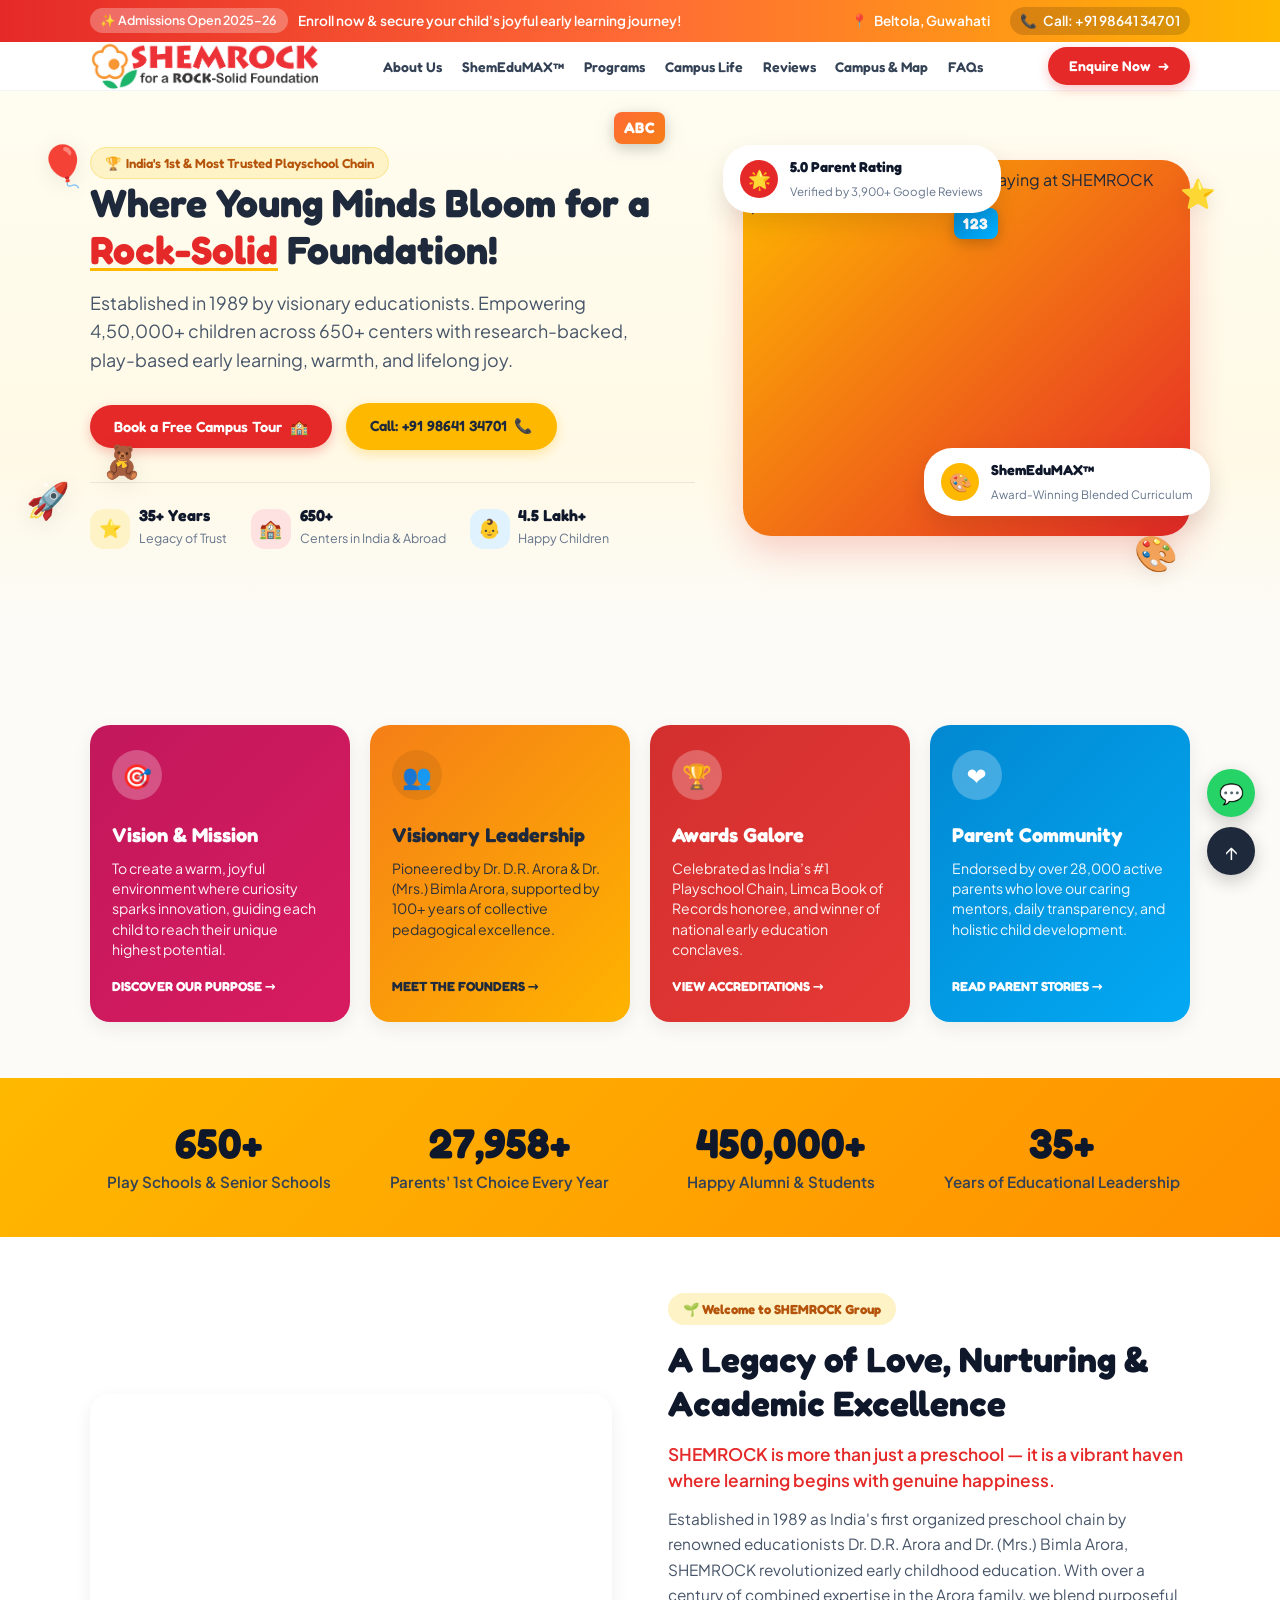
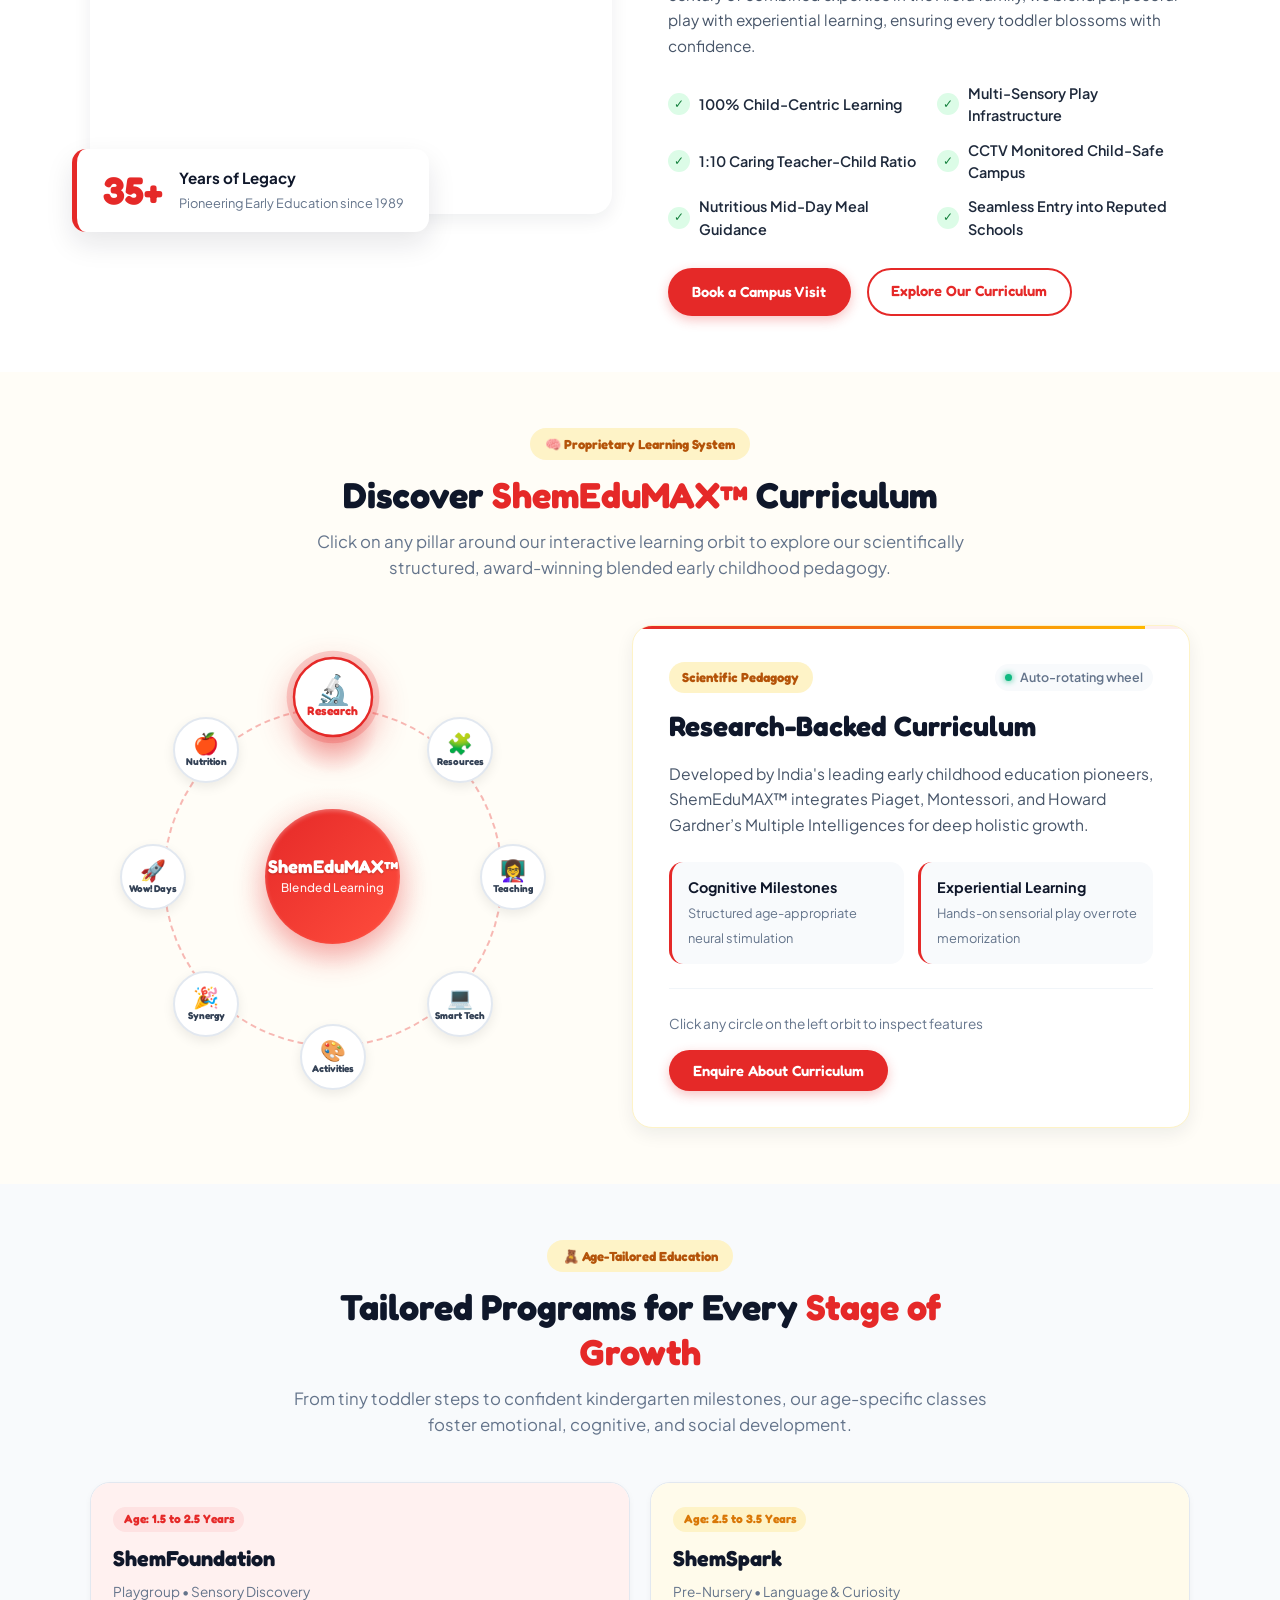
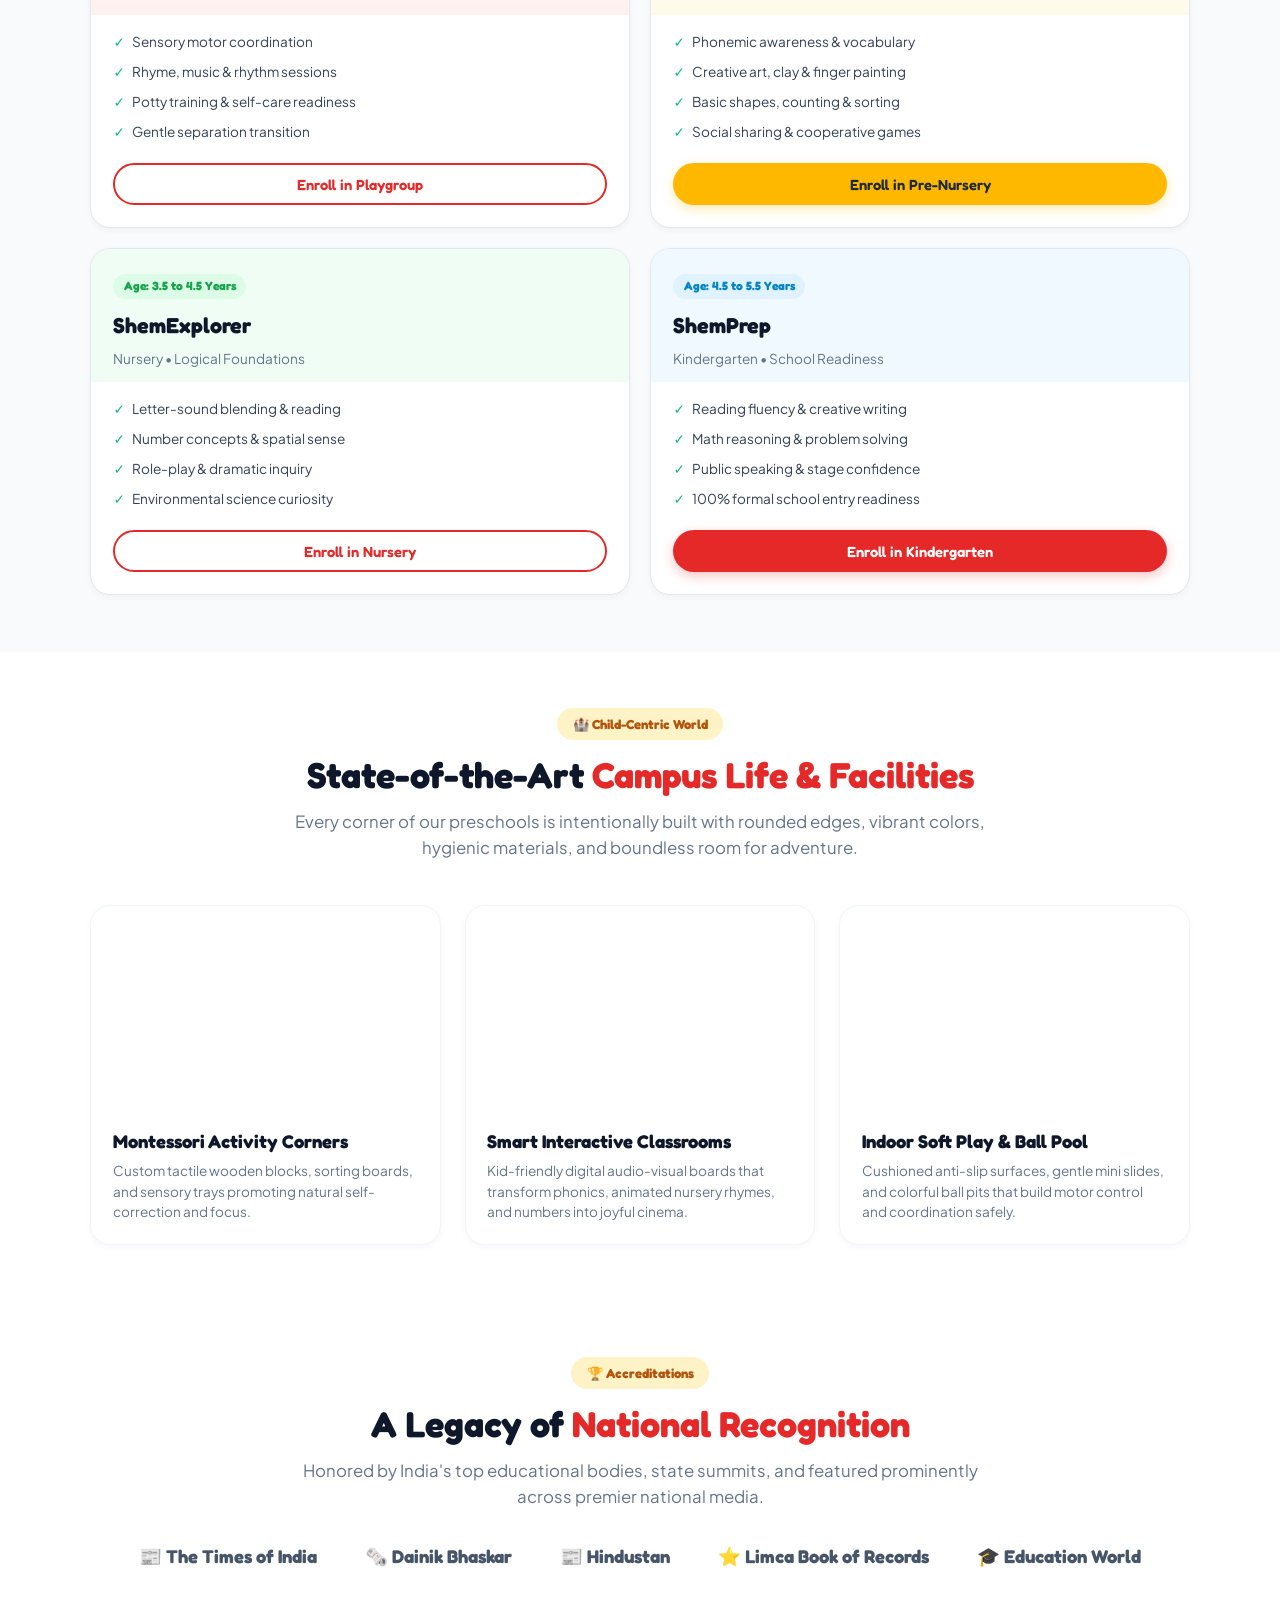
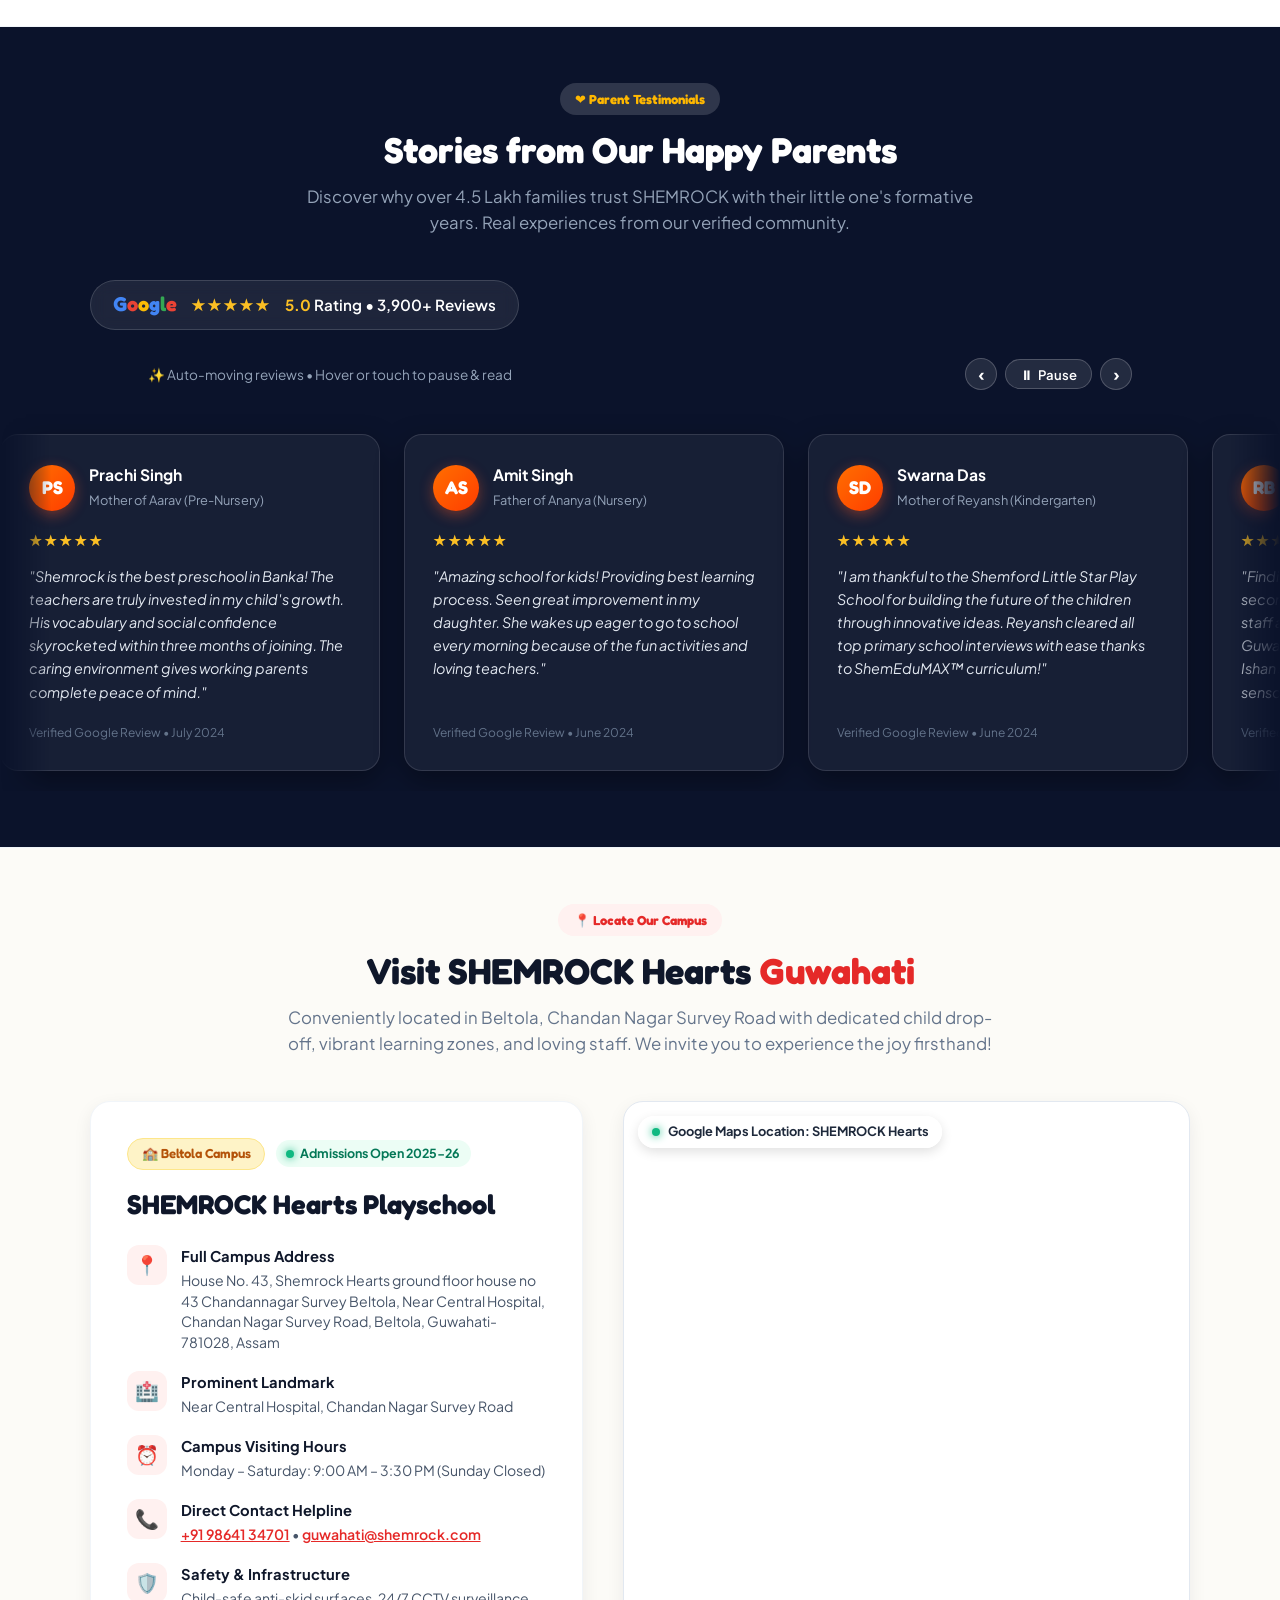
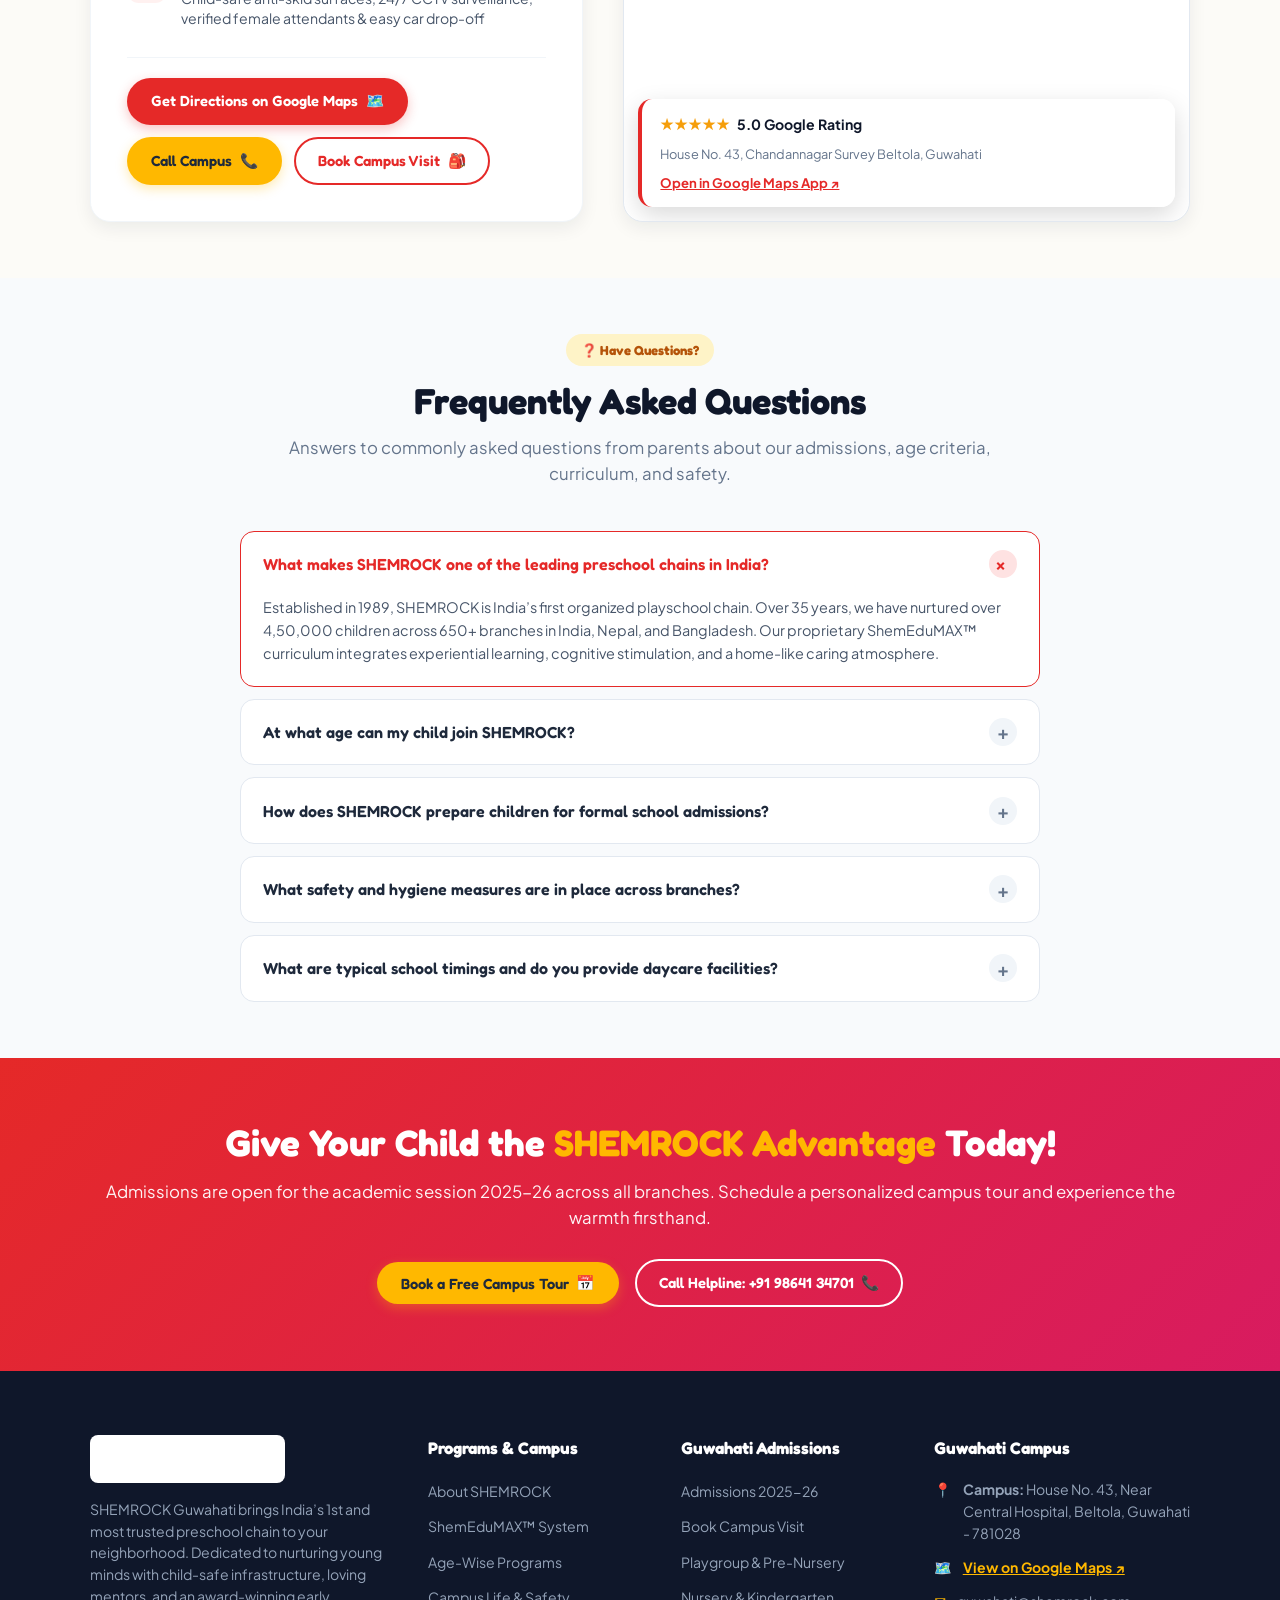
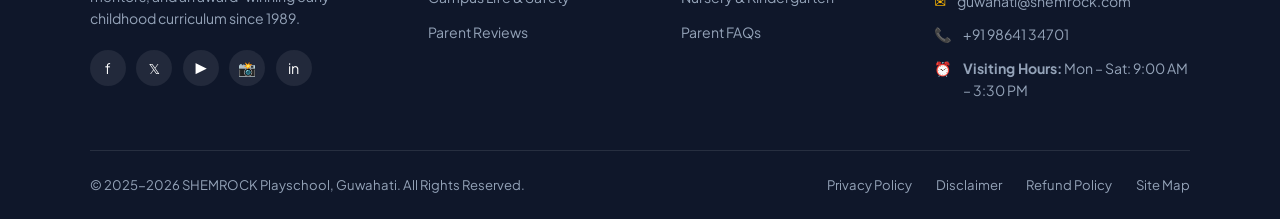
==== index.html @ 90c7c825 "update" ====
<!DOCTYPE html>
<html lang="en">

<head>
  <meta charset="UTF-8">
  <meta name="viewport" content="width=device-width, initial-scale=1.0">
  <title>SHEMROCK Playschool Guwahati - India's Most Trusted Early Childhood Education</title>
  <meta name="description"
    content="Welcome to SHEMROCK Playschool Guwahati. Nurturing young minds since 1989 with India's award-winning ShemEduMAX™ curriculum, loving mentors, and child-safe infrastructure. Admissions Open 2025-26.">
  <meta name="keywords"
    content="SHEMROCK Guwahati, playschool Guwahati, preschool Guwahati, kindergarten Guwahati, nursery admission Guwahati, best play school in Guwahati, ShemEduMAX">
  <meta name="theme-color" content="#E52928">

  <!-- Google Fonts: Fredoka & Plus Jakarta Sans -->
  <link rel="preconnect" href="https://fonts.googleapis.com">
  <link rel="preconnect" href="https://fonts.gstatic.com" crossorigin>
  <link
    href="https://fonts.googleapis.com/css2?family=Fredoka:wght@400;500;600;700&family=Plus+Jakarta+Sans:wght@400;500;600;700;800&display=swap"
    rel="stylesheet">

  <!-- Main Stylesheet -->
  <link rel="stylesheet" href="style.css">
</head>

<body>

  <!-- Top Announcement Bar -->
  <div class="top-bar">
    <div class="container top-bar-inner">
      <div class="top-bar-content">
        <span class="top-bar-badge">✨ Admissions Open 2025–26</span>
        <span class="top-bar-text top-bar-text-desktop">Enroll now & secure your child's joyful early learning journey!</span>
        <span class="top-bar-text top-bar-text-mobile">Enroll Now • Secure Child's Seat!</span>
      </div>
      <div class="top-bar-links">
        <a href="#location" class="top-bar-link" title="Click to view campus location and map">
          <span>📍</span> Beltola, Guwahati
        </a>
        <a href="tel:+919864134701" class="top-bar-link"
          style="background: rgba(0,0,0,0.15); padding: 0.2rem 0.65rem; border-radius: 99px;">
          <span>📞</span> Call: +91 98641 34701
        </a>
      </div>
    </div>
  </div>

  <!-- Main Header & Navigation -->
  <header class="site-header" id="header">
    <div class="container nav-container">
      <a href="#hero" class="nav-brand" aria-label="SHEMROCK Playschool">
        <img src="logo-3.png" alt="SHEMROCK for a ROCK-Solid Foundation" class="brand-logo-img">
      </a>

      <nav>
        <ul class="nav-menu" id="navMenu">
          <li class="nav-item"><a href="#about" class="nav-link">About Us</a></li>
          <li class="nav-item"><a href="#curriculum" class="nav-link">ShemEduMAX™</a></li>
          <li class="nav-item"><a href="#programs" class="nav-link">Programs</a></li>
          <li class="nav-item"><a href="#facilities" class="nav-link">Campus Life</a></li>
          <li class="nav-item"><a href="#reviews" class="nav-link">Reviews</a></li>
          <li class="nav-item"><a href="#location" class="nav-link">Campus & Map</a></li>
          <li class="nav-item"><a href="#faq" class="nav-link">FAQs</a></li>
        </ul>
      </nav>

      <div class="nav-actions">
        <button class="btn btn-primary btn-pulse" onclick="openAdmissionModal()">
          <span>Enquire Now</span>
          <span>➜</span>
        </button>
        <button class="mobile-toggle" id="mobileToggle" aria-label="Toggle navigation menu">
          <svg width="28" height="28" viewBox="0 0 24 24" fill="none" stroke="currentColor" stroke-width="2.5"
            stroke-linecap="round" stroke-linejoin="round">
            <line x1="3" y1="12" x2="21" y2="12"></line>
            <line x1="3" y1="6" x2="21" y2="6"></line>
            <line x1="3" y1="18" x2="21" y2="18"></line>
          </svg>
        </button>
      </div>
    </div>
  </header>

  <!-- Hero Section -->
  <section class="hero-section" id="hero">
    <div class="hero-shapes">
      <div class="floating-shape shape-1"></div>
      <div class="floating-shape shape-2"></div>
      <div class="floating-shape shape-3"></div>
      <!-- Cheerful Playschool Floating Stickers -->
      <div class="playschool-sticker sticker-balloon" aria-hidden="true">🎈</div>
      <div class="playschool-sticker sticker-star" aria-hidden="true">⭐</div>
      <div class="playschool-sticker sticker-rocket" aria-hidden="true">🚀</div>
      <div class="playschool-sticker sticker-palette" aria-hidden="true">🎨</div>
      <div class="playschool-sticker sticker-bear" aria-hidden="true">🧸</div>
      <div class="playschool-sticker sticker-abc" aria-hidden="true">ABC</div>
      <div class="playschool-sticker sticker-123" aria-hidden="true">123</div>
    </div>

    <div class="container hero-grid">
      <div class="hero-content">
        <div class="hero-badge-wrap">
          <span class="pill-badge pill-badge-yellow">
            <span>🏆</span> India's 1st & Most Trusted Playschool Chain
          </span>
        </div>
        <h1 class="hero-title">
          Where Young Minds Bloom for a <span class="curved-highlight">Rock-Solid</span> Foundation!
        </h1>
        <p class="hero-subtitle">
          Established in 1989 by visionary educationists. Empowering 4,50,000+ children across 650+ centers with
          research-backed, play-based early learning, warmth, and lifelong joy.
        </p>
        <div class="hero-actions">
          <button class="btn btn-primary" onclick="openAdmissionModal()">
            <span>Book a Free Campus Tour</span>
            <span>🏫</span>
          </button>
          <a href="tel:+919864134701" class="btn btn-yellow">
            <span>Call: +91 98641 34701</span>
            <span>📞</span>
          </a>
        </div>

        <div class="hero-trust-indicators">
          <div class="trust-item">
            <div class="trust-icon-box trust-icon-yellow">⭐</div>
            <div class="trust-info">
              <strong>35+ Years</strong>
              <span>Legacy of Trust</span>
            </div>
          </div>
          <div class="trust-item">
            <div class="trust-icon-box trust-icon-red">🏫</div>
            <div class="trust-info">
              <strong>650+</strong>
              <span>Centers in India & Abroad</span>
            </div>
          </div>
          <div class="trust-item">
            <div class="trust-icon-box trust-icon-blue">👶</div>
            <div class="trust-info">
              <strong>4.5 Lakh+</strong>
              <span>Happy Children</span>
            </div>
          </div>
        </div>
      </div>

      <div class="hero-visual">
        <div class="floating-pill floating-pill-1">
          <div class="floating-icon-circle">🌟</div>
          <div class="floating-text">
            <strong>5.0 Parent Rating</strong>
            <span>Verified by 3,900+ Google Reviews</span>
          </div>
        </div>

        <div class="hero-image-frame">
          <img src="https://images.unsplash.com/photo-1577896851231-70ef18881754?auto=format&fit=crop&w=800&q=80"
            alt="Happy children learning and playing at SHEMROCK preschool" class="hero-img" loading="eager">
        </div>

        <div class="floating-pill floating-pill-2">
          <div class="floating-icon-circle">🎨</div>
          <div class="floating-text">
            <strong>ShemEduMAX™</strong>
            <span>Award-Winning Blended Curriculum</span>
          </div>
        </div>
      </div>
    </div>
  </section>

  <!-- Wavy Section Separator -->
  <div class="wave-divider">
    <svg viewBox="0 0 1200 120" preserveAspectRatio="none">
      <path d="M0,0 C150,90 350,-40 500,60 C650,160 900,10 1200,40 L1200,120 L0,120 Z" fill="#FCFBF7"></path>
    </svg>
  </div>

  <!-- 4 Signature Brand Pillars (Preserving Shemrock's core 4 boxes with modern styling) -->
  <section class="pillars-section">
    <div class="container">
      <!-- Creative Mobile Navigation for Pillars -->
      <div class="pillars-creative-nav" id="pillarsCreativeNav">
        <div class="pillars-nav-hint">
          <span>✨ 4 Pillars of Excellence</span>
          <span class="pillars-counter" id="pillarsCounter">1 of 4</span>
        </div>
        <div class="pillar-quick-strip" id="pillarQuickStrip">
          <button class="pillar-pill-btn active" data-index="0" data-pillar="magenta">🎯 Vision</button>
          <button class="pillar-pill-btn" data-index="1" data-pillar="amber">👥 Leadership</button>
          <button class="pillar-pill-btn" data-index="2" data-pillar="crimson">🏆 Awards</button>
          <button class="pillar-pill-btn" data-index="3" data-pillar="blue">❤️ Community</button>
        </div>
      </div>

      <div class="pillars-grid" id="pillarsGrid">
        <!-- Pillar 1: Magenta / Pink -->
        <div class="pillar-card pillar-magenta"
          onclick="document.getElementById('about').scrollIntoView({behavior: 'smooth'})">
          <div>
            <div class="pillar-icon-box">🎯</div>
            <h3 class="pillar-title">Vision & Mission</h3>
            <p class="pillar-desc">
              To create a warm, joyful environment where curiosity sparks innovation, guiding each child to reach their
              unique highest potential.
            </p>
          </div>
          <span class="pillar-action">Discover Our Purpose →</span>
        </div>

        <!-- Pillar 2: Amber / Golden -->
        <div class="pillar-card pillar-amber"
          onclick="document.getElementById('about').scrollIntoView({behavior: 'smooth'})">
          <div>
            <div class="pillar-icon-box">👥</div>
            <h3 class="pillar-title">Visionary Leadership</h3>
            <p class="pillar-desc">
              Pioneered by Dr. D.R. Arora & Dr. (Mrs.) Bimla Arora, supported by 100+ years of collective pedagogical
              excellence.
            </p>
          </div>
          <span class="pillar-action">Meet The Founders →</span>
        </div>

        <!-- Pillar 3: Crimson Red -->
        <div class="pillar-card pillar-crimson"
          onclick="document.getElementById('awards').scrollIntoView({behavior: 'smooth'})">
          <div>
            <div class="pillar-icon-box">🏆</div>
            <h3 class="pillar-title">Awards Galore</h3>
            <p class="pillar-desc">
              Celebrated as India’s #1 Playschool Chain, Limca Book of Records honoree, and winner of national early
              education conclaves.
            </p>
          </div>
          <span class="pillar-action">View Accreditations →</span>
        </div>

        <!-- Pillar 4: Sky Blue -->
        <div class="pillar-card pillar-blue"
          onclick="document.getElementById('reviews').scrollIntoView({behavior: 'smooth'})">
          <div>
            <div class="pillar-icon-box">❤️</div>
            <h3 class="pillar-title">Parent Community</h3>
            <p class="pillar-desc">
              Endorsed by over 28,000 active parents who love our caring mentors, daily transparency, and holistic child
              development.
            </p>
          </div>
          <span class="pillar-action">Read Parent Stories →</span>
        </div>
      </div>
    </div>
  </section>

  <!-- Milestones / Counter Bar -->
  <section class="stats-banner">
    <div class="container">
      <div class="stats-grid">
        <div class="stat-item">
          <div class="stat-number" data-count="650" data-suffix="+">650+</div>
          <div class="stat-label">Play Schools & Senior Schools</div>
        </div>
        <div class="stat-item">
          <div class="stat-number" data-count="27958" data-suffix="+">27,958+</div>
          <div class="stat-label">Parents' 1st Choice Every Year</div>
        </div>
        <div class="stat-item">
          <div class="stat-number" data-count="450000" data-suffix="+">4,50,000+</div>
          <div class="stat-label">Happy Alumni & Students</div>
        </div>
        <div class="stat-item">
          <div class="stat-number" data-count="35" data-suffix="+">35+</div>
          <div class="stat-label">Years of Educational Leadership</div>
        </div>
      </div>
    </div>
  </section>

  <!-- Welcome / About Us Section -->
  <section class="section-padding about-section" id="about">
    <div class="container about-grid">
      <div class="about-visual">
        <img src="https://images.unsplash.com/photo-1503454537195-1dcabb73ffb9?auto=format&fit=crop&w=800&q=80"
          alt="Children engaged in playful classroom discovery at SHEMROCK" class="about-image-main" loading="lazy"
          decoding="async">
        <div class="about-experience-card">
          <div class="exp-years">35+</div>
          <div class="exp-text">
            <strong>Years of Legacy</strong>
            <span>Pioneering Early Education since 1989</span>
          </div>
        </div>
      </div>

      <div class="about-content">
        <span class="section-tag">🌱 Welcome to SHEMROCK Group</span>
        <h2 class="about-title">
          A Legacy of Love, Nurturing & <span class="highlight-red">Academic Excellence</span>
        </h2>
        <p class="about-lead">
          SHEMROCK is more than just a preschool — it is a vibrant haven where learning begins with genuine happiness.
        </p>
        <p class="about-body">
          Established in 1989 as India's first organized preschool chain by renowned educationists Dr. D.R. Arora and
          Dr. (Mrs.) Bimla Arora, SHEMROCK revolutionized early childhood education. With over a century of combined
          expertise in the Arora family, we blend purposeful play with experiential learning, ensuring every toddler
          blossoms with confidence.
        </p>

        <ul class="feature-checklist">
          <li class="check-item"><span class="check-icon">✓</span> 100% Child-Centric Learning</li>
          <li class="check-item"><span class="check-icon">✓</span> Multi-Sensory Play Infrastructure</li>
          <li class="check-item"><span class="check-icon">✓</span> 1:10 Caring Teacher-Child Ratio</li>
          <li class="check-item"><span class="check-icon">✓</span> CCTV Monitored Child-Safe Campus</li>
          <li class="check-item"><span class="check-icon">✓</span> Nutritious Mid-Day Meal Guidance</li>
          <li class="check-item"><span class="check-icon">✓</span> Seamless Entry into Reputed Schools</li>
        </ul>

        <div style="display: flex; gap: 1rem; flex-wrap: wrap;">
          <button class="btn btn-primary" onclick="openAdmissionModal()">Book a Campus Visit</button>
          <a href="#curriculum" class="btn btn-outline-primary">Explore Our Curriculum</a>
        </div>
      </div>
    </div>
  </section>

  <!-- Interactive ShemEduMAX™ Curriculum Explorer -->
  <section class="section-padding curriculum-section" id="curriculum">
    <div class="container">
      <div class="section-header">
        <span class="section-tag">🧠 Proprietary Learning System</span>
        <h2 class="section-title">
          Discover <span class="highlight-red">ShemEduMAX™</span> Curriculum
        </h2>
        <p class="section-desc">
          Click on any pillar around our interactive learning orbit to explore our scientifically structured,
          award-winning blended early childhood pedagogy.
        </p>
      </div>

      <div class="curriculum-container">
        <!-- Mobile/Tablet Horizontal Pills Strip (Fast, Compact, No Lag) -->
        <div class="curriculum-mobile-strip" id="currMobileStrip">
          <button class="curr-mobile-pill active" data-id="1">🔬 Research-Backed</button>
          <button class="curr-mobile-pill" data-id="2">🧩 Sensory Kits</button>
          <button class="curr-mobile-pill" data-id="3">👩‍🏫 Child-First Teaching</button>
          <button class="curr-mobile-pill" data-id="4">💻 Smart Tech</button>
          <button class="curr-mobile-pill" data-id="5">🎨 Creative Play</button>
          <button class="curr-mobile-pill" data-id="6">🎉 Cultural Synergy</button>
          <button class="curr-mobile-pill" data-id="7">🚀 Wow! Days</button>
          <button class="curr-mobile-pill" data-id="8">🍎 Nutrition & Care</button>
        </div>

        <!-- Interactive Wheel Component (Desktop & Tablet) -->
        <div class="wheel-wrapper">
          <div class="wheel-orbit" id="wheelOrbit">
            <!-- Animated Orbit Ring & Glow Tracker -->
            <div class="orbit-rotator-ring" aria-hidden="true"></div>
            <div class="orbit-pulse-halo" aria-hidden="true"></div>
            <!-- Top Spotlight Halo (Highlights the active node rotating to top) -->
            <div class="wheel-top-spotlight" aria-hidden="true"></div>

            <!-- Center Hub (Stationary) -->
            <div class="wheel-center" id="wheelCenterHub">
              <h3>ShemEduMAX™</h3>
              <span>Blended Learning</span>
            </div>

            <!-- Rotating Orbital Nodes Track (Options revolve physically around the center) -->
            <div class="wheel-nodes-track" id="wheelNodesTrack">
              <div class="wheel-node node-1 active" data-id="1" title="Research-Backed Curriculum">
                <span class="node-emoji">🔬</span>
                <span class="node-label">Research</span>
              </div>
              <div class="wheel-node node-2" data-id="2" title="Innovative Learning Resources">
                <span class="node-emoji">🧩</span>
                <span class="node-label">Resources</span>
              </div>
              <div class="wheel-node node-3" data-id="3" title="Engaging Teaching">
                <span class="node-emoji">👩‍🏫</span>
                <span class="node-label">Teaching</span>
              </div>
              <div class="wheel-node node-4" data-id="4" title="Tech-Powered Blended">
                <span class="node-emoji">💻</span>
                <span class="node-label">Smart Tech</span>
              </div>
              <div class="wheel-node node-5" data-id="5" title="Child Centered Activities">
                <span class="node-emoji">🎨</span>
                <span class="node-label">Activities</span>
              </div>
              <div class="wheel-node node-6" data-id="6" title="Celebrations & Synergy">
                <span class="node-emoji">🎉</span>
                <span class="node-label">Synergy</span>
              </div>
              <div class="wheel-node node-7" data-id="7" title="Wow! Wednesdays">
                <span class="node-emoji">🚀</span>
                <span class="node-label">Wow! Days</span>
              </div>
              <div class="wheel-node node-8" data-id="8" title="Nutritious Meals & Care">
                <span class="node-emoji">🍎</span>
                <span class="node-label">Nutrition</span>
              </div>
            </div>
          </div>
        </div>

        <!-- Dynamic Curriculum Card -->
        <div class="curriculum-detail-card" id="curriculumDetail">
          <!-- Subtle Auto-Rotation Progress Bar -->
          <div class="curr-card-progress">
            <div class="curr-card-progress-bar" id="currCardProgressBar"></div>
          </div>

          <div
            style="display: flex; align-items: center; justify-content: space-between; gap: 0.75rem; flex-wrap: wrap; margin-bottom: 0.75rem;">
            <span class="curriculum-badge" id="currBadge">Scientific Pedagogy</span>
            <div class="curr-rotation-indicator" id="currRotationIndicator">
              <span class="curr-rot-dot"></span>
              <span class="curr-rot-text" id="currRotText">Auto-rotating</span>
            </div>
          </div>

          <h3 class="curriculum-detail-title" id="currTitle">Research-Backed Curriculum</h3>
          <p class="curriculum-detail-desc" id="currDesc">
            Developed by India's leading early childhood education pioneers, ShemEduMAX™ integrates Piaget, Montessori,
            and Howard Gardner’s Multiple Intelligences for deep holistic growth.
          </p>

          <div class="curriculum-highlights">
            <div class="highlight-box">
              <strong id="currH1">Cognitive Milestones</strong>
              <span id="currH1Sub">Structured age-appropriate neural stimulation</span>
            </div>
            <div class="highlight-box">
              <strong id="currH2">Experiential Learning</strong>
              <span id="currH2Sub">Hands-on sensorial play over rote memorization</span>
            </div>
          </div>

          <div
            style="display: flex; align-items: center; justify-content: space-between; flex-wrap: wrap; gap: 1rem; border-top: 1px solid #F1F5F9; padding-top: 1.5rem;">
            <span style="font-size: 0.85rem; color: #64748B;">Click any circle on the left orbit to inspect
              features</span>
            <button class="btn btn-primary" onclick="openAdmissionModal()">Enquire About Curriculum</button>
          </div>
        </div>
      </div>
    </div>
  </section>

  <!-- Programs by Age Group -->
  <section class="section-padding programs-section" id="programs">
    <div class="container">
      <div class="section-header">
        <span class="section-tag">🧸 Age-Tailored Education</span>
        <h2 class="section-title">
          Tailored Programs for Every <span class="highlight-red">Stage of Growth</span>
        </h2>
        <p class="section-desc">
          From tiny toddler steps to confident kindergarten milestones, our age-specific classes foster emotional,
          cognitive, and social development.
        </p>
      </div>

      <!-- Mobile Swipe & Program Indicator Bar -->
      <div class="programs-mobile-nav" id="programsMobileNav">
        <div class="programs-nav-hint">
          <span>👈 Swipe to view all 4 programs 👉</span>
          <span class="programs-counter" id="programsCounter">1 of 4</span>
        </div>
        <div class="programs-nav-controls">
          <button class="programs-nav-arrow" id="programsPrevBtn" aria-label="Previous Program" title="Previous Program">‹</button>
          <div class="programs-dots" id="programsDots">
            <button class="prog-dot active" data-index="0" aria-label="Program 1: Playgroup"></button>
            <button class="prog-dot" data-index="1" aria-label="Program 2: Pre-Nursery"></button>
            <button class="prog-dot" data-index="2" aria-label="Program 3: Nursery"></button>
            <button class="prog-dot" data-index="3" aria-label="Program 4: Kindergarten"></button>
          </div>
          <button class="programs-nav-arrow" id="programsNextBtn" aria-label="Next Program" title="Next Program">›</button>
        </div>
      </div>

      <div class="programs-grid" id="programsGrid">
        <!-- Program 1 -->
        <div class="program-card">
          <div class="program-card-header" style="background: #FFF1F0;">
            <span class="program-age-tag" style="background: #FEE2E2; color: #E52928;">Age: 1.5 to 2.5 Years</span>
            <h3 class="program-title">ShemFoundation</h3>
            <p class="program-motto">Playgroup • Sensory Discovery</p>
          </div>
          <div class="program-card-body">
            <ul class="program-points">
              <li>Sensory motor coordination</li>
              <li>Rhyme, music & rhythm sessions</li>
              <li>Potty training & self-care readiness</li>
              <li>Gentle separation transition</li>
            </ul>
            <button class="btn btn-outline-primary" style="width: 100%;"
              onclick="openAdmissionModal('ShemFoundation (Playgroup)')">Enroll in Playgroup</button>
          </div>
        </div>

        <!-- Program 2 -->
        <div class="program-card">
          <div class="program-card-header" style="background: #FFFBEB;">
            <span class="program-age-tag" style="background: #FEF3C7; color: #D97706;">Age: 2.5 to 3.5 Years</span>
            <h3 class="program-title">ShemSpark</h3>
            <p class="program-motto">Pre-Nursery • Language & Curiosity</p>
          </div>
          <div class="program-card-body">
            <ul class="program-points">
              <li>Phonemic awareness & vocabulary</li>
              <li>Creative art, clay & finger painting</li>
              <li>Basic shapes, counting & sorting</li>
              <li>Social sharing & cooperative games</li>
            </ul>
            <button class="btn btn-yellow" style="width: 100%;"
              onclick="openAdmissionModal('ShemSpark (Pre-Nursery)')">Enroll in Pre-Nursery</button>
          </div>
        </div>

        <!-- Program 3 -->
        <div class="program-card">
          <div class="program-card-header" style="background: #F0FDF4;">
            <span class="program-age-tag" style="background: #DCFCE7; color: #16A34A;">Age: 3.5 to 4.5 Years</span>
            <h3 class="program-title">ShemExplorer</h3>
            <p class="program-motto">Nursery • Logical Foundations</p>
          </div>
          <div class="program-card-body">
            <ul class="program-points">
              <li>Letter-sound blending & reading</li>
              <li>Number concepts & spatial sense</li>
              <li>Role-play & dramatic inquiry</li>
              <li>Environmental science curiosity</li>
            </ul>
            <button class="btn btn-outline-primary" style="width: 100%;"
              onclick="openAdmissionModal('ShemExplorer (Nursery)')">Enroll in Nursery</button>
          </div>
        </div>

        <!-- Program 4 -->
        <div class="program-card">
          <div class="program-card-header" style="background: #F0F9FF;">
            <span class="program-age-tag" style="background: #E0F2FE; color: #0284C7;">Age: 4.5 to 5.5 Years</span>
            <h3 class="program-title">ShemPrep</h3>
            <p class="program-motto">Kindergarten • School Readiness</p>
          </div>
          <div class="program-card-body">
            <ul class="program-points">
              <li>Reading fluency & creative writing</li>
              <li>Math reasoning & problem solving</li>
              <li>Public speaking & stage confidence</li>
              <li>100% formal school entry readiness</li>
            </ul>
            <button class="btn btn-primary" style="width: 100%;"
              onclick="openAdmissionModal('ShemPrep (Kindergarten)')">Enroll in Kindergarten</button>
          </div>
        </div>
      </div>
    </div>
  </section>



  <!-- Campus Facilities & Infrastructure -->
  <section class="section-padding facilities-section" id="facilities">
    <div class="container">
      <div class="section-header">
        <span class="section-tag">🏰 Child-Centric World</span>
        <h2 class="section-title">
          State-of-the-Art <span class="highlight-red">Campus Life & Facilities</span>
        </h2>
        <p class="section-desc">
          Every corner of our preschools is intentionally built with rounded edges, vibrant colors, hygienic materials,
          and boundless room for adventure.
        </p>
      </div>

      <!-- Mobile Navigation for Campus Facilities -->
      <div class="facilities-mobile-nav" id="facilitiesMobileNav">
        <div class="facilities-nav-hint">
          <span>👈 Swipe to view all 3 facilities 👉</span>
          <span class="facilities-counter" id="facilitiesCounter">1 of 3</span>
        </div>
        <div class="facilities-nav-controls">
          <button class="facilities-nav-arrow" id="facilitiesPrevBtn" aria-label="Previous Facility" title="Previous Facility">‹</button>
          <div class="facilities-dots" id="facilitiesDots">
            <button class="fac-dot active" data-index="0" aria-label="Montessori Activity Corners"></button>
            <button class="fac-dot" data-index="1" aria-label="Smart Interactive Classrooms"></button>
            <button class="fac-dot" data-index="2" aria-label="Indoor Soft Play & Ball Pool"></button>
          </div>
          <button class="facilities-nav-arrow" id="facilitiesNextBtn" aria-label="Next Facility" title="Next Facility">›</button>
        </div>
      </div>

      <div class="facilities-grid" id="facilitiesGrid">
        <div class="facility-card">
          <div class="facility-img-wrap">
            <img src="https://images.unsplash.com/photo-1566378246598-5b11a0d486cc?auto=format&fit=crop&w=600&q=80"
              alt="Montessori Activity Corners" class="facility-img" loading="lazy" decoding="async">
          </div>
          <div class="facility-body">
            <h3 class="facility-title">Montessori Activity Corners</h3>
            <p class="facility-desc">
              Custom tactile wooden blocks, sorting boards, and sensory trays promoting natural self-correction and
              focus.
            </p>
          </div>
        </div>

        <div class="facility-card">
          <div class="facility-img-wrap">
            <img src="https://images.unsplash.com/photo-1544717305-2782549b5136?auto=format&fit=crop&w=600&q=80"
              alt="Interactive Smart Classrooms" class="facility-img" loading="lazy" decoding="async">
          </div>
          <div class="facility-body">
            <h3 class="facility-title">Smart Interactive Classrooms</h3>
            <p class="facility-desc">
              Kid-friendly digital audio-visual boards that transform phonics, animated nursery rhymes, and numbers into
              joyful cinema.
            </p>
          </div>
        </div>

        <div class="facility-card">
          <div class="facility-img-wrap">
            <img src="https://images.unsplash.com/photo-1566378246598-5b11a0d486cc?auto=format&fit=crop&w=600&q=80"
              alt="Soft Play Arena & Ball Pool" class="facility-img" loading="lazy" decoding="async">
          </div>
          <div class="facility-body">
            <h3 class="facility-title">Indoor Soft Play & Ball Pool</h3>
            <p class="facility-desc">
              Cushioned anti-slip surfaces, gentle mini slides, and colorful ball pits that build motor control and
              coordination safely.
            </p>
          </div>
        </div>
      </div>
    </div>
  </section>

  <!-- Awards & Media Recognition Strip -->
  <section class="section-padding awards-section" id="awards">
    <div class="container text-center">
      <div class="section-header" style="margin-bottom: 2rem;">
        <span class="section-tag">🏆 Accreditations</span>
        <h2 class="section-title">A Legacy of <span class="highlight-red">National Recognition</span></h2>
        <p class="section-desc">
          Honored by India's top educational bodies, state summits, and featured prominently across premier national
          media.
        </p>
      </div>

      <div class="media-logo-strip">
        <div class="media-badge">📰 The Times of India</div>
        <div class="media-badge">🗞️ Dainik Bhaskar</div>
        <div class="media-badge">📰 Hindustan</div>
        <div class="media-badge">⭐ Limca Book of Records</div>
        <div class="media-badge">🎓 Education World</div>
      </div>
    </div>
  </section>



  <!-- Google Reviews & Parent Testimonials (Interactive Moving Marquee) -->
  <section class="section-padding reviews-section" id="reviews">
    <div class="container text-center">
      <div class="section-header">
        <span class="section-tag" style="background: rgba(255,255,255,0.15); color: #FFB800;">❤️ Parent
          Testimonials</span>
        <h2 class="section-title">Stories from Our Happy Parents</h2>
        <p class="section-desc">
          Discover why over 4.5 Lakh families trust SHEMROCK with their little one's formative years. Real experiences
          from our verified community.
        </p>
      </div>

      <div class="google-badge-bar">
        <div class="google-wordmark">
          <span style="color: #4285F4;">G</span><span style="color: #EA4335;">o</span><span
            style="color: #FBBC05;">o</span><span style="color: #4285F4;">g</span><span
            style="color: #34A853;">l</span><span style="color: #EA4335;">e</span>
        </div>
        <div class="google-stars">★★★★★</div>
        <span class="google-rating-text"><strong style="color: #FBBF24;">5.0</strong> Rating • 3,900+ Reviews</span>
      </div>

      <!-- Marquee Controls -->
      <div class="reviews-controls-bar">
        <span class="reviews-hint">✨ Auto-moving reviews • Hover or touch to pause & read</span>
        <div class="reviews-btn-group">
          <button class="reviews-nav-btn" id="reviewsPrevBtn" aria-label="Scroll reviews left"
            title="Scroll left">‹</button>
          <button class="reviews-pause-btn" id="reviewsToggleBtn" aria-label="Pause or play moving reviews">
            <span id="reviewsToggleIcon">⏸</span> <span id="reviewsToggleText">Pause</span>
          </button>
          <button class="reviews-nav-btn" id="reviewsNextBtn" aria-label="Scroll reviews right"
            title="Scroll right">›</button>
        </div>
      </div>
    </div>

    <!-- Continuous Moving Marquee Track -->
    <div class="reviews-marquee-wrapper" id="reviewsMarqueeWrapper">
      <div class="reviews-marquee-track" id="reviewsTrack">
        <!-- Card 1 -->
        <div class="review-card">
          <div>
            <div class="review-header">
              <div class="review-avatar">PS</div>
              <div class="review-author" style="text-align: left;">
                <strong>Prachi Singh</strong>
                <span>Mother of Aarav (Pre-Nursery)</span>
              </div>
            </div>
            <div class="review-stars">★★★★★</div>
            <p class="review-text">
              "Shemrock is the best preschool in Banka! The teachers are truly invested in my child's growth. His
              vocabulary and social confidence skyrocketed within three months of joining. The caring environment gives
              working parents complete peace of mind."
            </p>
          </div>
          <span class="review-date">Verified Google Review • July 2024</span>
        </div>

        <!-- Card 2 -->
        <div class="review-card">
          <div>
            <div class="review-header">
              <div class="review-avatar">AS</div>
              <div class="review-author" style="text-align: left;">
                <strong>Amit Singh</strong>
                <span>Father of Ananya (Nursery)</span>
              </div>
            </div>
            <div class="review-stars">★★★★★</div>
            <p class="review-text">
              "Amazing school for kids! Providing best learning process. Seen great improvement in my daughter. She
              wakes up eager to go to school every morning because of the fun activities and loving teachers."
            </p>
          </div>
          <span class="review-date">Verified Google Review • June 2024</span>
        </div>

        <!-- Card 3 -->
        <div class="review-card">
          <div>
            <div class="review-header">
              <div class="review-avatar">SD</div>
              <div class="review-author" style="text-align: left;">
                <strong>Swarna Das</strong>
                <span>Mother of Reyansh (Kindergarten)</span>
              </div>
            </div>
            <div class="review-stars">★★★★★</div>
            <p class="review-text">
              "I am thankful to the Shemford Little Star Play School for building the future of the children through
              innovative ideas. Reyansh cleared all top primary school interviews with ease thanks to ShemEduMAX™
              curriculum!"
            </p>
          </div>
          <span class="review-date">Verified Google Review • June 2024</span>
        </div>

        <!-- Card 4 (Guwahati Beltola Feedback) -->
        <div class="review-card">
          <div>
            <div class="review-header">
              <div class="review-avatar">RB</div>
              <div class="review-author" style="text-align: left;">
                <strong>Rupali Barman</strong>
                <span>Mother of Ishan (Playgroup)</span>
              </div>
            </div>
            <div class="review-stars">★★★★★</div>
            <p class="review-text">
              "Finding a preschool near Beltola that feels like a second home was our top priority. The female staff and
              teachers at SHEMROCK Hearts Guwahati are extraordinarily gentle and caring. Ishan stopped crying on day 3
              and now loves the sensory ball pool!"
            </p>
          </div>
          <span class="review-date">Verified Google Review • August 2024</span>
        </div>

        <!-- Card 5 -->
        <div class="review-card">
          <div>
            <div class="review-header">
              <div class="review-avatar">DK</div>
              <div class="review-author" style="text-align: left;">
                <strong>Debojit Kalita</strong>
                <span>Father of Mayur (Nursery)</span>
              </div>
            </div>
            <div class="review-stars">★★★★★</div>
            <p class="review-text">
              "The ShemEduMAX™ blended curriculum really works wonders. Mayur's phonetic pronunciation and curiosity for
              nature have grown tremendously. Plus, CCTV access and strict hygiene give us complete reassurance."
            </p>
          </div>
          <span class="review-date">Verified Google Review • September 2024</span>
        </div>

        <!-- Card 6 -->
        <div class="review-card">
          <div>
            <div class="review-header">
              <div class="review-avatar">PG</div>
              <div class="review-author" style="text-align: left;">
                <strong>Priyanka Goswami</strong>
                <span>Mother of Anika (Pre-Nursery)</span>
              </div>
            </div>
            <div class="review-stars">★★★★★</div>
            <p class="review-text">
              "Wonderful playschool in Chandannagar Survey Beltola! The campus is vibrant, safe, and beautifully
              maintained. The Wow! Wednesdays are my daughter's absolute favorite. Truly the best foundation in
              Guwahati."
            </p>
          </div>
          <span class="review-date">Verified Google Review • October 2024</span>
        </div>

        <!-- Card 7 -->
        <div class="review-card">
          <div>
            <div class="review-header">
              <div class="review-avatar">NB</div>
              <div class="review-author" style="text-align: left;">
                <strong>Nilotpal Bora</strong>
                <span>Father of Avyukta (Kindergarten)</span>
              </div>
            </div>
            <div class="review-stars">★★★★★</div>
            <p class="review-text">
              "Avyukta cleared his admission interview for formal school with zero stress! The school readiness and
              stage exposure at SHEMROCK Hearts built his public speaking and conversational English so naturally.
              Grateful to the teachers!"
            </p>
          </div>
          <span class="review-date">Verified Google Review • November 2024</span>
        </div>

        <!-- Card 8 -->
        <div class="review-card">
          <div>
            <div class="review-header">
              <div class="review-avatar">SM</div>
              <div class="review-author" style="text-align: left;">
                <strong>Sunita Medhi</strong>
                <span>Mother of Prisha (Playgroup)</span>
              </div>
            </div>
            <div class="review-stars">★★★★★</div>
            <p class="review-text">
              "As working parents, SHEMROCK's day-to-day communication and compassionate mentors have been a blessing.
              The teachers send joyful updates and focus on good eating habits and motor skills. Highly recommend to all
              Beltola parents."
            </p>
          </div>
          <span class="review-date">Verified Google Review • December 2024</span>
        </div>

        <!-- Card 9 -->
        <div class="review-card">
          <div>
            <div class="review-header">
              <div class="review-avatar">TC</div>
              <div class="review-author" style="text-align: left;">
                <strong>Tanushree Choudhury</strong>
                <span>Mother of Vivaan (Nursery)</span>
              </div>
            </div>
            <div class="review-stars">★★★★★</div>
            <p class="review-text">
              "The teacher-to-child ratio here is truly 1:10. Every child receives individual attention. Vivaan loves
              the storytelling corners and tactile puzzle kits. His vocabulary surprised all our relatives during
              holidays!"
            </p>
          </div>
          <span class="review-date">Verified Google Review • January 2025</span>
        </div>

        <!-- DUPLICATE SET FOR INFINITE SEAMLESS MARQUEE LOOP -->
        <!-- Card 1 Dupl -->
        <div class="review-card" aria-hidden="true">
          <div>
            <div class="review-header">
              <div class="review-avatar">PS</div>
              <div class="review-author" style="text-align: left;">
                <strong>Prachi Singh</strong>
                <span>Mother of Aarav (Pre-Nursery)</span>
              </div>
            </div>
            <div class="review-stars">★★★★★</div>
            <p class="review-text">
              "Shemrock is the best preschool in Banka! The teachers are truly invested in my child's growth. His
              vocabulary and social confidence skyrocketed within three months of joining. The caring environment gives
              working parents complete peace of mind."
            </p>
          </div>
          <span class="review-date">Verified Google Review • July 2024</span>
        </div>

        <!-- Card 2 Dupl -->
        <div class="review-card" aria-hidden="true">
          <div>
            <div class="review-header">
              <div class="review-avatar">AS</div>
              <div class="review-author" style="text-align: left;">
                <strong>Amit Singh</strong>
                <span>Father of Ananya (Nursery)</span>
              </div>
            </div>
            <div class="review-stars">★★★★★</div>
            <p class="review-text">
              "Amazing school for kids! Providing best learning process. Seen great improvement in my daughter. She
              wakes up eager to go to school every morning because of the fun activities and loving teachers."
            </p>
          </div>
          <span class="review-date">Verified Google Review • June 2024</span>
        </div>

        <!-- Card 3 Dupl -->
        <div class="review-card" aria-hidden="true">
          <div>
            <div class="review-header">
              <div class="review-avatar">SD</div>
              <div class="review-author" style="text-align: left;">
                <strong>Swarna Das</strong>
                <span>Mother of Reyansh (Kindergarten)</span>
              </div>
            </div>
            <div class="review-stars">★★★★★</div>
            <p class="review-text">
              "I am thankful to the Shemford Little Star Play School for building the future of the children through
              innovative ideas. Reyansh cleared all top primary school interviews with ease thanks to ShemEduMAX™
              curriculum!"
            </p>
          </div>
          <span class="review-date">Verified Google Review • June 2024</span>
        </div>

        <!-- Card 4 Dupl -->
        <div class="review-card" aria-hidden="true">
          <div>
            <div class="review-header">
              <div class="review-avatar">RB</div>
              <div class="review-author" style="text-align: left;">
                <strong>Rupali Barman</strong>
                <span>Mother of Ishan (Playgroup)</span>
              </div>
            </div>
            <div class="review-stars">★★★★★</div>
            <p class="review-text">
              "Finding a preschool near Beltola that feels like a second home was our top priority. The female staff and
              teachers at SHEMROCK Hearts Guwahati are extraordinarily gentle and caring. Ishan stopped crying on day 3
              and now loves the sensory ball pool!"
            </p>
          </div>
          <span class="review-date">Verified Google Review • August 2024</span>
        </div>

        <!-- Card 5 Dupl -->
        <div class="review-card" aria-hidden="true">
          <div>
            <div class="review-header">
              <div class="review-avatar">DK</div>
              <div class="review-author" style="text-align: left;">
                <strong>Debojit Kalita</strong>
                <span>Father of Mayur (Nursery)</span>
              </div>
            </div>
            <div class="review-stars">★★★★★</div>
            <p class="review-text">
              "The ShemEduMAX™ blended curriculum really works wonders. Mayur's phonetic pronunciation and curiosity for
              nature have grown tremendously. Plus, CCTV access and strict hygiene give us complete reassurance."
            </p>
          </div>
          <span class="review-date">Verified Google Review • September 2024</span>
        </div>

        <!-- Card 6 Dupl -->
        <div class="review-card" aria-hidden="true">
          <div>
            <div class="review-header">
              <div class="review-avatar">PG</div>
              <div class="review-author" style="text-align: left;">
                <strong>Priyanka Goswami</strong>
                <span>Mother of Anika (Pre-Nursery)</span>
              </div>
            </div>
            <div class="review-stars">★★★★★</div>
            <p class="review-text">
              "Wonderful playschool in Chandannagar Survey Beltola! The campus is vibrant, safe, and beautifully
              maintained. The Wow! Wednesdays are my daughter's absolute favorite. Truly the best foundation in
              Guwahati."
            </p>
          </div>
          <span class="review-date">Verified Google Review • October 2024</span>
        </div>

        <!-- Card 7 Dupl -->
        <div class="review-card" aria-hidden="true">
          <div>
            <div class="review-header">
              <div class="review-avatar">NB</div>
              <div class="review-author" style="text-align: left;">
                <strong>Nilotpal Bora</strong>
                <span>Father of Avyukta (Kindergarten)</span>
              </div>
            </div>
            <div class="review-stars">★★★★★</div>
            <p class="review-text">
              "Avyukta cleared his admission interview for formal school with zero stress! The school readiness and
              stage exposure at SHEMROCK Hearts built his public speaking and conversational English so naturally.
              Grateful to the teachers!"
            </p>
          </div>
          <span class="review-date">Verified Google Review • November 2024</span>
        </div>

        <!-- Card 8 Dupl -->
        <div class="review-card" aria-hidden="true">
          <div>
            <div class="review-header">
              <div class="review-avatar">SM</div>
              <div class="review-author" style="text-align: left;">
                <strong>Sunita Medhi</strong>
                <span>Mother of Prisha (Playgroup)</span>
              </div>
            </div>
            <div class="review-stars">★★★★★</div>
            <p class="review-text">
              "As working parents, SHEMROCK's day-to-day communication and compassionate mentors have been a blessing.
              The teachers send joyful updates and focus on good eating habits and motor skills. Highly recommend to all
              Beltola parents."
            </p>
          </div>
          <span class="review-date">Verified Google Review • December 2024</span>
        </div>

        <!-- Card 9 Dupl -->
        <div class="review-card" aria-hidden="true">
          <div>
            <div class="review-header">
              <div class="review-avatar">TC</div>
              <div class="review-author" style="text-align: left;">
                <strong>Tanushree Choudhury</strong>
                <span>Mother of Vivaan (Nursery)</span>
              </div>
            </div>
            <div class="review-stars">★★★★★</div>
            <p class="review-text">
              "The teacher-to-child ratio here is truly 1:10. Every child receives individual attention. Vivaan loves
              the storytelling corners and tactile puzzle kits. His vocabulary surprised all our relatives during
              holidays!"
            </p>
          </div>
          <span class="review-date">Verified Google Review • January 2025</span>
        </div>
      </div>
    </div>
  </section>

  <!-- Campus Location & Interactive Google Map -->
  <section class="section-padding location-section" id="location">
    <div class="container">
      <div class="section-header">
        <span class="section-tag" style="background: #FFF1F0; color: #E52928;">📍 Locate Our Campus</span>
        <h2 class="section-title">
          Visit SHEMROCK Hearts <span class="highlight-red">Guwahati</span>
        </h2>
        <p class="section-desc">
          Conveniently located in Beltola, Chandan Nagar Survey Road with dedicated child drop-off, vibrant learning
          zones, and loving staff. We invite you to experience the joy firsthand!
        </p>
      </div>

      <div class="location-grid">
        <!-- Campus Info Card -->
        <div class="location-info-card">
          <div class="location-badge-wrap">
            <span class="pill-badge pill-badge-yellow">🏫 Beltola Campus</span>
            <span class="live-status-pill"><span class="pulse-green-dot"></span> Admissions Open 2025-26</span>
          </div>

          <h3 class="location-card-title">SHEMROCK Hearts Playschool</h3>

          <div class="location-detail-list">
            <div class="loc-item">
              <div class="loc-icon-box">📍</div>
              <div class="loc-text">
                <strong>Full Campus Address</strong>
                <span>House No. 43, Shemrock Hearts ground floor house no 43 Chandannagar Survey Beltola, Near Central
                  Hospital, Chandan Nagar Survey Road, Beltola, Guwahati-781028, Assam</span>
              </div>
            </div>

            <div class="loc-item">
              <div class="loc-icon-box">🏥</div>
              <div class="loc-text">
                <strong>Prominent Landmark</strong>
                <span>Near Central Hospital, Chandan Nagar Survey Road</span>
              </div>
            </div>

            <div class="loc-item">
              <div class="loc-icon-box">⏰</div>
              <div class="loc-text">
                <strong>Campus Visiting Hours</strong>
                <span>Monday – Saturday: 9:00 AM – 3:30 PM (Sunday Closed)</span>
              </div>
            </div>

            <div class="loc-item">
              <div class="loc-icon-box">📞</div>
              <div class="loc-text">
                <strong>Direct Contact Helpline</strong>
                <span>
                  <a href="tel:+919864134701" class="loc-link">+91 98641 34701</a> &bull;
                  <a href="mailto:guwahati@shemrock.com" class="loc-link">guwahati@shemrock.com</a>
                </span>
              </div>
            </div>

            <div class="loc-item">
              <div class="loc-icon-box">🛡️</div>
              <div class="loc-text">
                <strong>Safety & Infrastructure</strong>
                <span>Child-safe anti-skid surfaces, 24/7 CCTV surveillance, verified female attendants & easy car
                  drop-off</span>
              </div>
            </div>
          </div>

          <div class="location-actions">
            <a href="https://maps.google.com/?cid=10112229116156857562&g_mp=CiVnb29nbGUubWFwcy5wbGFjZXMudjEuUGxhY2VzLkdldFBsYWNlEAMYASAF&hl=en-US&source=embed"
              target="_blank" rel="noopener noreferrer" class="btn btn-primary">
              <span>Get Directions on Google Maps</span>
              <span>🗺️</span>
            </a>
            <a href="tel:+919864134701" class="btn btn-yellow">
              <span>Call Campus</span>
              <span>📞</span>
            </a>
            <button class="btn btn-outline-primary" onclick="openAdmissionModal('Guwahati Beltola Campus')">
              <span>Book Campus Visit</span>
              <span>🎒</span>
            </button>
          </div>
        </div>

        <!-- Embedded Google Maps Frame -->
        <div class="location-map-wrap">
          <div class="map-header-pill">
            <span class="pulse-green-dot"></span>
            <span>Google Maps Location: SHEMROCK Hearts</span>
          </div>

          <iframe src="https://maps.google.com/maps?cid=10112229116156857562&output=embed" class="google-map-iframe"
            allowfullscreen="" loading="lazy" referrerpolicy="no-referrer-when-downgrade"
            title="SHEMROCK Hearts Beltola Guwahati Google Maps Location">
          </iframe>

          <div class="map-floating-card">
            <div class="map-fc-rating">
              <span style="color: #F59E0B; font-size: 1rem;">★★★★★</span>
              <strong>5.0 Google Rating</strong>
            </div>
            <p>House No. 43, Chandannagar Survey Beltola, Guwahati</p>
            <a href="https://maps.google.com/?cid=10112229116156857562&g_mp=CiVnb29nbGUubWFwcy5wbGFjZXMudjEuUGxhY2VzLkdldFBsYWNlEAMYASAF&hl=en-US&source=embed"
              target="_blank" rel="noopener noreferrer" class="map-fc-link">
              Open in Google Maps App ↗
            </a>
          </div>
        </div>
      </div>
    </div>
  </section>

  <!-- FAQ Accordion -->
  <section class="section-padding faq-section" id="faq">
    <div class="container">
      <div class="section-header">
        <span class="section-tag">❓ Have Questions?</span>
        <h2 class="section-title">Frequently Asked Questions</h2>
        <p class="section-desc">
          Answers to commonly asked questions from parents about our admissions, age criteria, curriculum, and safety.
        </p>
      </div>

      <div class="faq-accordion">
        <div class="faq-item">
          <button class="faq-trigger">
            <h4>What makes SHEMROCK one of the leading preschool chains in India?</h4>
            <span class="faq-icon">+</span>
          </button>
          <div class="faq-content">
            <div class="faq-content-inner">
              Established in 1989, SHEMROCK is India’s first organized playschool chain. Over 35 years, we have nurtured
              over 4,50,000 children across 650+ branches in India, Nepal, and Bangladesh. Our proprietary ShemEduMAX™
              curriculum integrates experiential learning, cognitive stimulation, and a home-like caring atmosphere.
            </div>
          </div>
        </div>

        <div class="faq-item">
          <button class="faq-trigger">
            <h4>At what age can my child join SHEMROCK?</h4>
            <span class="faq-icon">+</span>
          </button>
          <div class="faq-content">
            <div class="faq-content-inner">
              Children can enroll starting from 1.5 years of age in our ShemFoundation (Playgroup) program. We offer 4
              structured stages: Playgroup (1.5 - 2.5 yrs), Pre-Nursery (2.5 - 3.5 yrs), Nursery (3.5 - 4.5 yrs), and
              Kindergarten/Prep (4.5 - 5.5 yrs).
            </div>
          </div>
        </div>

        <div class="faq-item">
          <button class="faq-trigger">
            <h4>How does SHEMROCK prepare children for formal school admissions?</h4>
            <span class="faq-icon">+</span>
          </button>
          <div class="faq-content">
            <div class="faq-content-inner">
              Our ShemPrep curriculum focuses on phonetic decoding, logical numerical reasoning, interactive
              conversational English, and social-emotional confidence. Our alumni consistently secure admissions in
              India’s leading formal day and boarding schools with flying colors.
            </div>
          </div>
        </div>

        <div class="faq-item">
          <button class="faq-trigger">
            <h4>What safety and hygiene measures are in place across branches?</h4>
            <span class="faq-icon">+</span>
          </button>
          <div class="faq-content">
            <div class="faq-content-inner">
              All SHEMROCK branches adhere to strict child-safety guidelines: 24/7 CCTV surveillance, child-safe rounded
              furniture, anti-skid flooring, medical-grade daily sanitization, verified female support staff, and secure
              gated entry.
            </div>
          </div>
        </div>

        <div class="faq-item">
          <button class="faq-trigger">
            <h4>What are typical school timings and do you provide daycare facilities?</h4>
            <span class="faq-icon">+</span>
          </button>
          <div class="faq-content">
            <div class="faq-content-inner">
              Core playschool hours generally run from 9:00 AM to 12:30 PM (varying slightly by branch). Many flagship
              centers also provide extended day care and after-school activity clubs till 6:00 PM for working parents.
            </div>
          </div>
        </div>
      </div>
    </div>
  </section>

  <!-- High-Conversion Bottom CTA Banner -->
  <section class="cta-banner-section">
    <div class="container cta-banner-content">
      <h2 class="cta-banner-title">
        Give Your Child the <span style="color: #FFB800;">SHEMROCK Advantage</span> Today!
      </h2>
      <p class="cta-banner-desc">
        Admissions are open for the academic session 2025-26 across all branches. Schedule a personalized campus tour
        and experience the warmth firsthand.
      </p>
      <div class="cta-buttons">
        <button class="btn btn-yellow" onclick="openAdmissionModal()">
          <span>Book a Free Campus Tour</span>
          <span>📅</span>
        </button>
        <a href="tel:+919864134701" class="btn btn-outline-white">
          <span>Call Helpline: +91 98641 34701</span>
          <span>📞</span>
        </a>
      </div>
    </div>
  </section>

  <!-- Site Footer -->
  <footer class="site-footer">
    <div class="container">
      <div class="footer-top">
        <div class="footer-brand">
          <img src="logo-3.png" alt="SHEMROCK Playschool Guwahati" class="brand-logo-img">
          <p>
            SHEMROCK Guwahati brings India’s 1st and most trusted preschool chain to your neighborhood. Dedicated to
            nurturing young minds with child-safe infrastructure, loving mentors, and an award-winning early childhood
            curriculum since 1989.
          </p>
          <div class="social-links">
            <a href="https://facebook.com" target="_blank" class="social-icon-btn" aria-label="Facebook">f</a>
            <a href="https://twitter.com" target="_blank" class="social-icon-btn" aria-label="Twitter">𝕏</a>
            <a href="https://youtube.com" target="_blank" class="social-icon-btn" aria-label="YouTube">▶</a>
            <a href="https://instagram.com" target="_blank" class="social-icon-btn" aria-label="Instagram">📸</a>
            <a href="https://linkedin.com" target="_blank" class="social-icon-btn" aria-label="LinkedIn">in</a>
          </div>
        </div>

        <div class="footer-col">
          <h5>Programs & Campus</h5>
          <ul class="footer-links">
            <li><a href="#about">About SHEMROCK</a></li>
            <li><a href="#curriculum">ShemEduMAX™ System</a></li>
            <li><a href="#programs">Age-Wise Programs</a></li>
            <li><a href="#facilities">Campus Life & Safety</a></li>
            <li><a href="#reviews">Parent Reviews</a></li>
          </ul>
        </div>

        <div class="footer-col">
          <h5>Guwahati Admissions</h5>
          <ul class="footer-links">
            <li><a href="#about">Admissions 2025-26</a></li>
            <li><a href="javascript:void(0)" onclick="openAdmissionModal('Guwahati Campus Tour')">Book Campus Visit</a>
            </li>
            <li><a href="#programs">Playgroup & Pre-Nursery</a></li>
            <li><a href="#programs">Nursery & Kindergarten</a></li>
            <li><a href="#faq">Parent FAQs</a></li>
          </ul>
        </div>

        <div class="footer-col">
          <h5>Guwahati Campus</h5>
          <div class="footer-contact-info">
            <div class="contact-row">
              <span class="contact-row-icon">📍</span>
              <span><strong>Campus:</strong> House No. 43, Near Central Hospital, Beltola, Guwahati - 781028</span>
            </div>
            <div class="contact-row">
              <span class="contact-row-icon">🗺️</span>
              <a href="https://maps.google.com/?cid=10112229116156857562&g_mp=CiVnb29nbGUubWFwcy5wbGFjZXMudjEuUGxhY2VzLkdldFBsYWNlEAMYASAF&hl=en-US&source=embed"
                target="_blank" rel="noopener noreferrer"
                style="color: #FFB800; font-weight: 700; text-decoration: underline;">
                View on Google Maps ↗
              </a>
            </div>
            <div class="contact-row">
              <span class="contact-row-icon">✉️</span>
              <a href="mailto:guwahati@shemrock.com" style="color: inherit;">guwahati@shemrock.com</a>
            </div>
            <div class="contact-row">
              <span class="contact-row-icon">📞</span>
              <a href="tel:+919864134701" style="color: inherit;">+91 98641 34701</a>
            </div>
            <div class="contact-row">
              <span class="contact-row-icon">⏰</span>
              <span><strong>Visiting Hours:</strong> Mon – Sat: 9:00 AM – 3:30 PM</span>
            </div>
          </div>
        </div>
      </div>

      <div class="footer-bottom">
        <div>
          © 2025-2026 SHEMROCK Playschool, Guwahati. All Rights Reserved.
        </div>
        <div style="display: flex; gap: 1.5rem;">
          <a href="#">Privacy Policy</a>
          <a href="#">Disclaimer</a>
          <a href="#">Refund Policy</a>
          <a href="#">Site Map</a>
        </div>
      </div>
    </div>
  </footer>

  <!-- Floating Action Buttons (WhatsApp + Scroll to Top) -->
  <div class="floating-contact-bar">
    <a href="https://wa.me/919864134701?text=Hello%20SHEMROCK%20Guwahati,%20I%20would%20like%20to%20enquire%20about%20playschool%20admissions."
      target="_blank" class="floating-btn btn-whatsapp" title="Chat with Admission Counselor on WhatsApp"
      aria-label="WhatsApp Chat">
      💬
    </a>
    <button class="floating-btn btn-scroll-top" id="scrollTopBtn" title="Scroll to top" aria-label="Scroll to top">
      ↑
    </button>
  </div>

  <!-- Admission & Campus Tour Modal -->
  <div class="modal-overlay" id="admissionModal">
    <div class="modal-card">
      <button class="modal-close-btn" id="modalCloseBtn" aria-label="Close modal">✕</button>
      <div style="text-align: center; margin-bottom: 1.5rem;">
        <span class="pill-badge pill-badge-yellow" style="margin-bottom: 0.5rem;">🎒 Guwahati Admissions 2025-26</span>
        <h3 style="font-family: var(--font-heading); font-size: 1.6rem; color: #0F172A;">Book a Free Campus Tour</h3>
        <p style="font-size: 0.88rem; color: #64748B;">📍 House No. 43, Shemrock Hearts, Chandannagar Survey Road,
          Beltola, Guwahati</p>
        <p style="font-size: 0.82rem; color: #94A3B8; margin-top: 0.25rem;">Leave your details and our Beltola counselor
          will coordinate your visit slots.</p>
      </div>

      <form id="admissionForm">
        <input type="hidden" id="targetBranch" value="Shemrock Hearts Beltola, Guwahati">
        <div class="form-group">
          <label class="form-label" for="parentName">Parent / Guardian Name *</label>
          <input type="text" id="parentName" class="form-control" placeholder="e.g. Priya Sharma" required>
        </div>
        <div class="form-group">
          <label class="form-label" for="parentPhone">Contact Number *</label>
          <input type="tel" id="parentPhone" class="form-control" placeholder="+91 98641 34701"
            pattern="[0-9+ -]{10,14}" required>
        </div>
        <div style="display: grid; grid-template-columns: 1fr 1fr; gap: 1rem;">
          <div class="form-group">
            <label class="form-label" for="childAge">Child's Age *</label>
            <select id="childAge" class="form-control" required>
              <option value="1.5-2.5">1.5 - 2.5 yrs (Playgroup)</option>
              <option value="2.5-3.5">2.5 - 3.5 yrs (Pre-Nursery)</option>
              <option value="3.5-4.5">3.5 - 4.5 yrs (Nursery)</option>
              <option value="4.5-5.5">4.5 - 5.5 yrs (KG / Prep)</option>
            </select>
          </div>
          <div class="form-group">
            <label class="form-label" for="parentLocality">Locality in Guwahati *</label>
            <input type="text" id="parentLocality" class="form-control" placeholder="e.g. Zoo Road, Beltola, Dispur"
              required>
          </div>
        </div>
        <button type="submit" class="btn btn-primary" style="width: 100%; margin-top: 1rem; padding: 0.85rem;">
          Confirm Tour Booking 🎉
        </button>
      </form>

      <div id="formSuccess" style="display: none; text-align: center; padding: 2rem 1rem;">
        <div style="font-size: 3.5rem; margin-bottom: 0.75rem;">🎉</div>
        <h4 style="font-family: var(--font-heading); font-size: 1.5rem; color: #10B981; margin-bottom: 0.5rem;">Tour
          Request Confirmed!</h4>
        <p style="color: #475569; font-size: 0.95rem;">Our Guwahati branch counselor will contact you within 2 business
          hours with visiting slots and welcome kit details.</p>
      </div>
    </div>
  </div>

  <!-- Mobile Sticky Bottom Conversion Bar -->
  <div class="mobile-sticky-bar" id="mobileStickyBar">
    <div class="mobile-sticky-inner">
      <a href="tel:+919864134701" class="btn btn-outline-primary mobile-sticky-btn">
        <span>📞 Call: 9864134701</span>
      </a>
      <button class="btn btn-primary mobile-sticky-btn" onclick="openAdmissionModal()">
        <span>🎒 Book Tour</span>
      </button>
    </div>
  </div>

  <!-- Confetti Canvas -->
  <canvas id="confettiCanvas"></canvas>

  <!-- Interactive JavaScript -->
  <script src="script.js"></script>
</body>

</html>
---- style.css ----
/* ==========================================================================
   SHEMROCK PLAYSCHOOL - OPTIMIZED PERFORMANCE STYLESHEET
   High-performance, Zero-Lag, Fully Responsive (Mobile, Tablet, Desktop)
   Mobile Length Optimization with Horizontal Scroll Snapping & Compact Modules
   ========================================================================== */

:root {
  /* Brand Palette */
  --color-primary: #E52928;
  --color-primary-dark: #C61E1D;
  --color-primary-soft: #FFF1F0;

  --color-yellow: #FFB800;
  --color-yellow-light: #FFF9E6;
  --color-yellow-dark: #E6A100;
  --color-yellow-border: #FFE58F;

  --color-blue: #0284C7;
  --color-blue-light: #E0F2FE;
  --color-blue-dark: #0369A1;

  --color-green: #10B981;
  --color-green-light: #ECFDF5;
  --color-green-dark: #047857;

  --color-orange: #F97316;
  --color-orange-light: #FFF7ED;

  /* Neutrals */
  --color-bg: #FCFBF7;
  --color-surface: #FFFFFF;
  --color-surface-soft: #F8FAFC;
  --color-text-main: #1E293B;
  --color-text-muted: #64748B;
  --color-border: #E2E8F0;

  /* Typography */
  --font-heading: 'Fredoka', 'Quicksand', system-ui, -apple-system, sans-serif;
  --font-body: 'Plus Jakarta Sans', system-ui, -apple-system, sans-serif;

  /* Radius & Shadows */
  --radius-sm: 8px;
  --radius-md: 14px;
  --radius-lg: 20px;
  --radius-xl: 28px;
  --radius-full: 9999px;

  --shadow-sm: 0 2px 6px rgba(0, 0, 0, 0.04);
  --shadow-md: 0 6px 18px rgba(15, 23, 42, 0.07);
  --shadow-lg: 0 12px 28px rgba(15, 23, 42, 0.1);

  --transition-fast: 0.18s ease;
  --transition-normal: 0.28s ease;
}

/* Base Reset - GPU Hardware Accelerated where needed */
*, *::before, *::after {
  box-sizing: border-box;
  margin: 0;
  padding: 0;
  -webkit-tap-highlight-color: transparent;
}

html {
  scroll-behavior: smooth;
  font-size: 16px;
  text-rendering: optimizeLegibility;
}

body {
  font-family: var(--font-body);
  background-color: var(--color-bg);
  color: var(--color-text-main);
  line-height: 1.55;
  overflow-x: hidden;
  -webkit-font-smoothing: antialiased;
}

img {
  max-width: 100%;
  height: auto;
  display: block;
  content-visibility: auto;
}

a {
  text-decoration: none;
  color: inherit;
  transition: color var(--transition-fast);
}

button, input, select, textarea {
  font-family: inherit;
}

.container {
  width: 100%;
  max-width: 1200px;
  margin: 0 auto;
  padding: 0 1.25rem;
}

.section-padding {
  padding: 4.5rem 0;
  position: relative;
  contain: content;
}

/* ==========================================================================
   TOP BAR (Optimized)
   ========================================================================== */
.top-bar {
  background: linear-gradient(90deg, #E52928 0%, #FF6B35 50%, #FFB800 100%);
  color: #FFFFFF;
  font-size: 0.85rem;
  font-weight: 600;
  padding: 0.45rem 0;
  position: relative;
  z-index: 101;
}

.top-bar-inner {
  display: flex;
  align-items: center;
  justify-content: space-between;
  gap: 1rem;
}

.top-bar-content {
  display: inline-flex;
  align-items: center;
  gap: 0.65rem;
}

.top-bar-text-desktop {
  display: inline;
}

.top-bar-text-mobile {
  display: none;
}

.top-bar-badge {
  display: inline-flex;
  align-items: center;
  gap: 0.35rem;
  background: rgba(255, 255, 255, 0.28);
  padding: 0.18rem 0.65rem;
  border-radius: var(--radius-full);
  font-size: 0.78rem;
}

.top-bar-links {
  display: flex;
  align-items: center;
  gap: 1.25rem;
}

.top-bar-link {
  color: #FFFFFF;
  display: inline-flex;
  align-items: center;
  gap: 0.35rem;
}

/* ==========================================================================
   HEADER & NAVIGATION
   ========================================================================== */
.site-header {
  position: sticky;
  top: 0;
  background: #FFFFFF;
  border-bottom: 1.5px solid #F1F5F9;
  z-index: 100;
  transition: box-shadow var(--transition-fast);
  will-change: box-shadow;
}

.site-header.scrolled {
  box-shadow: 0 4px 20px rgba(0, 0, 0, 0.08);
}

.nav-container {
  display: flex;
  align-items: center;
  justify-content: space-between;
  padding: 0.65rem 0;
}

.nav-brand {
  display: flex;
  align-items: center;
}

.brand-logo-img {
  height: 48px;
  width: auto;
  object-fit: contain;
}

.nav-menu {
  display: flex;
  align-items: center;
  list-style: none;
  gap: 1.25rem;
}

.nav-link {
  font-family: var(--font-heading);
  font-weight: 600;
  font-size: 0.95rem;
  color: #334155;
  padding: 0.4rem 0.35rem;
  transition: color var(--transition-fast);
}

.nav-link:hover, .nav-link.active {
  color: var(--color-primary);
}

.nav-actions {
  display: flex;
  align-items: center;
  gap: 0.75rem;
}

.mobile-toggle {
  display: none;
  background: none;
  border: none;
  cursor: pointer;
  padding: 0.4rem;
  color: #1E293B;
}

/* ==========================================================================
   BUTTONS & BADGES
   ========================================================================== */
.btn {
  display: inline-flex;
  align-items: center;
  justify-content: center;
  gap: 0.45rem;
  padding: 0.65rem 1.4rem;
  font-family: var(--font-heading);
  font-size: 0.92rem;
  font-weight: 600;
  border-radius: var(--radius-full);
  cursor: pointer;
  transition: transform var(--transition-fast), background var(--transition-fast), box-shadow var(--transition-fast);
  border: 2px solid transparent;
  outline: none;
  user-select: none;
  white-space: nowrap;
}

.btn-primary {
  background: var(--color-primary);
  color: #FFFFFF;
  box-shadow: 0 4px 12px rgba(229, 41, 40, 0.28);
}

.btn-primary:hover {
  background: var(--color-primary-dark);
  transform: translateY(-2px);
}

.btn-yellow {
  background: var(--color-yellow);
  color: #1E293B;
  box-shadow: 0 4px 12px rgba(255, 184, 0, 0.3);
}

.btn-yellow:hover {
  background: var(--color-yellow-dark);
  color: #FFFFFF;
  transform: translateY(-2px);
}

.btn-outline-primary {
  background: transparent;
  color: var(--color-primary);
  border-color: var(--color-primary);
}

.btn-outline-primary:hover {
  background: var(--color-primary);
  color: #FFFFFF;
}

.btn-outline-white {
  background: transparent;
  color: #FFFFFF;
  border-color: #FFFFFF;
}

.btn-outline-white:hover {
  background: #FFFFFF;
  color: var(--color-primary);
}

.pill-badge {
  display: inline-flex;
  align-items: center;
  gap: 0.35rem;
  padding: 0.3rem 0.85rem;
  border-radius: var(--radius-full);
  font-family: var(--font-heading);
  font-size: 0.82rem;
  font-weight: 600;
}

.pill-badge-yellow {
  background: #FEF3C7;
  color: #B45309;
  border: 1px solid #FDE68A;
}

/* ==========================================================================
   SECTION HEADERS
   ========================================================================== */
.section-header {
  text-align: center;
  max-width: 720px;
  margin: 0 auto 2.75rem auto;
}

.section-tag {
  display: inline-flex;
  align-items: center;
  gap: 0.4rem;
  background: #FEF3C7;
  color: #B45309;
  font-family: var(--font-heading);
  font-weight: 700;
  font-size: 0.82rem;
  padding: 0.35rem 0.95rem;
  border-radius: var(--radius-full);
  margin-bottom: 0.75rem;
}

.section-title {
  font-family: var(--font-heading);
  font-size: 2.25rem;
  font-weight: 700;
  color: #0F172A;
  line-height: 1.25;
  margin-bottom: 0.75rem;
}

.section-title .highlight-red {
  color: var(--color-primary);
}

.section-desc {
  font-size: 1.05rem;
  color: var(--color-text-muted);
  line-height: 1.55;
}

/* ==========================================================================
   HERO SECTION (Optimized)
   ========================================================================== */
.hero-section {
  position: relative;
  background: linear-gradient(180deg, #FFFDF0 0%, #FFF9E6 70%, #FCFBF7 100%);
  padding: 3.5rem 0 4.5rem 0;
  overflow: hidden;
}

/* Cheerful Playschool Floating Stickers */
.playschool-sticker {
  position: absolute;
  user-select: none;
  pointer-events: none;
  z-index: 2;
  filter: drop-shadow(0 4px 10px rgba(0, 0, 0, 0.08));
}

.sticker-balloon {
  top: 8%;
  left: 3%;
  font-size: 2.5rem;
  animation: floatSway 6s ease-in-out infinite;
}

.sticker-star {
  top: 15%;
  right: 5%;
  font-size: 1.8rem;
  animation: floatTwinkle 4s ease-in-out infinite;
}

.sticker-rocket {
  bottom: 18%;
  left: 2%;
  font-size: 2.2rem;
  animation: floatFly 7s ease-in-out infinite;
}

.sticker-palette {
  bottom: 8%;
  right: 8%;
  font-size: 2.2rem;
  animation: floatSway 5.5s ease-in-out infinite 1s;
}

.sticker-bear {
  top: 65%;
  left: 8%;
  font-size: 2rem;
  animation: floatBobbing 5s ease-in-out infinite 0.5s;
}

.sticker-abc, .sticker-123 {
  font-family: var(--font-heading);
  font-weight: 800;
  font-size: 0.95rem;
  padding: 0.25rem 0.6rem;
  border-radius: var(--radius-sm);
  color: #FFFFFF;
  box-shadow: 0 4px 14px rgba(0, 0, 0, 0.15);
  display: inline-block;
  letter-spacing: 0.5px;
}

.sticker-abc {
  top: 4%;
  left: 48%;
  background: linear-gradient(135deg, #FF6B35, #F57F17);
  animation: floatBobbing 5.5s ease-in-out infinite 1.5s;
}

.sticker-123 {
  top: 22%;
  right: 22%;
  background: linear-gradient(135deg, #0288D1, #00B0FF);
  animation: floatBobbing 6.5s ease-in-out infinite 2s;
}

@keyframes floatSway {
  0%, 100% { transform: translateY(0px) rotate(0deg); }
  50% { transform: translateY(-14px) rotate(6deg); }
}

@keyframes floatFly {
  0%, 100% { transform: translateY(0px) rotate(0deg); }
  50% { transform: translateY(-16px) rotate(-8deg); }
}

@keyframes floatTwinkle {
  0%, 100% { transform: scale(1) rotate(0deg); opacity: 0.85; }
  50% { transform: scale(1.25) rotate(15deg); opacity: 1; }
}

@keyframes floatBobbing {
  0%, 100% { transform: translateY(0px) rotate(0deg); }
  50% { transform: translateY(-10px) rotate(3deg); }
}

.hero-grid {
  display: grid;
  grid-template-columns: 1.15fr 0.85fr;
  align-items: center;
  gap: 3rem;
  position: relative;
}

.hero-title {
  font-family: var(--font-heading);
  font-size: 2.9rem;
  font-weight: 800;
  line-height: 1.18;
  color: #1E293B;
  margin-bottom: 1rem;
}

.hero-title span.curved-highlight {
  color: var(--color-primary);
  text-decoration: underline;
  text-decoration-color: var(--color-yellow);
  text-underline-offset: 4px;
}

.hero-subtitle {
  font-size: 1.12rem;
  color: #475569;
  line-height: 1.6;
  margin-bottom: 1.75rem;
  max-width: 540px;
}

.hero-actions {
  display: flex;
  align-items: center;
  flex-wrap: wrap;
  gap: 0.85rem;
  margin-bottom: 2rem;
}

.hero-trust-indicators {
  display: flex;
  align-items: center;
  gap: 1.5rem;
  padding-top: 1.5rem;
  border-top: 1px solid rgba(0, 0, 0, 0.08);
}

.trust-item {
  display: flex;
  align-items: center;
  gap: 0.55rem;
}

.trust-icon-box {
  width: 40px;
  height: 40px;
  border-radius: var(--radius-md);
  display: flex;
  align-items: center;
  justify-content: center;
  font-size: 1.15rem;
}

.trust-icon-yellow { background: #FEF3C7; color: #D97706; }
.trust-icon-red { background: #FEE2E2; color: #DC2626; }
.trust-icon-blue { background: #E0F2FE; color: #0284C7; }

.trust-info strong {
  display: block;
  font-family: var(--font-heading);
  font-size: 1rem;
  color: #0F172A;
  line-height: 1.1;
}

.trust-info span {
  font-size: 0.78rem;
  color: var(--color-text-muted);
}

/* Hero Visual Composition */
.hero-visual {
  position: relative;
}

.hero-image-frame {
  border-radius: 28px;
  background: linear-gradient(135deg, #FFB800, #E52928);
  padding: 8px;
  box-shadow: 0 16px 36px rgba(229, 41, 40, 0.2);
}

.hero-img {
  width: 100%;
  height: 400px;
  object-fit: cover;
  border-radius: 22px;
  display: block;
}

.floating-pill {
  position: absolute;
  background: #FFFFFF;
  padding: 0.65rem 1.1rem;
  border-radius: var(--radius-xl);
  box-shadow: 0 10px 24px rgba(0, 0, 0, 0.1);
  display: flex;
  align-items: center;
  gap: 0.75rem;
  z-index: 3;
}

.floating-pill-1 {
  top: -15px;
  left: -20px;
}

.floating-pill-2 {
  bottom: 20px;
  right: -20px;
}

.floating-icon-circle {
  width: 38px;
  height: 38px;
  border-radius: 50%;
  display: flex;
  align-items: center;
  justify-content: center;
  font-size: 1.15rem;
  font-weight: 700;
  color: #FFFFFF;
}

.floating-pill-1 .floating-icon-circle { background: #E52928; }
.floating-pill-2 .floating-icon-circle { background: #FFB800; color: #1E293B; }

.floating-text strong {
  display: block;
  font-family: var(--font-heading);
  font-size: 0.9rem;
  color: #0F172A;
}

.floating-text span {
  font-size: 0.72rem;
  color: var(--color-text-muted);
}

/* ==========================================================================
   4 SIGNATURE PILLARS (Optimized Horizontal Scroll on Small Screens)
   ========================================================================== */
.pillars-section {
  padding: 0.5rem 0 3.5rem 0;
  margin-top: -2.5rem;
  position: relative;
  z-index: 10;
}

.pillars-creative-nav {
  display: none;
}

.pillars-grid {
  display: grid;
  grid-template-columns: repeat(4, 1fr);
  gap: 1.25rem;
}

.pillar-card {
  border-radius: var(--radius-lg);
  padding: 1.6rem 1.35rem;
  color: #FFFFFF;
  position: relative;
  overflow: hidden;
  box-shadow: var(--shadow-md);
  transition: transform var(--transition-fast);
  cursor: pointer;
  display: flex;
  flex-direction: column;
  justify-content: space-between;
}

.pillar-card:hover {
  transform: translateY(-4px);
}

.pillar-icon-box {
  width: 50px;
  height: 50px;
  border-radius: 50%;
  background: rgba(255, 255, 255, 0.25);
  display: flex;
  align-items: center;
  justify-content: center;
  font-size: 1.5rem;
  margin-bottom: 1.25rem;
}

.pillar-title {
  font-family: var(--font-heading);
  font-size: 1.25rem;
  font-weight: 700;
  margin-bottom: 0.4rem;
}

.pillar-desc {
  font-size: 0.88rem;
  opacity: 0.92;
  line-height: 1.45;
  margin-bottom: 1rem;
}

.pillar-action {
  font-family: var(--font-heading);
  font-size: 0.82rem;
  font-weight: 700;
  display: inline-flex;
  align-items: center;
  gap: 0.35rem;
  text-transform: uppercase;
}

.pillar-magenta { background: linear-gradient(135deg, #C2185B 0%, #D81B60 100%); }
.pillar-amber { background: linear-gradient(135deg, #F57F17 0%, #FFB300 100%); color: #1E293B; }
.pillar-amber .pillar-icon-box { background: rgba(0, 0, 0, 0.08); color: #1E293B; }
.pillar-crimson { background: linear-gradient(135deg, #D32F2F 0%, #E53935 100%); }
.pillar-blue { background: linear-gradient(135deg, #0288D1 0%, #03A9F4 100%); }

/* ==========================================================================
   STATS COUNTERS
   ========================================================================== */
.stats-banner {
  background: linear-gradient(135deg, #FFB800 0%, #FF9100 100%);
  color: #1E293B;
  padding: 2.75rem 0;
}

.stats-grid {
  display: grid;
  grid-template-columns: repeat(4, 1fr);
  gap: 1.5rem;
  text-align: center;
}

.stat-number {
  font-family: var(--font-heading);
  font-size: 2.6rem;
  font-weight: 800;
  color: #0F172A;
  line-height: 1;
  margin-bottom: 0.4rem;
}

.stat-label {
  font-size: 0.95rem;
  font-weight: 600;
  color: #334155;
}

/* ==========================================================================
   ABOUT / LEGACY SECTION
   ========================================================================== */
.about-section {
  background: #FFFFFF;
}

.about-grid {
  display: grid;
  grid-template-columns: 1fr 1fr;
  align-items: center;
  gap: 3.5rem;
}

.about-visual {
  position: relative;
}

.about-image-main {
  width: 100%;
  height: 420px;
  object-fit: cover;
  border-radius: var(--radius-lg);
  box-shadow: var(--shadow-md);
}

.about-experience-card {
  position: absolute;
  bottom: -18px;
  left: -18px;
  background: #FFFFFF;
  padding: 1.1rem 1.6rem;
  border-radius: var(--radius-md);
  box-shadow: var(--shadow-lg);
  border-left: 5px solid var(--color-primary);
  display: flex;
  align-items: center;
  gap: 1rem;
}

.exp-years {
  font-family: var(--font-heading);
  font-size: 2.4rem;
  font-weight: 800;
  color: var(--color-primary);
  line-height: 1;
}

.exp-text strong {
  display: block;
  font-size: 0.95rem;
  color: #0F172A;
}

.exp-text span {
  font-size: 0.8rem;
  color: var(--color-text-muted);
}

.about-title {
  font-family: var(--font-heading);
  font-size: 2.2rem;
  font-weight: 700;
  color: #0F172A;
  line-height: 1.25;
  margin-bottom: 1rem;
}

.about-lead {
  font-size: 1.08rem;
  font-weight: 600;
  color: var(--color-primary);
  margin-bottom: 0.75rem;
}

.about-body {
  font-size: 0.96rem;
  color: #475569;
  line-height: 1.65;
  margin-bottom: 1.5rem;
}

.feature-checklist {
  list-style: none;
  display: grid;
  grid-template-columns: 1fr 1fr;
  gap: 0.75rem 1rem;
  margin-bottom: 1.75rem;
}

.check-item {
  display: flex;
  align-items: center;
  gap: 0.55rem;
  font-size: 0.9rem;
  font-weight: 600;
  color: #1E293B;
}

.check-icon {
  width: 22px;
  height: 22px;
  border-radius: 50%;
  background: #DCFCE7;
  color: #15803D;
  display: flex;
  align-items: center;
  justify-content: center;
  font-size: 0.75rem;
  flex-shrink: 0;
}

/* ==========================================================================
   CURRICULUM EXPLORER: ShemEduMAX™ (Adaptive for Tablet & Mobile)
   ========================================================================== */
.curriculum-section {
  background: #FFFDF7;
}

.curriculum-container {
  display: grid;
  grid-template-columns: 1fr 1.15fr;
  gap: 3rem;
  align-items: center;
}

/* Desktop Orbital Wheel */
/* ==========================================================================
   CURRICULUM EXPLORER: ShemEduMAX™ (Interactive Rotating Wheel)
   ========================================================================== */
.curriculum-section {
  background: #FFFDF7;
  position: relative;
  overflow: hidden;
}

.curriculum-container {
  display: grid;
  grid-template-columns: 1fr 1.15fr;
  gap: 3.5rem;
  align-items: center;
}

/* Desktop Orbital Wheel */
.wheel-wrapper {
  position: relative;
  display: flex;
  justify-content: center;
  align-items: center;
  padding: 1.5rem;
  user-select: none;
}

.wheel-orbit {
  position: relative;
  width: 380px;
  height: 380px;
  border-radius: 50%;
  border: none; /* Removed duplicate border to prevent 2 overlapping circles */
  display: flex;
  align-items: center;
  justify-content: center;
  transition: transform 0.6s ease;
}

/* Single Subtle Orbital Dashed Track */
.orbit-rotator-ring {
  position: absolute;
  width: 100%;
  height: 100%;
  border-radius: 50%;
  border: 2px dashed rgba(229, 41, 40, 0.32);
  pointer-events: none;
}

.orbit-pulse-halo {
  position: absolute;
  width: 190px;
  height: 190px;
  border-radius: 50%;
  background: radial-gradient(circle, rgba(229, 41, 40, 0.12) 0%, rgba(229, 41, 40, 0) 70%);
  animation: haloPulse 3s ease-in-out infinite;
  pointer-events: none;
}

@keyframes orbitRingSpin {
  from { transform: rotate(0deg); }
  to { transform: rotate(360deg); }
}

@keyframes haloPulse {
  0%, 100% { transform: scale(1); opacity: 0.6; }
  50% { transform: scale(1.25); opacity: 1; }
}

.wheel-center {
  width: 154px;
  height: 154px;
  border-radius: 50%;
  background: linear-gradient(135deg, #E52928 0%, #FF4D3D 100%);
  color: #FFFFFF;
  display: flex;
  flex-direction: column;
  align-items: center;
  justify-content: center;
  text-align: center;
  padding: 0.85rem;
  box-shadow: 0 12px 30px rgba(229, 41, 40, 0.4), inset 0 2px 4px rgba(255, 255, 255, 0.3);
  z-index: 5;
  transition: transform 0.3s ease, box-shadow 0.3s ease;
}

.wheel-center:hover {
  transform: scale(1.04);
  box-shadow: 0 16px 36px rgba(229, 41, 40, 0.5);
}

.wheel-center h3 {
  font-family: var(--font-heading);
  font-size: 1.15rem;
  font-weight: 700;
  line-height: 1.1;
  margin-bottom: 0.2rem;
  text-shadow: 0 1px 2px rgba(0, 0, 0, 0.2);
}

.wheel-center span {
  font-size: 0.74rem;
  font-weight: 500;
  opacity: 0.95;
  letter-spacing: 0.3px;
}

/* Top Active Spotlight Glow (Matches Screenshot 1) */
.wheel-top-spotlight {
  position: absolute;
  top: -22px;
  left: 50%;
  transform: translateX(-50%);
  width: 90px;
  height: 90px;
  border-radius: 50%;
  background: radial-gradient(circle, rgba(229, 41, 40, 0.28) 0%, rgba(229, 41, 40, 0) 70%);
  pointer-events: none;
  z-index: 3;
  animation: spotlightPulse 2.5s ease-in-out infinite;
}

@keyframes spotlightPulse {
  0%, 100% { transform: translateX(-50%) scale(1); opacity: 0.75; }
  50% { transform: translateX(-50%) scale(1.22); opacity: 1; }
}

/* Rotating Nodes Track (All 8 options physically revolve around the center) */
.wheel-nodes-track {
  position: absolute;
  top: 0;
  left: 0;
  width: 100%;
  height: 100%;
  border-radius: 50%;
  pointer-events: none;
  transition: transform 1.1s cubic-bezier(0.34, 1.25, 0.64, 1);
  will-change: transform;
  z-index: 6;
}

/* Interactive Satellite Nodes */
.wheel-node {
  position: absolute;
  top: 50%;
  left: 50%;
  width: 66px;
  height: 66px;
  margin-top: -33px;
  margin-left: -33px;
  border-radius: 50%;
  background: #FFFFFF;
  border: 2.2px solid #E2E8F0;
  box-shadow: 0 4px 12px rgba(0, 0, 0, 0.08);
  display: flex;
  flex-direction: column;
  align-items: center;
  justify-content: center;
  cursor: pointer;
  pointer-events: auto;
  z-index: 4;
  transform: translate(var(--tx), var(--ty)) rotate(var(--counter-rot, 0deg)) scale(1);
  transition: transform 1.1s cubic-bezier(0.34, 1.25, 0.64, 1), 
              border-color 0.25s ease, 
              background 0.25s ease, 
              box-shadow 0.25s ease;
}

.wheel-node .node-emoji {
  font-size: 1.3rem;
  line-height: 1;
  transition: transform 0.25s ease;
}

.wheel-node .node-label {
  font-family: var(--font-heading);
  font-size: 0.62rem;
  font-weight: 700;
  color: #334155;
  line-height: 1;
  margin-top: 3px;
  text-align: center;
  max-width: 52px;
  white-space: nowrap;
  overflow: hidden;
  text-overflow: ellipsis;
  transition: color 0.25s ease;
}

.wheel-node:hover {
  transform: translate(var(--tx), var(--ty)) rotate(var(--counter-rot, 0deg)) scale(1.12);
  border-color: #CBD5E1;
  box-shadow: 0 8px 20px rgba(0, 0, 0, 0.12);
}

.wheel-node.active {
  transform: translate(var(--tx), var(--ty)) rotate(var(--counter-rot, 0deg)) scale(1.22);
  border-color: #E52928;
  background: #FFFFFF;
  box-shadow: 0 0 0 5px rgba(229, 41, 40, 0.2), 0 10px 28px rgba(229, 41, 40, 0.42);
  z-index: 10;
}

.wheel-node.active .node-emoji {
  transform: scale(1.15);
}

.wheel-node.active .node-label {
  color: #E52928;
  font-weight: 800;
}

/* Exact Trigonometric Coordinates (Radius = 180px) */
.node-1 { --tx: 0px;    --ty: -180px; }
.node-2 { --tx: 127px;  --ty: -127px; }
.node-3 { --tx: 180px;  --ty: 0px; }
.node-4 { --tx: 127px;  --ty: 127px; }
.node-5 { --tx: 0px;    --ty: 180px; }
.node-6 { --tx: -127px; --ty: 127px; }
.node-7 { --tx: -180px; --ty: 0px; }
.node-8 { --tx: -127px; --ty: -127px; }

/* Mobile / Tablet Horizontal Pills Strip */
.curriculum-mobile-strip {
  display: none;
}

/* Curriculum Detail Card */
.curriculum-detail-card {
  background: #FFFFFF;
  border-radius: var(--radius-lg);
  padding: 2.25rem;
  box-shadow: var(--shadow-md);
  border: 1.5px solid #FEF3C7;
  position: relative;
  overflow: hidden;
  transition: box-shadow 0.3s ease;
}

.curriculum-detail-card:hover {
  box-shadow: var(--shadow-lg);
}

/* Subtle Progress Bar */
.curr-card-progress {
  position: absolute;
  top: 0;
  left: 0;
  right: 0;
  height: 3px;
  background: rgba(229, 41, 40, 0.08);
}

.curr-card-progress-bar {
  height: 100%;
  width: 0%;
  background: linear-gradient(90deg, #E52928, #FFB800);
  transition: width 0.1s linear;
}

.curr-rotation-indicator {
  display: inline-flex;
  align-items: center;
  gap: 0.45rem;
  font-size: 0.78rem;
  font-weight: 600;
  color: #64748B;
  background: #F8FAFC;
  padding: 0.25rem 0.65rem;
  border-radius: var(--radius-full);
}

.curr-rot-dot {
  width: 7px;
  height: 7px;
  border-radius: 50%;
  background: #10B981;
  box-shadow: 0 0 6px #10B981;
  animation: blinkPulse 2s infinite;
}

@keyframes blinkPulse {
  0%, 100% { opacity: 1; transform: scale(1); }
  50% { opacity: 0.4; transform: scale(0.85); }
}

.curriculum-badge {
  display: inline-flex;
  align-items: center;
  gap: 0.35rem;
  background: #FEF3C7;
  color: #B45309;
  padding: 0.35rem 0.85rem;
  border-radius: var(--radius-full);
  font-family: var(--font-heading);
  font-size: 0.82rem;
  font-weight: 700;
}

.curriculum-detail-title {
  font-family: var(--font-heading);
  font-size: 1.75rem;
  font-weight: 700;
  color: #0F172A;
  margin-bottom: 0.75rem;
}

.curriculum-detail-desc {
  font-size: 0.98rem;
  color: #475569;
  line-height: 1.65;
  margin-bottom: 1.5rem;
}

.curriculum-highlights {
  display: grid;
  grid-template-columns: 1fr 1fr;
  gap: 0.85rem;
  margin-bottom: 1.5rem;
}

.highlight-box {
  background: var(--color-surface-soft);
  padding: 0.85rem 1rem;
  border-radius: var(--radius-md);
  border-left: 3.5px solid var(--color-primary);
}

.highlight-box strong {
  display: block;
  font-size: 0.9rem;
  color: #0F172A;
  margin-bottom: 0.15rem;
}

.highlight-box span {
  font-size: 0.8rem;
  color: var(--color-text-muted);
}

/* ==========================================================================
   PROGRAMS BY AGE GROUP
   ========================================================================== */
.programs-section {
  background: #F8FAFC;
}

.programs-mobile-nav {
  display: none;
}

.programs-grid {
  display: grid;
  grid-template-columns: repeat(4, 1fr);
  gap: 1.35rem;
}

.program-card {
  background: #FFFFFF;
  border-radius: var(--radius-lg);
  overflow: hidden;
  box-shadow: var(--shadow-sm);
  border: 1px solid #E2E8F0;
  transition: transform var(--transition-fast), border-color var(--transition-fast);
  display: flex;
  flex-direction: column;
}

.program-card:hover {
  transform: translateY(-4px);
  border-color: var(--color-yellow);
}

.program-card-header {
  padding: 1.4rem 1.4rem 0.8rem 1.4rem;
}

.program-age-tag {
  display: inline-block;
  font-family: var(--font-heading);
  font-size: 0.75rem;
  font-weight: 700;
  padding: 0.2rem 0.65rem;
  border-radius: var(--radius-full);
  margin-bottom: 0.65rem;
}

.program-title {
  font-family: var(--font-heading);
  font-size: 1.35rem;
  font-weight: 700;
  color: #0F172A;
  margin-bottom: 0.35rem;
}

.program-motto {
  font-size: 0.85rem;
  color: var(--color-text-muted);
}

.program-card-body {
  padding: 0 1.4rem 1.4rem 1.4rem;
  flex-grow: 1;
  display: flex;
  flex-direction: column;
  justify-content: space-between;
}

.program-points {
  list-style: none;
  margin: 1rem 0 1.35rem 0;
  display: flex;
  flex-direction: column;
  gap: 0.55rem;
}

.program-points li {
  font-size: 0.85rem;
  color: #334155;
  display: flex;
  align-items: flex-start;
  gap: 0.45rem;
}

.program-points li::before {
  content: '✓';
  color: var(--color-green);
  font-weight: 800;
}



/* ==========================================================================
   FACILITIES
   ========================================================================== */
.facilities-section {
  background: #FFFFFF;
}

.facilities-mobile-nav {
  display: none;
}

.facilities-grid {
  display: grid;
  grid-template-columns: repeat(3, 1fr);
  gap: 1.5rem;
}

.facility-card {
  border-radius: var(--radius-lg);
  overflow: hidden;
  background: #FFFFFF;
  border: 1px solid #F1F5F9;
  box-shadow: var(--shadow-sm);
  transition: transform var(--transition-fast);
}

.facility-card:hover {
  transform: translateY(-4px);
}

.facility-img-wrap {
  height: 200px;
  overflow: hidden;
}

.facility-img {
  width: 100%;
  height: 100%;
  object-fit: cover;
}

.facility-body {
  padding: 1.35rem;
}

.facility-title {
  font-family: var(--font-heading);
  font-size: 1.15rem;
  font-weight: 700;
  color: #0F172A;
  margin-bottom: 0.35rem;
}

.facility-desc {
  font-size: 0.85rem;
  color: #64748B;
  line-height: 1.5;
}



.form-group {
  margin-bottom: 0.85rem;
}

.form-label {
  display: block;
  font-size: 0.82rem;
  font-weight: 600;
  color: #334155;
  margin-bottom: 0.25rem;
}

.form-control {
  width: 100%;
  padding: 0.65rem 0.85rem;
  border-radius: var(--radius-sm);
  border: 1.5px solid #CBD5E1;
  font-size: 0.9rem;
  outline: none;
}

.form-control:focus {
  border-color: var(--color-primary);
}

/* ==========================================================================
   REVIEWS SECTION (Moving Infinite Marquee + Controls Matching Screenshot 2)
   ========================================================================== */
.reviews-section {
  background: #0B132B;
  color: #FFFFFF;
  overflow: hidden;
  padding: 4.5rem 0 5rem 0;
}

.reviews-section .section-title {
  color: #FFFFFF;
}

.reviews-section .section-desc {
  color: #94A3B8;
  max-width: 680px;
  margin: 0 auto;
}

.google-badge-bar {
  display: inline-flex;
  align-items: center;
  gap: 0.85rem;
  background: rgba(255, 255, 255, 0.08);
  border: 1px solid rgba(255, 255, 255, 0.15);
  padding: 0.55rem 1.4rem;
  border-radius: var(--radius-full);
  margin-bottom: 1.75rem;
  backdrop-filter: blur(8px);
}

.google-wordmark {
  font-family: var(--font-heading);
  font-weight: 700;
  font-size: 1.25rem;
  display: inline-flex;
  align-items: center;
}

.google-stars {
  color: #FBBF24;
  font-size: 1.05rem;
  letter-spacing: 1px;
}

.google-rating-text {
  font-weight: 600;
  font-size: 0.95rem;
  color: #FFFFFF;
}

/* Controls Bar */
.reviews-controls-bar {
  display: flex;
  align-items: center;
  justify-content: space-between;
  max-width: 1000px;
  margin: 0 auto 1.5rem auto;
  padding: 0 0.5rem;
  flex-wrap: wrap;
  gap: 0.75rem;
}

.reviews-hint {
  font-size: 0.85rem;
  color: #94A3B8;
}

.reviews-btn-group {
  display: inline-flex;
  align-items: center;
  gap: 0.5rem;
}

.reviews-pause-btn, .reviews-nav-btn {
  background: rgba(255, 255, 255, 0.1);
  border: 1px solid rgba(255, 255, 255, 0.2);
  color: #FFFFFF;
  border-radius: var(--radius-full);
  padding: 0.35rem 0.85rem;
  font-size: 0.82rem;
  font-weight: 600;
  cursor: pointer;
  display: inline-flex;
  align-items: center;
  gap: 0.35rem;
  transition: all 0.2s ease;
}

.reviews-nav-btn {
  width: 32px;
  height: 32px;
  padding: 0;
  justify-content: center;
  font-size: 1.1rem;
  font-weight: 700;
}

.reviews-pause-btn:hover, .reviews-nav-btn:hover {
  background: rgba(255, 255, 255, 0.2);
  border-color: rgba(255, 255, 255, 0.4);
  transform: translateY(-1px);
}

/* Continuous Moving Marquee Track */
.reviews-marquee-wrapper {
  position: relative;
  width: 100%;
  overflow: hidden;
  padding: 1.25rem 0;
  mask-image: linear-gradient(to right, transparent 0%, black 4%, black 96%, transparent 100%);
  -webkit-mask-image: linear-gradient(to right, transparent 0%, black 4%, black 96%, transparent 100%);
}

.reviews-marquee-track {
  display: flex;
  gap: 1.5rem;
  width: max-content;
  animation: marqueeGlide 50s linear infinite;
  will-change: transform;
}

.reviews-marquee-wrapper:hover .reviews-marquee-track,
.reviews-marquee-wrapper.is-paused .reviews-marquee-track {
  animation-play-state: paused;
}

@keyframes marqueeGlide {
  0% { transform: translateX(0); }
  100% { transform: translateX(-50%); }
}

/* Individual Review Card (Matching Screenshot 2) */
.review-card {
  width: 380px;
  min-width: 360px;
  flex-shrink: 0;
  background: rgba(255, 255, 255, 0.05);
  border: 1px solid rgba(255, 255, 255, 0.12);
  border-radius: 18px;
  padding: 1.75rem;
  display: flex;
  flex-direction: column;
  justify-content: space-between;
  backdrop-filter: blur(12px);
  box-shadow: 0 10px 28px rgba(0, 0, 0, 0.35);
  transition: transform 0.3s ease, border-color 0.3s ease, background 0.3s ease;
}

.review-card:hover {
  transform: translateY(-6px);
  background: rgba(255, 255, 255, 0.08);
  border-color: rgba(255, 184, 0, 0.45);
}

.review-header {
  display: flex;
  align-items: center;
  gap: 0.85rem;
  margin-bottom: 1rem;
}

.review-avatar {
  width: 46px;
  height: 46px;
  border-radius: 50%;
  background: linear-gradient(135deg, #FF6F00 0%, #FF3D00 100%);
  display: flex;
  align-items: center;
  justify-content: center;
  font-family: var(--font-heading);
  font-size: 1.15rem;
  font-weight: 700;
  color: #FFFFFF;
  flex-shrink: 0;
  box-shadow: 0 4px 14px rgba(255, 87, 34, 0.4);
}

.review-author strong {
  display: block;
  font-size: 0.98rem;
  color: #FFFFFF;
  font-weight: 700;
}

.review-author span {
  font-size: 0.8rem;
  color: #94A3B8;
}

.review-stars {
  color: #FBBF24;
  margin-bottom: 0.85rem;
  font-size: 0.95rem;
  letter-spacing: 2px;
}

.review-text {
  font-size: 0.9rem;
  color: #E2E8F0;
  line-height: 1.6;
  font-style: italic;
  text-align: left;
}

.review-date {
  display: block;
  font-size: 0.75rem;
  color: #64748B;
  margin-top: 1.25rem;
  text-align: left;
}

/* ==========================================================================
   CAMPUS LOCATION & GOOGLE MAP SECTION
   ========================================================================== */
.location-section {
  background: #FCFBF7;
  border-top: 1px solid #F1F5F9;
}

.location-grid {
  display: grid;
  grid-template-columns: 1fr 1.15fr;
  gap: 2.5rem;
  align-items: stretch;
}

.location-info-card {
  background: #FFFFFF;
  border-radius: var(--radius-lg);
  padding: 2.25rem;
  box-shadow: var(--shadow-md);
  border: 1.5px solid #F1F5F9;
  display: flex;
  flex-direction: column;
  justify-content: space-between;
}

.location-badge-wrap {
  display: flex;
  align-items: center;
  gap: 0.65rem;
  margin-bottom: 0.85rem;
  flex-wrap: wrap;
}

.live-status-pill {
  display: inline-flex;
  align-items: center;
  gap: 0.4rem;
  background: #ECFDF5;
  color: #047857;
  font-size: 0.78rem;
  font-weight: 700;
  padding: 0.25rem 0.65rem;
  border-radius: var(--radius-full);
}

.pulse-green-dot {
  width: 8px;
  height: 8px;
  border-radius: 50%;
  background: #10B981;
  box-shadow: 0 0 8px #10B981;
  animation: blinkPulse 2s infinite;
}

.location-card-title {
  font-family: var(--font-heading);
  font-size: 1.7rem;
  font-weight: 700;
  color: #0F172A;
  margin-bottom: 1.25rem;
}

.location-detail-list {
  display: flex;
  flex-direction: column;
  gap: 1.15rem;
  margin-bottom: 1.75rem;
}

.loc-item {
  display: flex;
  align-items: flex-start;
  gap: 0.85rem;
}

.loc-icon-box {
  width: 40px;
  height: 40px;
  border-radius: 12px;
  background: #FFF1F0;
  display: flex;
  align-items: center;
  justify-content: center;
  font-size: 1.2rem;
  flex-shrink: 0;
}

.loc-text strong {
  display: block;
  font-size: 0.92rem;
  color: #0F172A;
  margin-bottom: 0.15rem;
}

.loc-text span {
  font-size: 0.88rem;
  color: #475569;
  line-height: 1.45;
  display: block;
}

.loc-link {
  color: var(--color-primary);
  font-weight: 600;
  text-decoration: underline;
}

.location-actions {
  display: flex;
  flex-wrap: wrap;
  gap: 0.75rem;
  padding-top: 1.25rem;
  border-top: 1px solid #F1F5F9;
}

.location-map-wrap {
  background: #FFFFFF;
  border-radius: var(--radius-lg);
  overflow: hidden;
  box-shadow: var(--shadow-md);
  border: 1.5px solid #E2E8F0;
  position: relative;
  min-height: 450px;
  display: flex;
  flex-direction: column;
}

.map-header-pill {
  position: absolute;
  top: 14px;
  left: 14px;
  background: rgba(255, 255, 255, 0.94);
  backdrop-filter: blur(8px);
  padding: 0.4rem 0.85rem;
  border-radius: var(--radius-full);
  font-size: 0.8rem;
  font-weight: 700;
  color: #1E293B;
  box-shadow: 0 4px 12px rgba(0, 0, 0, 0.12);
  z-index: 10;
  display: flex;
  align-items: center;
  gap: 0.5rem;
}

.google-map-iframe {
  width: 100%;
  height: 100%;
  min-height: 440px;
  border: none;
  flex-grow: 1;
}

.map-floating-card {
  position: absolute;
  bottom: 14px;
  left: 14px;
  right: 14px;
  background: rgba(255, 255, 255, 0.96);
  backdrop-filter: blur(10px);
  padding: 0.85rem 1.15rem;
  border-radius: var(--radius-md);
  box-shadow: 0 8px 24px rgba(0, 0, 0, 0.15);
  display: flex;
  align-items: center;
  justify-content: space-between;
  flex-wrap: wrap;
  gap: 0.5rem;
  z-index: 10;
  border-left: 4px solid var(--color-primary);
}

.map-fc-rating {
  display: flex;
  align-items: center;
  gap: 0.4rem;
}

.map-fc-rating strong {
  font-size: 0.88rem;
  color: #0F172A;
}

.map-floating-card p {
  font-size: 0.8rem;
  color: #64748B;
  margin: 0;
}

.map-fc-link {
  font-size: 0.82rem;
  font-weight: 700;
  color: var(--color-primary);
  text-decoration: underline;
}

/* ==========================================================================
   AWARDS & MEDIA
   ========================================================================== */
.awards-section {
  background: #FFFFFF;
  border-bottom: 1px solid #F1F5F9;
}

.media-logo-strip {
  display: flex;
  align-items: center;
  justify-content: center;
  flex-wrap: wrap;
  gap: 2rem 3rem;
  margin-top: 1.5rem;
}

.media-badge {
  font-family: var(--font-heading);
  font-size: 1.15rem;
  font-weight: 700;
  color: #475569;
}

/* ==========================================================================
   FAQ ACCORDION
   ========================================================================== */
.faq-section {
  background: #F8FAFC;
}

.faq-accordion {
  max-width: 800px;
  margin: 0 auto;
  display: flex;
  flex-direction: column;
  gap: 0.75rem;
}

.faq-item {
  background: #FFFFFF;
  border: 1.5px solid #E2E8F0;
  border-radius: var(--radius-md);
  overflow: hidden;
}

.faq-item.active {
  border-color: var(--color-primary);
}

.faq-trigger {
  width: 100%;
  display: flex;
  align-items: center;
  justify-content: space-between;
  padding: 1.15rem 1.4rem;
  background: none;
  border: none;
  cursor: pointer;
  text-align: left;
  gap: 1rem;
}

.faq-trigger h4 {
  font-family: var(--font-heading);
  font-size: 1rem;
  font-weight: 600;
  color: #1E293B;
}

.faq-item.active .faq-trigger h4 {
  color: var(--color-primary);
}

.faq-icon {
  width: 28px;
  height: 28px;
  border-radius: 50%;
  background: #F1F5F9;
  display: flex;
  align-items: center;
  justify-content: center;
  font-size: 1.15rem;
  font-weight: 700;
  color: #64748B;
  flex-shrink: 0;
  transition: transform var(--transition-fast);
}

.faq-item.active .faq-icon {
  transform: rotate(45deg);
  background: #FEE2E2;
  color: var(--color-primary);
}

.faq-content {
  max-height: 0;
  overflow: hidden;
  transition: max-height 0.3s ease;
}

.faq-content-inner {
  padding: 0 1.4rem 1.25rem 1.4rem;
  font-size: 0.9rem;
  color: #475569;
  line-height: 1.6;
}

/* ==========================================================================
   CALL TO ACTION BANNER
   ========================================================================== */
.cta-banner-section {
  background: linear-gradient(135deg, #E52928 0%, #D81B60 100%);
  color: #FFFFFF;
  padding: 4rem 0;
  text-align: center;
}

.cta-banner-title {
  font-family: var(--font-heading);
  font-size: 2.3rem;
  font-weight: 800;
  margin-bottom: 0.85rem;
  line-height: 1.2;
}

.cta-banner-desc {
  font-size: 1.05rem;
  opacity: 0.95;
  margin-bottom: 1.75rem;
}

.cta-buttons {
  display: flex;
  align-items: center;
  justify-content: center;
  gap: 1rem;
  flex-wrap: wrap;
}

/* ==========================================================================
   FOOTER
   ========================================================================== */
.site-footer {
  background: #0F172A;
  color: #94A3B8;
  padding: 4rem 0 1.5rem 0;
}

.footer-top {
  display: grid;
  grid-template-columns: 1.4fr 1fr 1fr 1.2fr;
  gap: 2.5rem;
  padding-bottom: 3rem;
  border-bottom: 1px solid rgba(255, 255, 255, 0.1);
}

.footer-brand .brand-logo-img {
  background: #FFFFFF;
  padding: 6px 12px;
  border-radius: var(--radius-sm);
  margin-bottom: 1rem;
}

.footer-brand p {
  font-size: 0.88rem;
  line-height: 1.55;
  margin-bottom: 1.25rem;
}

.social-links {
  display: flex;
  align-items: center;
  gap: 0.65rem;
}

.social-icon-btn {
  width: 36px;
  height: 36px;
  border-radius: 50%;
  background: rgba(255, 255, 255, 0.08);
  color: #FFFFFF;
  display: flex;
  align-items: center;
  justify-content: center;
  font-size: 0.9rem;
}

.social-icon-btn:hover {
  background: var(--color-primary);
}

.footer-col h5 {
  font-family: var(--font-heading);
  font-size: 1.05rem;
  font-weight: 700;
  color: #FFFFFF;
  margin-bottom: 1.15rem;
}

.footer-links {
  list-style: none;
  display: flex;
  flex-direction: column;
  gap: 0.65rem;
}

.footer-links a {
  font-size: 0.88rem;
  color: #94A3B8;
}

.footer-links a:hover {
  color: #FFB800;
}

.footer-contact-info {
  display: flex;
  flex-direction: column;
  gap: 0.75rem;
  font-size: 0.88rem;
}

.contact-row {
  display: flex;
  align-items: flex-start;
  gap: 0.65rem;
}

.contact-row-icon {
  color: #FFB800;
}

.footer-bottom {
  padding-top: 1.5rem;
  display: flex;
  align-items: center;
  justify-content: space-between;
  font-size: 0.82rem;
  flex-wrap: wrap;
  gap: 1rem;
}

/* ==========================================================================
   FLOATING ACTION BUTTONS & STICKY BOTTOM BAR (MOBILE CONVERSION)
   ========================================================================== */
.floating-contact-bar {
  position: fixed;
  bottom: 25px;
  right: 25px;
  display: flex;
  flex-direction: column;
  gap: 0.65rem;
  z-index: 99;
}

.floating-btn {
  width: 48px;
  height: 48px;
  border-radius: 50%;
  display: flex;
  align-items: center;
  justify-content: center;
  color: #FFFFFF;
  box-shadow: 0 6px 18px rgba(0, 0, 0, 0.2);
  font-size: 1.25rem;
  cursor: pointer;
  border: none;
}

.btn-whatsapp { background: #25D366; }
.btn-scroll-top {
  background: #1E293B;
  opacity: 0;
  visibility: hidden;
  transition: opacity var(--transition-fast), visibility var(--transition-fast);
}

.btn-scroll-top.visible {
  opacity: 1;
  visibility: visible;
}

/* Mobile Sticky Bottom CTA Bar (Only visible on mobile screens) */
.mobile-sticky-bar {
  display: none;
  position: fixed;
  bottom: 0;
  left: 0;
  right: 0;
  background: #FFFFFF;
  border-top: 1.5px solid #E2E8F0;
  box-shadow: 0 -4px 16px rgba(0, 0, 0, 0.08);
  padding: 0.6rem 1rem;
  z-index: 98;
}

.mobile-sticky-inner {
  display: flex;
  gap: 0.65rem;
}

.mobile-sticky-btn {
  flex: 1;
  padding: 0.65rem 0.5rem;
  font-size: 0.85rem;
  border-radius: var(--radius-full);
}

/* Modal (Zero lag) */
.modal-overlay {
  position: fixed;
  inset: 0;
  background: rgba(15, 23, 42, 0.7);
  z-index: 1000;
  display: flex;
  align-items: center;
  justify-content: center;
  padding: 1rem;
  opacity: 0;
  visibility: hidden;
  transition: opacity var(--transition-fast), visibility var(--transition-fast);
}

.modal-overlay.active {
  opacity: 1;
  visibility: visible;
}

.modal-card {
  background: #FFFFFF;
  border-radius: var(--radius-lg);
  max-width: 500px;
  width: 100%;
  padding: 2rem;
  position: relative;
  box-shadow: 0 20px 40px rgba(0, 0, 0, 0.25);
  max-height: 90vh;
  overflow-y: auto;
}

.modal-close-btn {
  position: absolute;
  top: 1rem;
  right: 1rem;
  background: #F1F5F9;
  border: none;
  width: 32px;
  height: 32px;
  border-radius: 50%;
  display: flex;
  align-items: center;
  justify-content: center;
  font-size: 1.15rem;
  cursor: pointer;
  color: #64748B;
}

#confettiCanvas {
  position: fixed;
  inset: 0;
  pointer-events: none;
  z-index: 2000;
}

/* ==========================================================================
   LAPTOP & OLDER SCREEN ADAPTATIONS (1025px to 1366px & 768px height)
   Optimized for 1366x768, 1280x800, 1024x768 screens
   ========================================================================== */
@media (min-width: 1025px) and (max-width: 1366px) {
  .container {
    max-width: 1140px;
    padding: 0 1.25rem;
  }

  .nav-menu {
    gap: 0.85rem;
  }

  .nav-link {
    font-size: 0.88rem;
    padding: 0.35rem 0.2rem;
  }

  .nav-actions .btn {
    padding: 0.55rem 1.15rem;
    font-size: 0.88rem;
  }

  .hero-title {
    font-size: 2.45rem;
    line-height: 1.2;
  }

  .hero-img {
    height: 360px;
  }

  .section-padding {
    padding: 3.5rem 0;
  }

  .wheel-orbit {
    width: 340px;
    height: 340px;
  }

  .wheel-center {
    width: 135px;
    height: 135px;
  }

  .programs-grid {
    grid-template-columns: repeat(2, 1fr);
    gap: 1.25rem;
  }

  .modal-card {
    max-height: 85vh;
    padding: 1.75rem;
  }
}

/* Also handle older laptop screens with limited vertical viewport height (<= 768px height) */
@media (max-height: 800px) and (min-width: 769px) {
  .section-padding {
    padding: 3rem 0;
  }
  
  .hero-section {
    padding: 2.5rem 0 3rem 0;
  }

  .hero-img {
    height: 320px;
  }

  .modal-card {
    max-height: 85vh;
    padding: 1.5rem;
    overflow-y: auto;
  }
}

/* ==========================================================================
   TABLET VIEW ADAPTATIONS (769px to 1024px)
   ========================================================================== */
@media (min-width: 769px) and (max-width: 1024px) {
  .container {
    padding: 0 1rem;
  }

  .nav-menu {
    gap: 0.65rem;
  }

  .nav-link {
    font-size: 0.82rem;
    padding: 0.25rem 0.15rem;
  }

  .nav-actions .btn {
    padding: 0.5rem 0.85rem;
    font-size: 0.82rem;
  }

  .hero-grid {
    grid-template-columns: 1fr 1fr;
    gap: 1.75rem;
  }

  .hero-title {
    font-size: 2.15rem;
  }

  .hero-img {
    height: 320px;
  }

  .pillars-grid {
    grid-template-columns: repeat(2, 1fr);
  }

  .stats-grid {
    grid-template-columns: repeat(4, 1fr);
  }

  .about-grid {
    grid-template-columns: 1fr 1fr;
    gap: 2rem;
  }

  .about-image-main {
    height: 340px;
  }

  .curriculum-container {
    grid-template-columns: 1fr;
    gap: 2rem;
  }

  .wheel-orbit {
    width: 330px;
    height: 330px;
  }

  .programs-grid {
    grid-template-columns: repeat(2, 1fr);
    gap: 1.25rem;
  }

  .facilities-grid {
    grid-template-columns: repeat(3, 1fr);
    gap: 1rem;
  }

  .reviews-grid {
    grid-template-columns: repeat(3, 1fr);
    gap: 1rem;
  }

  .footer-top {
    grid-template-columns: repeat(2, 1fr);
    gap: 2rem;
  }

  .modal-card {
    max-height: 85vh;
    padding: 1.6rem;
  }
}

/* ==========================================================================
   MOBILE VIEW OPTIMIZATION (Up to 768px)
   Fast, zero-lag, no horizontal overflow, comfortable touch targets
   ========================================================================== */
@media (max-width: 768px) {
  body {
    padding-bottom: 64px; /* Space for sticky bottom bar */
  }

  /* Prevent auto zoom on iOS Safari */
  input, select, textarea, .form-control {
    font-size: 16px !important;
  }

  /* Thin, single-line announcement bar on mobile */
  .top-bar {
    font-size: 0.74rem;
    padding: 0.22rem 0.5rem;
    line-height: 1.25;
  }

  .top-bar-inner {
    justify-content: center;
    align-items: center;
    flex-wrap: nowrap;
    overflow: hidden;
  }

  .top-bar-content {
    display: inline-flex;
    align-items: center;
    justify-content: center;
    gap: 0.35rem;
    white-space: nowrap;
    overflow: hidden;
    text-overflow: ellipsis;
    max-width: 100%;
  }

  .top-bar-badge {
    font-size: 0.7rem;
    padding: 0.12rem 0.45rem;
    flex-shrink: 0;
    white-space: nowrap;
  }

  .top-bar-text-desktop {
    display: none !important;
  }

  .top-bar-text-mobile {
    display: inline !important;
    font-size: 0.74rem;
    white-space: nowrap;
    overflow: hidden;
    text-overflow: ellipsis;
  }

  .top-bar-links {
    display: none; /* Keep top bar clean on mobile */
  }

  .nav-menu {
    position: fixed;
    top: 60px;
    left: 0;
    right: 0;
    background: #FFFFFF;
    flex-direction: column;
    padding: 1.25rem 1.5rem;
    gap: 0.85rem;
    box-shadow: 0 16px 32px rgba(0, 0, 0, 0.15);
    transform: translateY(-160%);
    transition: transform var(--transition-fast);
    z-index: 99;
  }

  .nav-menu.active {
    transform: translateY(0);
  }

  .nav-link {
    font-size: 1.05rem;
    padding: 0.5rem 0;
    display: block;
    width: 100%;
    border-bottom: 1px solid #F1F5F9;
  }

  .mobile-toggle {
    display: block;
  }

  .brand-logo-img {
    height: 38px;
  }

  /* Compact Hero */
  .hero-section {
    padding: 2rem 0 2.25rem 0;
    text-align: center;
  }

  .hero-grid {
    grid-template-columns: 1fr;
    gap: 1.5rem;
  }

  .hero-title {
    font-size: 1.85rem;
    line-height: 1.22;
  }

  .hero-subtitle {
    font-size: 0.92rem;
    margin: 0 auto 1.25rem auto;
  }

  .hero-actions {
    flex-direction: column;
    gap: 0.75rem;
    margin-bottom: 1.5rem;
  }

  .hero-actions .btn {
    width: 100%;
    min-height: 46px;
  }

  .hero-trust-indicators {
    justify-content: space-around;
    padding-top: 0.75rem;
    gap: 0.5rem;
  }

  .trust-item {
    flex-direction: column;
    text-align: center;
    gap: 0.25rem;
  }

  .trust-icon-box {
    width: 32px;
    height: 32px;
    font-size: 1rem;
  }

  .trust-info strong {
    font-size: 0.88rem;
  }

  .trust-info span {
    font-size: 0.7rem;
  }

  .hero-image-frame {
    max-width: 380px;
    margin: 0 auto;
  }

  .hero-img {
    height: 240px;
  }

  .floating-pill {
    display: none;
  }

  /* Reposition ABC sticker safely so it never overlaps the hero trust badge */
  .sticker-abc {
    top: 1.2%;
    left: auto;
    right: 8%;
    font-size: 0.8rem;
    padding: 0.2rem 0.5rem;
  }

  .section-padding {
    padding: 2.5rem 0;
  }

  .section-header {
    margin-bottom: 1.5rem;
  }

  .section-title {
    font-size: 1.6rem;
  }

  .section-desc {
    font-size: 0.88rem;
  }

  /* Creative Mobile Navigation & Peek Deck for 4 Pillars */
  .pillars-section {
    margin-top: 0;
    padding: 1.25rem 0;
  }

  .pillars-creative-nav {
    display: flex;
    flex-direction: column;
    gap: 0.45rem;
    margin-bottom: 0.85rem;
  }

  .pillars-nav-hint {
    display: flex;
    justify-content: space-between;
    align-items: center;
    font-size: 0.8rem;
    font-weight: 700;
    color: var(--color-text-main);
  }

  .pillars-counter {
    background: #FFF1F0;
    color: var(--color-primary);
    padding: 0.15rem 0.55rem;
    border-radius: var(--radius-full);
    font-size: 0.72rem;
    font-weight: 700;
  }

  .pillar-quick-strip {
    display: flex;
    overflow-x: auto;
    gap: 0.4rem;
    padding-bottom: 0.35rem;
    -webkit-overflow-scrolling: touch;
    scrollbar-width: none;
  }

  .pillar-quick-strip::-webkit-scrollbar {
    display: none;
  }

  .pillar-pill-btn {
    flex-shrink: 0;
    font-family: var(--font-heading);
    font-size: 0.76rem;
    font-weight: 600;
    padding: 0.32rem 0.75rem;
    border-radius: var(--radius-full);
    border: 1.5px solid #E2E8F0;
    background: #FFFFFF;
    color: #475569;
    cursor: pointer;
    transition: all 0.2s ease;
  }

  .pillar-pill-btn.active[data-pillar="magenta"] {
    background: #E91E63;
    border-color: #E91E63;
    color: #FFFFFF;
    box-shadow: 0 3px 10px rgba(233, 30, 99, 0.3);
  }

  .pillar-pill-btn.active[data-pillar="amber"] {
    background: #D97706;
    border-color: #D97706;
    color: #FFFFFF;
    box-shadow: 0 3px 10px rgba(217, 119, 6, 0.3);
  }

  .pillar-pill-btn.active[data-pillar="crimson"] {
    background: #E52928;
    border-color: #E52928;
    color: #FFFFFF;
    box-shadow: 0 3px 10px rgba(229, 41, 40, 0.3);
  }

  .pillar-pill-btn.active[data-pillar="blue"] {
    background: #0284C7;
    border-color: #0284C7;
    color: #FFFFFF;
    box-shadow: 0 3px 10px rgba(2, 132, 199, 0.3);
  }

  .pillars-grid {
    display: flex;
    overflow-x: auto;
    scroll-snap-type: x mandatory;
    gap: 0.85rem;
    padding: 0.25rem 0 0.85rem 0;
    -webkit-overflow-scrolling: touch;
    scroll-padding: 0 1.25rem;
  }

  .pillar-card {
    min-width: 76vw;
    max-width: 78vw;
    flex-shrink: 0;
    scroll-snap-align: center;
    padding: 1.25rem 1.15rem;
  }

  /* Compact 2x2 Stats */
  .stats-banner {
    padding: 1.5rem 0;
  }

  .stats-grid {
    grid-template-columns: repeat(2, 1fr);
    gap: 1rem;
  }

  .stat-number {
    font-size: 1.75rem;
  }

  .stat-label {
    font-size: 0.75rem;
  }

  /* Compact About with Unobstructed Child Image */
  .about-grid {
    grid-template-columns: 1fr;
    gap: 1.75rem;
  }

  .about-visual {
    position: relative;
    border-radius: var(--radius-lg);
    overflow: hidden;
  }

  .about-image-main {
    height: 280px;
    object-position: center 20%;
    border-radius: var(--radius-lg);
  }

  .about-experience-card {
    position: absolute;
    bottom: 12px;
    left: 12px;
    padding: 0.42rem 0.8rem;
    border-radius: var(--radius-full);
    gap: 0.5rem;
    background: rgba(255, 255, 255, 0.94);
    backdrop-filter: blur(8px);
    box-shadow: 0 4px 14px rgba(0, 0, 0, 0.12);
    border-left: 3.5px solid var(--color-primary);
  }

  .exp-years {
    font-size: 1.25rem;
    font-weight: 800;
  }

  .exp-text strong {
    font-size: 0.78rem;
  }

  .exp-text span {
    font-size: 0.66rem;
  }

  .feature-checklist {
    grid-template-columns: 1fr;
    gap: 0.5rem;
  }

  /* Curriculum on Mobile: Scaled Interactive Wheel + Pills Strip */
  .curriculum-mobile-strip {
    display: flex;
    overflow-x: auto;
    gap: 0.5rem;
    padding-bottom: 0.75rem;
    margin-bottom: 1.25rem;
    -webkit-overflow-scrolling: touch;
    scroll-snap-type: x mandatory;
  }

  .curr-mobile-pill {
    flex-shrink: 0;
    scroll-snap-align: start;
    background: #FFFFFF;
    border: 1.5px solid #E2E8F0;
    padding: 0.45rem 0.85rem;
    border-radius: var(--radius-full);
    font-family: var(--font-heading);
    font-size: 0.8rem;
    font-weight: 600;
    color: #475569;
    cursor: pointer;
    white-space: nowrap;
    transition: all 0.2s ease;
  }

  .curr-mobile-pill.active {
    background: var(--color-primary);
    border-color: var(--color-primary);
    color: #FFFFFF;
    box-shadow: 0 4px 12px rgba(229, 41, 40, 0.25);
  }

  .wheel-wrapper {
    display: flex;
    justify-content: center;
    align-items: center;
    padding: 0.25rem 0;
    overflow: visible;
    width: 100%;
  }

  .wheel-orbit {
    transform: scale(0.66);
    transform-origin: center center;
    margin: -3.6rem 0;
  }

  .curriculum-container {
    grid-template-columns: 1fr;
    gap: 1rem;
  }

  .curriculum-detail-card {
    padding: 1.35rem;
  }

  .curriculum-detail-title {
    font-size: 1.35rem;
  }

  .curriculum-highlights {
    grid-template-columns: 1fr;
    gap: 0.65rem;
  }

  /* Programs Section Mobile Controls & Peek Cards */
  .programs-mobile-nav {
    display: flex;
    flex-direction: column;
    align-items: center;
    gap: 0.45rem;
    margin-bottom: 1.15rem;
  }

  .programs-nav-hint {
    display: flex;
    justify-content: space-between;
    align-items: center;
    width: 100%;
    font-size: 0.8rem;
    color: var(--color-text-muted);
    font-weight: 600;
  }

  .programs-counter {
    background: #FFF1F0;
    color: var(--color-primary);
    padding: 0.15rem 0.55rem;
    border-radius: var(--radius-full);
    font-size: 0.74rem;
    font-weight: 700;
  }

  .programs-nav-controls {
    display: flex;
    align-items: center;
    justify-content: center;
    gap: 0.75rem;
  }

  .programs-nav-arrow {
    width: 32px;
    height: 32px;
    border-radius: 50%;
    background: #FFFFFF;
    border: 1.5px solid #E2E8F0;
    color: var(--color-primary);
    font-size: 1.25rem;
    font-weight: 700;
    display: flex;
    align-items: center;
    justify-content: center;
    cursor: pointer;
    box-shadow: var(--shadow-sm);
    transition: all 0.2s ease;
  }

  .programs-nav-arrow:hover, .programs-nav-arrow:active {
    background: var(--color-primary);
    color: #FFFFFF;
    border-color: var(--color-primary);
  }

  .programs-dots {
    display: flex;
    align-items: center;
    gap: 0.4rem;
  }

  .prog-dot {
    width: 9px;
    height: 9px;
    border-radius: 50%;
    background: #CBD5E1;
    border: none;
    cursor: pointer;
    transition: all 0.25s ease;
    padding: 0;
  }

  .prog-dot.active {
    width: 22px;
    border-radius: 99px;
    background: var(--color-primary);
  }

  .programs-grid {
    display: flex;
    overflow-x: auto;
    scroll-snap-type: x mandatory;
    gap: 0.85rem;
    padding: 0.25rem 0 1rem 0;
    -webkit-overflow-scrolling: touch;
    scroll-padding: 0 1.25rem;
  }

  .program-card {
    min-width: 78vw;
    max-width: 80vw;
    flex-shrink: 0;
    scroll-snap-align: center;
  }

  /* Facilities on Mobile: Indicator Bar & Peek Cards */
  .facilities-mobile-nav {
    display: flex;
    flex-direction: column;
    align-items: center;
    gap: 0.45rem;
    margin-bottom: 1.1rem;
  }

  .facilities-nav-hint {
    display: flex;
    justify-content: space-between;
    align-items: center;
    width: 100%;
    font-size: 0.8rem;
    color: var(--color-text-muted);
    font-weight: 600;
  }

  .facilities-counter {
    background: #FFF1F0;
    color: var(--color-primary);
    padding: 0.15rem 0.55rem;
    border-radius: var(--radius-full);
    font-size: 0.74rem;
    font-weight: 700;
  }

  .facilities-nav-controls {
    display: flex;
    align-items: center;
    justify-content: center;
    gap: 0.75rem;
  }

  .facilities-nav-arrow {
    width: 32px;
    height: 32px;
    border-radius: 50%;
    background: #FFFFFF;
    border: 1.5px solid #E2E8F0;
    color: var(--color-primary);
    font-size: 1.25rem;
    font-weight: 700;
    display: flex;
    align-items: center;
    justify-content: center;
    cursor: pointer;
    box-shadow: var(--shadow-sm);
    transition: all 0.2s ease;
  }

  .facilities-nav-arrow:hover, .facilities-nav-arrow:active {
    background: var(--color-primary);
    color: #FFFFFF;
    border-color: var(--color-primary);
  }

  .facilities-dots {
    display: flex;
    align-items: center;
    gap: 0.4rem;
  }

  .fac-dot {
    width: 9px;
    height: 9px;
    border-radius: 50%;
    background: #CBD5E1;
    border: none;
    cursor: pointer;
    transition: all 0.25s ease;
    padding: 0;
  }

  .fac-dot.active {
    width: 22px;
    border-radius: 99px;
    background: var(--color-primary);
  }

  .facilities-grid {
    display: flex;
    overflow-x: auto;
    scroll-snap-type: x mandatory;
    gap: 0.85rem;
    padding: 0.25rem 0 1rem 0;
    -webkit-overflow-scrolling: touch;
    scroll-padding: 0 1.25rem;
  }

  .facility-card {
    min-width: 78vw;
    max-width: 80vw;
    flex-shrink: 0;
    scroll-snap-align: center;
  }

  /* Compact Google Reviews Badge & Parent Testimonials on Mobile */
  .reviews-section {
    padding: 1.6rem 0 1.4rem 0;
  }

  .reviews-section .section-header {
    margin-bottom: 0.7rem;
  }

  .reviews-section .section-title {
    font-size: 1.35rem;
  }

  .reviews-section .section-desc {
    font-size: 0.8rem;
    line-height: 1.45;
  }

  .google-badge-bar {
    display: inline-flex;
    flex-direction: row;
    align-items: center;
    justify-content: center;
    gap: 0.4rem;
    padding: 0.25rem 0.75rem;
    border-radius: var(--radius-full);
    margin-bottom: 0.75rem;
    max-width: 95%;
    background: rgba(255, 255, 255, 0.08);
    border: 1px solid rgba(255, 255, 255, 0.16);
  }

  .google-badge-bar .google-wordmark {
    font-size: 0.98rem !important;
  }

  .google-stars {
    font-size: 0.75rem;
    letter-spacing: 0.5px;
  }

  .google-rating-text {
    font-size: 0.72rem !important;
    white-space: nowrap;
  }

  .reviews-controls-bar {
    flex-direction: column;
    align-items: center;
    gap: 0.35rem;
    margin-bottom: 0.65rem;
    text-align: center;
  }

  .reviews-hint {
    font-size: 0.72rem;
  }

  .reviews-marquee-wrapper {
    padding: 0.3rem 0;
  }

  .reviews-marquee-track {
    gap: 0.75rem;
  }

  .review-card {
    width: 245px;
    min-width: 235px;
    max-width: 255px;
    padding: 0.85rem 0.85rem;
    border-radius: 12px;
  }

  .review-header {
    gap: 0.5rem;
    margin-bottom: 0.45rem;
  }

  .review-avatar {
    width: 30px;
    height: 30px;
    font-size: 0.82rem;
  }

  .review-author strong {
    font-size: 0.82rem;
  }

  .review-author span {
    font-size: 0.68rem;
  }

  .review-stars {
    font-size: 0.75rem;
    margin-bottom: 0.35rem;
  }

  .review-text {
    font-size: 0.76rem;
    line-height: 1.4;
    display: -webkit-box;
    -webkit-line-clamp: 4;
    -webkit-box-orient: vertical;
    overflow: hidden;
  }

  .review-date {
    margin-top: 0.45rem;
    font-size: 0.66rem;
  }

  /* Location Section on Mobile */
  .location-grid {
    grid-template-columns: 1fr;
    gap: 1.5rem;
  }

  .location-info-card {
    padding: 1.5rem 1.25rem;
  }

  .location-map-wrap {
    min-height: 340px;
  }

  .google-map-iframe {
    min-height: 340px;
  }

  .location-actions {
    flex-direction: column;
  }

  .location-actions .btn {
    width: 100%;
  }

  /* CTA Banner on Mobile */
  .cta-banner-section {
    padding: 3rem 0;
  }

  .cta-banner-title {
    font-size: 1.75rem;
  }

  .cta-buttons {
    flex-direction: column;
    gap: 0.75rem;
  }

  .cta-buttons .btn {
    width: 100%;
    min-height: 46px;
  }

  /* Footer on Mobile */
  .site-footer {
    padding: 2.25rem 0 1.25rem 0;
  }

  .footer-top {
    grid-template-columns: 1fr;
    gap: 1.75rem;
    padding-bottom: 1.75rem;
  }

  .footer-bottom {
    flex-direction: column;
    text-align: center;
    gap: 0.75rem;
  }

  /* Sticky Bottom Bar on Mobile */
  .mobile-sticky-bar {
    display: block;
    position: fixed;
    bottom: 0;
    left: 0;
    right: 0;
    background: #FFFFFF;
    border-top: 1.5px solid #F1F5F9;
    box-shadow: 0 -4px 16px rgba(0, 0, 0, 0.08);
    padding: 0.45rem 1rem max(0.45rem, env(safe-area-inset-bottom)) 1rem;
    z-index: 998;
  }

  .mobile-sticky-inner {
    display: flex;
    gap: 0.75rem;
    max-width: 500px;
    margin: 0 auto;
  }

  .mobile-sticky-btn {
    flex: 1;
    min-height: 42px;
    padding: 0.5rem 0.75rem;
    font-size: 0.88rem;
  }

  /* Floating WhatsApp & Back to Top */
  .floating-contact-bar {
    bottom: 74px;
    right: 14px;
    gap: 0.5rem;
    z-index: 997;
  }

  .floating-btn {
    width: 44px;
    height: 44px;
    font-size: 1.15rem;
  }

  /* Modal on Mobile */
  .modal-overlay {
    padding: 0.75rem;
  }

  .modal-card {
    padding: 1.35rem 1.1rem;
    border-radius: var(--radius-lg);
    max-height: 90vh;
  }
}

/* Extra small mobile devices (<= 380px) */
@media (max-width: 380px) {
  .top-bar-badge {
    font-size: 0.66rem;
    padding: 0.1rem 0.35rem;
  }

  .top-bar-text-mobile {
    font-size: 0.68rem;
  }

  .hero-title {
    font-size: 1.6rem;
  }

  .pillar-card, .program-card, .facility-card, .review-card {
    min-width: 80vw;
  }

  .wheel-orbit {
    transform: scale(0.58);
    margin: -4.5rem 0;
  }
}

/* ==========================================================================
   EXTRA PLAYSCHOOL ANIMATIONS & CHEERFUL VISUAL DELIGHTS
   ========================================================================== */
/* Cheerful card hover wobbles & lifts */
.program-card, .pillar-card, .facility-card {
  transition: transform 0.3s cubic-bezier(0.34, 1.3, 0.64, 1), box-shadow 0.3s ease;
}

.program-card:hover {
  transform: translateY(-7px) rotate(0.4deg);
  box-shadow: 0 14px 32px rgba(229, 41, 40, 0.12);
}

.facility-card:hover {
  transform: translateY(-6px) rotate(-0.5deg);
  box-shadow: 0 14px 30px rgba(0, 0, 0, 0.1);
}

.facility-card:hover .facility-img {
  transform: scale(1.05);
  transition: transform 0.4s ease;
}

/* Playful icon bounce */
.pillar-card:hover .pillar-icon-box {
  animation: cheerfulWiggle 0.6s ease;
}

@keyframes cheerfulWiggle {
  0%, 100% { transform: scale(1) rotate(0deg); }
  25% { transform: scale(1.18) rotate(-9deg); }
  75% { transform: scale(1.18) rotate(9deg); }
}

/* Rhythmic breathing glow on center hub */
.wheel-center {
  animation: hubGlowBreath 3.5s ease-in-out infinite;
}

@keyframes hubGlowBreath {
  0%, 100% {
    box-shadow: 0 10px 28px rgba(229, 41, 40, 0.38), inset 0 2px 4px rgba(255, 255, 255, 0.3);
    transform: scale(1);
  }
  50% {
    box-shadow: 0 14px 38px rgba(229, 41, 40, 0.58), inset 0 2px 4px rgba(255, 255, 255, 0.4);
    transform: scale(1.03);
  }
}

/* Playful Button Hover Bounce */
.btn-primary:hover, .btn-yellow:hover {
  transform: translateY(-3px) scale(1.02);
  box-shadow: 0 8px 22px rgba(229, 41, 40, 0.28);
}

.btn-primary:active, .btn-yellow:active {
  transform: translateY(1px) scale(0.97);
}

/* Gentle pulse on floating WhatsApp button */
.btn-whatsapp {
  animation: waPulse 4s ease-in-out infinite;
}

@keyframes waPulse {
  0%, 80%, 100% { transform: scale(1); }
  85% { transform: scale(1.12) rotate(-8deg); }
  90% { transform: scale(1.12) rotate(8deg); }
  95% { transform: scale(1.08) rotate(-4deg); }
}
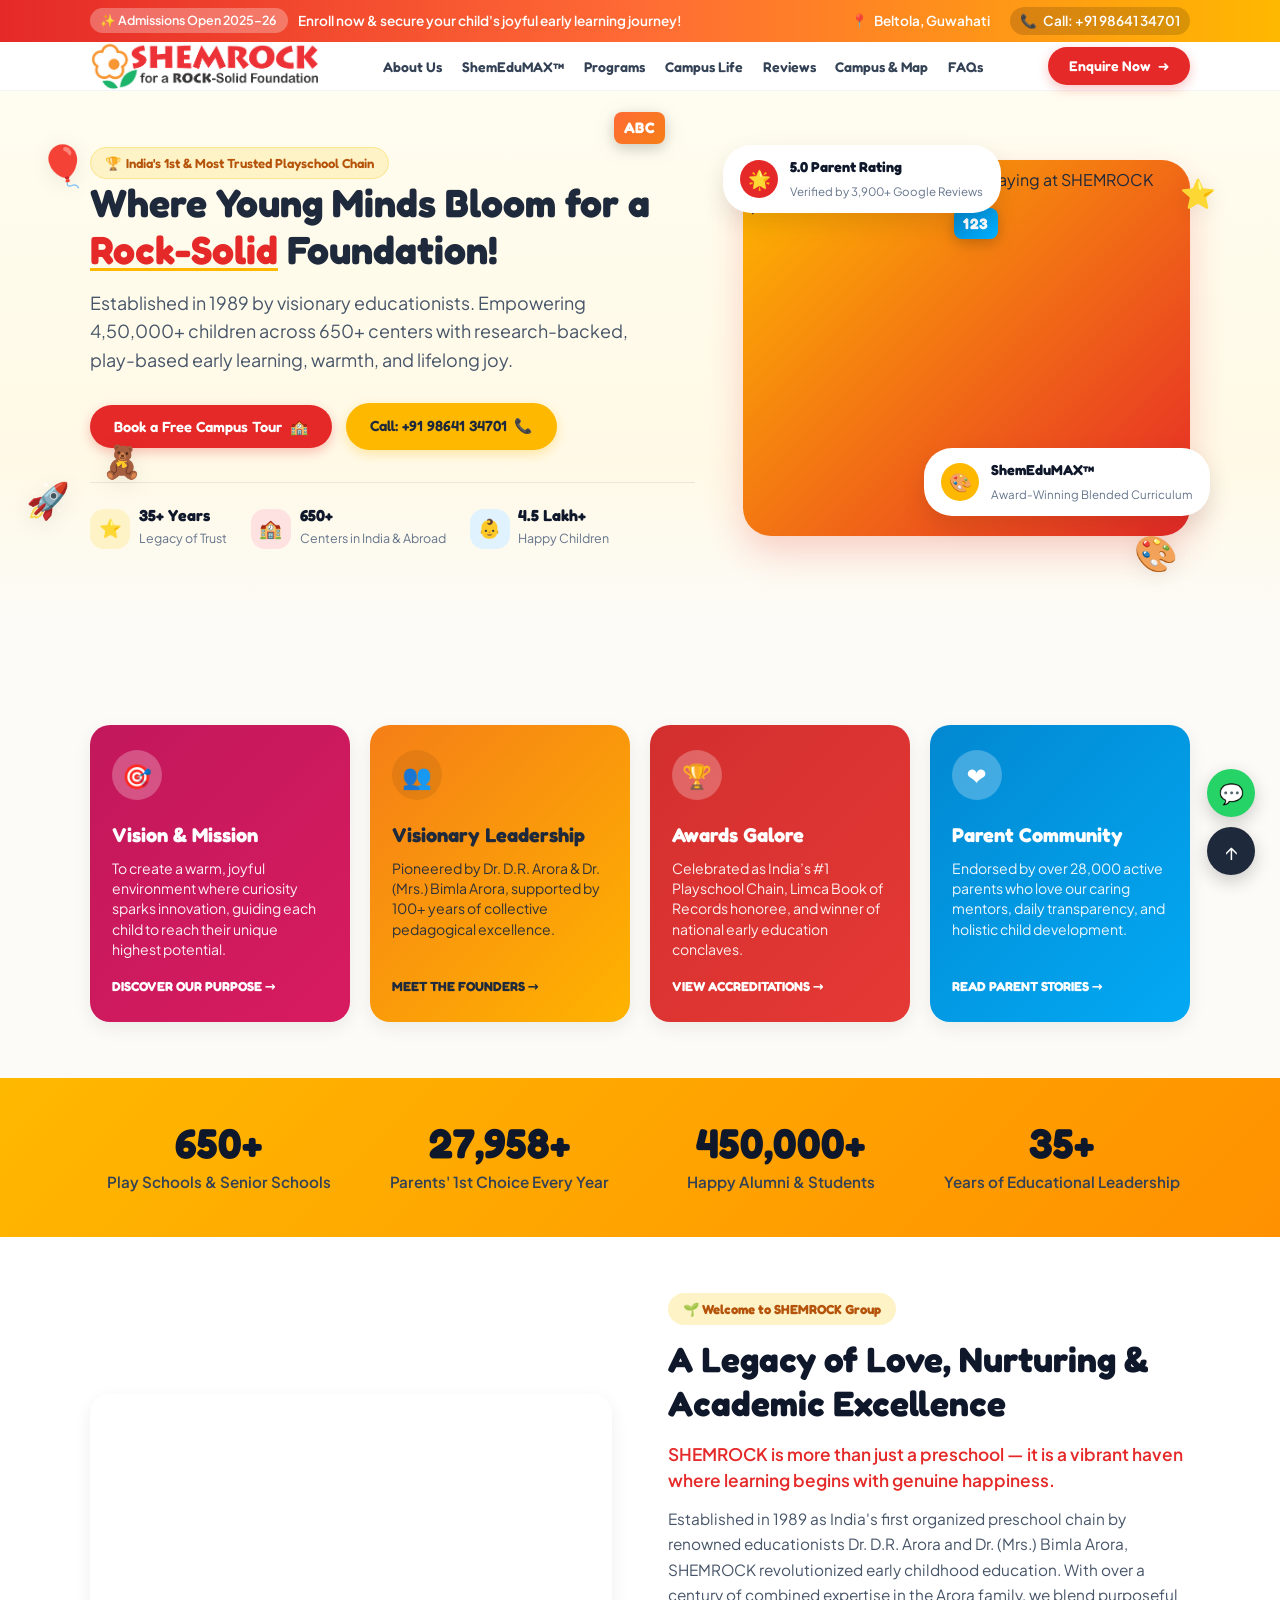
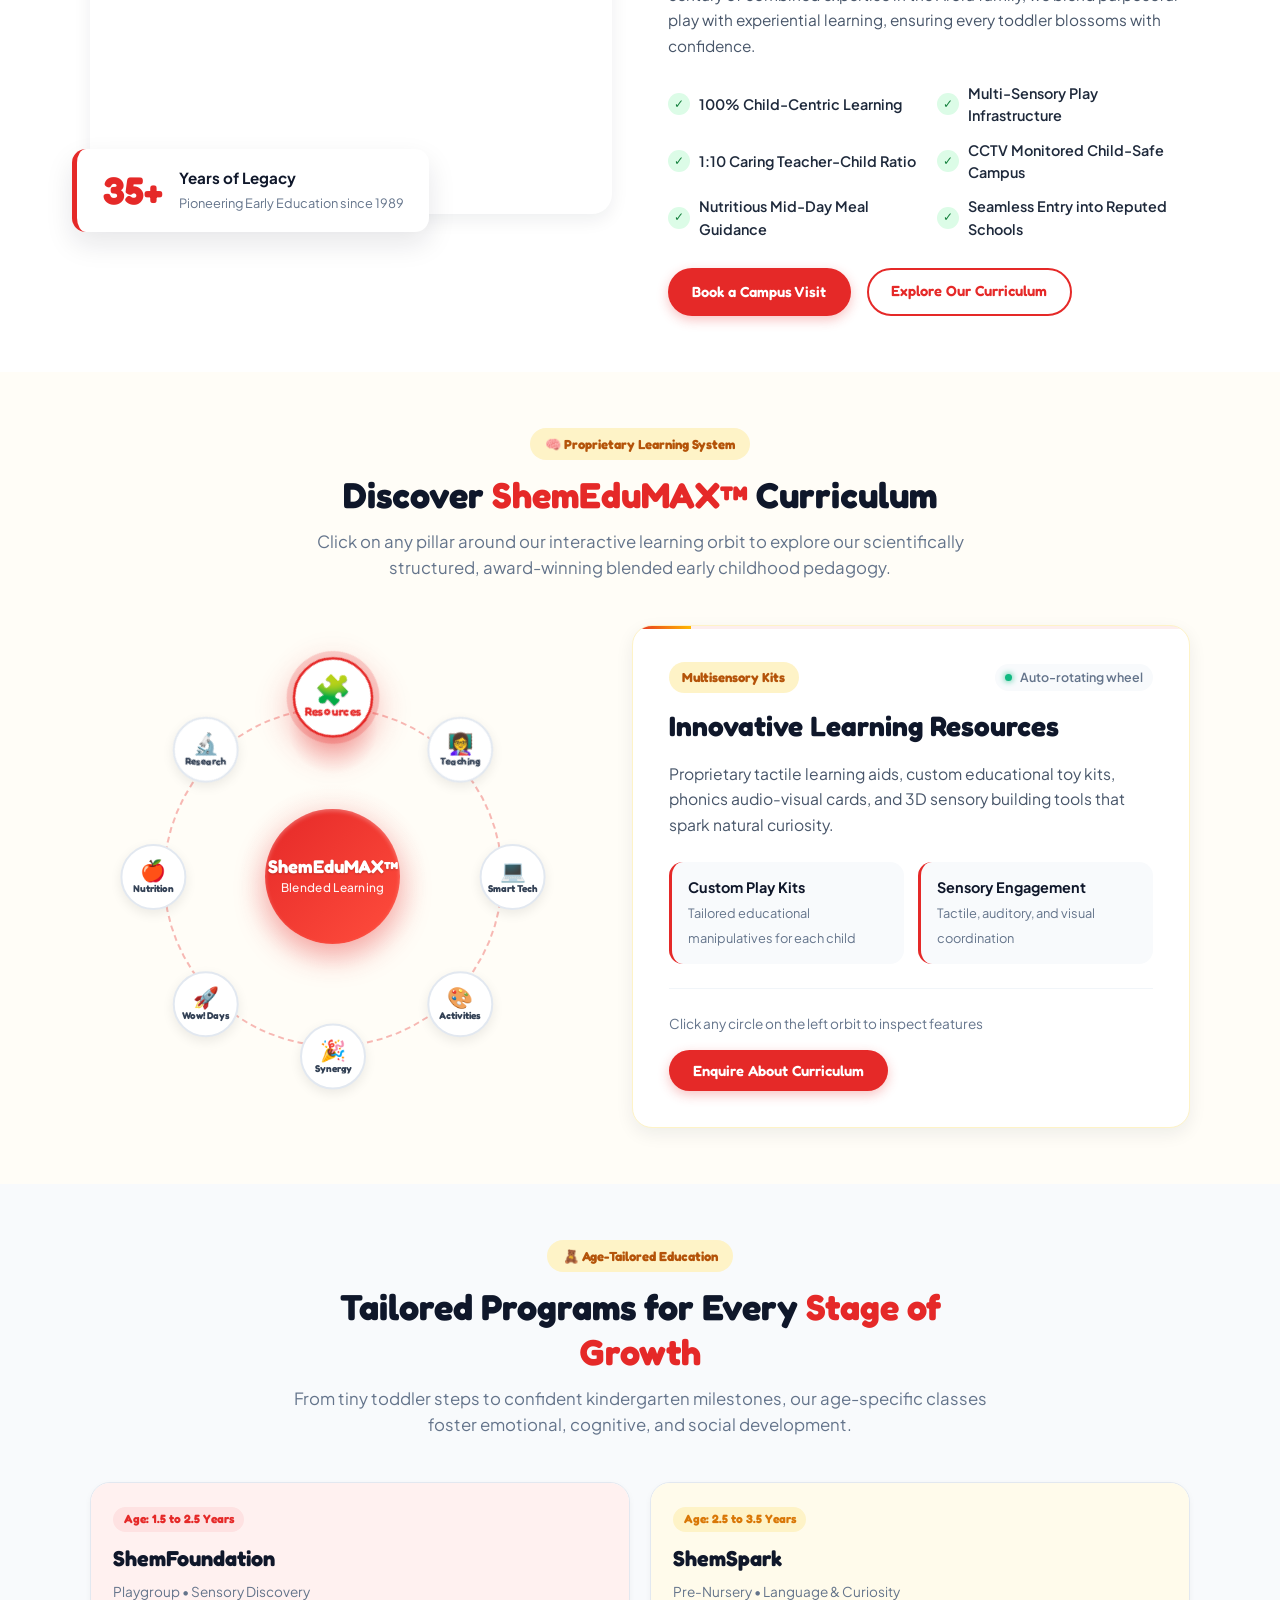
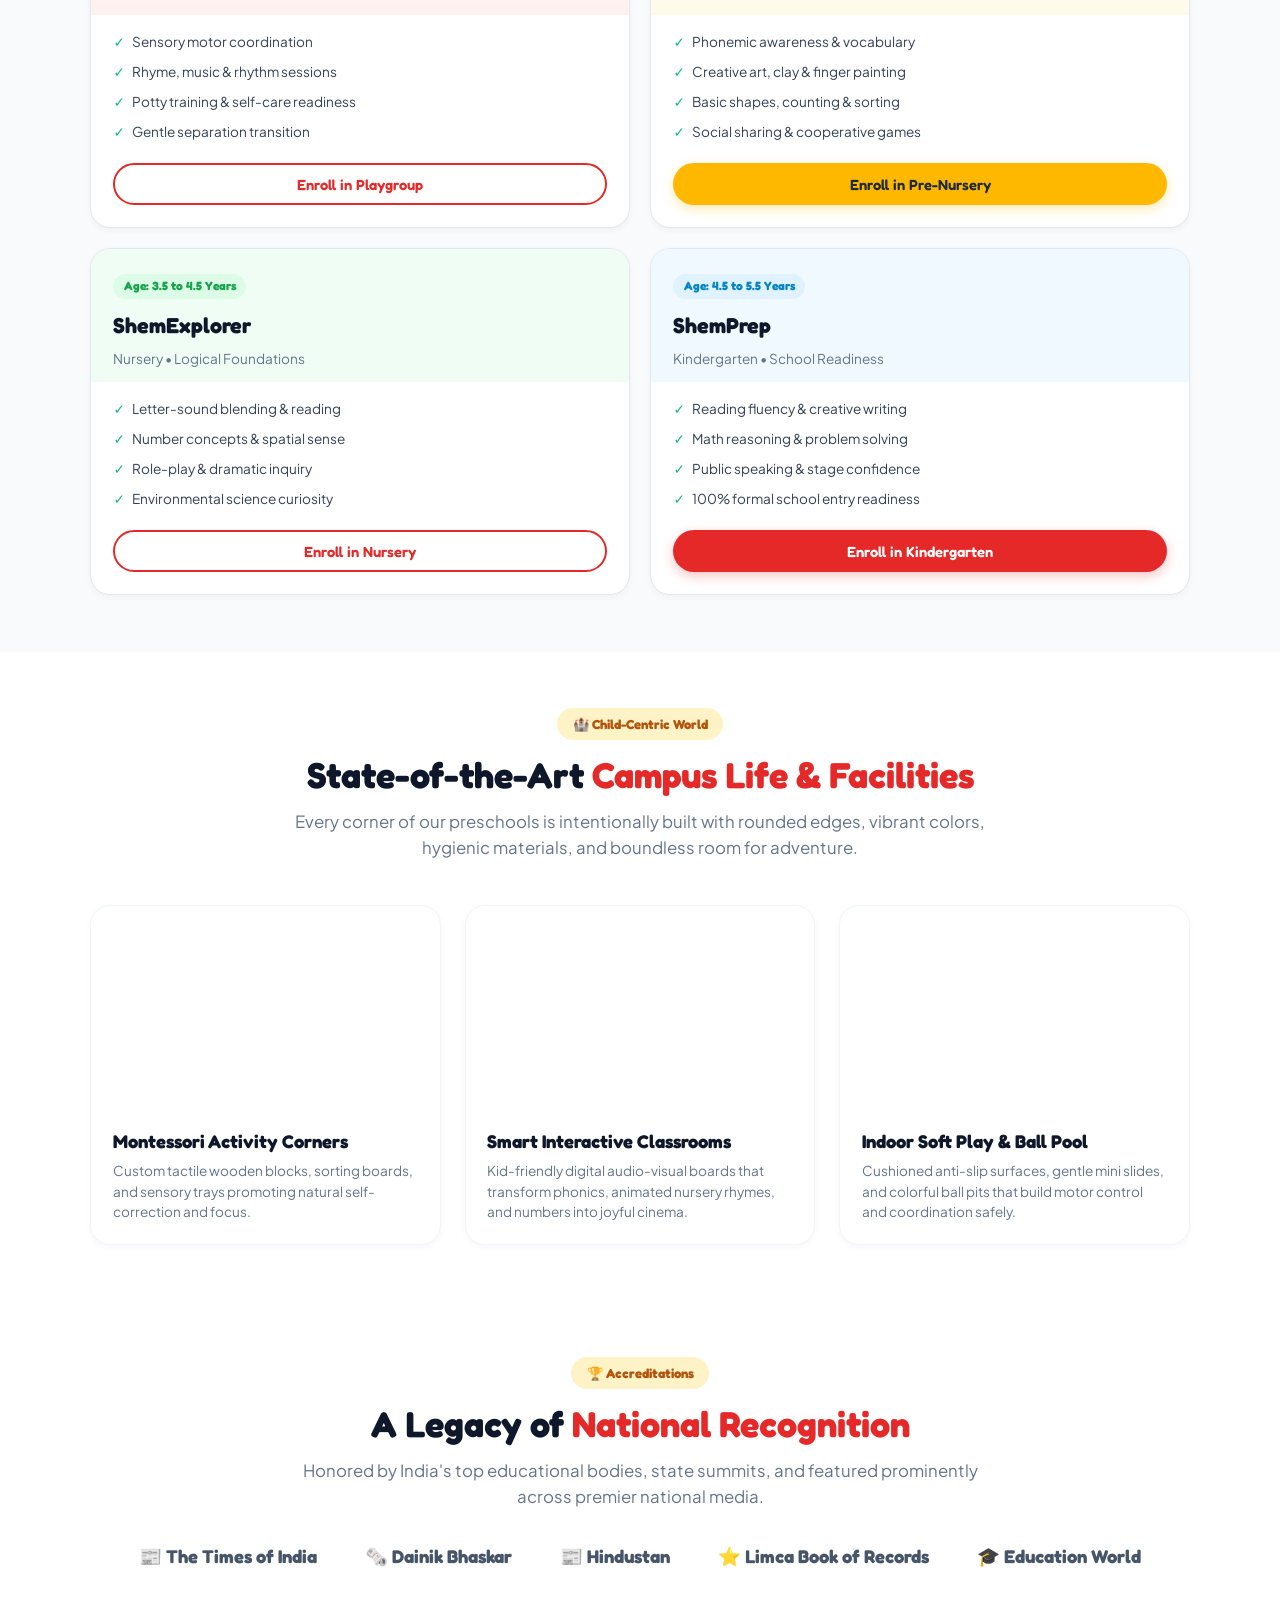
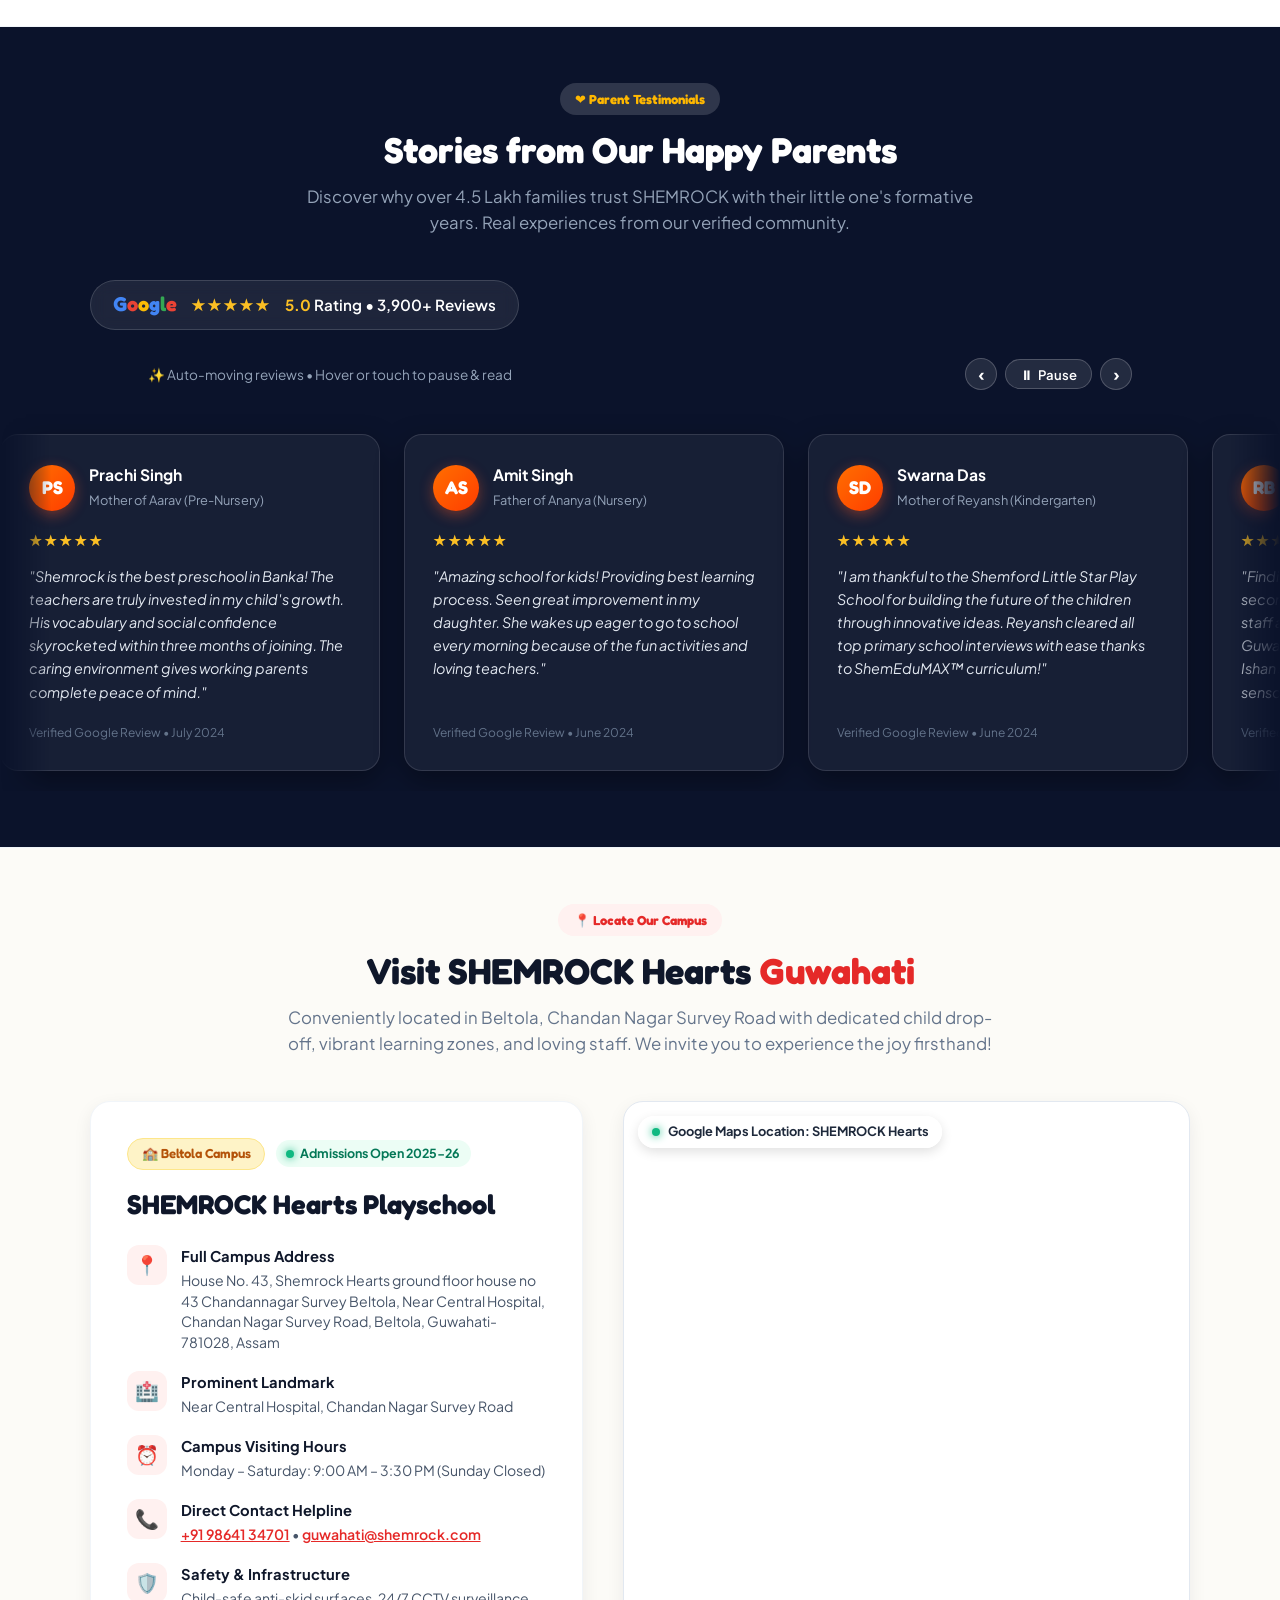
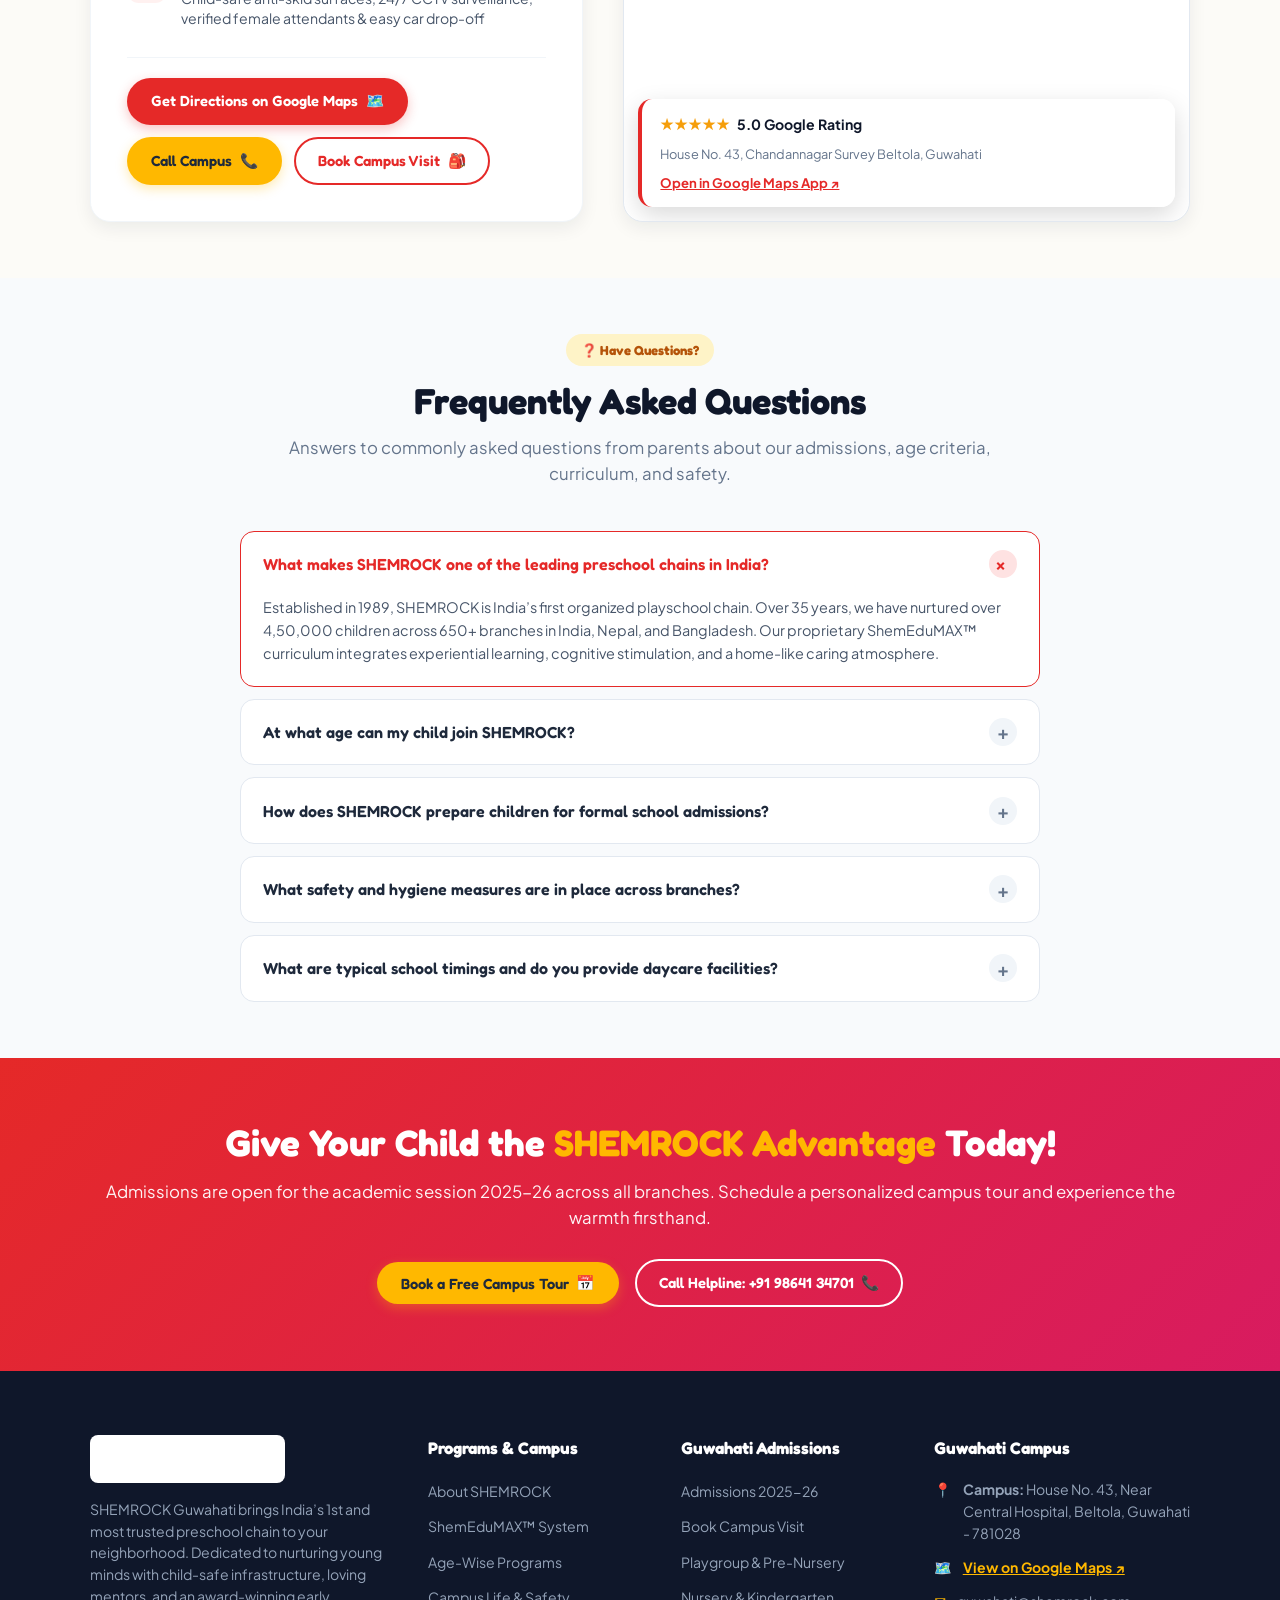
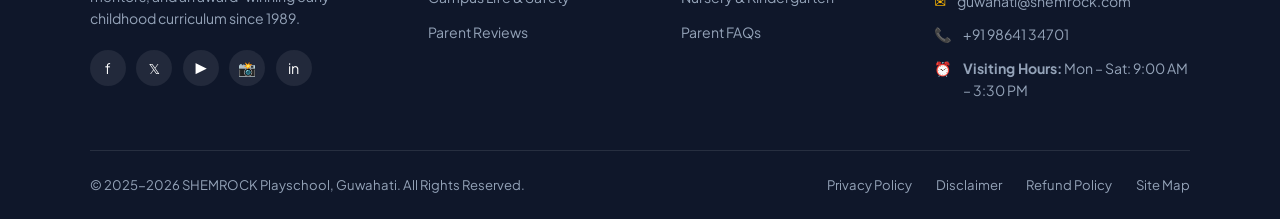
==== commit fa053430: "Add asset cache busters v=2.1 to style.css and script.js" ====
--- a/index.html
+++ b/index.html
@@ -18,8 +18,8 @@
     href="https://fonts.googleapis.com/css2?family=Fredoka:wght@400;500;600;700&family=Plus+Jakarta+Sans:wght@400;500;600;700;800&display=swap"
     rel="stylesheet">
 
-  <!-- Main Stylesheet -->
-  <link rel="stylesheet" href="style.css">
+  <!-- Main Stylesheet (with cache-buster) -->
+  <link rel="stylesheet" href="style.css?v=2.1">
 </head>
 
 <body>
@@ -1460,8 +1460,8 @@
   <!-- Confetti Canvas -->
   <canvas id="confettiCanvas"></canvas>
 
-  <!-- Interactive JavaScript -->
-  <script src="script.js"></script>
+  <!-- Interactive JavaScript (with cache-buster) -->
+  <script src="script.js?v=2.1"></script>
 </body>
 
 </html>
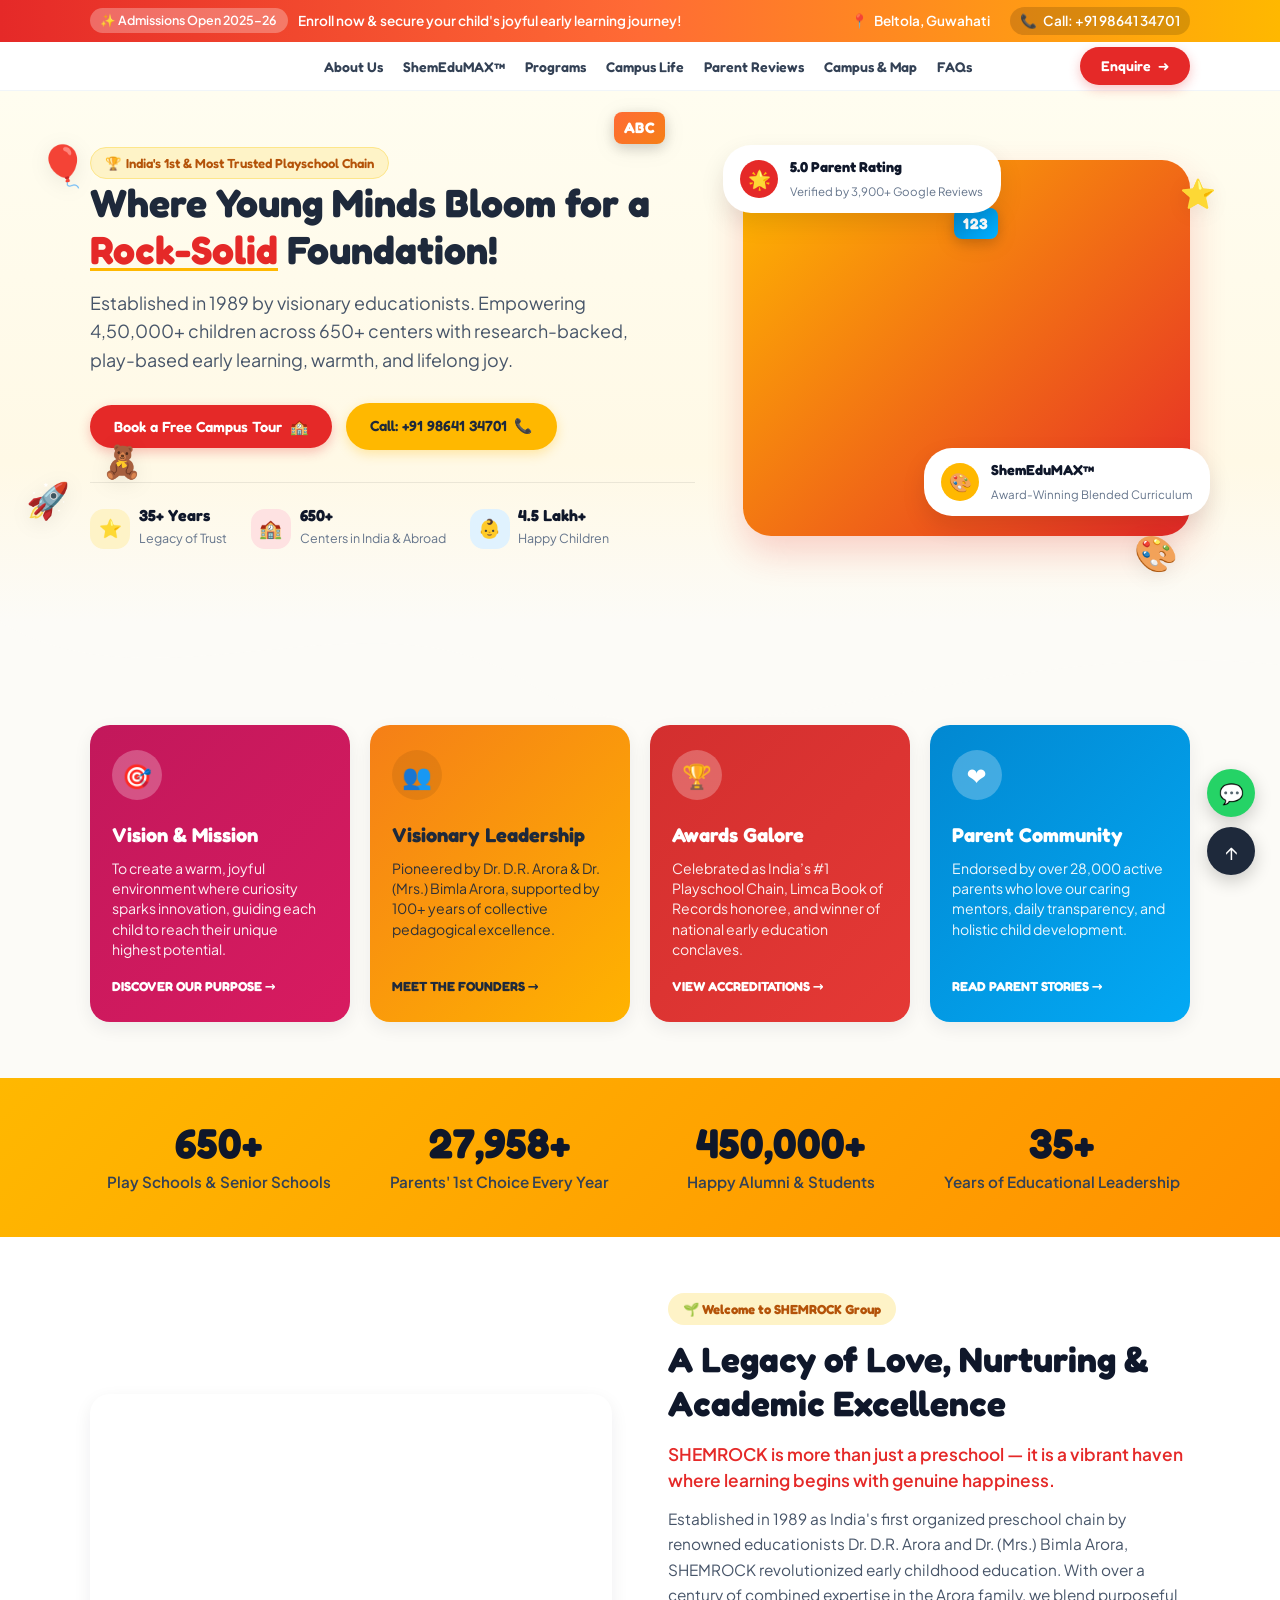
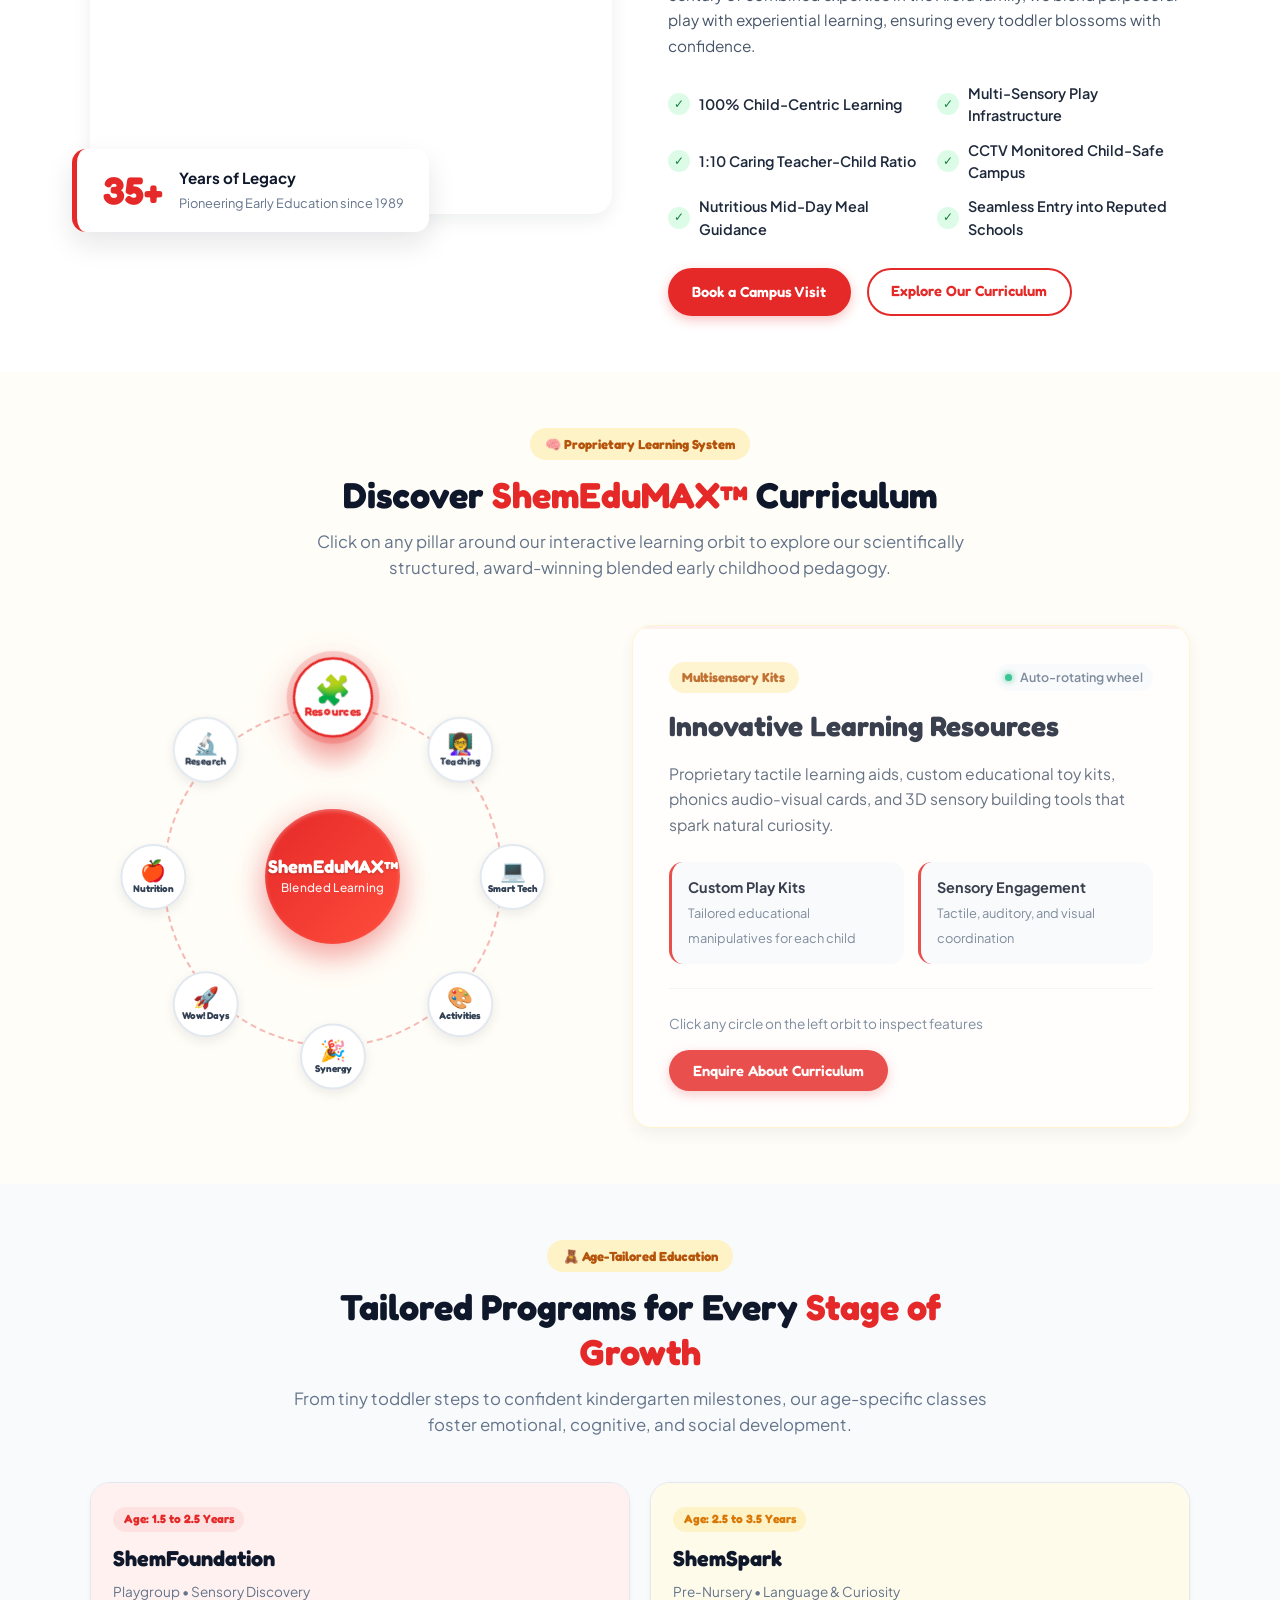
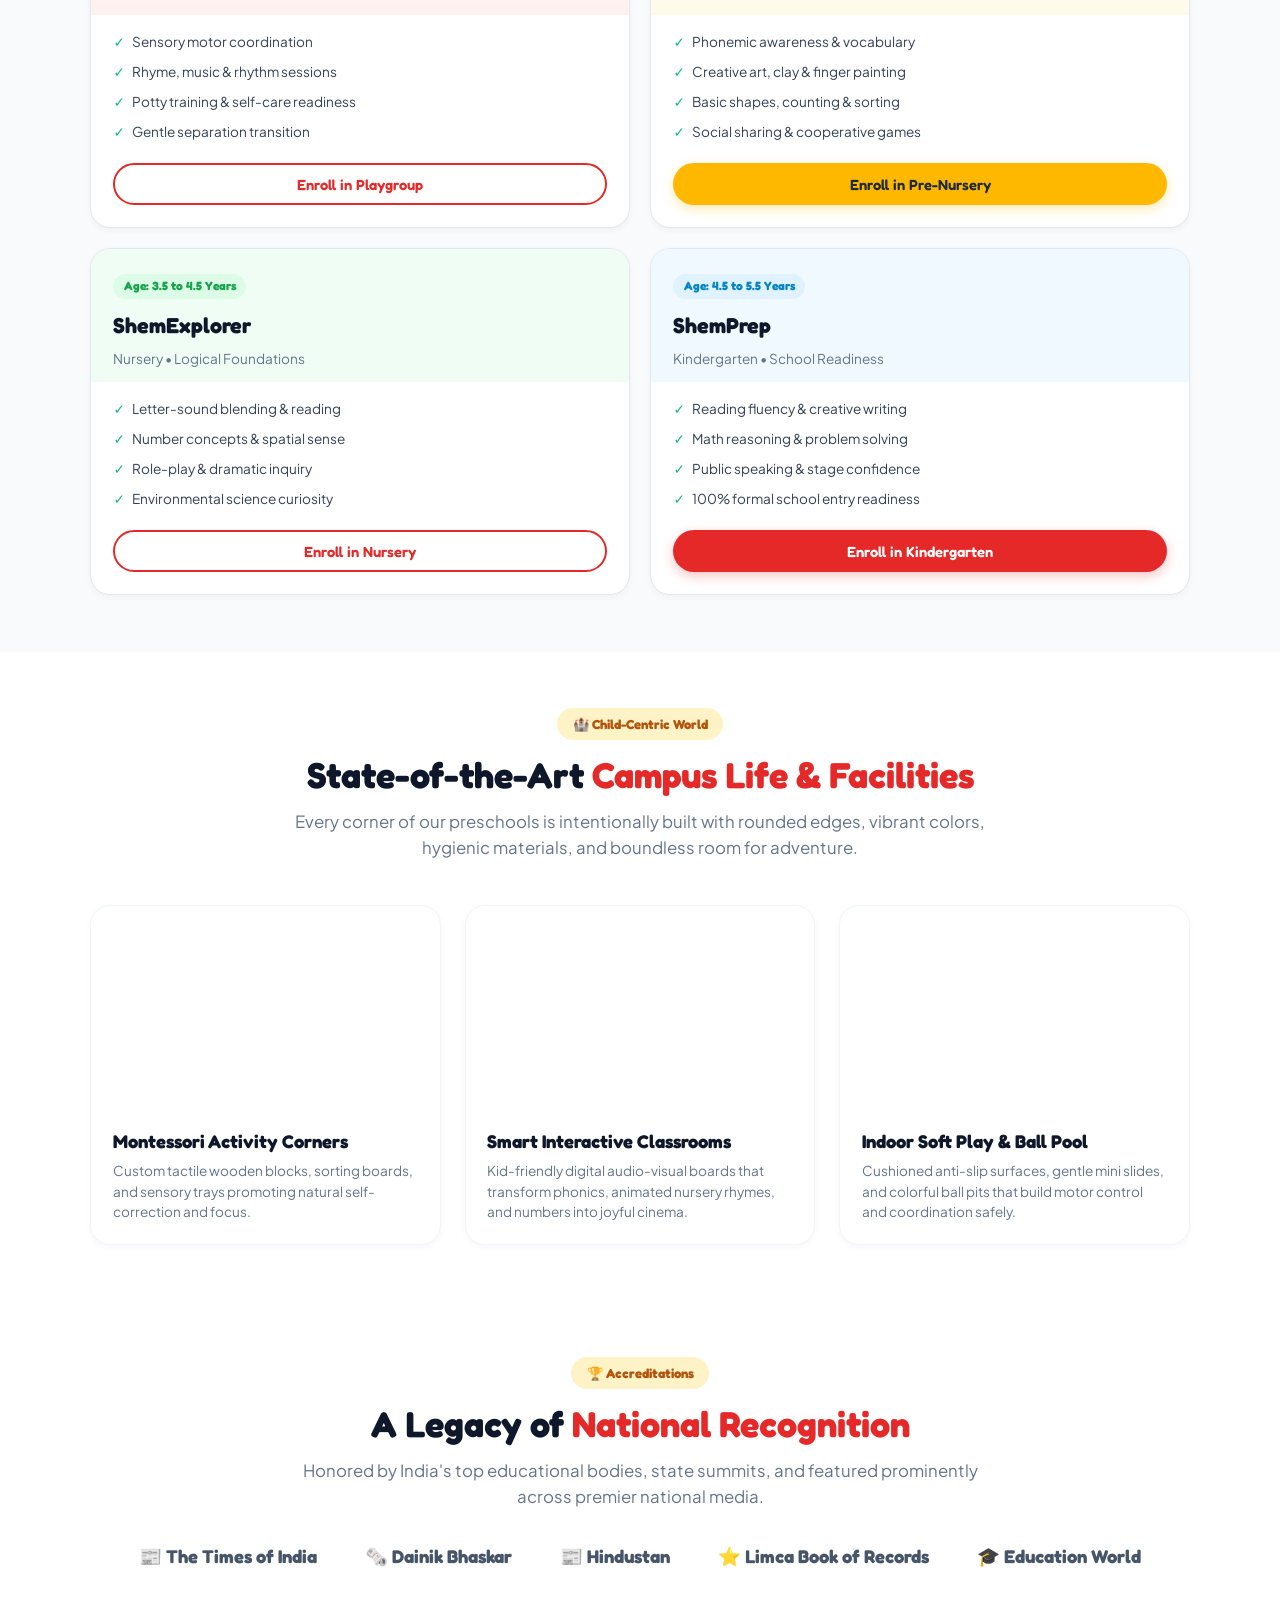
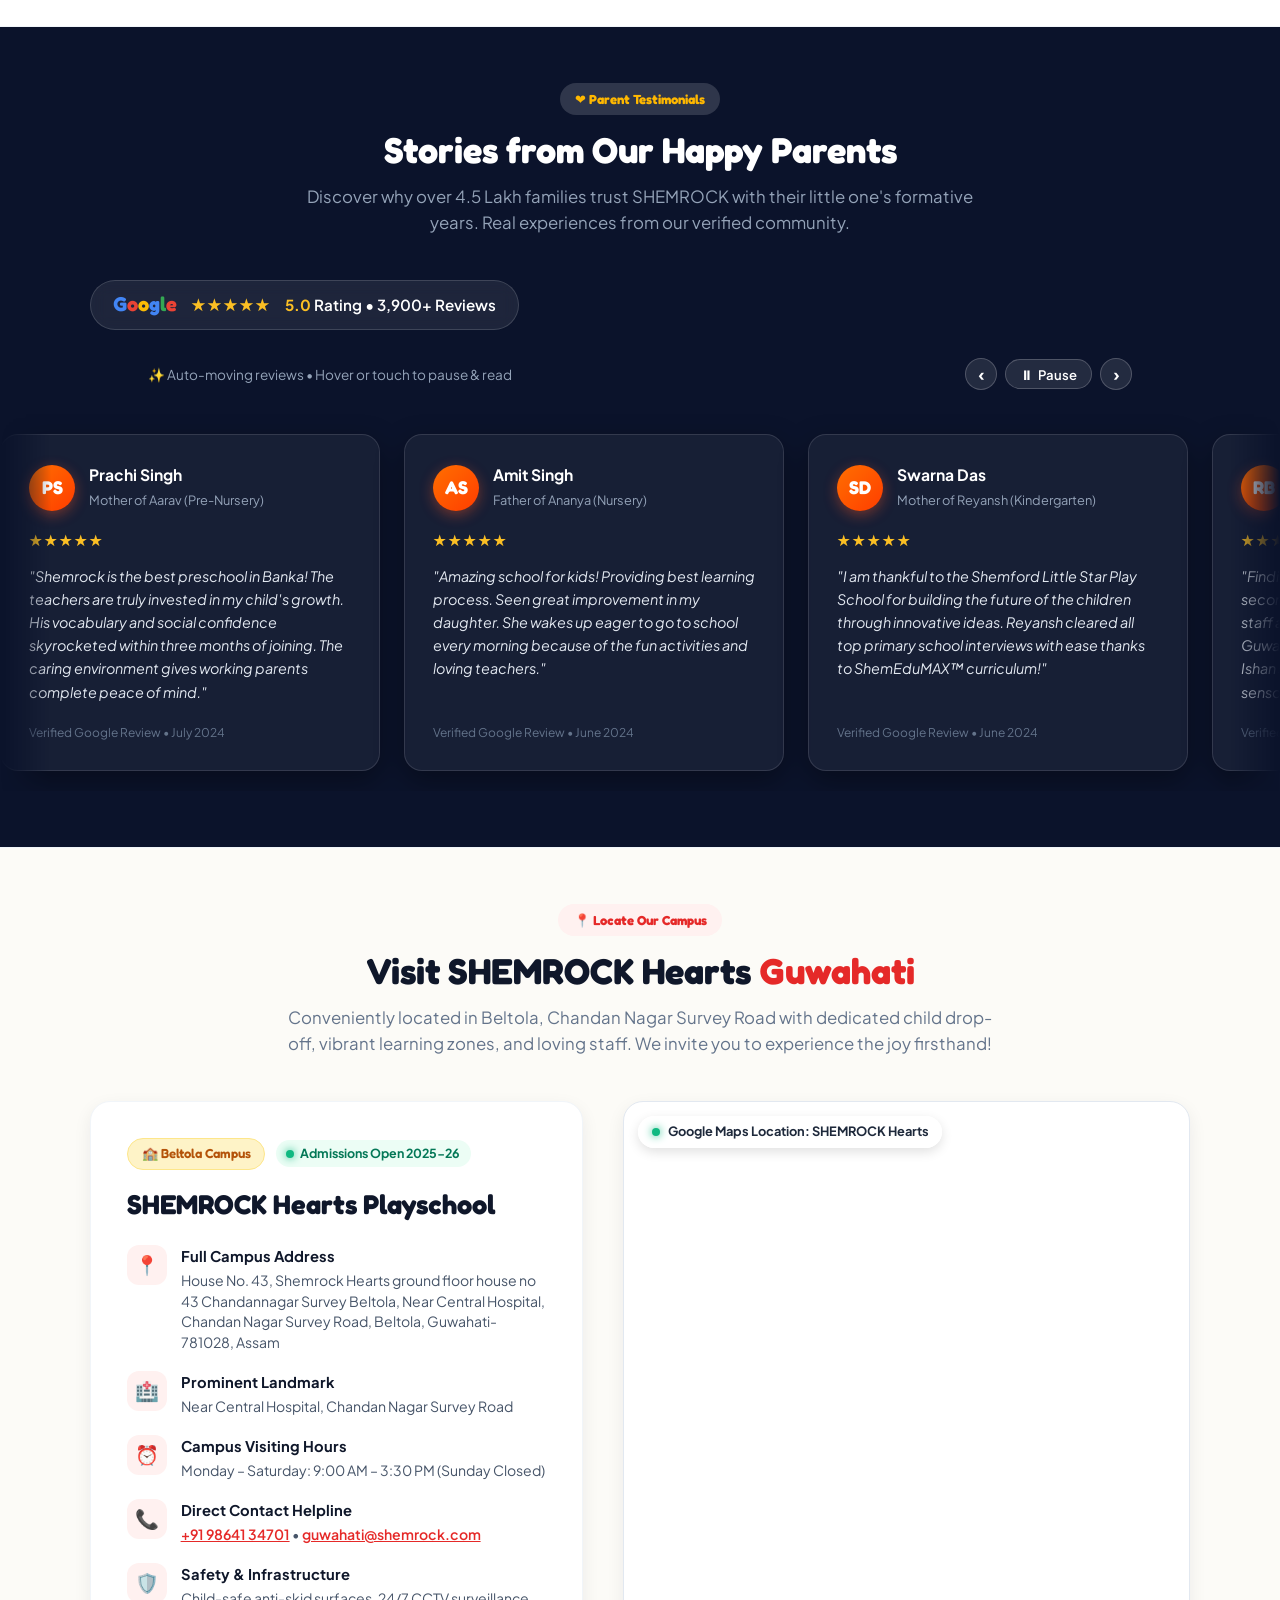
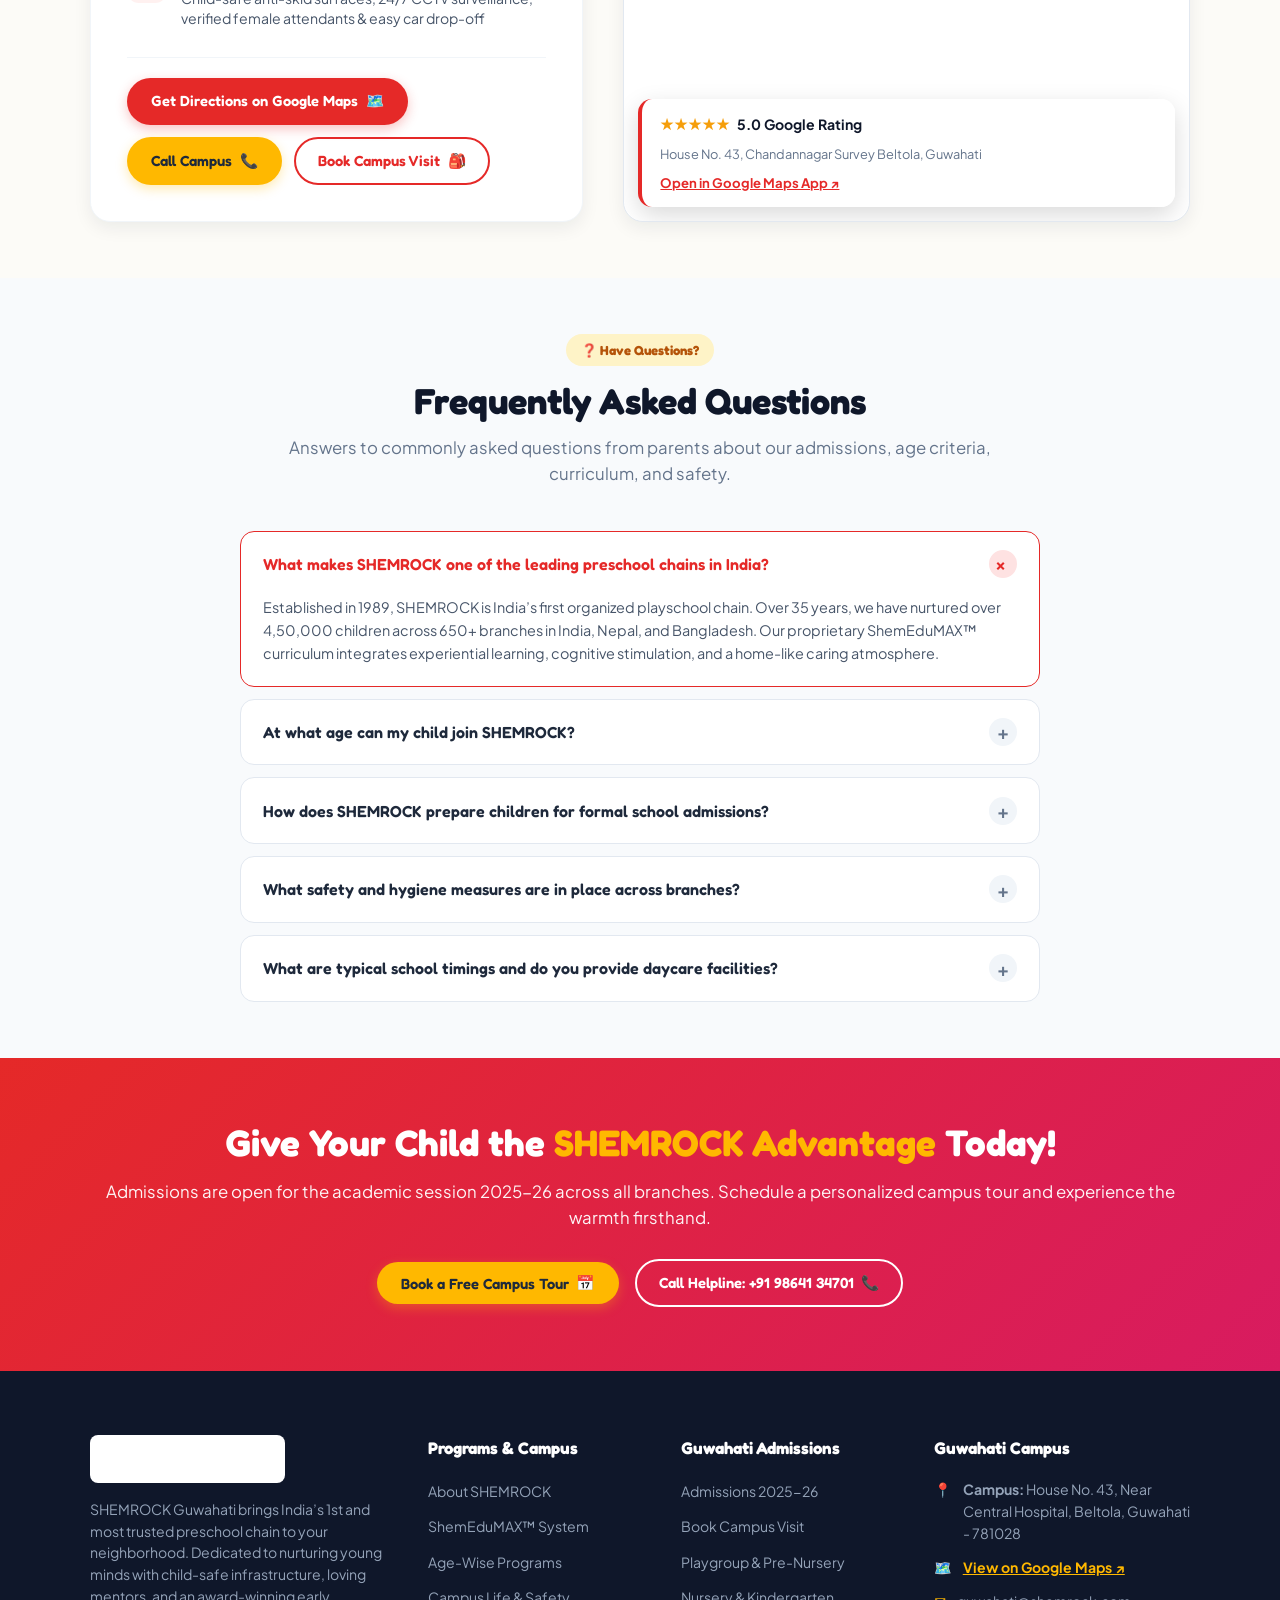
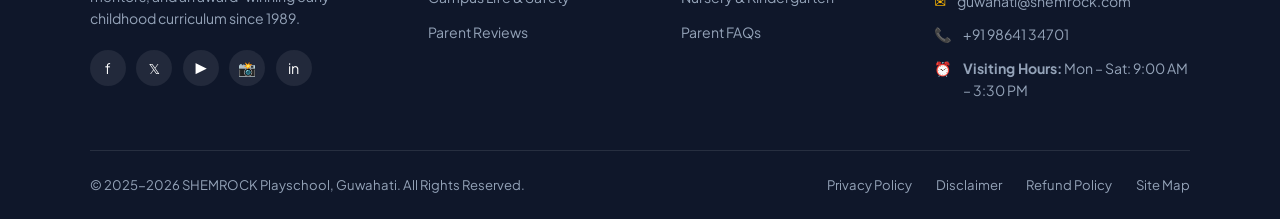
==== commit 23525835: "Optimize mobile view: compact header enquire button, centered curriculum wheel, app-style navigation" ====
--- a/index.html
+++ b/index.html
@@ -19,7 +19,7 @@
     rel="stylesheet">
 
   <!-- Main Stylesheet (with cache-buster) -->
-  <link rel="stylesheet" href="style.css?v=2.1">
+  <link rel="stylesheet" href="style.css?v=2.2">
 </head>
 
 <body>
@@ -51,25 +51,91 @@
         <img src="logo-3.png" alt="SHEMROCK for a ROCK-Solid Foundation" class="brand-logo-img">
       </a>
 
-      <nav>
+      <!-- Mobile Backdrop Overlay -->
+      <div class="nav-backdrop" id="navBackdrop" aria-hidden="true"></div>
+
+      <!-- Navigation Drawer / Menu -->
+      <nav class="nav-menu-wrapper" id="navMenuWrapper">
+        <div class="mobile-drawer-header">
+          <div class="drawer-brand">
+            <img src="logo-3.png" alt="SHEMROCK Playschool" class="drawer-logo-img">
+          </div>
+          <button class="drawer-close-btn" id="drawerCloseBtn" aria-label="Close navigation menu">✕</button>
+        </div>
+
         <ul class="nav-menu" id="navMenu">
-          <li class="nav-item"><a href="#about" class="nav-link">About Us</a></li>
-          <li class="nav-item"><a href="#curriculum" class="nav-link">ShemEduMAX™</a></li>
-          <li class="nav-item"><a href="#programs" class="nav-link">Programs</a></li>
-          <li class="nav-item"><a href="#facilities" class="nav-link">Campus Life</a></li>
-          <li class="nav-item"><a href="#reviews" class="nav-link">Reviews</a></li>
-          <li class="nav-item"><a href="#location" class="nav-link">Campus & Map</a></li>
-          <li class="nav-item"><a href="#faq" class="nav-link">FAQs</a></li>
+          <li class="nav-item">
+            <a href="#about" class="nav-link">
+              <span class="nav-link-icon">🏫</span>
+              <span class="nav-link-text">About Us</span>
+              <span class="nav-link-arrow">›</span>
+            </a>
+          </li>
+          <li class="nav-item">
+            <a href="#curriculum" class="nav-link">
+              <span class="nav-link-icon">🔬</span>
+              <span class="nav-link-text">ShemEduMAX™</span>
+              <span class="nav-link-arrow">›</span>
+            </a>
+          </li>
+          <li class="nav-item">
+            <a href="#programs" class="nav-link">
+              <span class="nav-link-icon">🎒</span>
+              <span class="nav-link-text">Programs</span>
+              <span class="nav-link-arrow">›</span>
+            </a>
+          </li>
+          <li class="nav-item">
+            <a href="#facilities" class="nav-link">
+              <span class="nav-link-icon">🏰</span>
+              <span class="nav-link-text">Campus Life</span>
+              <span class="nav-link-arrow">›</span>
+            </a>
+          </li>
+          <li class="nav-item">
+            <a href="#reviews" class="nav-link">
+              <span class="nav-link-icon">💬</span>
+              <span class="nav-link-text">Parent Reviews</span>
+              <span class="nav-link-arrow">›</span>
+            </a>
+          </li>
+          <li class="nav-item">
+            <a href="#location" class="nav-link">
+              <span class="nav-link-icon">📍</span>
+              <span class="nav-link-text">Campus & Map</span>
+              <span class="nav-link-arrow">›</span>
+            </a>
+          </li>
+          <li class="nav-item">
+            <a href="#faq" class="nav-link">
+              <span class="nav-link-icon">❓</span>
+              <span class="nav-link-text">FAQs</span>
+              <span class="nav-link-arrow">›</span>
+            </a>
+          </li>
         </ul>
+
+        <!-- Mobile Drawer Quick Actions -->
+        <div class="mobile-drawer-actions">
+          <a href="tel:+919864134701" class="drawer-action-btn drawer-btn-call">
+            <span>📞</span> Call: +91 98641 34701
+          </a>
+          <button class="drawer-action-btn drawer-btn-enquire" onclick="openAdmissionModal(); if(window.closeMobileMenu) window.closeMobileMenu();">
+            <span>🎒 Book Campus Tour</span>
+          </button>
+          <div class="drawer-campus-note">
+            <span>📍 Beltola, Guwahati • Admissions Open 2025–26</span>
+          </div>
+        </div>
       </nav>
 
       <div class="nav-actions">
-        <button class="btn btn-primary btn-pulse" onclick="openAdmissionModal()">
-          <span>Enquire Now</span>
-          <span>➜</span>
+        <button class="btn btn-primary btn-pulse header-enquire-btn" onclick="openAdmissionModal()">
+          <span class="header-enquire-text">Enquire</span>
+          <span class="header-enquire-arrow">➜</span>
         </button>
         <button class="mobile-toggle" id="mobileToggle" aria-label="Toggle navigation menu">
-          <svg width="28" height="28" viewBox="0 0 24 24" fill="none" stroke="currentColor" stroke-width="2.5"
+          <svg class="hamburger-icon" width="24" height="24" viewBox="0 0 24 24" fill="none" stroke="currentColor" stroke-width="2.4"
             stroke-linecap="round" stroke-linejoin="round">
             <line x1="3" y1="12" x2="21" y2="12"></line>
             <line x1="3" y1="6" x2="21" y2="6"></line>
@@ -1461,7 +1527,7 @@
   <canvas id="confettiCanvas"></canvas>
 
   <!-- Interactive JavaScript (with cache-buster) -->
-  <script src="script.js?v=2.1"></script>
+  <script src="script.js?v=2.2"></script>
 </body>
 
 </html>
--- a/style.css
+++ b/style.css
@@ -198,6 +198,18 @@
   object-fit: contain;
 }
 
+.nav-menu-wrapper {
+  display: contents;
+}
+
+.nav-backdrop,
+.mobile-drawer-header,
+.mobile-drawer-actions,
+.nav-link-icon,
+.nav-link-arrow {
+  display: none;
+}
+
 .nav-menu {
   display: flex;
   align-items: center;
@@ -222,6 +234,10 @@
   display: flex;
   align-items: center;
   gap: 0.75rem;
+}
+
+.header-enquire-btn {
+  white-space: nowrap;
 }
 
 .mobile-toggle {
@@ -2368,39 +2384,251 @@
     display: none; /* Keep top bar clean on mobile */
   }
 
+  /* Mobile Header & Action Sizing */
+  .nav-container {
+    padding: 0.45rem 0.85rem;
+  }
+
+  .brand-logo-img {
+    height: 32px;
+    max-width: 125px;
+    object-fit: contain;
+  }
+
+  .nav-actions {
+    gap: 0.4rem;
+    display: flex;
+    align-items: center;
+  }
+
+  .header-enquire-btn {
+    padding: 0.35rem 0.75rem;
+    font-size: 0.78rem;
+    font-weight: 700;
+    min-height: 34px;
+    border-radius: var(--radius-full);
+    gap: 0.3rem;
+  }
+
+  .header-enquire-arrow {
+    font-size: 0.75rem;
+  }
+
+  .mobile-toggle {
+    display: flex;
+    align-items: center;
+    justify-content: center;
+    width: 36px;
+    height: 36px;
+    border-radius: 10px;
+    background: #F8FAFC;
+    border: 1.5px solid #E2E8F0;
+    padding: 0;
+    color: #1E293B;
+    cursor: pointer;
+    transition: all 0.2s ease;
+  }
+
+  .mobile-toggle:active {
+    background: #EEF2F6;
+    transform: scale(0.96);
+  }
+
+  /* Mobile Backdrop Overlay */
+  .nav-backdrop {
+    display: block;
+    position: fixed;
+    inset: 0;
+    background: rgba(15, 23, 42, 0.48);
+    backdrop-filter: blur(4px);
+    -webkit-backdrop-filter: blur(4px);
+    z-index: 1000;
+    opacity: 0;
+    pointer-events: none;
+    transition: opacity 0.28s ease;
+  }
+
+  .nav-backdrop.active {
+    opacity: 1;
+    pointer-events: auto;
+  }
+
+  /* Mobile Drawer Navigation (Attractive & App-Like) */
+  .nav-menu-wrapper {
+    display: flex;
+    flex-direction: column;
+    position: fixed;
+    top: 0;
+    right: 0;
+    width: min(86vw, 340px);
+    height: 100vh;
+    height: 100dvh;
+    background: #FFFFFF;
+    z-index: 1001;
+    box-shadow: -10px 0 35px rgba(0, 0, 0, 0.22);
+    transform: translateX(105%);
+    transition: transform 0.32s cubic-bezier(0.16, 1, 0.3, 1);
+    overflow-y: auto;
+    -webkit-overflow-scrolling: touch;
+  }
+
+  .nav-menu-wrapper.active {
+    transform: translateX(0);
+  }
+
+  .mobile-drawer-header {
+    display: flex;
+    align-items: center;
+    justify-content: space-between;
+    padding: 1rem 1.15rem;
+    border-bottom: 1.5px solid #F1F5F9;
+    background: #FCFBF7;
+    flex-shrink: 0;
+  }
+
+  .drawer-logo-img {
+    height: 28px;
+    width: auto;
+    object-fit: contain;
+  }
+
+  .drawer-close-btn {
+    width: 32px;
+    height: 32px;
+    border-radius: 50%;
+    border: 1.5px solid #E2E8F0;
+    background: #FFFFFF;
+    font-size: 1rem;
+    color: #475569;
+    display: flex;
+    align-items: center;
+    justify-content: center;
+    cursor: pointer;
+    transition: all 0.2s ease;
+  }
+
+  .drawer-close-btn:active {
+    background: #F1F5F9;
+    color: var(--color-primary);
+  }
+
   .nav-menu {
-    position: fixed;
-    top: 60px;
-    left: 0;
-    right: 0;
+    position: static;
+    transform: none;
+    box-shadow: none;
+    background: transparent;
+    flex-direction: column;
+    padding: 0.85rem 1.15rem;
+    gap: 0.45rem;
+    flex-grow: 1;
+    z-index: auto;
+  }
+
+  .nav-item {
+    list-style: none;
+    width: 100%;
+  }
+
+  .nav-link {
+    display: flex;
+    align-items: center;
+    gap: 0.7rem;
+    padding: 0.65rem 0.85rem;
+    background: #F8FAFC;
+    border: 1.5px solid #F1F5F9;
+    border-radius: 12px;
+    font-family: var(--font-heading);
+    font-size: 0.92rem;
+    font-weight: 700;
+    color: #1E293B;
+    width: 100%;
+    border-bottom: none;
+    transition: all 0.2s ease;
+  }
+
+  .nav-link:hover,
+  .nav-link:active,
+  .nav-link.active {
+    background: var(--color-primary-soft);
+    border-color: #FECACA;
+    color: var(--color-primary);
+  }
+
+  .nav-link-icon {
+    display: flex;
+    align-items: center;
+    justify-content: center;
+    width: 30px;
+    height: 30px;
+    border-radius: 8px;
     background: #FFFFFF;
+    font-size: 1rem;
+    box-shadow: 0 2px 5px rgba(0, 0, 0, 0.04);
+    flex-shrink: 0;
+  }
+
+  .nav-link-text {
+    flex-grow: 1;
+  }
+
+  .nav-link-arrow {
+    display: block;
+    font-size: 1.25rem;
+    color: #94A3B8;
+    font-weight: 400;
+    line-height: 1;
+  }
+
+  .mobile-drawer-actions {
+    display: flex;
     flex-direction: column;
-    padding: 1.25rem 1.5rem;
-    gap: 0.85rem;
-    box-shadow: 0 16px 32px rgba(0, 0, 0, 0.15);
-    transform: translateY(-160%);
-    transition: transform var(--transition-fast);
-    z-index: 99;
-  }
-
-  .nav-menu.active {
-    transform: translateY(0);
-  }
-
-  .nav-link {
-    font-size: 1.05rem;
-    padding: 0.5rem 0;
-    display: block;
+    gap: 0.55rem;
+    padding: 1.1rem;
+    border-top: 1.5px solid #F1F5F9;
+    background: #FCFBF7;
+    flex-shrink: 0;
+  }
+
+  .drawer-action-btn {
+    display: flex;
+    align-items: center;
+    justify-content: center;
+    gap: 0.45rem;
     width: 100%;
-    border-bottom: 1px solid #F1F5F9;
-  }
-
-  .mobile-toggle {
-    display: block;
-  }
-
-  .brand-logo-img {
-    height: 38px;
+    padding: 0.65rem;
+    border-radius: var(--radius-full);
+    font-family: var(--font-heading);
+    font-weight: 700;
+    font-size: 0.88rem;
+    cursor: pointer;
+    text-align: center;
+    text-decoration: none;
+    transition: transform 0.2s ease;
+  }
+
+  .drawer-action-btn:active {
+    transform: scale(0.98);
+  }
+
+  .drawer-btn-call {
+    background: #ECFDF5;
+    color: #047857;
+    border: 1.5px solid #A7F3D0;
+  }
+
+  .drawer-btn-enquire {
+    background: linear-gradient(135deg, #E52928 0%, #FF4D3D 100%);
+    color: #FFFFFF;
+    border: none;
+    box-shadow: 0 4px 12px rgba(229, 41, 40, 0.25);
+  }
+
+  .drawer-campus-note {
+    font-size: 0.72rem;
+    color: #64748B;
+    text-align: center;
+    margin-top: 0.2rem;
+    font-weight: 500;
   }
 
   /* Compact Hero */
@@ -2704,24 +2932,31 @@
     box-shadow: 0 4px 12px rgba(229, 41, 40, 0.25);
   }
 
+  .curriculum-container {
+    grid-template-columns: 1fr;
+    gap: 1.25rem;
+    min-width: 0;
+  }
+
   .wheel-wrapper {
+    position: relative;
+    width: 100%;
+    height: 310px;
     display: flex;
     justify-content: center;
     align-items: center;
-    padding: 0.25rem 0;
+    margin: 0.25rem auto 1rem auto;
+    padding: 0;
     overflow: visible;
-    width: 100%;
   }
 
   .wheel-orbit {
-    transform: scale(0.66);
+    position: absolute;
+    left: 50%;
+    top: 50%;
+    transform: translate(-50%, -50%) scale(0.66);
     transform-origin: center center;
-    margin: -3.6rem 0;
-  }
-
-  .curriculum-container {
-    grid-template-columns: 1fr;
-    gap: 1rem;
+    margin: 0;
   }
 
   .curriculum-detail-card {
@@ -3055,12 +3290,79 @@
     padding: 1.5rem 1.25rem;
   }
 
+  /* Location Section & Map on Mobile: 100% Unobstructed Map View */
   .location-map-wrap {
-    min-height: 340px;
+    min-height: auto;
+    position: relative;
+    border-radius: var(--radius-lg);
+    display: flex;
+    flex-direction: column;
+    overflow: hidden;
+  }
+
+  .map-header-pill {
+    position: static;
+    top: auto;
+    left: auto;
+    border-radius: 0;
+    background: #FFFFFF;
+    border-bottom: 1.5px solid #E2E8F0;
+    padding: 0.65rem 1rem;
+    font-size: 0.82rem;
+    font-weight: 700;
+    color: #1E293B;
+    box-shadow: none;
+    display: flex;
+    align-items: center;
+    gap: 0.45rem;
+    flex-shrink: 0;
   }
 
   .google-map-iframe {
-    min-height: 340px;
+    width: 100%;
+    height: 380px;
+    min-height: 380px;
+    border: none;
+    display: block;
+    flex-grow: 0;
+  }
+
+  .map-floating-card {
+    position: static;
+    bottom: auto;
+    left: auto;
+    right: auto;
+    border-radius: 0;
+    box-shadow: none;
+    background: #FFFFFF;
+    border-top: 1.5px solid #E2E8F0;
+    border-left: 4px solid var(--color-primary);
+    padding: 0.95rem 1.1rem;
+    display: flex;
+    flex-direction: column;
+    align-items: flex-start;
+    gap: 0.4rem;
+    flex-shrink: 0;
+  }
+
+  .map-floating-card p {
+    font-size: 0.82rem;
+    color: #475569;
+    line-height: 1.45;
+  }
+
+  .map-fc-link {
+    display: inline-flex;
+    align-items: center;
+    gap: 0.35rem;
+    font-size: 0.82rem;
+    font-weight: 700;
+    color: var(--color-primary);
+    background: var(--color-primary-soft);
+    padding: 0.35rem 0.75rem;
+    border-radius: var(--radius-full);
+    text-decoration: none;
+    margin-top: 0.2rem;
   }
 
   .location-actions {
@@ -3180,9 +3482,13 @@
     min-width: 80vw;
   }
 
+  .wheel-wrapper {
+    height: 280px;
+  }
+
   .wheel-orbit {
-    transform: scale(0.58);
-    margin: -4.5rem 0;
+    transform: translate(-50%, -50%) scale(0.58);
+    margin: 0;
   }
 }
 
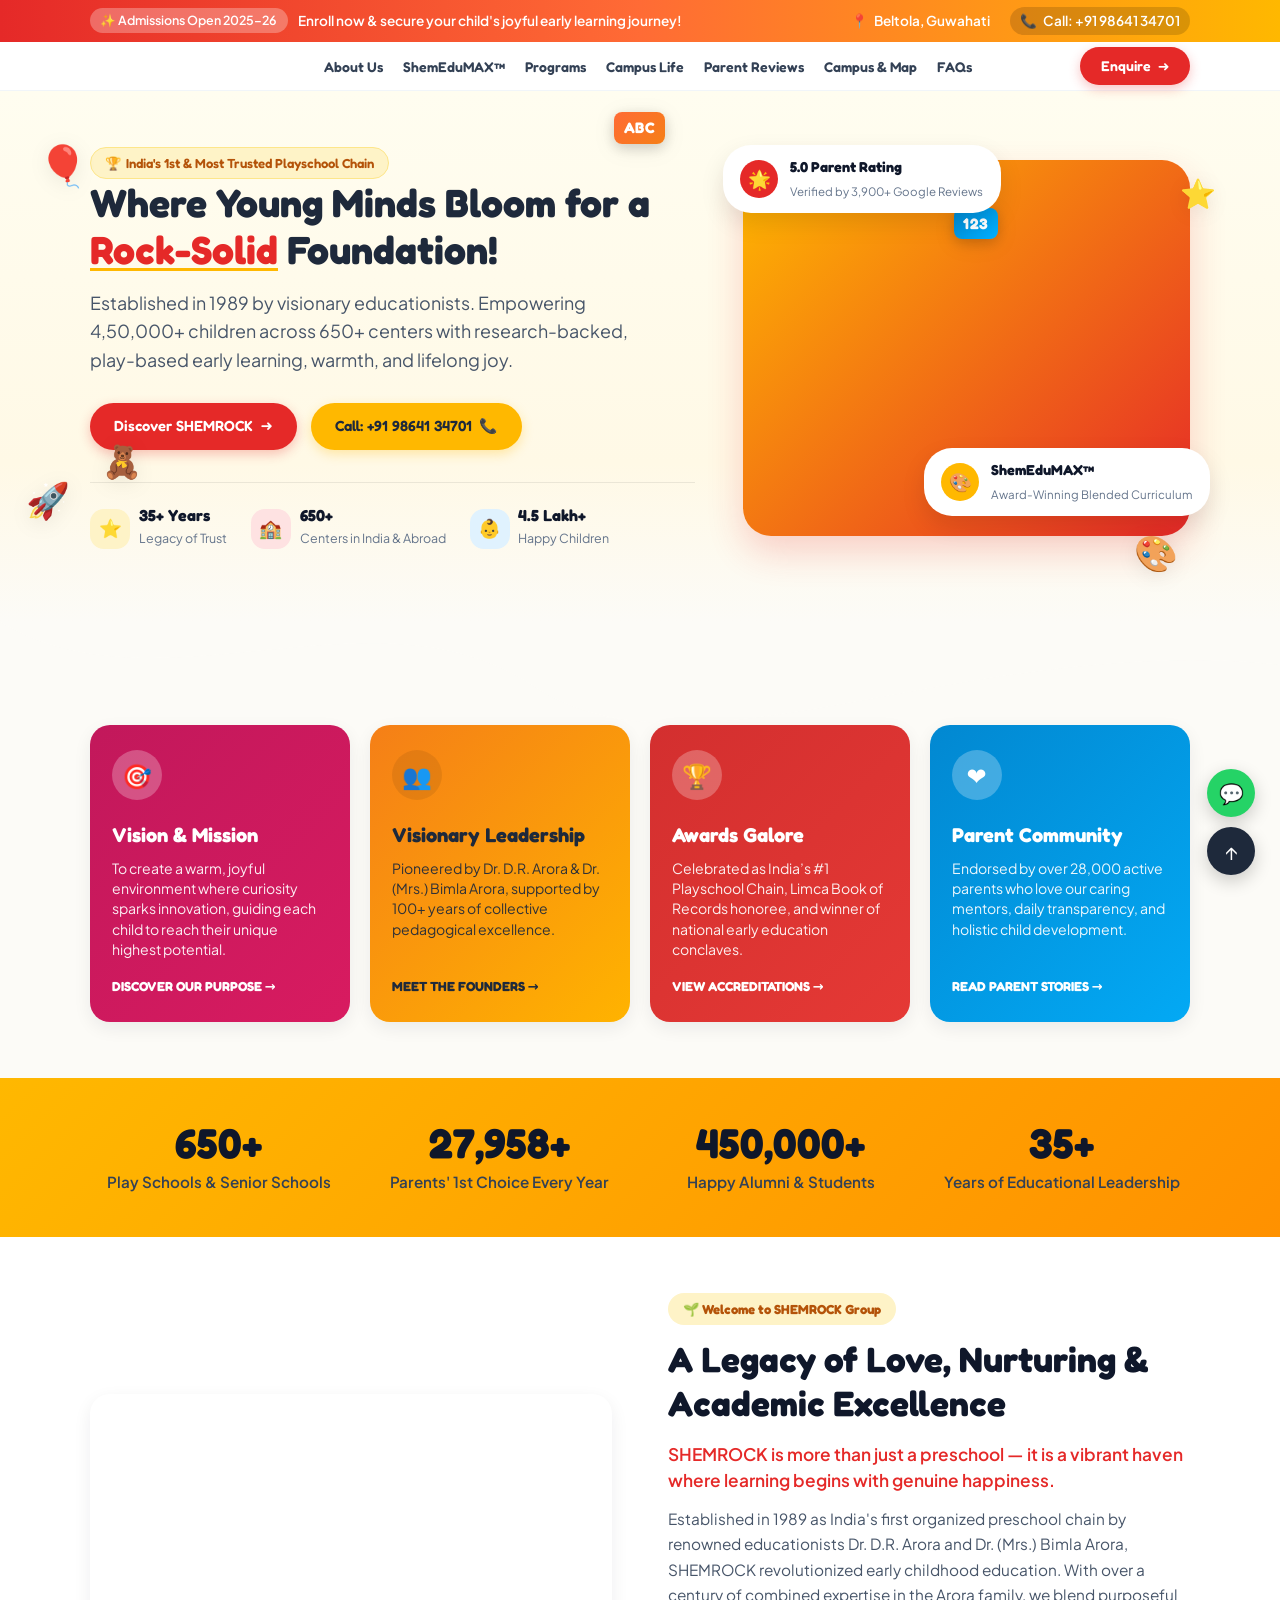
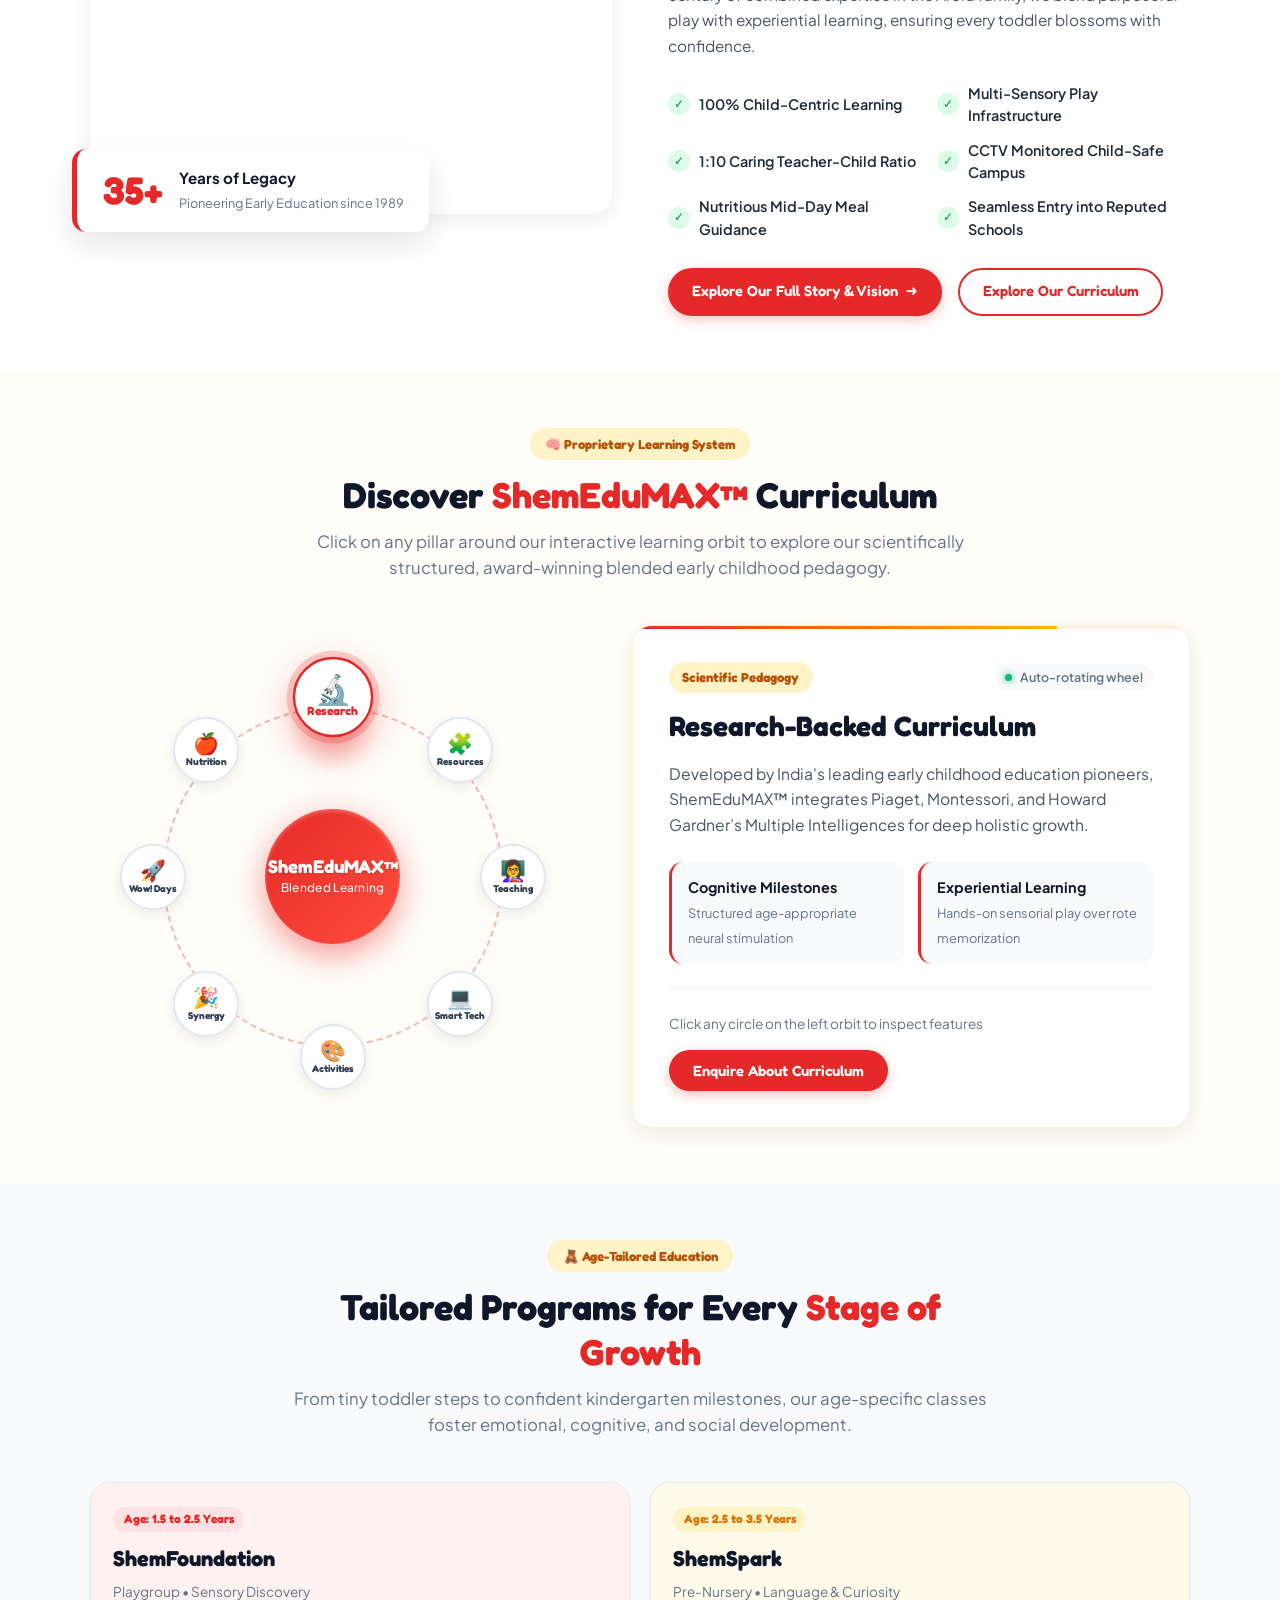
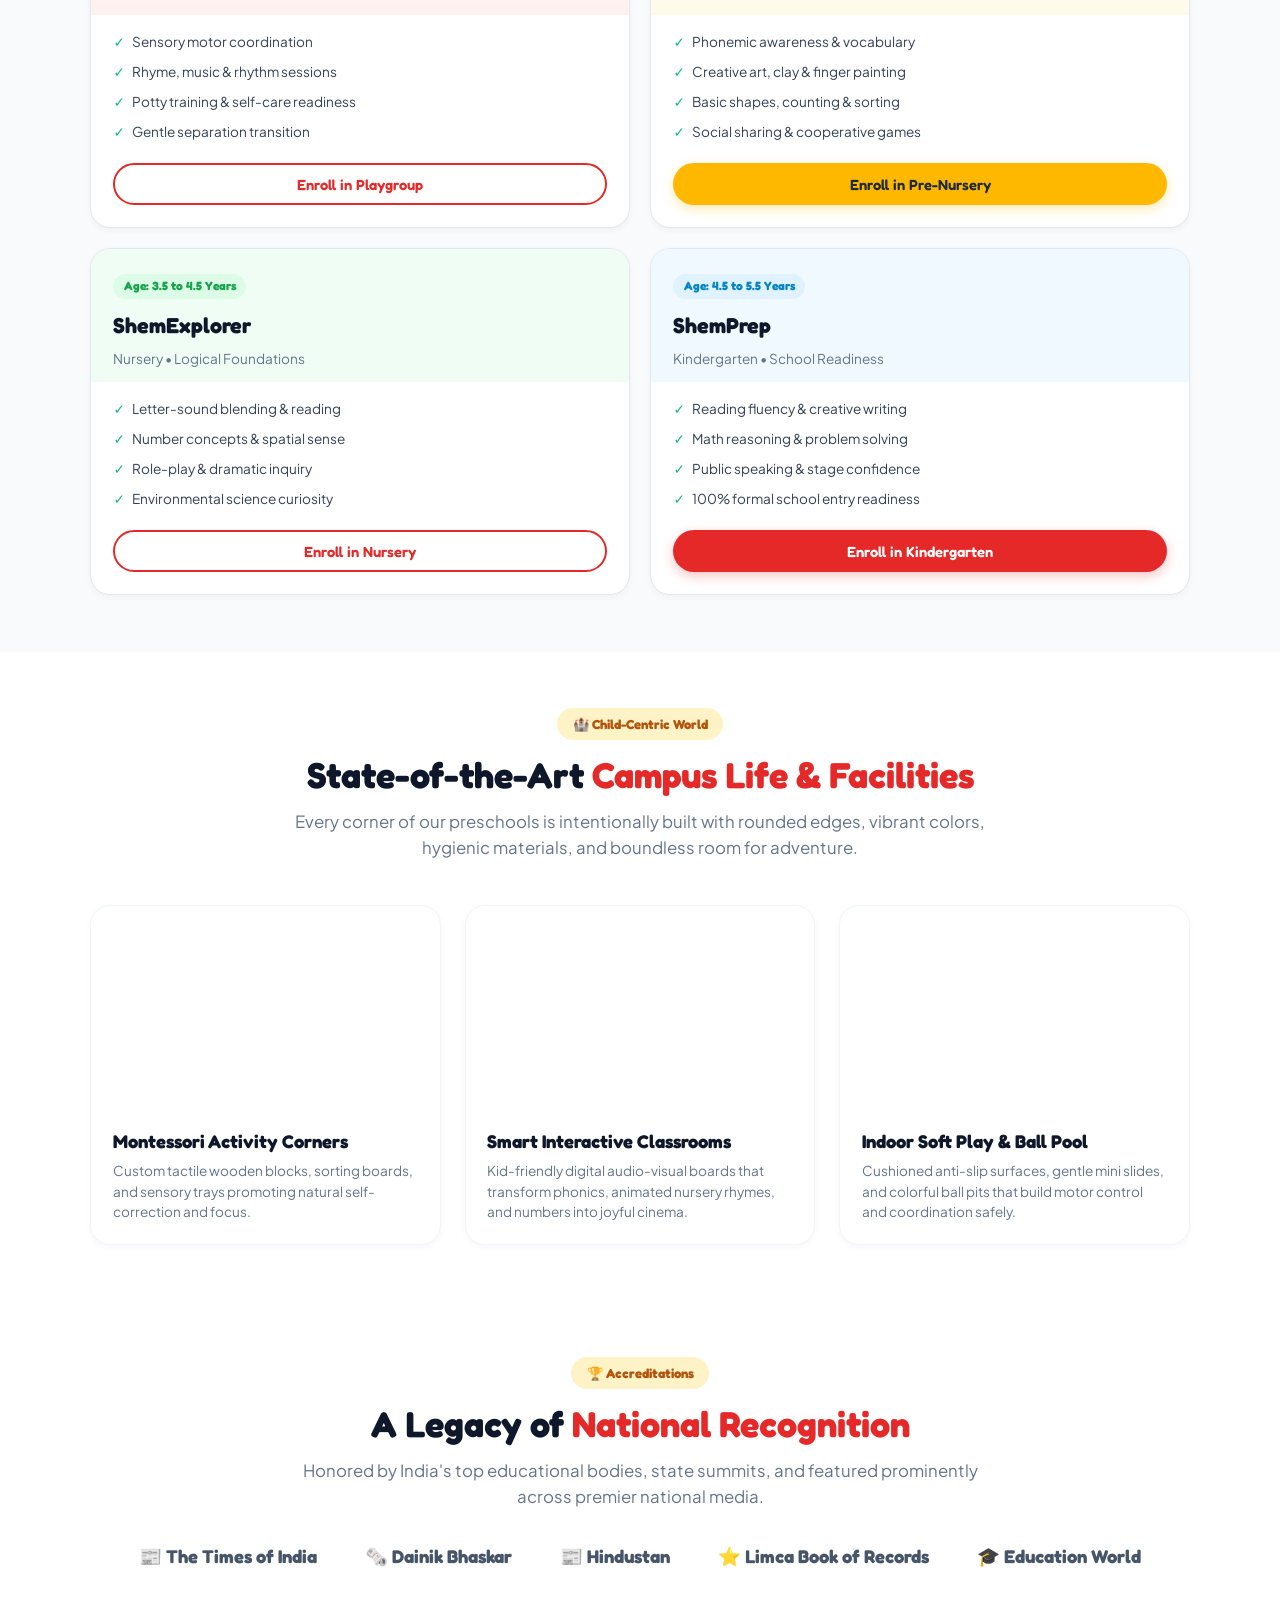
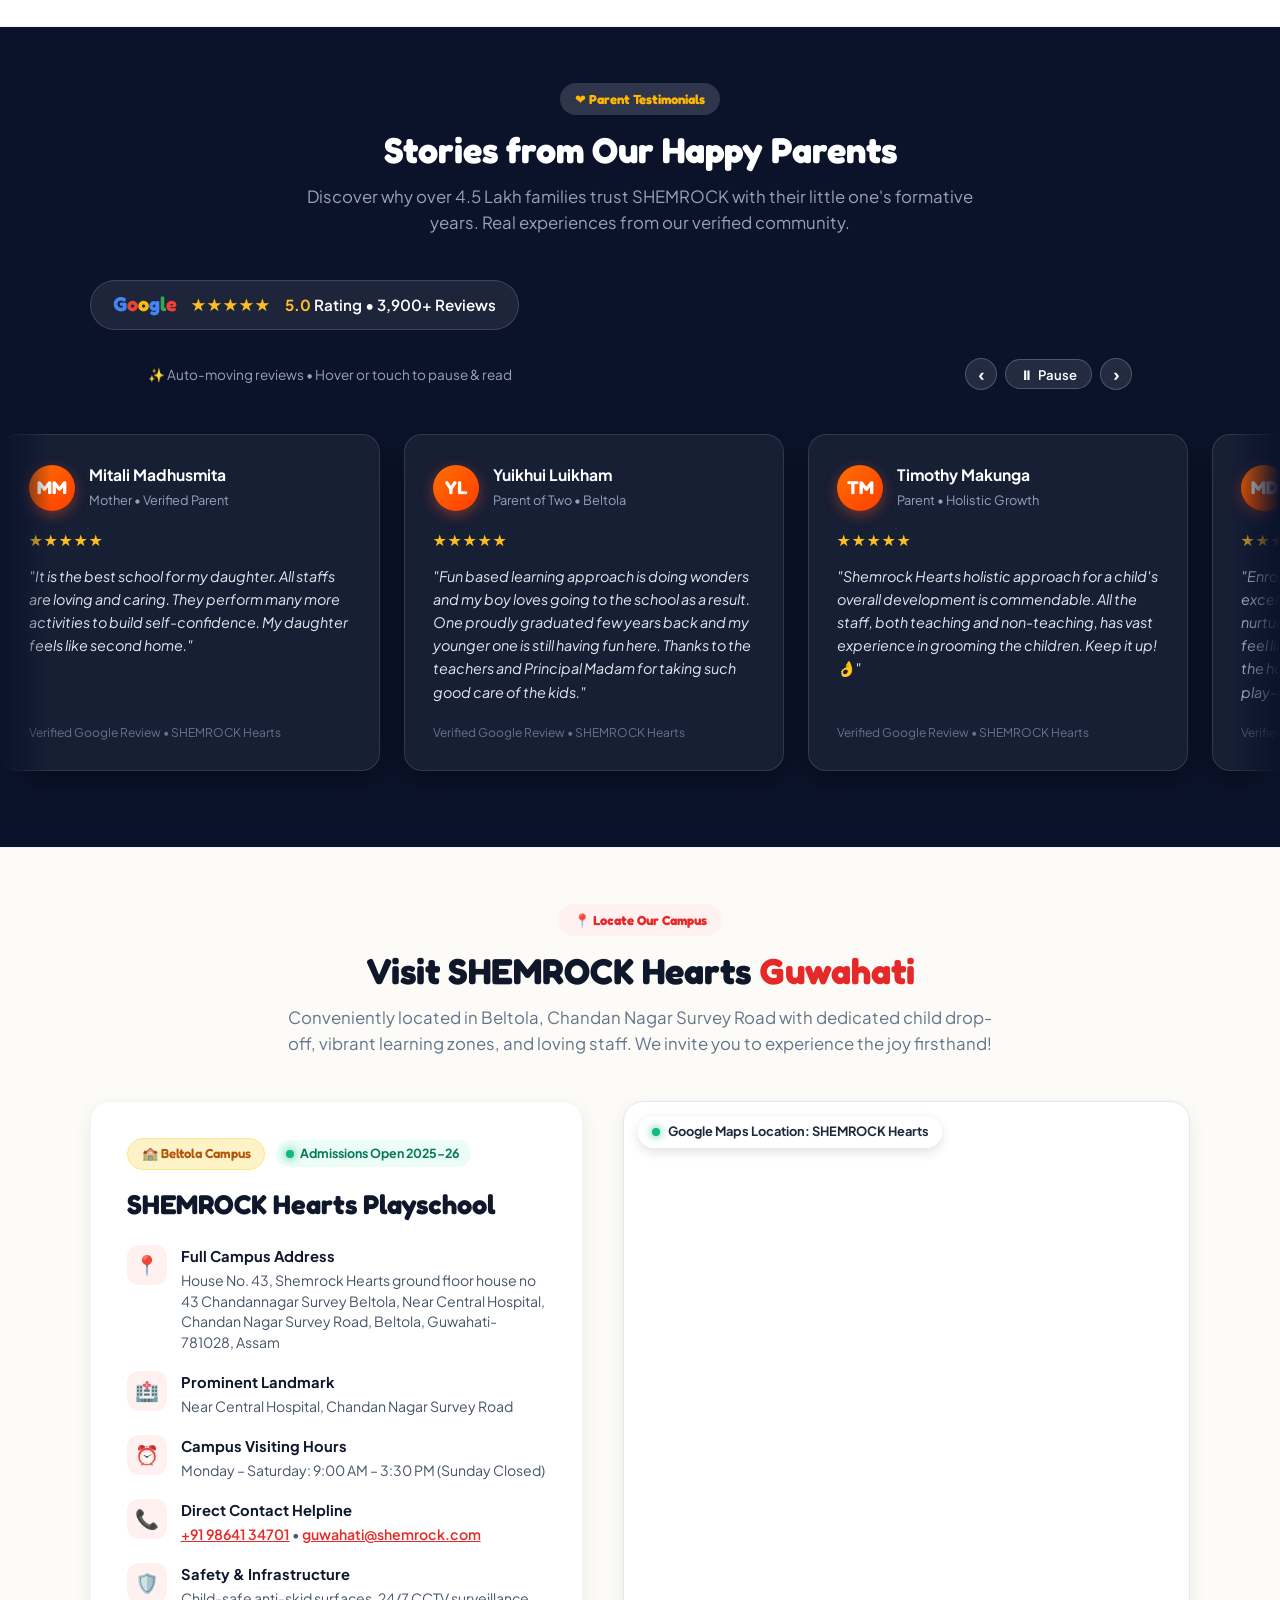
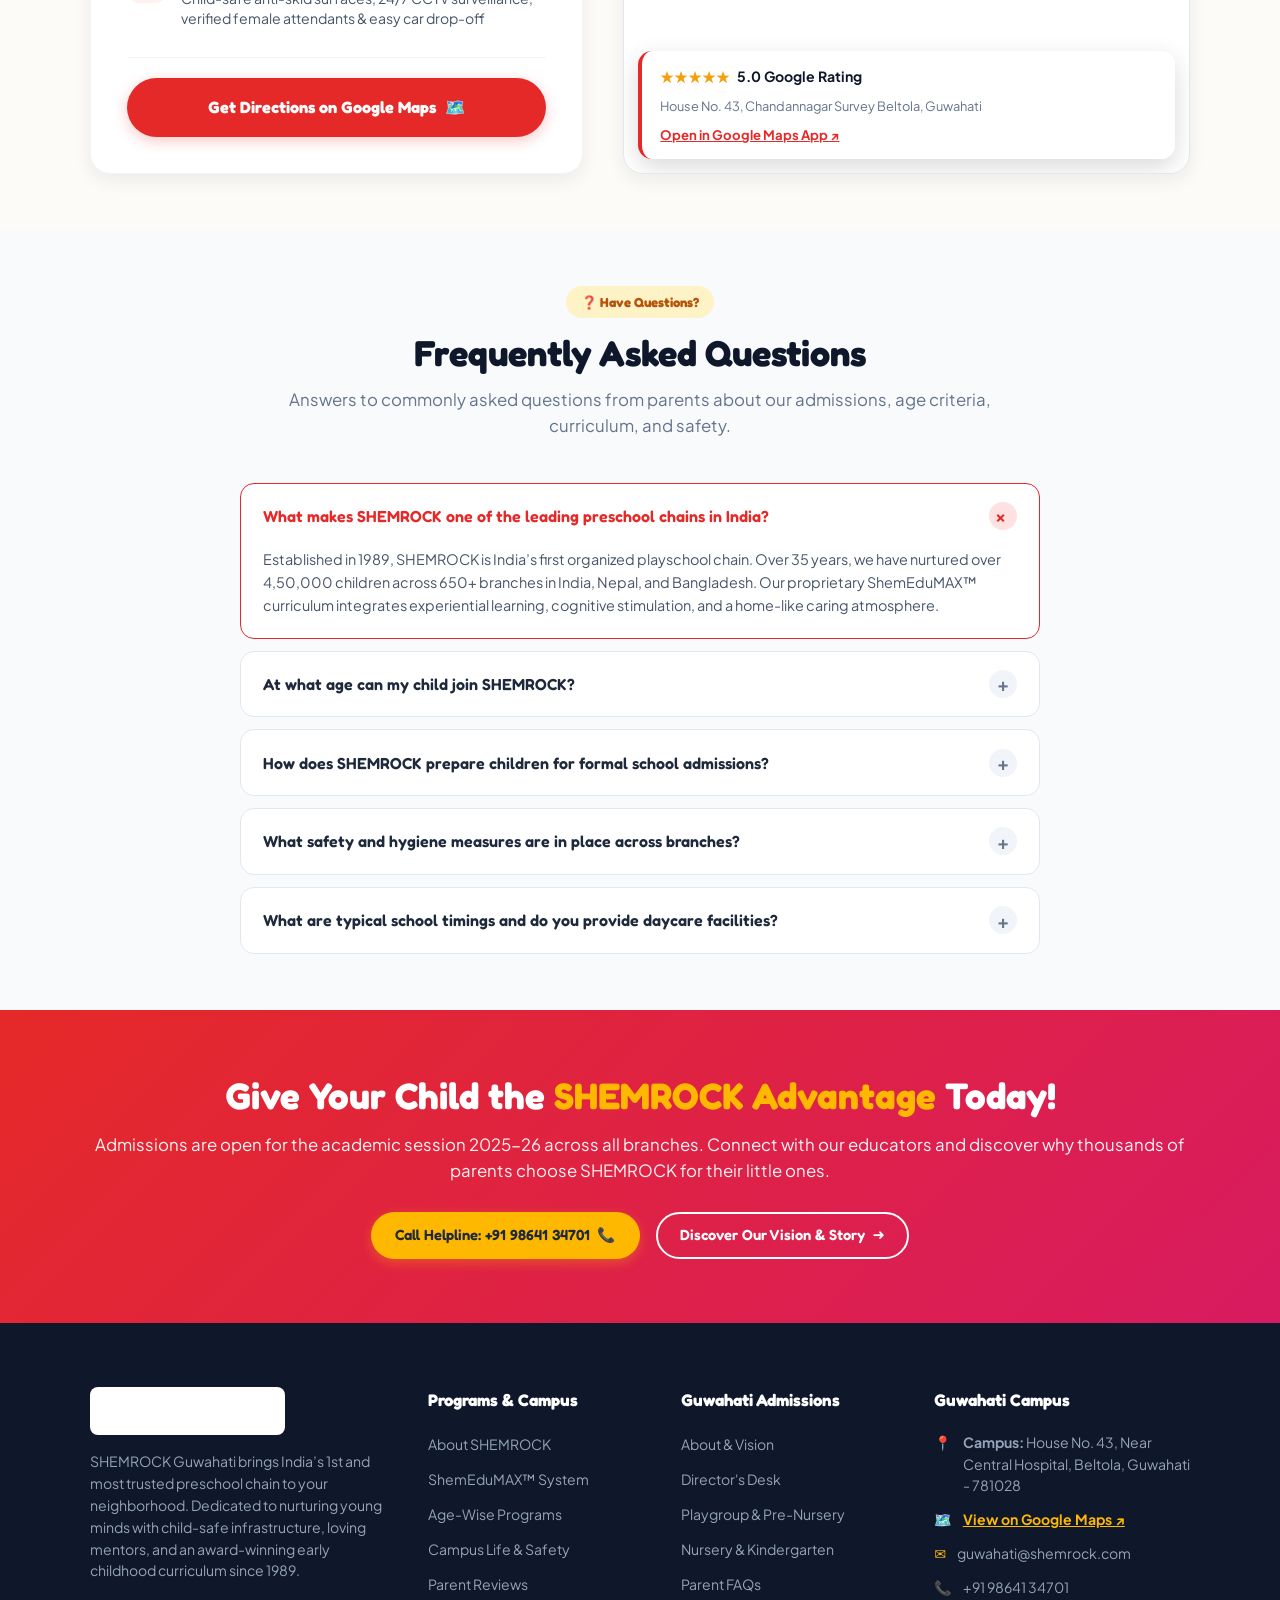
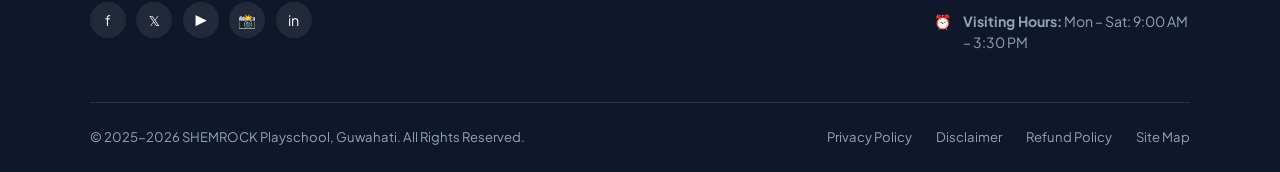
==== commit 94e7a023: "Update website: remove unwanted CTAs, integrate authentic reviews, and add dedicated About Us page" ====
--- a/index.html
+++ b/index.html
@@ -65,7 +65,7 @@
 
         <ul class="nav-menu" id="navMenu">
           <li class="nav-item">
-            <a href="#about" class="nav-link">
+            <a href="about.html" class="nav-link">
               <span class="nav-link-icon">🏫</span>
               <span class="nav-link-text">About Us</span>
               <span class="nav-link-arrow">›</span>
@@ -121,7 +121,7 @@
             <span>📞</span> Call: +91 98641 34701
           </a>
           <button class="drawer-action-btn drawer-btn-enquire" onclick="openAdmissionModal(); if(window.closeMobileMenu) window.closeMobileMenu();">
-            <span>🎒 Book Campus Tour</span>
+            <span>🎒 Admissions Enquiry</span>
           </button>
           <div class="drawer-campus-note">
             <span>📍 Beltola, Guwahati • Admissions Open 2025–26</span>
@@ -177,10 +177,10 @@
           research-backed, play-based early learning, warmth, and lifelong joy.
         </p>
         <div class="hero-actions">
-          <button class="btn btn-primary" onclick="openAdmissionModal()">
-            <span>Book a Free Campus Tour</span>
-            <span>🏫</span>
-          </button>
+          <a href="about.html" class="btn btn-primary">
+            <span>Discover SHEMROCK</span>
+            <span>➜</span>
+          </a>
           <a href="tel:+919864134701" class="btn btn-yellow">
             <span>Call: +91 98641 34701</span>
             <span>📞</span>
@@ -264,7 +264,7 @@
       <div class="pillars-grid" id="pillarsGrid">
         <!-- Pillar 1: Magenta / Pink -->
         <div class="pillar-card pillar-magenta"
-          onclick="document.getElementById('about').scrollIntoView({behavior: 'smooth'})">
+          onclick="window.location.href='about.html#vision'">
           <div>
             <div class="pillar-icon-box">🎯</div>
             <h3 class="pillar-title">Vision & Mission</h3>
@@ -278,7 +278,7 @@
 
         <!-- Pillar 2: Amber / Golden -->
         <div class="pillar-card pillar-amber"
-          onclick="document.getElementById('about').scrollIntoView({behavior: 'smooth'})">
+          onclick="window.location.href='about.html#leadership'">
           <div>
             <div class="pillar-icon-box">👥</div>
             <h3 class="pillar-title">Visionary Leadership</h3>
@@ -385,8 +385,11 @@
           <li class="check-item"><span class="check-icon">✓</span> Seamless Entry into Reputed Schools</li>
         </ul>
 
-        <div style="display: flex; gap: 1rem; flex-wrap: wrap;">
-          <button class="btn btn-primary" onclick="openAdmissionModal()">Book a Campus Visit</button>
+        <div class="about-action-btns">
+          <a href="about.html" class="btn btn-primary">
+            <span>Explore Our Full Story & Vision</span>
+            <span>➜</span>
+          </a>
           <a href="#curriculum" class="btn btn-outline-primary">Explore Our Curriculum</a>
         </div>
       </div>
@@ -773,182 +776,148 @@
     <!-- Continuous Moving Marquee Track -->
     <div class="reviews-marquee-wrapper" id="reviewsMarqueeWrapper">
       <div class="reviews-marquee-track" id="reviewsTrack">
-        <!-- Card 1 -->
+        <!-- Card 1: Mitali Madhusmita -->
         <div class="review-card">
           <div>
             <div class="review-header">
-              <div class="review-avatar">PS</div>
-              <div class="review-author" style="text-align: left;">
-                <strong>Prachi Singh</strong>
-                <span>Mother of Aarav (Pre-Nursery)</span>
-              </div>
-            </div>
-            <div class="review-stars">★★★★★</div>
-            <p class="review-text">
-              "Shemrock is the best preschool in Banka! The teachers are truly invested in my child's growth. His
-              vocabulary and social confidence skyrocketed within three months of joining. The caring environment gives
-              working parents complete peace of mind."
-            </p>
-          </div>
-          <span class="review-date">Verified Google Review • July 2024</span>
-        </div>
-
-        <!-- Card 2 -->
+              <div class="review-avatar">MM</div>
+              <div class="review-author" style="text-align: left;">
+                <strong>Mitali Madhusmita</strong>
+                <span>Mother • Verified Parent</span>
+              </div>
+            </div>
+            <div class="review-stars">★★★★★</div>
+            <p class="review-text">
+              "It is the best school for my daughter. All staffs are loving and caring. They perform many more activities to build self-confidence. My daughter feels like second home."
+            </p>
+          </div>
+          <span class="review-date">Verified Google Review • SHEMROCK Hearts</span>
+        </div>
+
+        <!-- Card 2: Yuikhui Luikham -->
         <div class="review-card">
           <div>
             <div class="review-header">
-              <div class="review-avatar">AS</div>
-              <div class="review-author" style="text-align: left;">
-                <strong>Amit Singh</strong>
-                <span>Father of Ananya (Nursery)</span>
-              </div>
-            </div>
-            <div class="review-stars">★★★★★</div>
-            <p class="review-text">
-              "Amazing school for kids! Providing best learning process. Seen great improvement in my daughter. She
-              wakes up eager to go to school every morning because of the fun activities and loving teachers."
-            </p>
-          </div>
-          <span class="review-date">Verified Google Review • June 2024</span>
-        </div>
-
-        <!-- Card 3 -->
+              <div class="review-avatar">YL</div>
+              <div class="review-author" style="text-align: left;">
+                <strong>Yuikhui Luikham</strong>
+                <span>Parent of Two • Beltola</span>
+              </div>
+            </div>
+            <div class="review-stars">★★★★★</div>
+            <p class="review-text">
+              "Fun based learning approach is doing wonders and my boy loves going to the school as a result. One proudly graduated few years back and my younger one is still having fun here. Thanks to the teachers and Principal Madam for taking such good care of the kids."
+            </p>
+          </div>
+          <span class="review-date">Verified Google Review • SHEMROCK Hearts</span>
+        </div>
+
+        <!-- Card 3: Timothy Makunga -->
         <div class="review-card">
           <div>
             <div class="review-header">
-              <div class="review-avatar">SD</div>
-              <div class="review-author" style="text-align: left;">
-                <strong>Swarna Das</strong>
-                <span>Mother of Reyansh (Kindergarten)</span>
-              </div>
-            </div>
-            <div class="review-stars">★★★★★</div>
-            <p class="review-text">
-              "I am thankful to the Shemford Little Star Play School for building the future of the children through
-              innovative ideas. Reyansh cleared all top primary school interviews with ease thanks to ShemEduMAX™
-              curriculum!"
-            </p>
-          </div>
-          <span class="review-date">Verified Google Review • June 2024</span>
-        </div>
-
-        <!-- Card 4 (Guwahati Beltola Feedback) -->
+              <div class="review-avatar">TM</div>
+              <div class="review-author" style="text-align: left;">
+                <strong>Timothy Makunga</strong>
+                <span>Parent • Holistic Growth</span>
+              </div>
+            </div>
+            <div class="review-stars">★★★★★</div>
+            <p class="review-text">
+              "Shemrock Hearts holistic approach for a child's overall development is commendable. All the staff, both teaching and non-teaching, has vast experience in grooming the children. Keep it up! 👌"
+            </p>
+          </div>
+          <span class="review-date">Verified Google Review • SHEMROCK Hearts</span>
+        </div>
+
+        <!-- Card 4: Mridusmita Devi Singha -->
         <div class="review-card">
           <div>
             <div class="review-header">
-              <div class="review-avatar">RB</div>
-              <div class="review-author" style="text-align: left;">
-                <strong>Rupali Barman</strong>
-                <span>Mother of Ishan (Playgroup)</span>
-              </div>
-            </div>
-            <div class="review-stars">★★★★★</div>
-            <p class="review-text">
-              "Finding a preschool near Beltola that feels like a second home was our top priority. The female staff and
-              teachers at SHEMROCK Hearts Guwahati are extraordinarily gentle and caring. Ishan stopped crying on day 3
-              and now loves the sensory ball pool!"
-            </p>
-          </div>
-          <span class="review-date">Verified Google Review • August 2024</span>
-        </div>
-
-        <!-- Card 5 -->
+              <div class="review-avatar">MD</div>
+              <div class="review-author" style="text-align: left;">
+                <strong>Mridusmita Devi Singha</strong>
+                <span>Parent • Play-based Learning</span>
+              </div>
+            </div>
+            <div class="review-stars">★★★★★</div>
+            <p class="review-text">
+              "Enrolling our child at Shemrock Hearts was an excellent choice. The dedicated staff and nurturing environment have made the school feel like a second home. We deeply appreciate the holistic approach that perfectly balances play-based learning and care."
+            </p>
+          </div>
+          <span class="review-date">Verified Google Review • SHEMROCK Hearts</span>
+        </div>
+
+        <!-- Card 5: Lipika Sarmah -->
         <div class="review-card">
           <div>
             <div class="review-header">
-              <div class="review-avatar">DK</div>
-              <div class="review-author" style="text-align: left;">
-                <strong>Debojit Kalita</strong>
-                <span>Father of Mayur (Nursery)</span>
-              </div>
-            </div>
-            <div class="review-stars">★★★★★</div>
-            <p class="review-text">
-              "The ShemEduMAX™ blended curriculum really works wonders. Mayur's phonetic pronunciation and curiosity for
-              nature have grown tremendously. Plus, CCTV access and strict hygiene give us complete reassurance."
-            </p>
-          </div>
-          <span class="review-date">Verified Google Review • September 2024</span>
-        </div>
-
-        <!-- Card 6 -->
+              <div class="review-avatar">LS</div>
+              <div class="review-author" style="text-align: left;">
+                <strong>Lipika Sarmah</strong>
+                <span>Mother of Ritvik (Playgroup to Sr KG)</span>
+              </div>
+            </div>
+            <div class="review-stars">★★★★★</div>
+            <p class="review-text">
+              "Shemrock Hearts is like a second home for all kids. Teachers and all the staffs are so caring. My son Ritvik has completed his play group to Sr kg in this school. As a mother I am very much satisfied, and thankful to all for nurturing my boy so caringly. ❤️"
+            </p>
+          </div>
+          <span class="review-date">Verified Google Review • Full Playschool Journey</span>
+        </div>
+
+        <!-- Card 6: Indrajit Kakati -->
         <div class="review-card">
           <div>
             <div class="review-header">
-              <div class="review-avatar">PG</div>
-              <div class="review-author" style="text-align: left;">
-                <strong>Priyanka Goswami</strong>
-                <span>Mother of Anika (Pre-Nursery)</span>
-              </div>
-            </div>
-            <div class="review-stars">★★★★★</div>
-            <p class="review-text">
-              "Wonderful playschool in Chandannagar Survey Beltola! The campus is vibrant, safe, and beautifully
-              maintained. The Wow! Wednesdays are my daughter's absolute favorite. Truly the best foundation in
-              Guwahati."
-            </p>
-          </div>
-          <span class="review-date">Verified Google Review • October 2024</span>
-        </div>
-
-        <!-- Card 7 -->
+              <div class="review-avatar">IK</div>
+              <div class="review-author" style="text-align: left;">
+                <strong>Indrajit Kakati</strong>
+                <span>Local Guide • Beltola Survey Area</span>
+              </div>
+            </div>
+            <div class="review-stars">★★★★★</div>
+            <p class="review-text">
+              "This is the best play school in Beltola, Survey area. It has well trained teachers, very good staff and a very good learning atmosphere. If you are planning for your kid's first step of schooling then this is the right choice."
+            </p>
+          </div>
+          <span class="review-date">Verified Google Review • Beltola Guwahati</span>
+        </div>
+
+        <!-- Card 7: Kalpajit Dutta -->
         <div class="review-card">
           <div>
             <div class="review-header">
-              <div class="review-avatar">NB</div>
-              <div class="review-author" style="text-align: left;">
-                <strong>Nilotpal Bora</strong>
-                <span>Father of Avyukta (Kindergarten)</span>
-              </div>
-            </div>
-            <div class="review-stars">★★★★★</div>
-            <p class="review-text">
-              "Avyukta cleared his admission interview for formal school with zero stress! The school readiness and
-              stage exposure at SHEMROCK Hearts built his public speaking and conversational English so naturally.
-              Grateful to the teachers!"
-            </p>
-          </div>
-          <span class="review-date">Verified Google Review • November 2024</span>
-        </div>
-
-        <!-- Card 8 -->
+              <div class="review-avatar">KD</div>
+              <div class="review-author" style="text-align: left;">
+                <strong>Kalpajit Dutta</strong>
+                <span>Parent • Holistic Activities</span>
+              </div>
+            </div>
+            <div class="review-stars">★★★★★</div>
+            <p class="review-text">
+              "All the teachers and staff are very nice and caring. They conduct lots of activities apart from academics which I think make the kids learning complete."
+            </p>
+          </div>
+          <span class="review-date">Verified Google Review • SHEMROCK Hearts</span>
+        </div>
+
+        <!-- Card 8: Rashmi Agarwal -->
         <div class="review-card">
           <div>
             <div class="review-header">
-              <div class="review-avatar">SM</div>
-              <div class="review-author" style="text-align: left;">
-                <strong>Sunita Medhi</strong>
-                <span>Mother of Prisha (Playgroup)</span>
-              </div>
-            </div>
-            <div class="review-stars">★★★★★</div>
-            <p class="review-text">
-              "As working parents, SHEMROCK's day-to-day communication and compassionate mentors have been a blessing.
-              The teachers send joyful updates and focus on good eating habits and motor skills. Highly recommend to all
-              Beltola parents."
-            </p>
-          </div>
-          <span class="review-date">Verified Google Review • December 2024</span>
-        </div>
-
-        <!-- Card 9 -->
-        <div class="review-card">
-          <div>
-            <div class="review-header">
-              <div class="review-avatar">TC</div>
-              <div class="review-author" style="text-align: left;">
-                <strong>Tanushree Choudhury</strong>
-                <span>Mother of Vivaan (Nursery)</span>
-              </div>
-            </div>
-            <div class="review-stars">★★★★★</div>
-            <p class="review-text">
-              "The teacher-to-child ratio here is truly 1:10. Every child receives individual attention. Vivaan loves
-              the storytelling corners and tactile puzzle kits. His vocabulary surprised all our relatives during
-              holidays!"
-            </p>
-          </div>
-          <span class="review-date">Verified Google Review • January 2025</span>
+              <div class="review-avatar">RA</div>
+              <div class="review-author" style="text-align: left;">
+                <strong>Rashmi Agarwal</strong>
+                <span>Local Guide • Experienced Pedagogy</span>
+              </div>
+            </div>
+            <div class="review-stars">★★★★★</div>
+            <p class="review-text">
+              "Experienced teaching staff and homely atmosphere. Beautiful and kids friendly infrastructure with caring teachers and baidos and excellent academics."
+            </p>
+          </div>
+          <span class="review-date">Verified Google Review • Beltola Guwahati</span>
         </div>
 
         <!-- DUPLICATE SET FOR INFINITE SEAMLESS MARQUEE LOOP -->
@@ -956,178 +925,144 @@
         <div class="review-card" aria-hidden="true">
           <div>
             <div class="review-header">
-              <div class="review-avatar">PS</div>
-              <div class="review-author" style="text-align: left;">
-                <strong>Prachi Singh</strong>
-                <span>Mother of Aarav (Pre-Nursery)</span>
-              </div>
-            </div>
-            <div class="review-stars">★★★★★</div>
-            <p class="review-text">
-              "Shemrock is the best preschool in Banka! The teachers are truly invested in my child's growth. His
-              vocabulary and social confidence skyrocketed within three months of joining. The caring environment gives
-              working parents complete peace of mind."
-            </p>
-          </div>
-          <span class="review-date">Verified Google Review • July 2024</span>
+              <div class="review-avatar">MM</div>
+              <div class="review-author" style="text-align: left;">
+                <strong>Mitali Madhusmita</strong>
+                <span>Mother • Verified Parent</span>
+              </div>
+            </div>
+            <div class="review-stars">★★★★★</div>
+            <p class="review-text">
+              "It is the best school for my daughter. All staffs are loving and caring. They perform many more activities to build self-confidence. My daughter feels like second home."
+            </p>
+          </div>
+          <span class="review-date">Verified Google Review • SHEMROCK Hearts</span>
         </div>
 
         <!-- Card 2 Dupl -->
         <div class="review-card" aria-hidden="true">
           <div>
             <div class="review-header">
-              <div class="review-avatar">AS</div>
-              <div class="review-author" style="text-align: left;">
-                <strong>Amit Singh</strong>
-                <span>Father of Ananya (Nursery)</span>
-              </div>
-            </div>
-            <div class="review-stars">★★★★★</div>
-            <p class="review-text">
-              "Amazing school for kids! Providing best learning process. Seen great improvement in my daughter. She
-              wakes up eager to go to school every morning because of the fun activities and loving teachers."
-            </p>
-          </div>
-          <span class="review-date">Verified Google Review • June 2024</span>
+              <div class="review-avatar">YL</div>
+              <div class="review-author" style="text-align: left;">
+                <strong>Yuikhui Luikham</strong>
+                <span>Parent of Two • Beltola</span>
+              </div>
+            </div>
+            <div class="review-stars">★★★★★</div>
+            <p class="review-text">
+              "Fun based learning approach is doing wonders and my boy loves going to the school as a result. One proudly graduated few years back and my younger one is still having fun here. Thanks to the teachers and Principal Madam for taking such good care of the kids."
+            </p>
+          </div>
+          <span class="review-date">Verified Google Review • SHEMROCK Hearts</span>
         </div>
 
         <!-- Card 3 Dupl -->
         <div class="review-card" aria-hidden="true">
           <div>
             <div class="review-header">
-              <div class="review-avatar">SD</div>
-              <div class="review-author" style="text-align: left;">
-                <strong>Swarna Das</strong>
-                <span>Mother of Reyansh (Kindergarten)</span>
-              </div>
-            </div>
-            <div class="review-stars">★★★★★</div>
-            <p class="review-text">
-              "I am thankful to the Shemford Little Star Play School for building the future of the children through
-              innovative ideas. Reyansh cleared all top primary school interviews with ease thanks to ShemEduMAX™
-              curriculum!"
-            </p>
-          </div>
-          <span class="review-date">Verified Google Review • June 2024</span>
+              <div class="review-avatar">TM</div>
+              <div class="review-author" style="text-align: left;">
+                <strong>Timothy Makunga</strong>
+                <span>Parent • Holistic Growth</span>
+              </div>
+            </div>
+            <div class="review-stars">★★★★★</div>
+            <p class="review-text">
+              "Shemrock Hearts holistic approach for a child's overall development is commendable. All the staff, both teaching and non-teaching, has vast experience in grooming the children. Keep it up! 👌"
+            </p>
+          </div>
+          <span class="review-date">Verified Google Review • SHEMROCK Hearts</span>
         </div>
 
         <!-- Card 4 Dupl -->
         <div class="review-card" aria-hidden="true">
           <div>
             <div class="review-header">
-              <div class="review-avatar">RB</div>
-              <div class="review-author" style="text-align: left;">
-                <strong>Rupali Barman</strong>
-                <span>Mother of Ishan (Playgroup)</span>
-              </div>
-            </div>
-            <div class="review-stars">★★★★★</div>
-            <p class="review-text">
-              "Finding a preschool near Beltola that feels like a second home was our top priority. The female staff and
-              teachers at SHEMROCK Hearts Guwahati are extraordinarily gentle and caring. Ishan stopped crying on day 3
-              and now loves the sensory ball pool!"
-            </p>
-          </div>
-          <span class="review-date">Verified Google Review • August 2024</span>
+              <div class="review-avatar">MD</div>
+              <div class="review-author" style="text-align: left;">
+                <strong>Mridusmita Devi Singha</strong>
+                <span>Parent • Play-based Learning</span>
+              </div>
+            </div>
+            <div class="review-stars">★★★★★</div>
+            <p class="review-text">
+              "Enrolling our child at Shemrock Hearts was an excellent choice. The dedicated staff and nurturing environment have made the school feel like a second home. We deeply appreciate the holistic approach that perfectly balances play-based learning and care."
+            </p>
+          </div>
+          <span class="review-date">Verified Google Review • SHEMROCK Hearts</span>
         </div>
 
         <!-- Card 5 Dupl -->
         <div class="review-card" aria-hidden="true">
           <div>
             <div class="review-header">
-              <div class="review-avatar">DK</div>
-              <div class="review-author" style="text-align: left;">
-                <strong>Debojit Kalita</strong>
-                <span>Father of Mayur (Nursery)</span>
-              </div>
-            </div>
-            <div class="review-stars">★★★★★</div>
-            <p class="review-text">
-              "The ShemEduMAX™ blended curriculum really works wonders. Mayur's phonetic pronunciation and curiosity for
-              nature have grown tremendously. Plus, CCTV access and strict hygiene give us complete reassurance."
-            </p>
-          </div>
-          <span class="review-date">Verified Google Review • September 2024</span>
+              <div class="review-avatar">LS</div>
+              <div class="review-author" style="text-align: left;">
+                <strong>Lipika Sarmah</strong>
+                <span>Mother of Ritvik (Playgroup to Sr KG)</span>
+              </div>
+            </div>
+            <div class="review-stars">★★★★★</div>
+            <p class="review-text">
+              "Shemrock Hearts is like a second home for all kids. Teachers and all the staffs are so caring. My son Ritvik has completed his play group to Sr kg in this school. As a mother I am very much satisfied, and thankful to all for nurturing my boy so caringly. ❤️"
+            </p>
+          </div>
+          <span class="review-date">Verified Google Review • Full Playschool Journey</span>
         </div>
 
         <!-- Card 6 Dupl -->
         <div class="review-card" aria-hidden="true">
           <div>
             <div class="review-header">
-              <div class="review-avatar">PG</div>
-              <div class="review-author" style="text-align: left;">
-                <strong>Priyanka Goswami</strong>
-                <span>Mother of Anika (Pre-Nursery)</span>
-              </div>
-            </div>
-            <div class="review-stars">★★★★★</div>
-            <p class="review-text">
-              "Wonderful playschool in Chandannagar Survey Beltola! The campus is vibrant, safe, and beautifully
-              maintained. The Wow! Wednesdays are my daughter's absolute favorite. Truly the best foundation in
-              Guwahati."
-            </p>
-          </div>
-          <span class="review-date">Verified Google Review • October 2024</span>
+              <div class="review-avatar">IK</div>
+              <div class="review-author" style="text-align: left;">
+                <strong>Indrajit Kakati</strong>
+                <span>Local Guide • Beltola Survey Area</span>
+              </div>
+            </div>
+            <div class="review-stars">★★★★★</div>
+            <p class="review-text">
+              "This is the best play school in Beltola, Survey area. It has well trained teachers, very good staff and a very good learning atmosphere. If you are planning for your kid's first step of schooling then this is the right choice."
+            </p>
+          </div>
+          <span class="review-date">Verified Google Review • Beltola Guwahati</span>
         </div>
 
         <!-- Card 7 Dupl -->
         <div class="review-card" aria-hidden="true">
           <div>
             <div class="review-header">
-              <div class="review-avatar">NB</div>
-              <div class="review-author" style="text-align: left;">
-                <strong>Nilotpal Bora</strong>
-                <span>Father of Avyukta (Kindergarten)</span>
-              </div>
-            </div>
-            <div class="review-stars">★★★★★</div>
-            <p class="review-text">
-              "Avyukta cleared his admission interview for formal school with zero stress! The school readiness and
-              stage exposure at SHEMROCK Hearts built his public speaking and conversational English so naturally.
-              Grateful to the teachers!"
-            </p>
-          </div>
-          <span class="review-date">Verified Google Review • November 2024</span>
+              <div class="review-avatar">KD</div>
+              <div class="review-author" style="text-align: left;">
+                <strong>Kalpajit Dutta</strong>
+                <span>Parent • Holistic Activities</span>
+              </div>
+            </div>
+            <div class="review-stars">★★★★★</div>
+            <p class="review-text">
+              "All the teachers and staff are very nice and caring. They conduct lots of activities apart from academics which I think make the kids learning complete."
+            </p>
+          </div>
+          <span class="review-date">Verified Google Review • SHEMROCK Hearts</span>
         </div>
 
         <!-- Card 8 Dupl -->
         <div class="review-card" aria-hidden="true">
           <div>
             <div class="review-header">
-              <div class="review-avatar">SM</div>
-              <div class="review-author" style="text-align: left;">
-                <strong>Sunita Medhi</strong>
-                <span>Mother of Prisha (Playgroup)</span>
-              </div>
-            </div>
-            <div class="review-stars">★★★★★</div>
-            <p class="review-text">
-              "As working parents, SHEMROCK's day-to-day communication and compassionate mentors have been a blessing.
-              The teachers send joyful updates and focus on good eating habits and motor skills. Highly recommend to all
-              Beltola parents."
-            </p>
-          </div>
-          <span class="review-date">Verified Google Review • December 2024</span>
-        </div>
-
-        <!-- Card 9 Dupl -->
-        <div class="review-card" aria-hidden="true">
-          <div>
-            <div class="review-header">
-              <div class="review-avatar">TC</div>
-              <div class="review-author" style="text-align: left;">
-                <strong>Tanushree Choudhury</strong>
-                <span>Mother of Vivaan (Nursery)</span>
-              </div>
-            </div>
-            <div class="review-stars">★★★★★</div>
-            <p class="review-text">
-              "The teacher-to-child ratio here is truly 1:10. Every child receives individual attention. Vivaan loves
-              the storytelling corners and tactile puzzle kits. His vocabulary surprised all our relatives during
-              holidays!"
-            </p>
-          </div>
-          <span class="review-date">Verified Google Review • January 2025</span>
+              <div class="review-avatar">RA</div>
+              <div class="review-author" style="text-align: left;">
+                <strong>Rashmi Agarwal</strong>
+                <span>Local Guide • Experienced Pedagogy</span>
+              </div>
+            </div>
+            <div class="review-stars">★★★★★</div>
+            <p class="review-text">
+              "Experienced teaching staff and homely atmosphere. Beautiful and kids friendly infrastructure with caring teachers and baidos and excellent academics."
+            </p>
+          </div>
+          <span class="review-date">Verified Google Review • Beltola Guwahati</span>
         </div>
       </div>
     </div>
@@ -1206,18 +1141,10 @@
 
           <div class="location-actions">
             <a href="https://maps.google.com/?cid=10112229116156857562&g_mp=CiVnb29nbGUubWFwcy5wbGFjZXMudjEuUGxhY2VzLkdldFBsYWNlEAMYASAF&hl=en-US&source=embed"
-              target="_blank" rel="noopener noreferrer" class="btn btn-primary">
+              target="_blank" rel="noopener noreferrer" class="btn btn-primary location-maps-btn">
               <span>Get Directions on Google Maps</span>
               <span>🗺️</span>
             </a>
-            <a href="tel:+919864134701" class="btn btn-yellow">
-              <span>Call Campus</span>
-              <span>📞</span>
-            </a>
-            <button class="btn btn-outline-primary" onclick="openAdmissionModal('Guwahati Beltola Campus')">
-              <span>Book Campus Visit</span>
-              <span>🎒</span>
-            </button>
           </div>
         </div>
 
@@ -1340,17 +1267,17 @@
         Give Your Child the <span style="color: #FFB800;">SHEMROCK Advantage</span> Today!
       </h2>
       <p class="cta-banner-desc">
-        Admissions are open for the academic session 2025-26 across all branches. Schedule a personalized campus tour
-        and experience the warmth firsthand.
+        Admissions are open for the academic session 2025-26 across all branches. Connect with our educators
+        and discover why thousands of parents choose SHEMROCK for their little ones.
       </p>
       <div class="cta-buttons">
-        <button class="btn btn-yellow" onclick="openAdmissionModal()">
-          <span>Book a Free Campus Tour</span>
-          <span>📅</span>
-        </button>
-        <a href="tel:+919864134701" class="btn btn-outline-white">
+        <a href="tel:+919864134701" class="btn btn-yellow">
           <span>Call Helpline: +91 98641 34701</span>
           <span>📞</span>
+        </a>
+        <a href="about.html" class="btn btn-outline-white">
+          <span>Discover Our Vision & Story</span>
+          <span>➜</span>
         </a>
       </div>
     </div>
@@ -1379,7 +1306,7 @@
         <div class="footer-col">
           <h5>Programs & Campus</h5>
           <ul class="footer-links">
-            <li><a href="#about">About SHEMROCK</a></li>
+            <li><a href="about.html">About SHEMROCK</a></li>
             <li><a href="#curriculum">ShemEduMAX™ System</a></li>
             <li><a href="#programs">Age-Wise Programs</a></li>
             <li><a href="#facilities">Campus Life & Safety</a></li>
@@ -1390,9 +1317,8 @@
         <div class="footer-col">
           <h5>Guwahati Admissions</h5>
           <ul class="footer-links">
-            <li><a href="#about">Admissions 2025-26</a></li>
-            <li><a href="javascript:void(0)" onclick="openAdmissionModal('Guwahati Campus Tour')">Book Campus Visit</a>
-            </li>
+            <li><a href="about.html">About & Vision</a></li>
+            <li><a href="about.html#leadership">Director's Desk</a></li>
             <li><a href="#programs">Playgroup & Pre-Nursery</a></li>
             <li><a href="#programs">Nursery & Kindergarten</a></li>
             <li><a href="#faq">Parent FAQs</a></li>
@@ -1456,17 +1382,17 @@
     </button>
   </div>
 
-  <!-- Admission & Campus Tour Modal -->
+  <!-- Admission Enquiry Modal -->
   <div class="modal-overlay" id="admissionModal">
     <div class="modal-card">
       <button class="modal-close-btn" id="modalCloseBtn" aria-label="Close modal">✕</button>
       <div style="text-align: center; margin-bottom: 1.5rem;">
         <span class="pill-badge pill-badge-yellow" style="margin-bottom: 0.5rem;">🎒 Guwahati Admissions 2025-26</span>
-        <h3 style="font-family: var(--font-heading); font-size: 1.6rem; color: #0F172A;">Book a Free Campus Tour</h3>
+        <h3 style="font-family: var(--font-heading); font-size: 1.6rem; color: #0F172A;">Admissions Enquiry 2025-26</h3>
         <p style="font-size: 0.88rem; color: #64748B;">📍 House No. 43, Shemrock Hearts, Chandannagar Survey Road,
           Beltola, Guwahati</p>
         <p style="font-size: 0.82rem; color: #94A3B8; margin-top: 0.25rem;">Leave your details and our Beltola counselor
-          will coordinate your visit slots.</p>
+          will assist you with all admissions guidance.</p>
       </div>
 
       <form id="admissionForm">
@@ -1497,16 +1423,16 @@
           </div>
         </div>
         <button type="submit" class="btn btn-primary" style="width: 100%; margin-top: 1rem; padding: 0.85rem;">
-          Confirm Tour Booking 🎉
+          Submit Admission Enquiry ✨
         </button>
       </form>
 
       <div id="formSuccess" style="display: none; text-align: center; padding: 2rem 1rem;">
         <div style="font-size: 3.5rem; margin-bottom: 0.75rem;">🎉</div>
-        <h4 style="font-family: var(--font-heading); font-size: 1.5rem; color: #10B981; margin-bottom: 0.5rem;">Tour
-          Request Confirmed!</h4>
+        <h4 style="font-family: var(--font-heading); font-size: 1.5rem; color: #10B981; margin-bottom: 0.5rem;">Enquiry
+          Received Successfully!</h4>
         <p style="color: #475569; font-size: 0.95rem;">Our Guwahati branch counselor will contact you within 2 business
-          hours with visiting slots and welcome kit details.</p>
+          hours with curriculum details and admission guidance.</p>
       </div>
     </div>
   </div>
@@ -1518,7 +1444,7 @@
         <span>📞 Call: 9864134701</span>
       </a>
       <button class="btn btn-primary mobile-sticky-btn" onclick="openAdmissionModal()">
-        <span>🎒 Book Tour</span>
+        <span>🎒 Enquire Now</span>
       </button>
     </div>
   </div>
--- a/style.css
+++ b/style.css
@@ -1703,10 +1703,29 @@
 
 .location-actions {
   display: flex;
-  flex-wrap: wrap;
-  gap: 0.75rem;
+  align-items: center;
   padding-top: 1.25rem;
   border-top: 1px solid #F1F5F9;
+}
+
+.location-actions .location-maps-btn {
+  width: 100%;
+  display: flex;
+  justify-content: center;
+  align-items: center;
+  gap: 0.6rem;
+  padding: 0.95rem 1.5rem;
+  font-size: 1.02rem;
+  font-weight: 700;
+  box-shadow: 0 4px 14px rgba(229, 41, 40, 0.25);
+}
+
+.about-action-btns {
+  display: flex;
+  gap: 1rem;
+  flex-wrap: wrap;
+  align-items: center;
+  margin-top: 1.25rem;
 }
 
 .location-map-wrap {
@@ -3563,3 +3582,587 @@
   90% { transform: scale(1.12) rotate(8deg); }
   95% { transform: scale(1.08) rotate(-4deg); }
 }
+
+/* ==========================================================================
+   DEDICATED ABOUT US PAGE STYLING
+   ========================================================================== */
+
+/* About Page Hero */
+.about-hero {
+  position: relative;
+  background: linear-gradient(135deg, #FFFDF7 0%, #FFF5F5 50%, #F0F9FF 100%);
+  padding: 8.5rem 0 4rem 0;
+  overflow: hidden;
+  border-bottom: 1px solid #F1F5F9;
+}
+
+.about-breadcrumb {
+  display: flex;
+  align-items: center;
+  gap: 0.5rem;
+  font-size: 0.88rem;
+  color: #64748B;
+  margin-bottom: 1.25rem;
+}
+
+.about-breadcrumb a {
+  color: var(--color-primary);
+  font-weight: 600;
+  transition: opacity 0.2s;
+}
+
+.about-breadcrumb a:hover {
+  text-decoration: underline;
+}
+
+.about-hero-content {
+  max-width: 860px;
+  margin: 0 auto;
+  text-align: center;
+}
+
+.about-hero-title {
+  font-family: var(--font-heading);
+  font-size: clamp(2.2rem, 4.5vw, 3.4rem);
+  color: #0F172A;
+  line-height: 1.18;
+  margin-bottom: 1.25rem;
+}
+
+.about-hero-desc {
+  font-size: clamp(1.05rem, 1.8vw, 1.2rem);
+  color: #475569;
+  line-height: 1.65;
+  margin-bottom: 2rem;
+}
+
+.about-quick-nav {
+  display: flex;
+  justify-content: center;
+  gap: 0.85rem;
+  flex-wrap: wrap;
+  margin-bottom: 2.5rem;
+}
+
+.about-nav-pill {
+  display: inline-flex;
+  align-items: center;
+  gap: 0.5rem;
+  background: #FFFFFF;
+  color: #1E293B;
+  font-weight: 600;
+  font-size: 0.92rem;
+  padding: 0.65rem 1.25rem;
+  border-radius: 99px;
+  border: 1.5px solid #E2E8F0;
+  box-shadow: 0 2px 8px rgba(0, 0, 0, 0.04);
+  transition: all 0.25s ease;
+  text-decoration: none;
+}
+
+.about-nav-pill:hover {
+  border-color: var(--color-primary);
+  color: var(--color-primary);
+  transform: translateY(-2px);
+  box-shadow: 0 6px 16px rgba(229, 41, 40, 0.12);
+}
+
+.about-stats-strip {
+  display: grid;
+  grid-template-columns: repeat(4, 1fr);
+  gap: 1.5rem;
+  background: #FFFFFF;
+  padding: 1.75rem 2rem;
+  border-radius: var(--radius-lg);
+  box-shadow: 0 10px 30px rgba(0, 0, 0, 0.05);
+  border: 1.5px solid #F1F5F9;
+  max-width: 900px;
+  margin: 0 auto;
+}
+
+.about-stat-item {
+  text-align: center;
+}
+
+.about-stat-number {
+  font-family: var(--font-heading);
+  font-size: 2rem;
+  font-weight: 800;
+  color: var(--color-primary);
+  display: block;
+  line-height: 1.2;
+}
+
+.about-stat-label {
+  font-size: 0.84rem;
+  color: #64748B;
+  font-weight: 500;
+  margin-top: 0.25rem;
+}
+
+/* Vision Section */
+.vision-section {
+  background: #FFFFFF;
+  padding: 5rem 0;
+  position: relative;
+}
+
+.vision-story-card {
+  background: linear-gradient(135deg, #FFF8E7 0%, #FFF 100%);
+  border: 2px solid #FEE2E2;
+  border-radius: var(--radius-lg);
+  padding: 2.5rem;
+  margin-bottom: 3.5rem;
+  box-shadow: 0 8px 24px rgba(229, 41, 40, 0.06);
+  position: relative;
+  overflow: hidden;
+}
+
+.vision-quote-tagline {
+  font-family: var(--font-heading);
+  font-size: 1.4rem;
+  color: #0F172A;
+  margin: 1rem 0;
+  line-height: 1.45;
+  font-style: italic;
+  display: flex;
+  align-items: center;
+  gap: 0.75rem;
+}
+
+.vision-quote-tagline::before {
+  content: "“";
+  font-size: 3rem;
+  color: var(--color-primary);
+  line-height: 0;
+  position: relative;
+  top: 0.4rem;
+}
+
+.vision-quote-tagline::after {
+  content: "”";
+  font-size: 3rem;
+  color: var(--color-primary);
+  line-height: 0;
+  position: relative;
+  top: 0.4rem;
+}
+
+.vision-grid {
+  display: grid;
+  grid-template-columns: repeat(2, 1fr);
+  gap: 2rem;
+}
+
+.vision-card {
+  background: #FFFFFF;
+  border: 1.5px solid #F1F5F9;
+  border-radius: var(--radius-lg);
+  padding: 2.25rem;
+  transition: all 0.3s ease;
+  position: relative;
+  box-shadow: 0 4px 14px rgba(0, 0, 0, 0.04);
+}
+
+.vision-card:hover {
+  transform: translateY(-6px);
+  border-color: #FCA5A5;
+  box-shadow: 0 16px 32px rgba(229, 41, 40, 0.1);
+}
+
+.vision-card-icon {
+  width: 58px;
+  height: 58px;
+  border-radius: 16px;
+  display: flex;
+  align-items: center;
+  justify-content: center;
+  font-size: 1.8rem;
+  margin-bottom: 1.25rem;
+}
+
+.vision-card-title {
+  font-family: var(--font-heading);
+  font-size: 1.35rem;
+  color: #0F172A;
+  margin-bottom: 0.75rem;
+}
+
+.vision-card-text {
+  font-size: 0.96rem;
+  color: #475569;
+  line-height: 1.6;
+}
+
+/* Mission Section */
+.mission-section {
+  background: linear-gradient(180deg, #F8FAFC 0%, #FFFFFF 100%);
+  padding: 5rem 0;
+}
+
+.mission-statement-box {
+  background: #0F172A;
+  color: #FFFFFF;
+  border-radius: var(--radius-lg);
+  padding: 3rem;
+  text-align: center;
+  margin-bottom: 3.5rem;
+  position: relative;
+  overflow: hidden;
+  box-shadow: 0 16px 36px rgba(15, 23, 42, 0.18);
+}
+
+.mission-statement-box::after {
+  content: "";
+  position: absolute;
+  top: -50px;
+  right: -50px;
+  width: 150px;
+  height: 150px;
+  background: rgba(229, 41, 40, 0.3);
+  filter: blur(50px);
+  border-radius: 50%;
+}
+
+.mission-statement-title {
+  font-family: var(--font-heading);
+  font-size: clamp(1.4rem, 2.5vw, 2rem);
+  color: #FFB800;
+  line-height: 1.35;
+  margin-bottom: 1rem;
+}
+
+.mission-statement-text {
+  font-size: 1.05rem;
+  color: #E2E8F0;
+  max-width: 720px;
+  margin: 0 auto;
+  line-height: 1.65;
+}
+
+.mission-pillars-grid {
+  display: grid;
+  grid-template-columns: repeat(4, 1fr);
+  gap: 1.5rem;
+  margin-bottom: 3.5rem;
+}
+
+.mission-pillar-card {
+  background: #FFFFFF;
+  border-radius: var(--radius-lg);
+  padding: 2rem 1.5rem;
+  border: 1.5px solid #E2E8F0;
+  transition: all 0.3s ease;
+  display: flex;
+  flex-direction: column;
+}
+
+.mission-pillar-card:hover {
+  transform: translateY(-5px);
+  box-shadow: 0 14px 28px rgba(0, 0, 0, 0.08);
+}
+
+.mission-pillar-badge {
+  font-size: 0.75rem;
+  font-weight: 700;
+  text-transform: uppercase;
+  letter-spacing: 0.05em;
+  padding: 0.25rem 0.65rem;
+  border-radius: 99px;
+  width: max-content;
+  margin-bottom: 1rem;
+}
+
+.mission-pillar-title {
+  font-family: var(--font-heading);
+  font-size: 1.25rem;
+  color: #0F172A;
+  margin-bottom: 0.75rem;
+}
+
+.mission-pillar-desc {
+  font-size: 0.9rem;
+  color: #64748B;
+  line-height: 1.55;
+  flex-grow: 1;
+}
+
+.mission-daily-strip {
+  background: #FFFFFF;
+  border-radius: var(--radius-lg);
+  padding: 2.25rem;
+  border: 1.5px solid #E2E8F0;
+  display: grid;
+  grid-template-columns: 1fr 2fr;
+  gap: 2rem;
+  align-items: center;
+}
+
+.mission-daily-title {
+  font-family: var(--font-heading);
+  font-size: 1.45rem;
+  color: #0F172A;
+}
+
+.mission-daily-list {
+  display: grid;
+  grid-template-columns: 1fr 1fr;
+  gap: 1rem;
+}
+
+.mission-daily-item {
+  display: flex;
+  align-items: center;
+  gap: 0.65rem;
+  font-size: 0.92rem;
+  color: #334155;
+  font-weight: 500;
+}
+
+.mission-daily-item span.icon {
+  color: #10B981;
+  font-weight: 800;
+  font-size: 1.1rem;
+}
+
+/* Director's Desk & Leadership Section */
+.director-section {
+  background: #FFFFFF;
+  padding: 5rem 0;
+  position: relative;
+}
+
+.director-grid {
+  display: grid;
+  grid-template-columns: 1.1fr 1.9fr;
+  gap: 3rem;
+  align-items: start;
+}
+
+.director-profile-card {
+  background: #FFFFFF;
+  border: 1.5px solid #E2E8F0;
+  border-radius: var(--radius-lg);
+  padding: 2.5rem 2rem;
+  box-shadow: 0 10px 30px rgba(0, 0, 0, 0.05);
+  position: sticky;
+  top: 100px;
+  text-align: center;
+}
+
+.director-avatar-wrapper {
+  width: 140px;
+  height: 140px;
+  border-radius: 50%;
+  margin: 0 auto 1.5rem auto;
+  background: linear-gradient(135deg, #FFEDD5 0%, #FEE2E2 100%);
+  border: 4px solid #FFFFFF;
+  box-shadow: 0 8px 20px rgba(229, 41, 40, 0.2);
+  display: flex;
+  align-items: center;
+  justify-content: center;
+  font-size: 3.5rem;
+  position: relative;
+}
+
+.director-avatar-badge {
+  position: absolute;
+  bottom: 0;
+  right: 0;
+  background: #FFB800;
+  width: 38px;
+  height: 38px;
+  border-radius: 50%;
+  display: flex;
+  align-items: center;
+  justify-content: center;
+  font-size: 1.2rem;
+  border: 3px solid #FFFFFF;
+}
+
+.director-name {
+  font-family: var(--font-heading);
+  font-size: 1.5rem;
+  color: #0F172A;
+  margin-bottom: 0.35rem;
+}
+
+.director-role {
+  font-size: 0.92rem;
+  font-weight: 700;
+  color: var(--color-primary);
+  margin-bottom: 1rem;
+}
+
+.director-bio-points {
+  text-align: left;
+  border-top: 1px solid #F1F5F9;
+  padding-top: 1.25rem;
+  margin-top: 1.25rem;
+}
+
+.director-bio-point {
+  display: flex;
+  align-items: flex-start;
+  gap: 0.6rem;
+  font-size: 0.86rem;
+  color: #475569;
+  margin-bottom: 0.75rem;
+  line-height: 1.45;
+}
+
+.director-letter-card {
+  background: #FFFDF9;
+  border: 1.5px solid #FEF3C7;
+  border-radius: var(--radius-lg);
+  padding: 3rem;
+  box-shadow: 0 10px 30px rgba(0, 0, 0, 0.04);
+}
+
+.letter-header {
+  border-bottom: 2px dashed #E2E8F0;
+  padding-bottom: 1.5rem;
+  margin-bottom: 2rem;
+}
+
+.letter-title {
+  font-family: var(--font-heading);
+  font-size: 1.75rem;
+  color: #0F172A;
+  line-height: 1.3;
+}
+
+.letter-subtitle {
+  font-size: 0.95rem;
+  color: #64748B;
+  margin-top: 0.5rem;
+}
+
+.director-letter-body p {
+  font-size: 1rem;
+  color: #334155;
+  line-height: 1.75;
+  margin-bottom: 1.4rem;
+}
+
+.director-highlight-quote {
+  background: #FFFFFF;
+  border-left: 4px solid var(--color-primary);
+  padding: 1.25rem 1.5rem;
+  border-radius: 0 var(--radius-md) var(--radius-md) 0;
+  font-family: var(--font-heading);
+  font-size: 1.15rem;
+  color: #0F172A;
+  margin: 1.75rem 0;
+  box-shadow: 0 4px 14px rgba(0, 0, 0, 0.04);
+}
+
+.director-questions-grid {
+  display: grid;
+  grid-template-columns: 1fr 1fr;
+  gap: 0.85rem;
+  margin: 1.75rem 0;
+}
+
+.director-question-card {
+  background: #FFFFFF;
+  border: 1px solid #E2E8F0;
+  border-radius: var(--radius-sm);
+  padding: 1rem;
+  font-size: 0.88rem;
+  font-weight: 600;
+  color: #1E293B;
+  display: flex;
+  align-items: center;
+  gap: 0.65rem;
+}
+
+.director-question-card span.q-icon {
+  font-size: 1.2rem;
+  color: #0284C7;
+}
+
+.director-signature-wrap {
+  margin-top: 2.5rem;
+  padding-top: 1.5rem;
+  border-top: 1px solid #E2E8F0;
+  display: flex;
+  align-items: center;
+  justify-content: space-between;
+  flex-wrap: wrap;
+  gap: 1rem;
+}
+
+.director-signature-text {
+  font-family: var(--font-heading);
+  font-size: 1.2rem;
+  color: #0F172A;
+  font-weight: 700;
+}
+
+.director-signature-title {
+  font-size: 0.85rem;
+  color: #64748B;
+}
+
+/* Responsive adjustments for About Page */
+@media (max-width: 991px) {
+  .about-stats-strip {
+    grid-template-columns: repeat(2, 1fr);
+    gap: 1.25rem;
+  }
+  .vision-grid {
+    grid-template-columns: 1fr;
+    gap: 1.5rem;
+  }
+  .mission-pillars-grid {
+    grid-template-columns: repeat(2, 1fr);
+    gap: 1.25rem;
+  }
+  .mission-daily-strip {
+    grid-template-columns: 1fr;
+  }
+  .director-grid {
+    grid-template-columns: 1fr;
+    gap: 2rem;
+  }
+  .director-profile-card {
+    position: static;
+  }
+}
+
+@media (max-width: 640px) {
+  .about-hero {
+    padding: 7rem 0 3rem 0;
+  }
+  .about-stats-strip {
+    grid-template-columns: 1fr 1fr;
+    padding: 1.25rem;
+  }
+  .about-quick-nav {
+    flex-direction: column;
+    align-items: stretch;
+  }
+  .about-nav-pill {
+    justify-content: center;
+  }
+  .mission-pillars-grid {
+    grid-template-columns: 1fr;
+  }
+  .mission-daily-list {
+    grid-template-columns: 1fr;
+  }
+  .director-letter-card {
+    padding: 1.75rem 1.25rem;
+  }
+  .director-questions-grid {
+    grid-template-columns: 1fr;
+  }
+  .mission-statement-box {
+    padding: 2rem 1.25rem;
+  }
+  .vision-story-card {
+    padding: 1.75rem 1.25rem;
+  }
+}
+
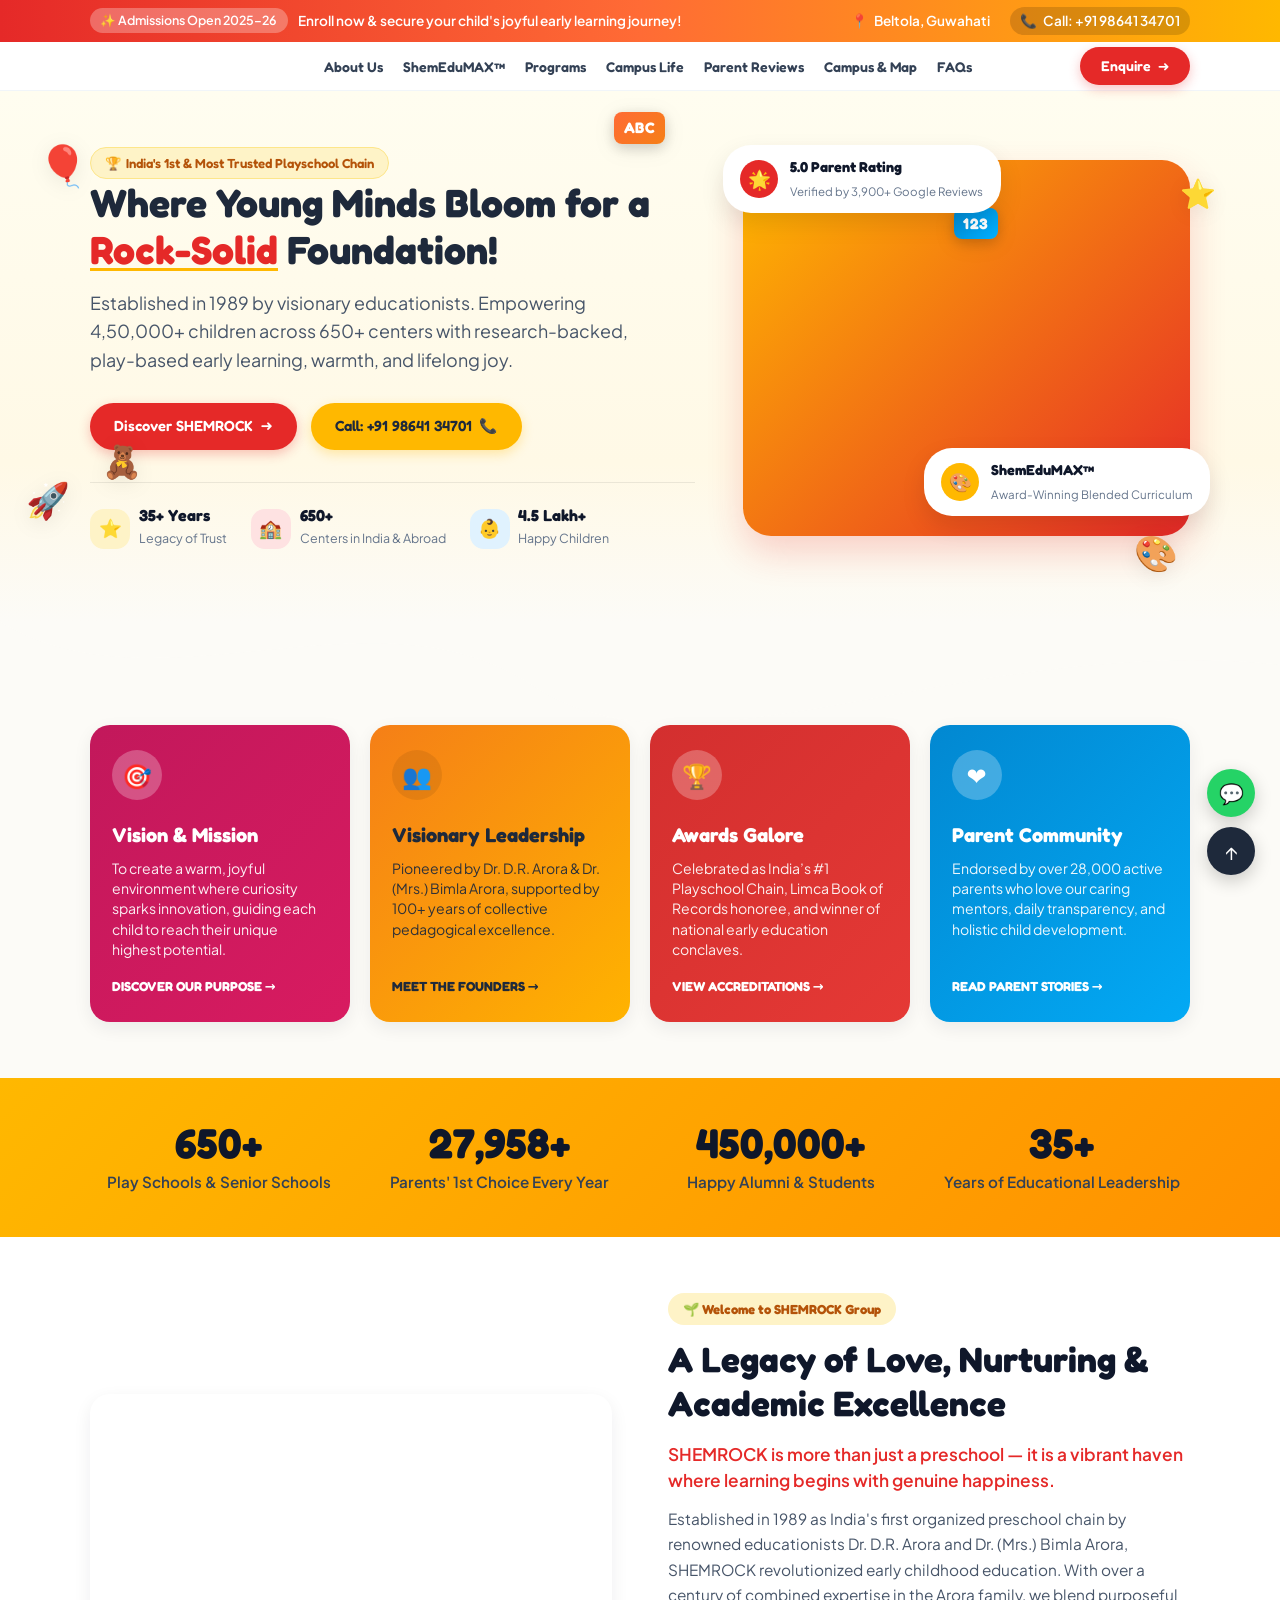
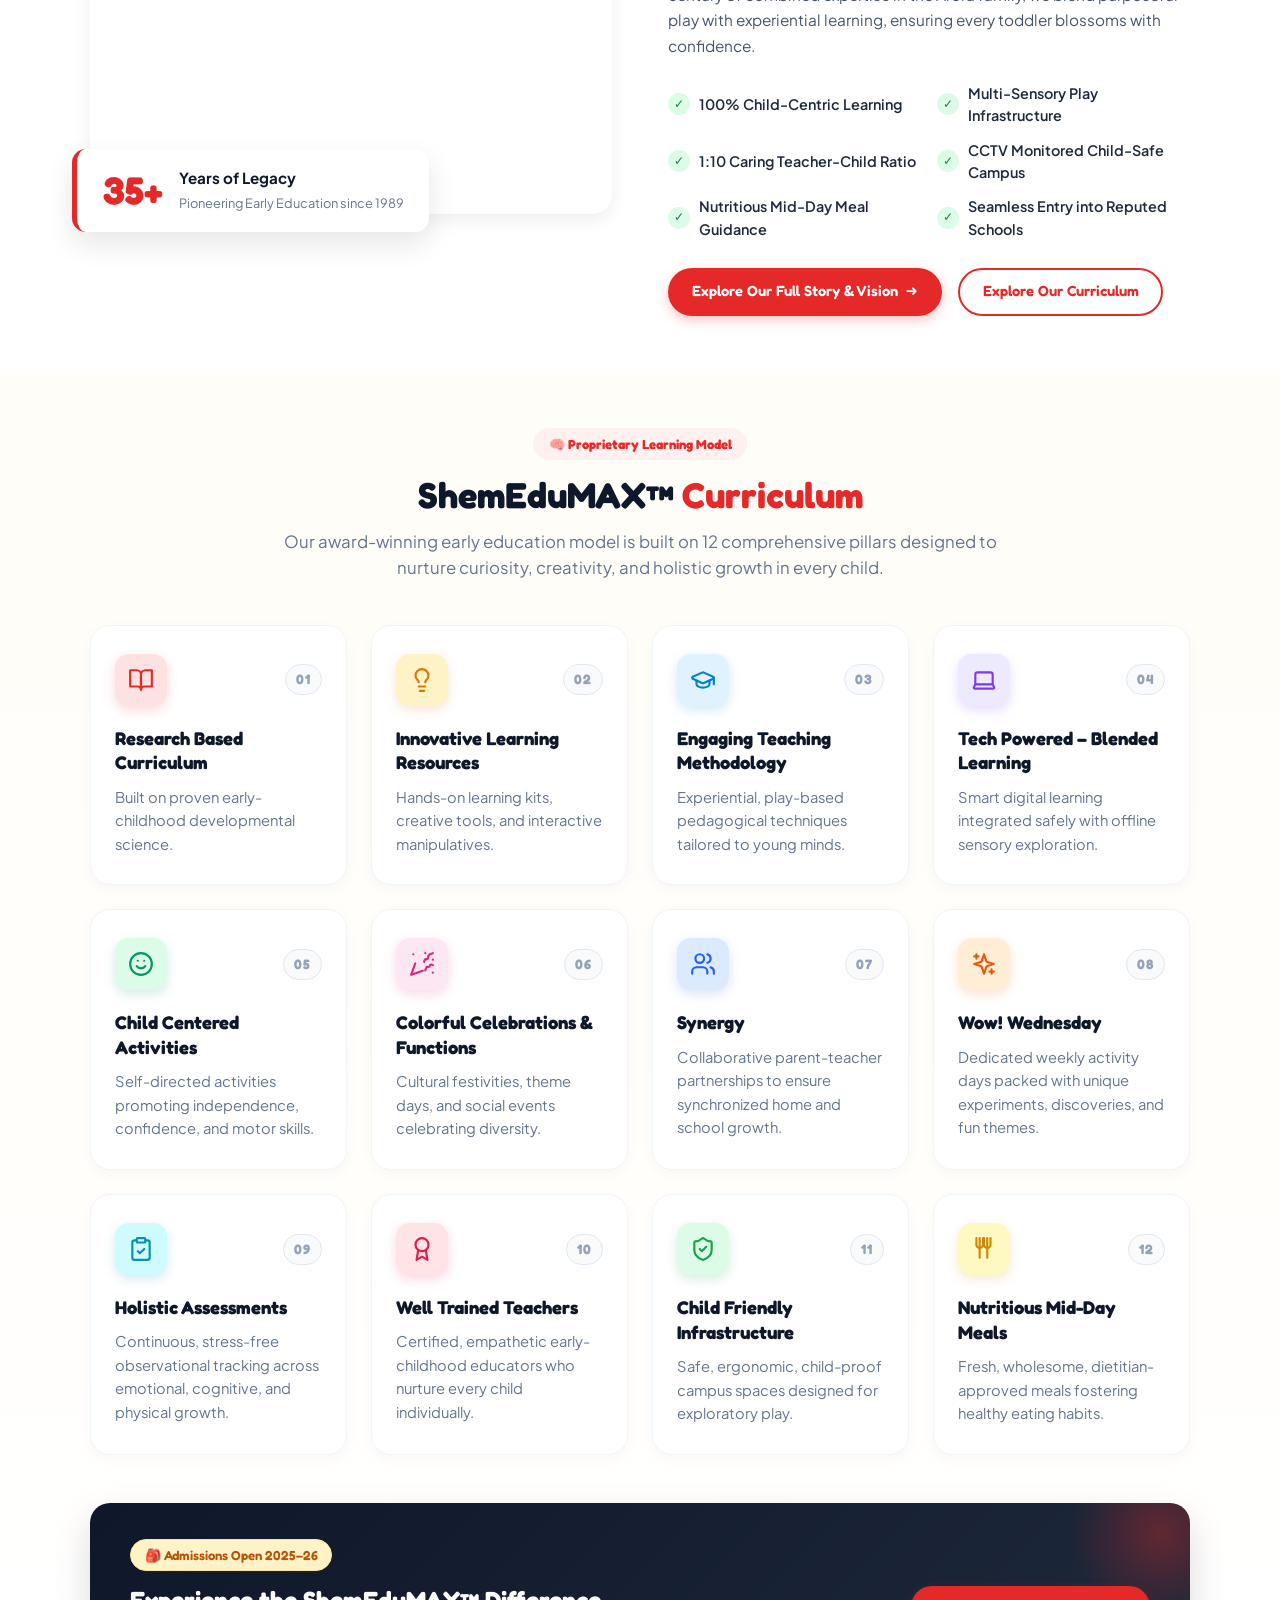
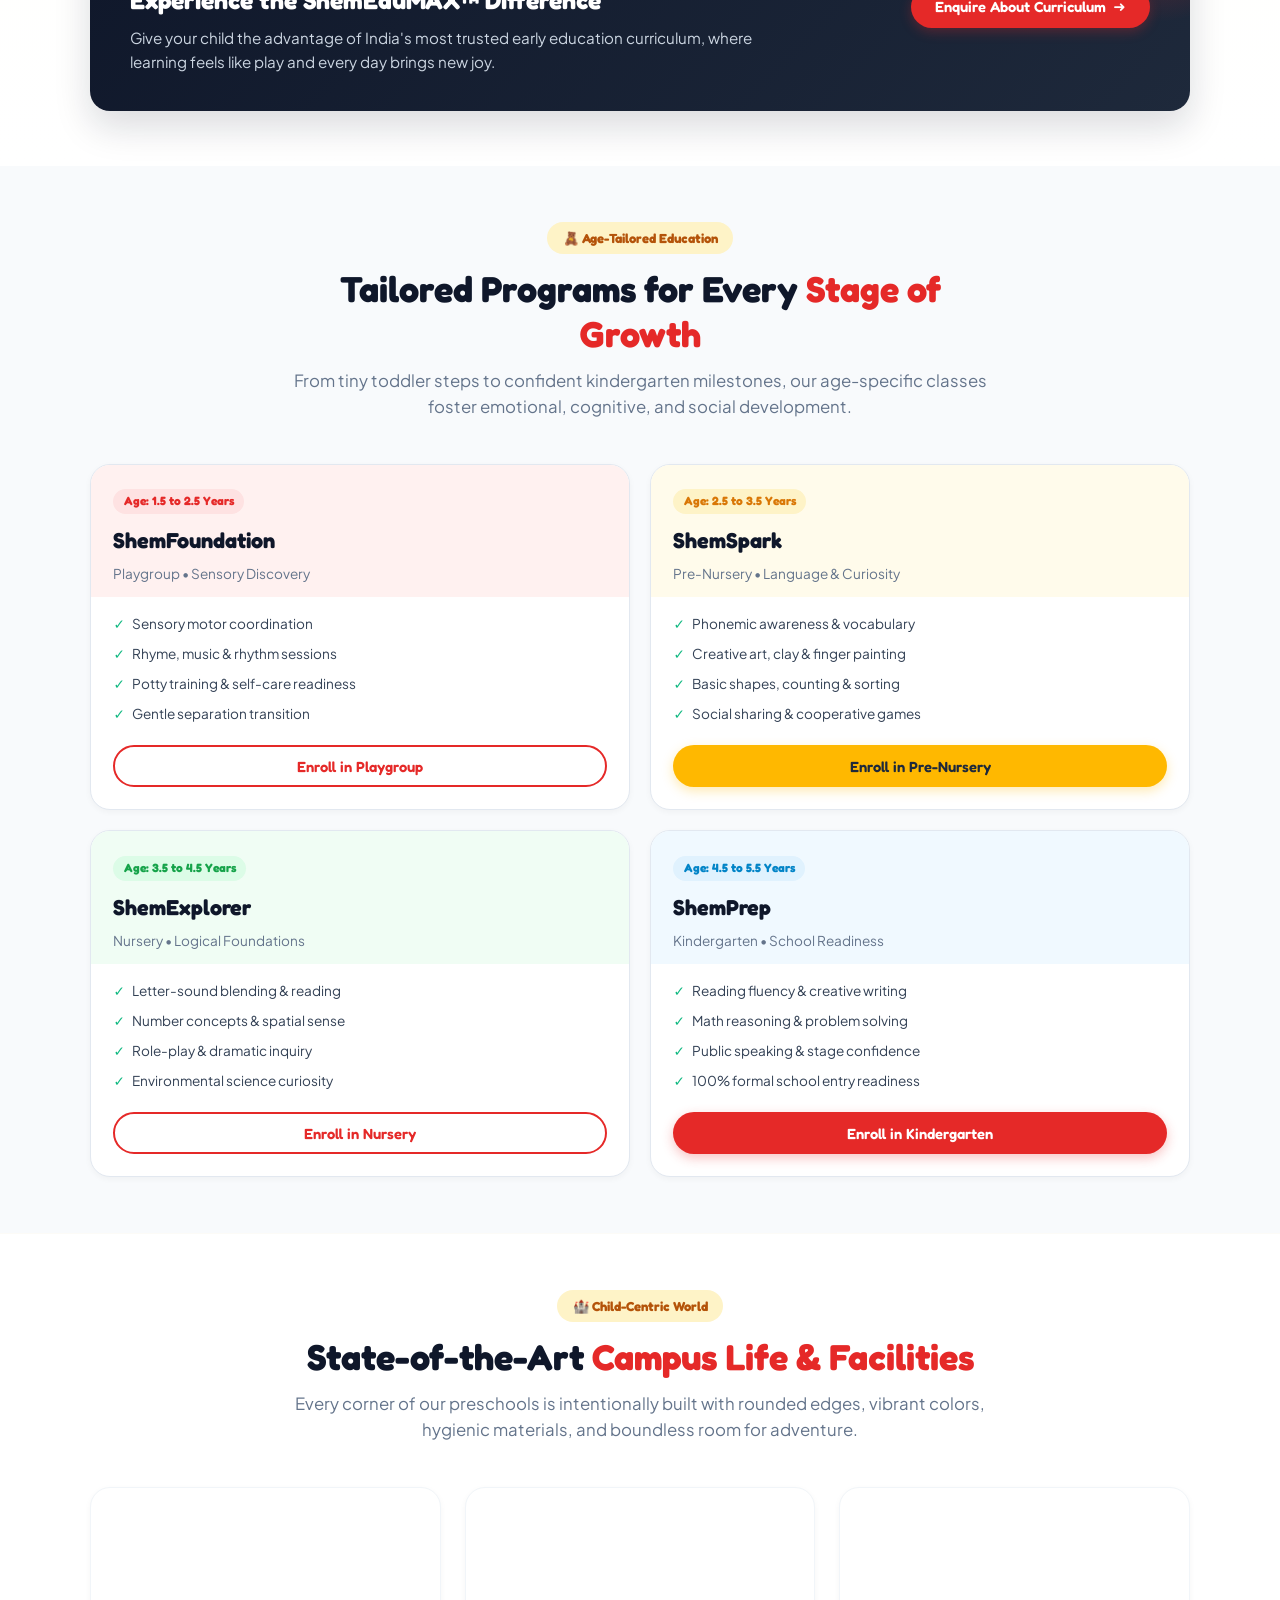
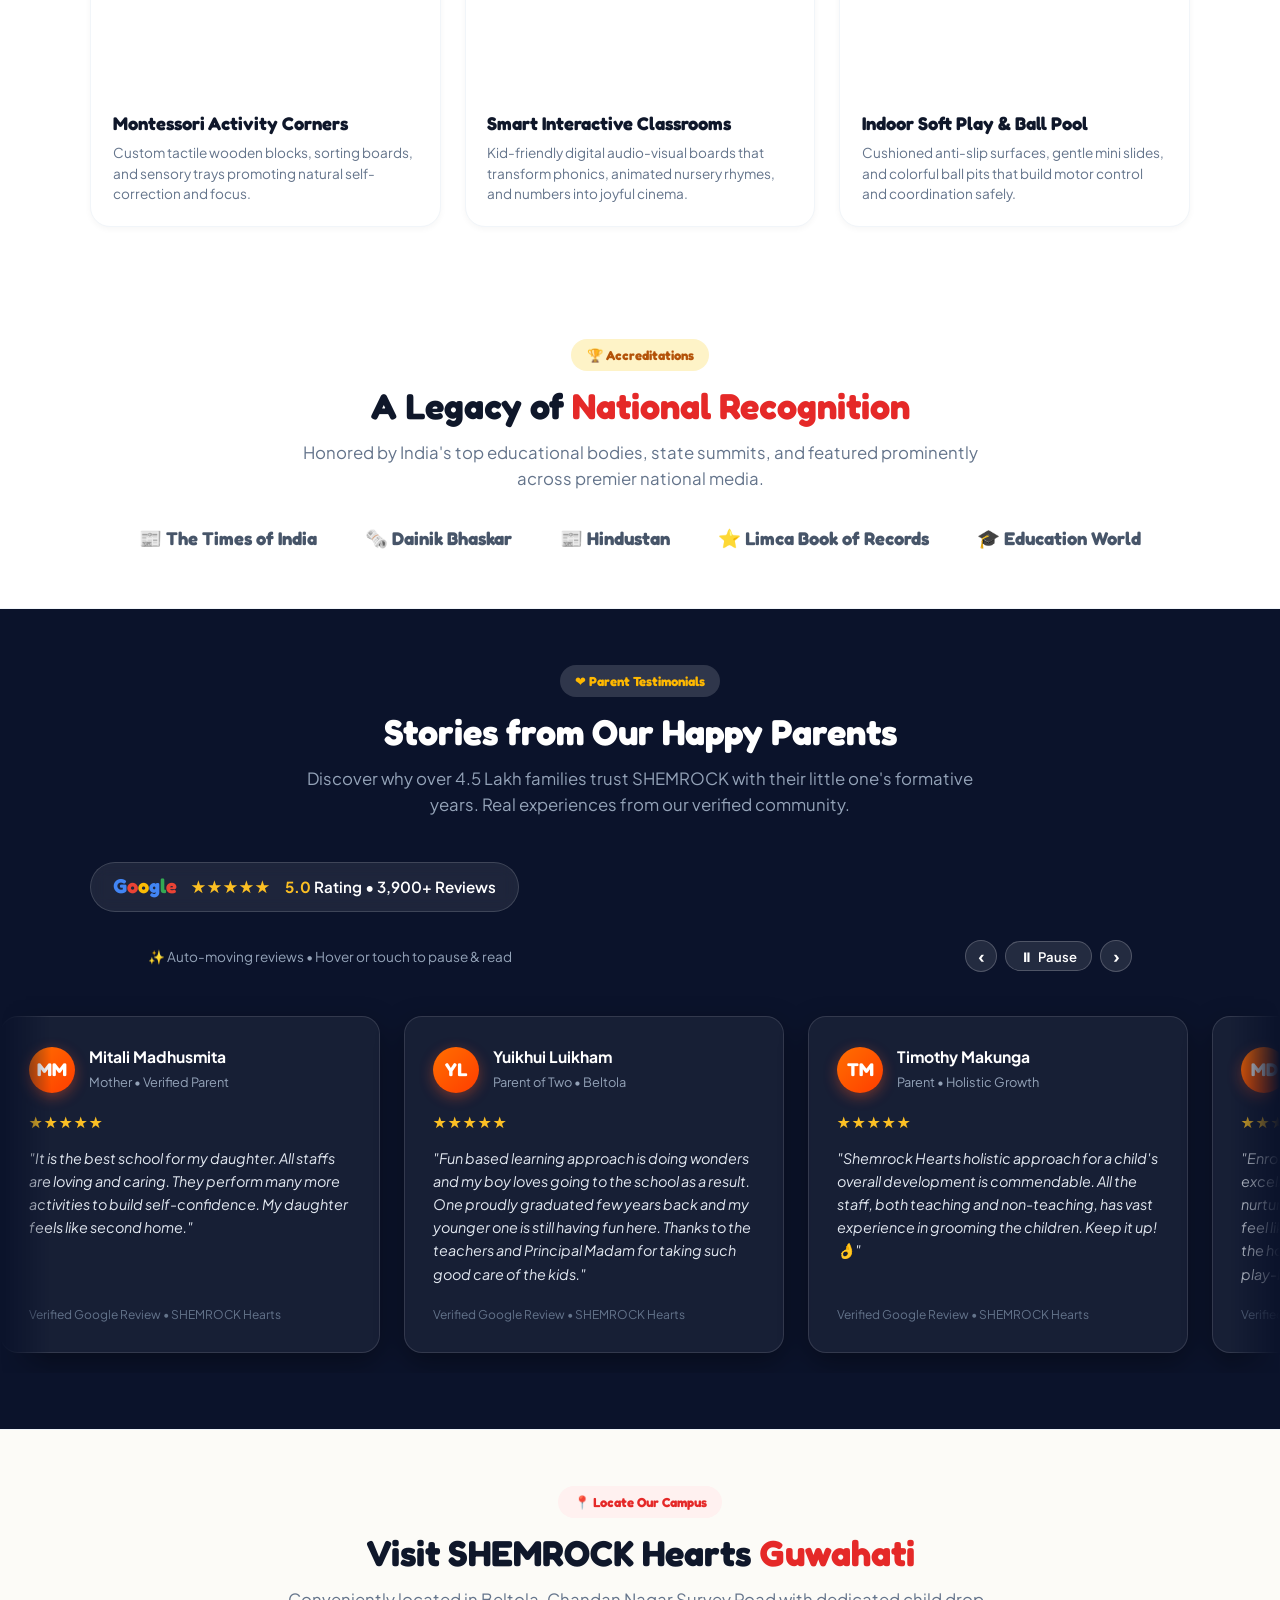
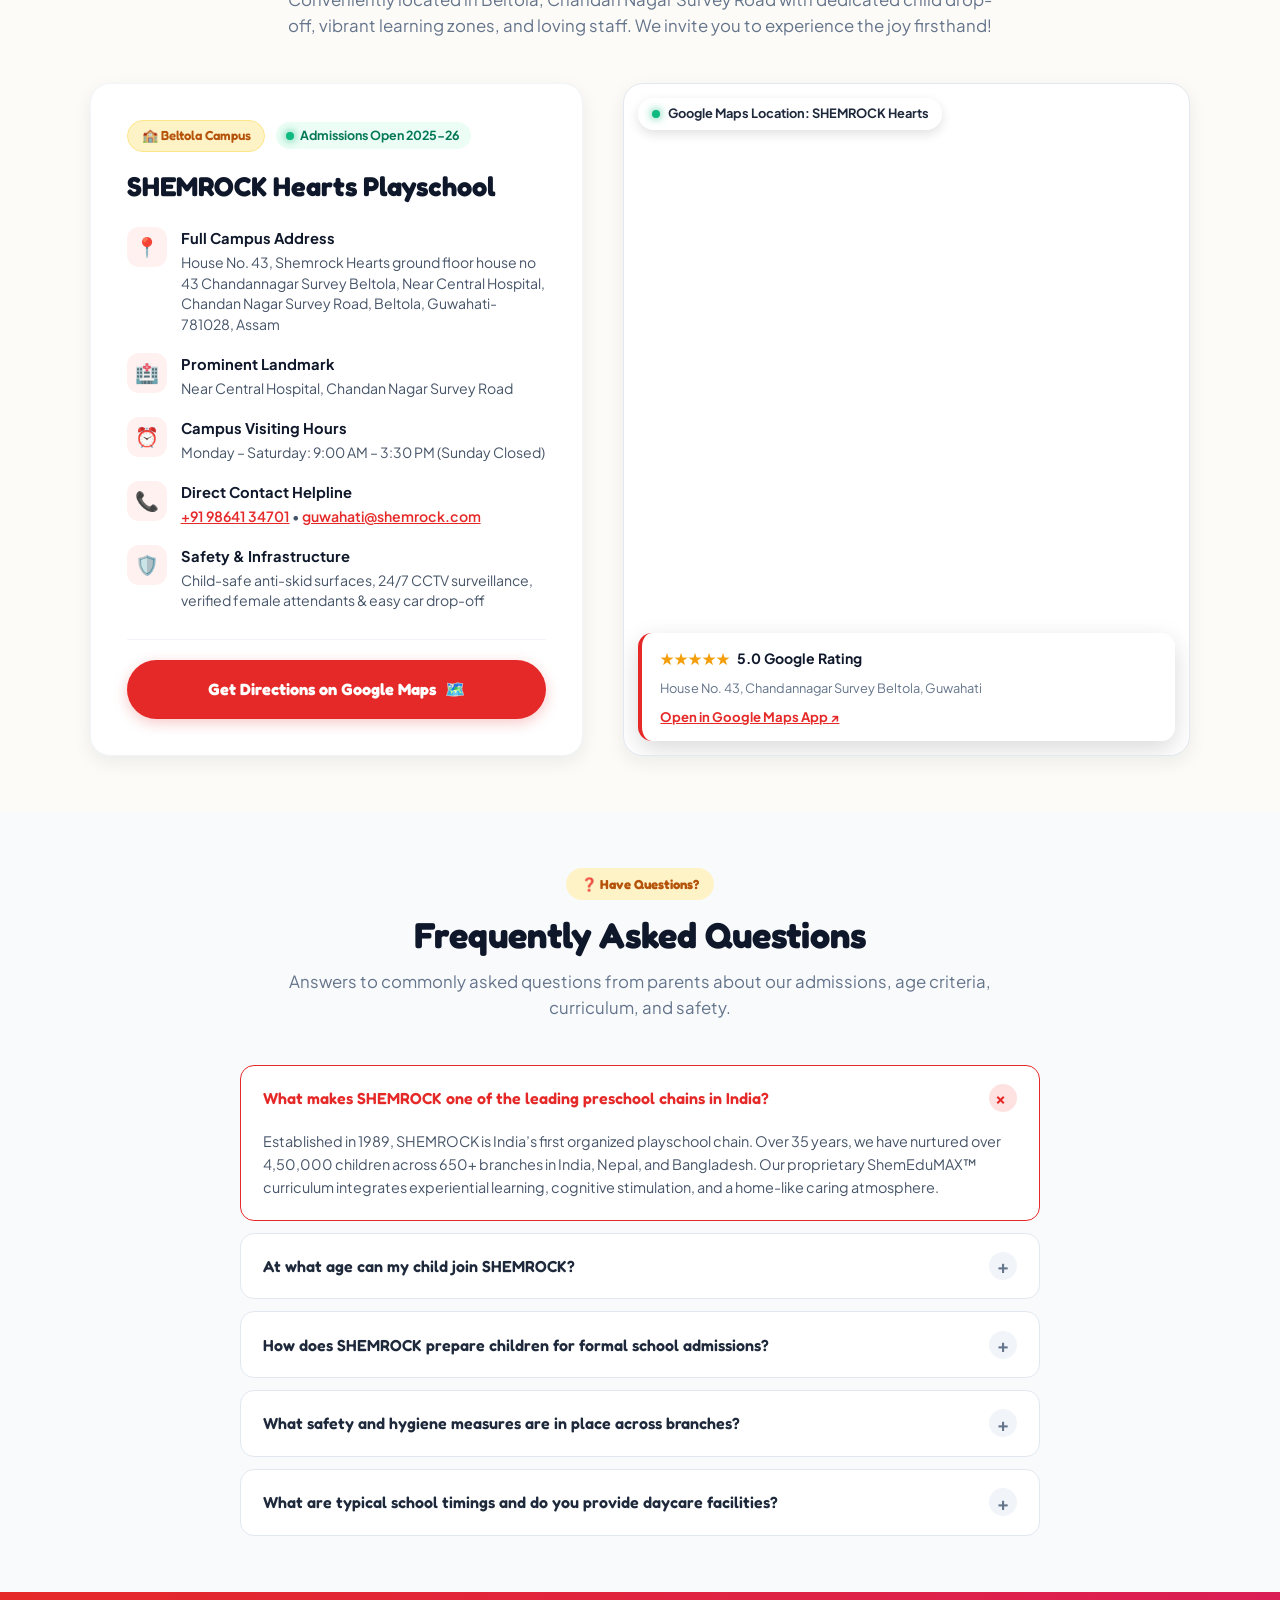
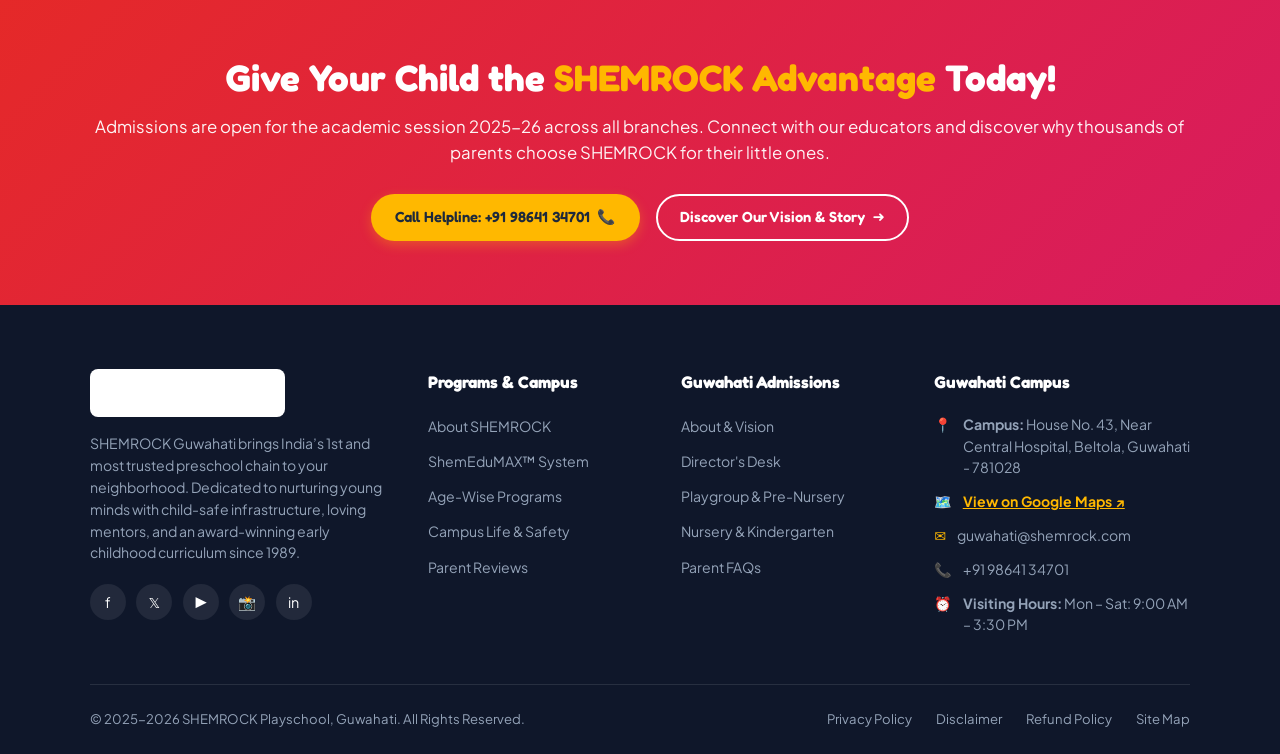
==== commit 5490e2cd: "Update ShemEduMAX™ curriculum section to 12-pillar responsive grid with custom icons" ====
--- a/index.html
+++ b/index.html
@@ -396,125 +396,232 @@
     </div>
   </section>
 
-  <!-- Interactive ShemEduMAX™ Curriculum Explorer -->
+  <!-- ShemEduMAX™ Curriculum Section -->
   <section class="section-padding curriculum-section" id="curriculum">
     <div class="container">
-      <div class="section-header">
-        <span class="section-tag">🧠 Proprietary Learning System</span>
+      <div class="section-header text-center">
+        <span class="section-tag" style="background: #FFF1F0; color: #E52928;">🧠 Proprietary Learning Model</span>
         <h2 class="section-title">
-          Discover <span class="highlight-red">ShemEduMAX™</span> Curriculum
+          ShemEduMAX™ <span class="highlight-red">Curriculum</span>
         </h2>
         <p class="section-desc">
-          Click on any pillar around our interactive learning orbit to explore our scientifically structured,
-          award-winning blended early childhood pedagogy.
+          Our award-winning early education model is built on 12 comprehensive pillars designed to nurture curiosity,
+          creativity, and holistic growth in every child.
         </p>
       </div>
 
-      <div class="curriculum-container">
-        <!-- Mobile/Tablet Horizontal Pills Strip (Fast, Compact, No Lag) -->
-        <div class="curriculum-mobile-strip" id="currMobileStrip">
-          <button class="curr-mobile-pill active" data-id="1">🔬 Research-Backed</button>
-          <button class="curr-mobile-pill" data-id="2">🧩 Sensory Kits</button>
-          <button class="curr-mobile-pill" data-id="3">👩‍🏫 Child-First Teaching</button>
-          <button class="curr-mobile-pill" data-id="4">💻 Smart Tech</button>
-          <button class="curr-mobile-pill" data-id="5">🎨 Creative Play</button>
-          <button class="curr-mobile-pill" data-id="6">🎉 Cultural Synergy</button>
-          <button class="curr-mobile-pill" data-id="7">🚀 Wow! Days</button>
-          <button class="curr-mobile-pill" data-id="8">🍎 Nutrition & Care</button>
-        </div>
-
-        <!-- Interactive Wheel Component (Desktop & Tablet) -->
-        <div class="wheel-wrapper">
-          <div class="wheel-orbit" id="wheelOrbit">
-            <!-- Animated Orbit Ring & Glow Tracker -->
-            <div class="orbit-rotator-ring" aria-hidden="true"></div>
-            <div class="orbit-pulse-halo" aria-hidden="true"></div>
-            <!-- Top Spotlight Halo (Highlights the active node rotating to top) -->
-            <div class="wheel-top-spotlight" aria-hidden="true"></div>
-
-            <!-- Center Hub (Stationary) -->
-            <div class="wheel-center" id="wheelCenterHub">
-              <h3>ShemEduMAX™</h3>
-              <span>Blended Learning</span>
-            </div>
-
-            <!-- Rotating Orbital Nodes Track (Options revolve physically around the center) -->
-            <div class="wheel-nodes-track" id="wheelNodesTrack">
-              <div class="wheel-node node-1 active" data-id="1" title="Research-Backed Curriculum">
-                <span class="node-emoji">🔬</span>
-                <span class="node-label">Research</span>
-              </div>
-              <div class="wheel-node node-2" data-id="2" title="Innovative Learning Resources">
-                <span class="node-emoji">🧩</span>
-                <span class="node-label">Resources</span>
-              </div>
-              <div class="wheel-node node-3" data-id="3" title="Engaging Teaching">
-                <span class="node-emoji">👩‍🏫</span>
-                <span class="node-label">Teaching</span>
-              </div>
-              <div class="wheel-node node-4" data-id="4" title="Tech-Powered Blended">
-                <span class="node-emoji">💻</span>
-                <span class="node-label">Smart Tech</span>
-              </div>
-              <div class="wheel-node node-5" data-id="5" title="Child Centered Activities">
-                <span class="node-emoji">🎨</span>
-                <span class="node-label">Activities</span>
-              </div>
-              <div class="wheel-node node-6" data-id="6" title="Celebrations & Synergy">
-                <span class="node-emoji">🎉</span>
-                <span class="node-label">Synergy</span>
-              </div>
-              <div class="wheel-node node-7" data-id="7" title="Wow! Wednesdays">
-                <span class="node-emoji">🚀</span>
-                <span class="node-label">Wow! Days</span>
-              </div>
-              <div class="wheel-node node-8" data-id="8" title="Nutritious Meals & Care">
-                <span class="node-emoji">🍎</span>
-                <span class="node-label">Nutrition</span>
-              </div>
-            </div>
-          </div>
-        </div>
-
-        <!-- Dynamic Curriculum Card -->
-        <div class="curriculum-detail-card" id="curriculumDetail">
-          <!-- Subtle Auto-Rotation Progress Bar -->
-          <div class="curr-card-progress">
-            <div class="curr-card-progress-bar" id="currCardProgressBar"></div>
-          </div>
-
-          <div
-            style="display: flex; align-items: center; justify-content: space-between; gap: 0.75rem; flex-wrap: wrap; margin-bottom: 0.75rem;">
-            <span class="curriculum-badge" id="currBadge">Scientific Pedagogy</span>
-            <div class="curr-rotation-indicator" id="currRotationIndicator">
-              <span class="curr-rot-dot"></span>
-              <span class="curr-rot-text" id="currRotText">Auto-rotating</span>
-            </div>
-          </div>
-
-          <h3 class="curriculum-detail-title" id="currTitle">Research-Backed Curriculum</h3>
-          <p class="curriculum-detail-desc" id="currDesc">
-            Developed by India's leading early childhood education pioneers, ShemEduMAX™ integrates Piaget, Montessori,
-            and Howard Gardner’s Multiple Intelligences for deep holistic growth.
+      <div class="curriculum-grid">
+        <!-- 1. Research Based Curriculum -->
+        <div class="curriculum-card curr-card-red">
+          <div class="curriculum-card-top">
+            <div class="curriculum-icon-wrap" aria-hidden="true">
+              <svg viewBox="0 0 24 24" fill="none" stroke="currentColor" stroke-width="2" stroke-linecap="round" stroke-linejoin="round">
+                <path d="M2 3h6a4 4 0 0 1 4 4v14a3 3 0 0 0-3-3H2z"/>
+                <path d="M22 3h-6a4 4 0 0 0-4 4v14a3 3 0 0 1 3-3h7z"/>
+              </svg>
+            </div>
+            <span class="curriculum-pillar-num">01</span>
+          </div>
+          <h3 class="curriculum-card-title">Research Based Curriculum</h3>
+          <p class="curriculum-card-desc">Built on proven early-childhood developmental science.</p>
+        </div>
+
+        <!-- 2. Innovative Learning Resources -->
+        <div class="curriculum-card curr-card-amber">
+          <div class="curriculum-card-top">
+            <div class="curriculum-icon-wrap" aria-hidden="true">
+              <svg viewBox="0 0 24 24" fill="none" stroke="currentColor" stroke-width="2" stroke-linecap="round" stroke-linejoin="round">
+                <path d="M15 14c.2-1 .7-1.7 1.5-2.5 1-.9 1.5-2.2 1.5-3.5A6 6 0 0 0 6 8c0 1 .2 2.2 1.5 3.5.7.7 1.3 1.5 1.5 2.5"/>
+                <path d="M9 18h6"/>
+                <path d="M10 22h4"/>
+              </svg>
+            </div>
+            <span class="curriculum-pillar-num">02</span>
+          </div>
+          <h3 class="curriculum-card-title">Innovative Learning Resources</h3>
+          <p class="curriculum-card-desc">Hands-on learning kits, creative tools, and interactive manipulatives.</p>
+        </div>
+
+        <!-- 3. Engaging Teaching Methodology -->
+        <div class="curriculum-card curr-card-blue">
+          <div class="curriculum-card-top">
+            <div class="curriculum-icon-wrap" aria-hidden="true">
+              <svg viewBox="0 0 24 24" fill="none" stroke="currentColor" stroke-width="2" stroke-linecap="round" stroke-linejoin="round">
+                <path d="M21.42 10.922a1 1 0 0 0-.019-1.838L12.83 5.18a2 2 0 0 0-1.66 0L2.6 9.08a1 1 0 0 0 0 1.832l8.57 3.908a2 2 0 0 0 1.66 0z"/>
+                <path d="M22 10v6"/>
+                <path d="M6 12.5V16a6 3 0 0 0 12 0v-3.5"/>
+              </svg>
+            </div>
+            <span class="curriculum-pillar-num">03</span>
+          </div>
+          <h3 class="curriculum-card-title">Engaging Teaching Methodology</h3>
+          <p class="curriculum-card-desc">Experiential, play-based pedagogical techniques tailored to young minds.</p>
+        </div>
+
+        <!-- 4. Tech Powered – Blended Learning -->
+        <div class="curriculum-card curr-card-purple">
+          <div class="curriculum-card-top">
+            <div class="curriculum-icon-wrap" aria-hidden="true">
+              <svg viewBox="0 0 24 24" fill="none" stroke="currentColor" stroke-width="2" stroke-linecap="round" stroke-linejoin="round">
+                <path d="M20 16V7a2 2 0 0 0-2-2H6a2 2 0 0 0-2 2v9m16 0H4m16 0 1.28 2.55a1 1 0 0 1-.9 1.45H3.62a1 1 0 0 1-.9-1.45L4 16"/>
+              </svg>
+            </div>
+            <span class="curriculum-pillar-num">04</span>
+          </div>
+          <h3 class="curriculum-card-title">Tech Powered – Blended Learning</h3>
+          <p class="curriculum-card-desc">Smart digital learning integrated safely with offline sensory exploration.</p>
+        </div>
+
+        <!-- 5. Child Centered Activities -->
+        <div class="curriculum-card curr-card-green">
+          <div class="curriculum-card-top">
+            <div class="curriculum-icon-wrap" aria-hidden="true">
+              <svg viewBox="0 0 24 24" fill="none" stroke="currentColor" stroke-width="2" stroke-linecap="round" stroke-linejoin="round">
+                <circle cx="12" cy="12" r="10"/>
+                <path d="M8 14s1.5 2 4 2 4-2 4-2"/>
+                <line x1="9" y1="9" x2="9.01" y2="9"/>
+                <line x1="15" y1="9" x2="15.01" y2="9"/>
+              </svg>
+            </div>
+            <span class="curriculum-pillar-num">05</span>
+          </div>
+          <h3 class="curriculum-card-title">Child Centered Activities</h3>
+          <p class="curriculum-card-desc">Self-directed activities promoting independence, confidence, and motor skills.</p>
+        </div>
+
+        <!-- 6. Colorful Celebrations & Functions -->
+        <div class="curriculum-card curr-card-pink">
+          <div class="curriculum-card-top">
+            <div class="curriculum-icon-wrap" aria-hidden="true">
+              <svg viewBox="0 0 24 24" fill="none" stroke="currentColor" stroke-width="2" stroke-linecap="round" stroke-linejoin="round">
+                <path d="M5.8 11.3 2 22l10.7-3.79"/>
+                <path d="M4 3h.01"/>
+                <path d="M22 8h.01"/>
+                <path d="M15 2h.01"/>
+                <path d="M22 20h.01"/>
+                <path d="m22 2-2.24.75a2.9 2.9 0 0 0-1.96 3.12v0c.1.86-.57 1.63-1.45 1.63h-.38c-.86 0-1.6.6-1.76 1.44L14 10"/>
+                <path d="m22 13-.82-.33c-.86-.34-1.82.2-1.98 1.11v0c-.11.64-.7 1.08-1.35.98l-.44-.07c-.75-.12-1.49.33-1.67 1.07L15 18"/>
+              </svg>
+            </div>
+            <span class="curriculum-pillar-num">06</span>
+          </div>
+          <h3 class="curriculum-card-title">Colorful Celebrations & Functions</h3>
+          <p class="curriculum-card-desc">Cultural festivities, theme days, and social events celebrating diversity.</p>
+        </div>
+
+        <!-- 7. Synergy -->
+        <div class="curriculum-card curr-card-indigo">
+          <div class="curriculum-card-top">
+            <div class="curriculum-icon-wrap" aria-hidden="true">
+              <svg viewBox="0 0 24 24" fill="none" stroke="currentColor" stroke-width="2" stroke-linecap="round" stroke-linejoin="round">
+                <path d="M16 21v-2a4 4 0 0 0-4-4H6a4 4 0 0 0-4 4v2"/>
+                <circle cx="9" cy="7" r="4"/>
+                <path d="M22 21v-2a4 4 0 0 0-3-3.87"/>
+                <path d="M16 3.13a4 4 0 0 1 0 7.75"/>
+              </svg>
+            </div>
+            <span class="curriculum-pillar-num">07</span>
+          </div>
+          <h3 class="curriculum-card-title">Synergy</h3>
+          <p class="curriculum-card-desc">Collaborative parent-teacher partnerships to ensure synchronized home and school growth.</p>
+        </div>
+
+        <!-- 8. Wow! Wednesday -->
+        <div class="curriculum-card curr-card-orange">
+          <div class="curriculum-card-top">
+            <div class="curriculum-icon-wrap" aria-hidden="true">
+              <svg viewBox="0 0 24 24" fill="none" stroke="currentColor" stroke-width="2" stroke-linecap="round" stroke-linejoin="round">
+                <path d="m12 3-1.912 5.813a2 2 0 0 1-1.275 1.275L3 12l5.813 1.912a2 2 0 0 1 1.275 1.275L12 21l1.912-5.813a2 2 0 0 1 1.275-1.275L21 12l-5.813-1.912a2 2 0 0 1-1.275-1.275L12 3Z"/>
+                <path d="M5 3v4"/>
+                <path d="M19 17v4"/>
+                <path d="M3 5h4"/>
+                <path d="M17 19h4"/>
+              </svg>
+            </div>
+            <span class="curriculum-pillar-num">08</span>
+          </div>
+          <h3 class="curriculum-card-title">Wow! Wednesday</h3>
+          <p class="curriculum-card-desc">Dedicated weekly activity days packed with unique experiments, discoveries, and fun themes.</p>
+        </div>
+
+        <!-- 9. Holistic Assessments -->
+        <div class="curriculum-card curr-card-teal">
+          <div class="curriculum-card-top">
+            <div class="curriculum-icon-wrap" aria-hidden="true">
+              <svg viewBox="0 0 24 24" fill="none" stroke="currentColor" stroke-width="2" stroke-linecap="round" stroke-linejoin="round">
+                <rect width="8" height="4" x="8" y="2" rx="1" ry="1"/>
+                <path d="M16 4h2a2 2 0 0 1 2 2v14a2 2 0 0 1-2 2H6a2 2 0 0 1-2-2V6a2 2 0 0 1 2-2h2"/>
+                <path d="m9 14 2 2 4-4"/>
+              </svg>
+            </div>
+            <span class="curriculum-pillar-num">09</span>
+          </div>
+          <h3 class="curriculum-card-title">Holistic Assessments</h3>
+          <p class="curriculum-card-desc">Continuous, stress-free observational tracking across emotional, cognitive, and physical growth.</p>
+        </div>
+
+        <!-- 10. Well Trained Teachers -->
+        <div class="curriculum-card curr-card-rose">
+          <div class="curriculum-card-top">
+            <div class="curriculum-icon-wrap" aria-hidden="true">
+              <svg viewBox="0 0 24 24" fill="none" stroke="currentColor" stroke-width="2" stroke-linecap="round" stroke-linejoin="round">
+                <circle cx="12" cy="8" r="6"/>
+                <path d="M15.477 12.89 17 22l-5-3-5 3 1.523-9.11"/>
+              </svg>
+            </div>
+            <span class="curriculum-pillar-num">10</span>
+          </div>
+          <h3 class="curriculum-card-title">Well Trained Teachers</h3>
+          <p class="curriculum-card-desc">Certified, empathetic early-childhood educators who nurture every child individually.</p>
+        </div>
+
+        <!-- 11. Child Friendly Infrastructure -->
+        <div class="curriculum-card curr-card-emerald">
+          <div class="curriculum-card-top">
+            <div class="curriculum-icon-wrap" aria-hidden="true">
+              <svg viewBox="0 0 24 24" fill="none" stroke="currentColor" stroke-width="2" stroke-linecap="round" stroke-linejoin="round">
+                <path d="M20 13c0 5-3.5 7.5-7.66 8.95a1 1 0 0 1-.67-.01C7.5 20.5 4 18 4 13V6a1 1 0 0 1 1-1c2 0 4.5-1.2 6.24-2.72a1.17 1.17 0 0 1 1.52 0C14.51 3.81 17 5 19 5a1 1 0 0 1 1 1z"/>
+                <path d="m9 12 2 2 4-4"/>
+              </svg>
+            </div>
+            <span class="curriculum-pillar-num">11</span>
+          </div>
+          <h3 class="curriculum-card-title">Child Friendly Infrastructure</h3>
+          <p class="curriculum-card-desc">Safe, ergonomic, child-proof campus spaces designed for exploratory play.</p>
+        </div>
+
+        <!-- 12. Nutritious Mid-Day Meals -->
+        <div class="curriculum-card curr-card-yellow">
+          <div class="curriculum-card-top">
+            <div class="curriculum-icon-wrap" aria-hidden="true">
+              <svg viewBox="0 0 24 24" fill="none" stroke="currentColor" stroke-width="2" stroke-linecap="round" stroke-linejoin="round">
+                <path d="M18 2v6a3 3 0 0 1-3 3 3 3 0 0 1-3-3V2"/>
+                <path d="M15 2v18"/>
+                <path d="M5 2v6a3 3 0 0 0 6 0V2"/>
+                <path d="M8 2v18"/>
+              </svg>
+            </div>
+            <span class="curriculum-pillar-num">12</span>
+          </div>
+          <h3 class="curriculum-card-title">Nutritious Mid-Day Meals</h3>
+          <p class="curriculum-card-desc">Fresh, wholesome, dietitian-approved meals fostering healthy eating habits.</p>
+        </div>
+      </div>
+
+      <!-- Curriculum Summary Footer Card -->
+      <div class="curriculum-footer-card">
+        <div class="curr-footer-content">
+          <span class="pill-badge pill-badge-yellow">🎒 Admissions Open 2025–26</span>
+          <h3 class="curr-footer-title">Experience the ShemEduMAX™ Difference</h3>
+          <p class="curr-footer-text">
+            Give your child the advantage of India's most trusted early education curriculum, where learning feels like play and every day brings new joy.
           </p>
-
-          <div class="curriculum-highlights">
-            <div class="highlight-box">
-              <strong id="currH1">Cognitive Milestones</strong>
-              <span id="currH1Sub">Structured age-appropriate neural stimulation</span>
-            </div>
-            <div class="highlight-box">
-              <strong id="currH2">Experiential Learning</strong>
-              <span id="currH2Sub">Hands-on sensorial play over rote memorization</span>
-            </div>
-          </div>
-
-          <div
-            style="display: flex; align-items: center; justify-content: space-between; flex-wrap: wrap; gap: 1rem; border-top: 1px solid #F1F5F9; padding-top: 1.5rem;">
-            <span style="font-size: 0.85rem; color: #64748B;">Click any circle on the left orbit to inspect
-              features</span>
-            <button class="btn btn-primary" onclick="openAdmissionModal()">Enquire About Curriculum</button>
-          </div>
+        </div>
+        <div class="curr-footer-action">
+          <button class="btn btn-primary btn-pulse" onclick="openAdmissionModal()">
+            <span>Enquire About Curriculum</span>
+            <span>➜</span>
+          </button>
         </div>
       </div>
     </div>
--- a/style.css
+++ b/style.css
@@ -848,357 +848,258 @@
 }
 
 /* ==========================================================================
-   CURRICULUM EXPLORER: ShemEduMAX™ (Adaptive for Tablet & Mobile)
+   CURRICULUM SECTION: ShemEduMAX™ (12-Pillar Modern Responsive Grid)
    ========================================================================== */
 .curriculum-section {
-  background: #FFFDF7;
-}
-
-.curriculum-container {
-  display: grid;
-  grid-template-columns: 1fr 1.15fr;
-  gap: 3rem;
-  align-items: center;
-}
-
-/* Desktop Orbital Wheel */
-/* ==========================================================================
-   CURRICULUM EXPLORER: ShemEduMAX™ (Interactive Rotating Wheel)
-   ========================================================================== */
-.curriculum-section {
-  background: #FFFDF7;
+  background: linear-gradient(180deg, #FFFDF7 0%, #FFFFFF 100%);
   position: relative;
   overflow: hidden;
 }
 
-.curriculum-container {
+.curriculum-grid {
   display: grid;
-  grid-template-columns: 1fr 1.15fr;
-  gap: 3.5rem;
-  align-items: center;
-}
-
-/* Desktop Orbital Wheel */
-.wheel-wrapper {
+  grid-template-columns: repeat(4, 1fr);
+  gap: 1.5rem;
+  margin-top: 2.5rem;
+}
+
+.curriculum-card {
+  background: #FFFFFF;
+  border-radius: var(--radius-lg);
+  border: 1.5px solid #F1F5F9;
+  padding: 1.75rem 1.5rem;
+  display: flex;
+  flex-direction: column;
   position: relative;
-  display: flex;
+  transition: all 0.3s cubic-bezier(0.16, 1, 0.3, 1);
+  box-shadow: 0 4px 14px rgba(0, 0, 0, 0.03);
+  overflow: hidden;
+}
+
+.curriculum-card:hover {
+  transform: translateY(-5px);
+  box-shadow: 0 16px 32px rgba(0, 0, 0, 0.08);
+  border-color: var(--card-border-color, #E2E8F0);
+}
+
+/* Card top bar: Icon + Pillar Number */
+.curriculum-card-top {
+  display: flex;
+  align-items: center;
+  justify-content: space-between;
+  margin-bottom: 1.25rem;
+}
+
+.curriculum-icon-wrap {
+  width: 52px;
+  height: 52px;
+  border-radius: 14px;
+  display: flex;
+  align-items: center;
   justify-content: center;
-  align-items: center;
-  padding: 1.5rem;
-  user-select: none;
-}
-
-.wheel-orbit {
-  position: relative;
-  width: 380px;
-  height: 380px;
-  border-radius: 50%;
-  border: none; /* Removed duplicate border to prevent 2 overlapping circles */
-  display: flex;
-  align-items: center;
-  justify-content: center;
-  transition: transform 0.6s ease;
-}
-
-/* Single Subtle Orbital Dashed Track */
-.orbit-rotator-ring {
-  position: absolute;
-  width: 100%;
-  height: 100%;
-  border-radius: 50%;
-  border: 2px dashed rgba(229, 41, 40, 0.32);
-  pointer-events: none;
-}
-
-.orbit-pulse-halo {
-  position: absolute;
-  width: 190px;
-  height: 190px;
-  border-radius: 50%;
-  background: radial-gradient(circle, rgba(229, 41, 40, 0.12) 0%, rgba(229, 41, 40, 0) 70%);
-  animation: haloPulse 3s ease-in-out infinite;
-  pointer-events: none;
-}
-
-@keyframes orbitRingSpin {
-  from { transform: rotate(0deg); }
-  to { transform: rotate(360deg); }
-}
-
-@keyframes haloPulse {
-  0%, 100% { transform: scale(1); opacity: 0.6; }
-  50% { transform: scale(1.25); opacity: 1; }
-}
-
-.wheel-center {
-  width: 154px;
-  height: 154px;
-  border-radius: 50%;
-  background: linear-gradient(135deg, #E52928 0%, #FF4D3D 100%);
-  color: #FFFFFF;
-  display: flex;
-  flex-direction: column;
-  align-items: center;
-  justify-content: center;
-  text-align: center;
-  padding: 0.85rem;
-  box-shadow: 0 12px 30px rgba(229, 41, 40, 0.4), inset 0 2px 4px rgba(255, 255, 255, 0.3);
-  z-index: 5;
-  transition: transform 0.3s ease, box-shadow 0.3s ease;
-}
-
-.wheel-center:hover {
-  transform: scale(1.04);
-  box-shadow: 0 16px 36px rgba(229, 41, 40, 0.5);
-}
-
-.wheel-center h3 {
+  background: var(--icon-bg, #FFF1F0);
+  color: var(--icon-color, var(--color-primary));
+  box-shadow: 0 4px 12px var(--icon-shadow, rgba(229, 41, 40, 0.15));
+  transition: transform 0.3s ease;
+}
+
+.curriculum-card:hover .curriculum-icon-wrap {
+  transform: scale(1.1) rotate(-3deg);
+}
+
+.curriculum-icon-wrap svg {
+  width: 26px;
+  height: 26px;
+}
+
+.curriculum-pillar-num {
+  font-family: var(--font-heading);
+  font-size: 0.85rem;
+  font-weight: 700;
+  color: #94A3B8;
+  background: #F8FAFC;
+  padding: 0.25rem 0.65rem;
+  border-radius: 99px;
+  border: 1px solid #E2E8F0;
+  letter-spacing: 0.05em;
+}
+
+.curriculum-card-title {
   font-family: var(--font-heading);
   font-size: 1.15rem;
   font-weight: 700;
-  line-height: 1.1;
-  margin-bottom: 0.2rem;
-  text-shadow: 0 1px 2px rgba(0, 0, 0, 0.2);
-}
-
-.wheel-center span {
-  font-size: 0.74rem;
-  font-weight: 500;
-  opacity: 0.95;
-  letter-spacing: 0.3px;
-}
-
-/* Top Active Spotlight Glow (Matches Screenshot 1) */
-.wheel-top-spotlight {
-  position: absolute;
-  top: -22px;
-  left: 50%;
-  transform: translateX(-50%);
-  width: 90px;
-  height: 90px;
-  border-radius: 50%;
-  background: radial-gradient(circle, rgba(229, 41, 40, 0.28) 0%, rgba(229, 41, 40, 0) 70%);
-  pointer-events: none;
-  z-index: 3;
-  animation: spotlightPulse 2.5s ease-in-out infinite;
-}
-
-@keyframes spotlightPulse {
-  0%, 100% { transform: translateX(-50%) scale(1); opacity: 0.75; }
-  50% { transform: translateX(-50%) scale(1.22); opacity: 1; }
-}
-
-/* Rotating Nodes Track (All 8 options physically revolve around the center) */
-.wheel-nodes-track {
-  position: absolute;
-  top: 0;
-  left: 0;
-  width: 100%;
-  height: 100%;
-  border-radius: 50%;
-  pointer-events: none;
-  transition: transform 1.1s cubic-bezier(0.34, 1.25, 0.64, 1);
-  will-change: transform;
-  z-index: 6;
-}
-
-/* Interactive Satellite Nodes */
-.wheel-node {
-  position: absolute;
-  top: 50%;
-  left: 50%;
-  width: 66px;
-  height: 66px;
-  margin-top: -33px;
-  margin-left: -33px;
-  border-radius: 50%;
-  background: #FFFFFF;
-  border: 2.2px solid #E2E8F0;
-  box-shadow: 0 4px 12px rgba(0, 0, 0, 0.08);
-  display: flex;
-  flex-direction: column;
-  align-items: center;
-  justify-content: center;
-  cursor: pointer;
-  pointer-events: auto;
-  z-index: 4;
-  transform: translate(var(--tx), var(--ty)) rotate(var(--counter-rot, 0deg)) scale(1);
-  transition: transform 1.1s cubic-bezier(0.34, 1.25, 0.64, 1), 
-              border-color 0.25s ease, 
-              background 0.25s ease, 
-              box-shadow 0.25s ease;
-}
-
-.wheel-node .node-emoji {
-  font-size: 1.3rem;
-  line-height: 1;
-  transition: transform 0.25s ease;
-}
-
-.wheel-node .node-label {
-  font-family: var(--font-heading);
-  font-size: 0.62rem;
-  font-weight: 700;
-  color: #334155;
-  line-height: 1;
-  margin-top: 3px;
-  text-align: center;
-  max-width: 52px;
-  white-space: nowrap;
-  overflow: hidden;
-  text-overflow: ellipsis;
-  transition: color 0.25s ease;
-}
-
-.wheel-node:hover {
-  transform: translate(var(--tx), var(--ty)) rotate(var(--counter-rot, 0deg)) scale(1.12);
-  border-color: #CBD5E1;
-  box-shadow: 0 8px 20px rgba(0, 0, 0, 0.12);
-}
-
-.wheel-node.active {
-  transform: translate(var(--tx), var(--ty)) rotate(var(--counter-rot, 0deg)) scale(1.22);
-  border-color: #E52928;
-  background: #FFFFFF;
-  box-shadow: 0 0 0 5px rgba(229, 41, 40, 0.2), 0 10px 28px rgba(229, 41, 40, 0.42);
-  z-index: 10;
-}
-
-.wheel-node.active .node-emoji {
-  transform: scale(1.15);
-}
-
-.wheel-node.active .node-label {
-  color: #E52928;
-  font-weight: 800;
-}
-
-/* Exact Trigonometric Coordinates (Radius = 180px) */
-.node-1 { --tx: 0px;    --ty: -180px; }
-.node-2 { --tx: 127px;  --ty: -127px; }
-.node-3 { --tx: 180px;  --ty: 0px; }
-.node-4 { --tx: 127px;  --ty: 127px; }
-.node-5 { --tx: 0px;    --ty: 180px; }
-.node-6 { --tx: -127px; --ty: 127px; }
-.node-7 { --tx: -180px; --ty: 0px; }
-.node-8 { --tx: -127px; --ty: -127px; }
-
-/* Mobile / Tablet Horizontal Pills Strip */
-.curriculum-mobile-strip {
-  display: none;
-}
-
-/* Curriculum Detail Card */
-.curriculum-detail-card {
-  background: #FFFFFF;
+  color: #0F172A;
+  margin-bottom: 0.65rem;
+  line-height: 1.35;
+}
+
+.curriculum-card-desc {
+  font-size: 0.92rem;
+  color: #64748B;
+  line-height: 1.6;
+  flex-grow: 1;
+}
+
+/* Color Accent Variants for the 12 Pillars */
+.curr-card-red {
+  --icon-bg: #FEE2E2;
+  --icon-color: #E52928;
+  --icon-shadow: rgba(229, 41, 40, 0.18);
+  --card-border-color: #FECACA;
+}
+
+.curr-card-amber {
+  --icon-bg: #FEF3C7;
+  --icon-color: #D97706;
+  --icon-shadow: rgba(217, 119, 6, 0.18);
+  --card-border-color: #FDE68A;
+}
+
+.curr-card-blue {
+  --icon-bg: #E0F2FE;
+  --icon-color: #0284C7;
+  --icon-shadow: rgba(2, 132, 199, 0.18);
+  --card-border-color: #BAE6FD;
+}
+
+.curr-card-purple {
+  --icon-bg: #EDE9FE;
+  --icon-color: #7C3AED;
+  --icon-shadow: rgba(124, 58, 237, 0.18);
+  --card-border-color: #DDD6FE;
+}
+
+.curr-card-green {
+  --icon-bg: #DCFCE7;
+  --icon-color: #059669;
+  --icon-shadow: rgba(5, 150, 105, 0.18);
+  --card-border-color: #A7F3D0;
+}
+
+.curr-card-pink {
+  --icon-bg: #FCE7F3;
+  --icon-color: #DB2777;
+  --icon-shadow: rgba(219, 39, 119, 0.18);
+  --card-border-color: #FBCFE8;
+}
+
+.curr-card-indigo {
+  --icon-bg: #DBEAFE;
+  --icon-color: #2563EB;
+  --icon-shadow: rgba(37, 99, 235, 0.18);
+  --card-border-color: #BFDBFE;
+}
+
+.curr-card-orange {
+  --icon-bg: #FFEDD5;
+  --icon-color: #EA580C;
+  --icon-shadow: rgba(234, 88, 12, 0.18);
+  --card-border-color: #FED7AA;
+}
+
+.curr-card-teal {
+  --icon-bg: #CFFAFE;
+  --icon-color: #0891B2;
+  --icon-shadow: rgba(8, 145, 178, 0.18);
+  --card-border-color: #A5F3FC;
+}
+
+.curr-card-rose {
+  --icon-bg: #FFE4E6;
+  --icon-color: #E11D48;
+  --icon-shadow: rgba(225, 29, 72, 0.18);
+  --card-border-color: #FECDD3;
+}
+
+.curr-card-emerald {
+  --icon-bg: #DCFCE7;
+  --icon-color: #16A34A;
+  --icon-shadow: rgba(22, 163, 74, 0.18);
+  --card-border-color: #BBF7D0;
+}
+
+.curr-card-yellow {
+  --icon-bg: #FEF9C3;
+  --icon-color: #CA8A04;
+  --icon-shadow: rgba(202, 138, 4, 0.18);
+  --card-border-color: #FEF08A;
+}
+
+/* Bottom Summary Footer Card */
+.curriculum-footer-card {
+  margin-top: 3rem;
+  background: linear-gradient(135deg, #0F172A 0%, #1E293B 100%);
   border-radius: var(--radius-lg);
-  padding: 2.25rem;
-  box-shadow: var(--shadow-md);
-  border: 1.5px solid #FEF3C7;
+  padding: 2.25rem 2.5rem;
+  color: #FFFFFF;
+  display: flex;
+  align-items: center;
+  justify-content: space-between;
+  gap: 2rem;
+  flex-wrap: wrap;
+  box-shadow: 0 16px 36px rgba(15, 23, 42, 0.15);
   position: relative;
   overflow: hidden;
-  transition: box-shadow 0.3s ease;
-}
-
-.curriculum-detail-card:hover {
-  box-shadow: var(--shadow-lg);
-}
-
-/* Subtle Progress Bar */
-.curr-card-progress {
+}
+
+.curriculum-footer-card::before {
+  content: "";
   position: absolute;
-  top: 0;
-  left: 0;
-  right: 0;
-  height: 3px;
-  background: rgba(229, 41, 40, 0.08);
-}
-
-.curr-card-progress-bar {
-  height: 100%;
-  width: 0%;
-  background: linear-gradient(90deg, #E52928, #FFB800);
-  transition: width 0.1s linear;
-}
-
-.curr-rotation-indicator {
-  display: inline-flex;
-  align-items: center;
-  gap: 0.45rem;
-  font-size: 0.78rem;
-  font-weight: 600;
-  color: #64748B;
-  background: #F8FAFC;
-  padding: 0.25rem 0.65rem;
-  border-radius: var(--radius-full);
-}
-
-.curr-rot-dot {
-  width: 7px;
-  height: 7px;
+  top: -60px;
+  right: -60px;
+  width: 180px;
+  height: 180px;
   border-radius: 50%;
-  background: #10B981;
-  box-shadow: 0 0 6px #10B981;
-  animation: blinkPulse 2s infinite;
-}
-
-@keyframes blinkPulse {
-  0%, 100% { opacity: 1; transform: scale(1); }
-  50% { opacity: 0.4; transform: scale(0.85); }
-}
-
-.curriculum-badge {
-  display: inline-flex;
-  align-items: center;
-  gap: 0.35rem;
-  background: #FEF3C7;
-  color: #B45309;
-  padding: 0.35rem 0.85rem;
-  border-radius: var(--radius-full);
+  background: radial-gradient(circle, rgba(229, 41, 40, 0.35) 0%, transparent 70%);
+  pointer-events: none;
+}
+
+.curr-footer-content {
+  max-width: 650px;
+}
+
+.curr-footer-title {
   font-family: var(--font-heading);
-  font-size: 0.82rem;
-  font-weight: 700;
-}
-
-.curriculum-detail-title {
-  font-family: var(--font-heading);
-  font-size: 1.75rem;
-  font-weight: 700;
-  color: #0F172A;
-  margin-bottom: 0.75rem;
-}
-
-.curriculum-detail-desc {
-  font-size: 0.98rem;
-  color: #475569;
-  line-height: 1.65;
-  margin-bottom: 1.5rem;
-}
-
-.curriculum-highlights {
-  display: grid;
-  grid-template-columns: 1fr 1fr;
-  gap: 0.85rem;
-  margin-bottom: 1.5rem;
-}
-
-.highlight-box {
-  background: var(--color-surface-soft);
-  padding: 0.85rem 1rem;
-  border-radius: var(--radius-md);
-  border-left: 3.5px solid var(--color-primary);
-}
-
-.highlight-box strong {
-  display: block;
-  font-size: 0.9rem;
-  color: #0F172A;
-  margin-bottom: 0.15rem;
-}
-
-.highlight-box span {
-  font-size: 0.8rem;
-  color: var(--color-text-muted);
+  font-size: 1.55rem;
+  color: #FFFFFF;
+  margin: 0.65rem 0 0.4rem 0;
+}
+
+.curr-footer-text {
+  font-size: 0.95rem;
+  color: #CBD5E1;
+  line-height: 1.6;
+}
+
+/* Responsive Grid Breakpoints */
+@media (max-width: 1200px) {
+  .curriculum-grid {
+    grid-template-columns: repeat(3, 1fr);
+  }
+}
+
+@media (max-width: 991px) {
+  .curriculum-grid {
+    grid-template-columns: repeat(2, 1fr);
+    gap: 1.25rem;
+  }
+}
+
+@media (max-width: 640px) {
+  .curriculum-grid {
+    grid-template-columns: 1fr;
+    gap: 1rem;
+  }
+  .curriculum-footer-card {
+    padding: 1.75rem 1.5rem;
+    flex-direction: column;
+    align-items: stretch;
+    text-align: center;
+  }
+  .curr-footer-action .btn {
+    width: 100%;
+    justify-content: center;
+  }
 }
 
 /* ==========================================================================
@@ -2211,15 +2112,6 @@
     padding: 3.5rem 0;
   }
 
-  .wheel-orbit {
-    width: 340px;
-    height: 340px;
-  }
-
-  .wheel-center {
-    width: 135px;
-    height: 135px;
-  }
 
   .programs-grid {
     grid-template-columns: repeat(2, 1fr);
@@ -2305,15 +2197,6 @@
     height: 340px;
   }
 
-  .curriculum-container {
-    grid-template-columns: 1fr;
-    gap: 2rem;
-  }
-
-  .wheel-orbit {
-    width: 330px;
-    height: 330px;
-  }
 
   .programs-grid {
     grid-template-columns: repeat(2, 1fr);
@@ -2917,79 +2800,7 @@
     gap: 0.5rem;
   }
 
-  /* Curriculum on Mobile: Scaled Interactive Wheel + Pills Strip */
-  .curriculum-mobile-strip {
-    display: flex;
-    overflow-x: auto;
-    gap: 0.5rem;
-    padding-bottom: 0.75rem;
-    margin-bottom: 1.25rem;
-    -webkit-overflow-scrolling: touch;
-    scroll-snap-type: x mandatory;
-  }
-
-  .curr-mobile-pill {
-    flex-shrink: 0;
-    scroll-snap-align: start;
-    background: #FFFFFF;
-    border: 1.5px solid #E2E8F0;
-    padding: 0.45rem 0.85rem;
-    border-radius: var(--radius-full);
-    font-family: var(--font-heading);
-    font-size: 0.8rem;
-    font-weight: 600;
-    color: #475569;
-    cursor: pointer;
-    white-space: nowrap;
-    transition: all 0.2s ease;
-  }
-
-  .curr-mobile-pill.active {
-    background: var(--color-primary);
-    border-color: var(--color-primary);
-    color: #FFFFFF;
-    box-shadow: 0 4px 12px rgba(229, 41, 40, 0.25);
-  }
-
-  .curriculum-container {
-    grid-template-columns: 1fr;
-    gap: 1.25rem;
-    min-width: 0;
-  }
-
-  .wheel-wrapper {
-    position: relative;
-    width: 100%;
-    height: 310px;
-    display: flex;
-    justify-content: center;
-    align-items: center;
-    margin: 0.25rem auto 1rem auto;
-    padding: 0;
-    overflow: visible;
-  }
-
-  .wheel-orbit {
-    position: absolute;
-    left: 50%;
-    top: 50%;
-    transform: translate(-50%, -50%) scale(0.66);
-    transform-origin: center center;
-    margin: 0;
-  }
-
-  .curriculum-detail-card {
-    padding: 1.35rem;
-  }
-
-  .curriculum-detail-title {
-    font-size: 1.35rem;
-  }
-
-  .curriculum-highlights {
-    grid-template-columns: 1fr;
-    gap: 0.65rem;
-  }
+
 
   /* Programs Section Mobile Controls & Peek Cards */
   .programs-mobile-nav {
@@ -3501,14 +3312,6 @@
     min-width: 80vw;
   }
 
-  .wheel-wrapper {
-    height: 280px;
-  }
-
-  .wheel-orbit {
-    transform: translate(-50%, -50%) scale(0.58);
-    margin: 0;
-  }
 }
 
 /* ==========================================================================
@@ -3545,21 +3348,6 @@
   75% { transform: scale(1.18) rotate(9deg); }
 }
 
-/* Rhythmic breathing glow on center hub */
-.wheel-center {
-  animation: hubGlowBreath 3.5s ease-in-out infinite;
-}
-
-@keyframes hubGlowBreath {
-  0%, 100% {
-    box-shadow: 0 10px 28px rgba(229, 41, 40, 0.38), inset 0 2px 4px rgba(255, 255, 255, 0.3);
-    transform: scale(1);
-  }
-  50% {
-    box-shadow: 0 14px 38px rgba(229, 41, 40, 0.58), inset 0 2px 4px rgba(255, 255, 255, 0.4);
-    transform: scale(1.03);
-  }
-}
 
 /* Playful Button Hover Bounce */
 .btn-primary:hover, .btn-yellow:hover {
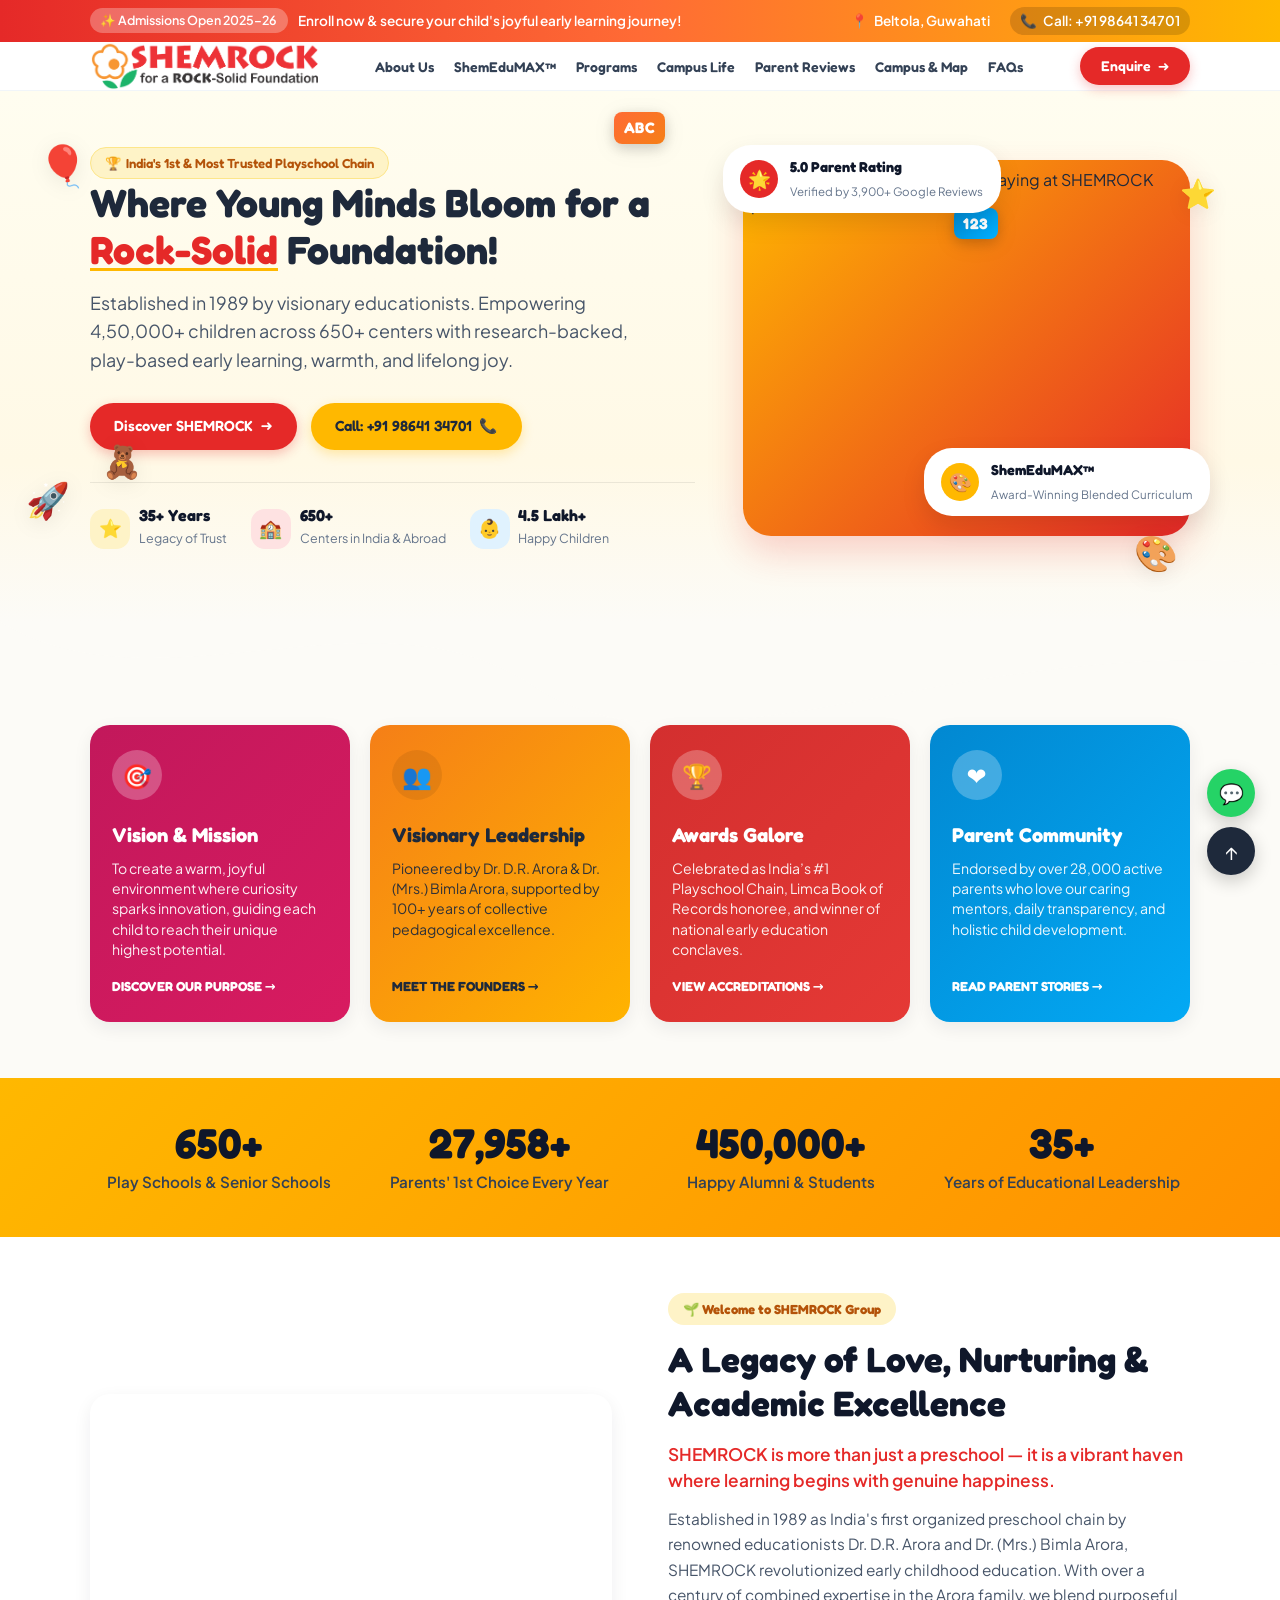
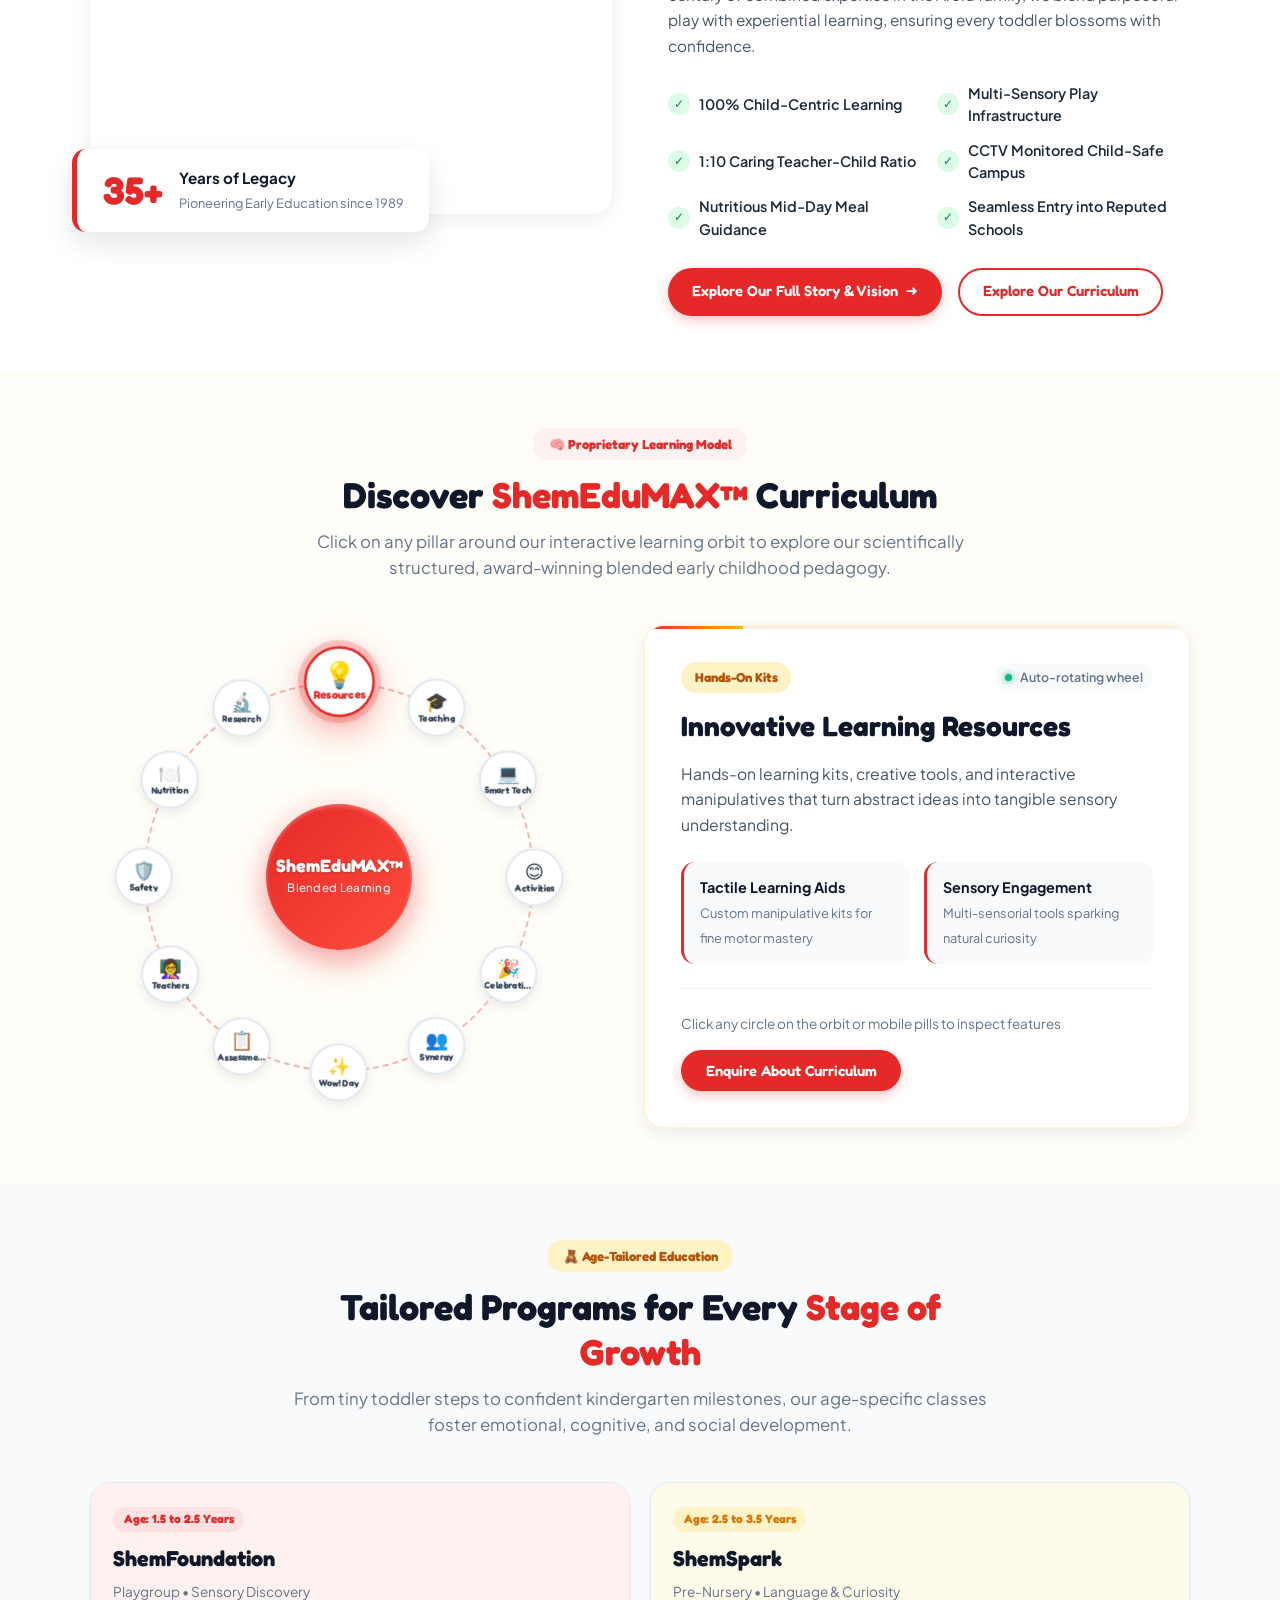
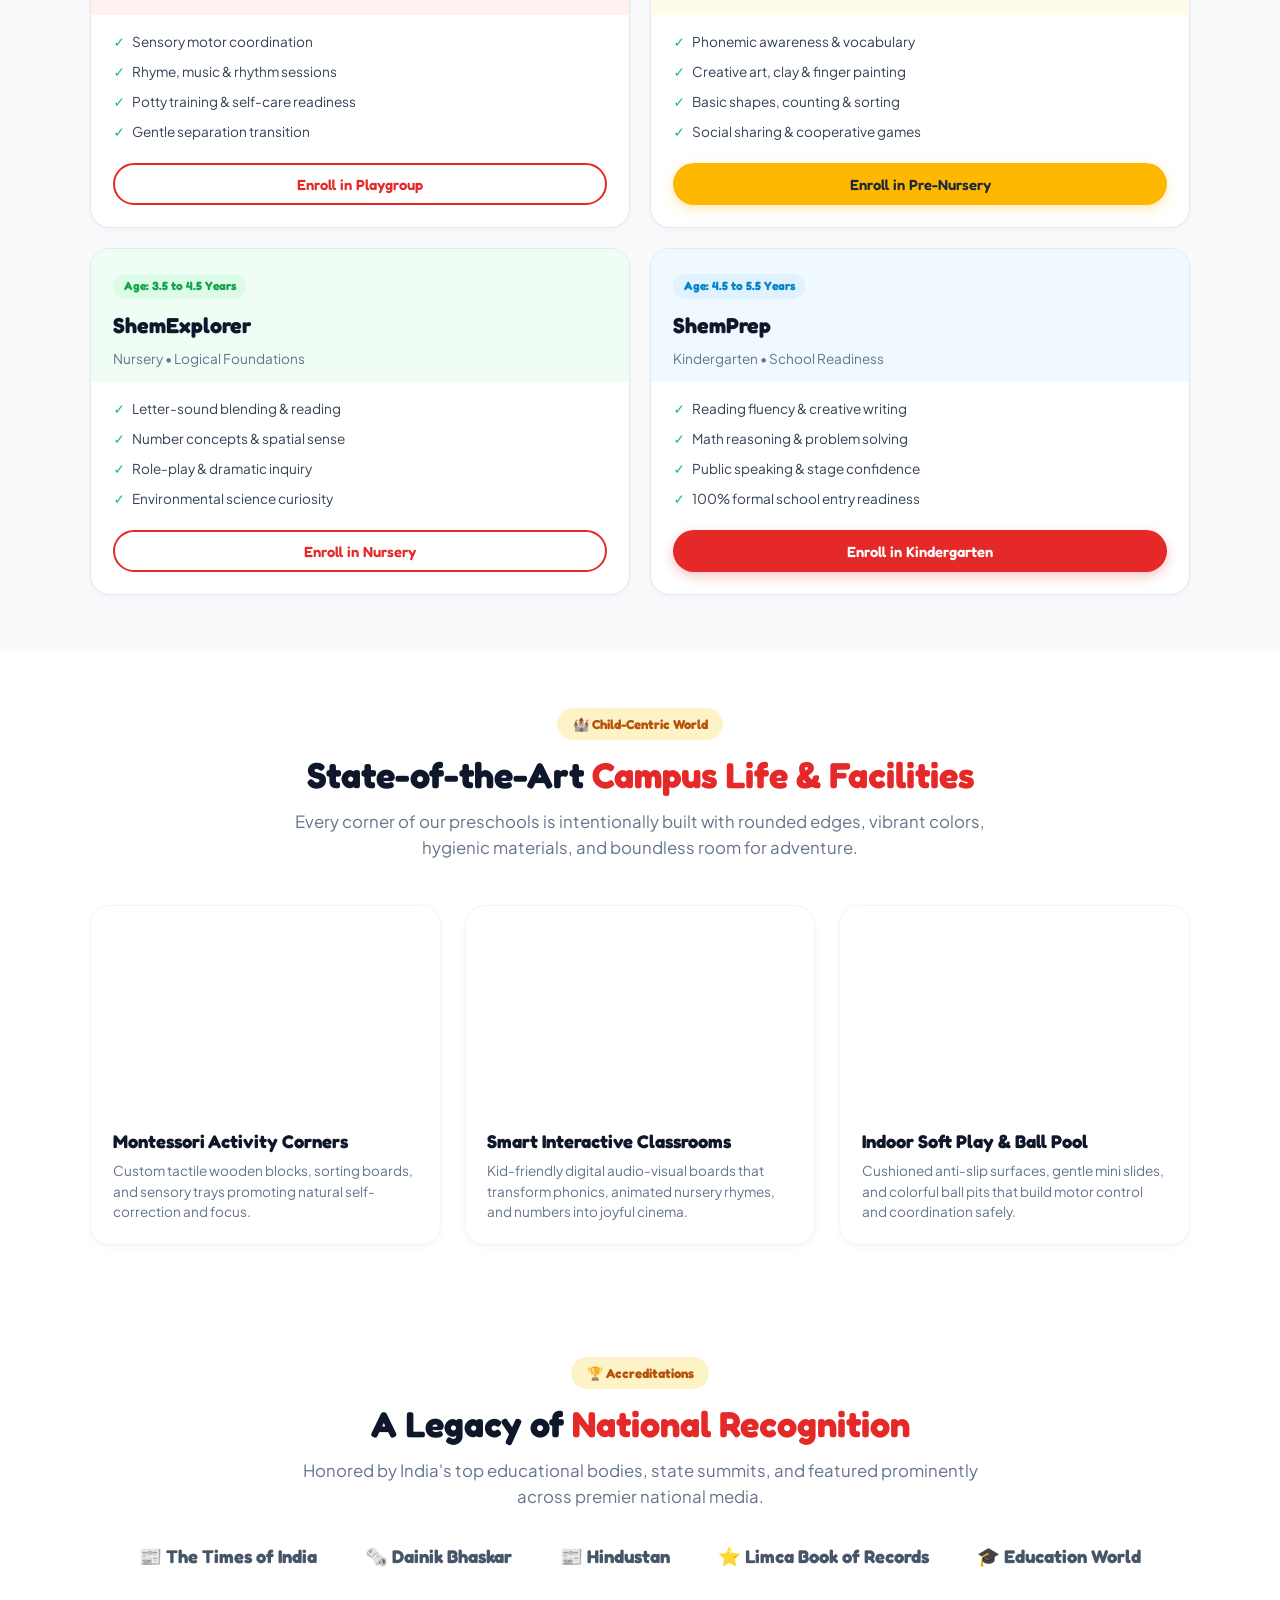
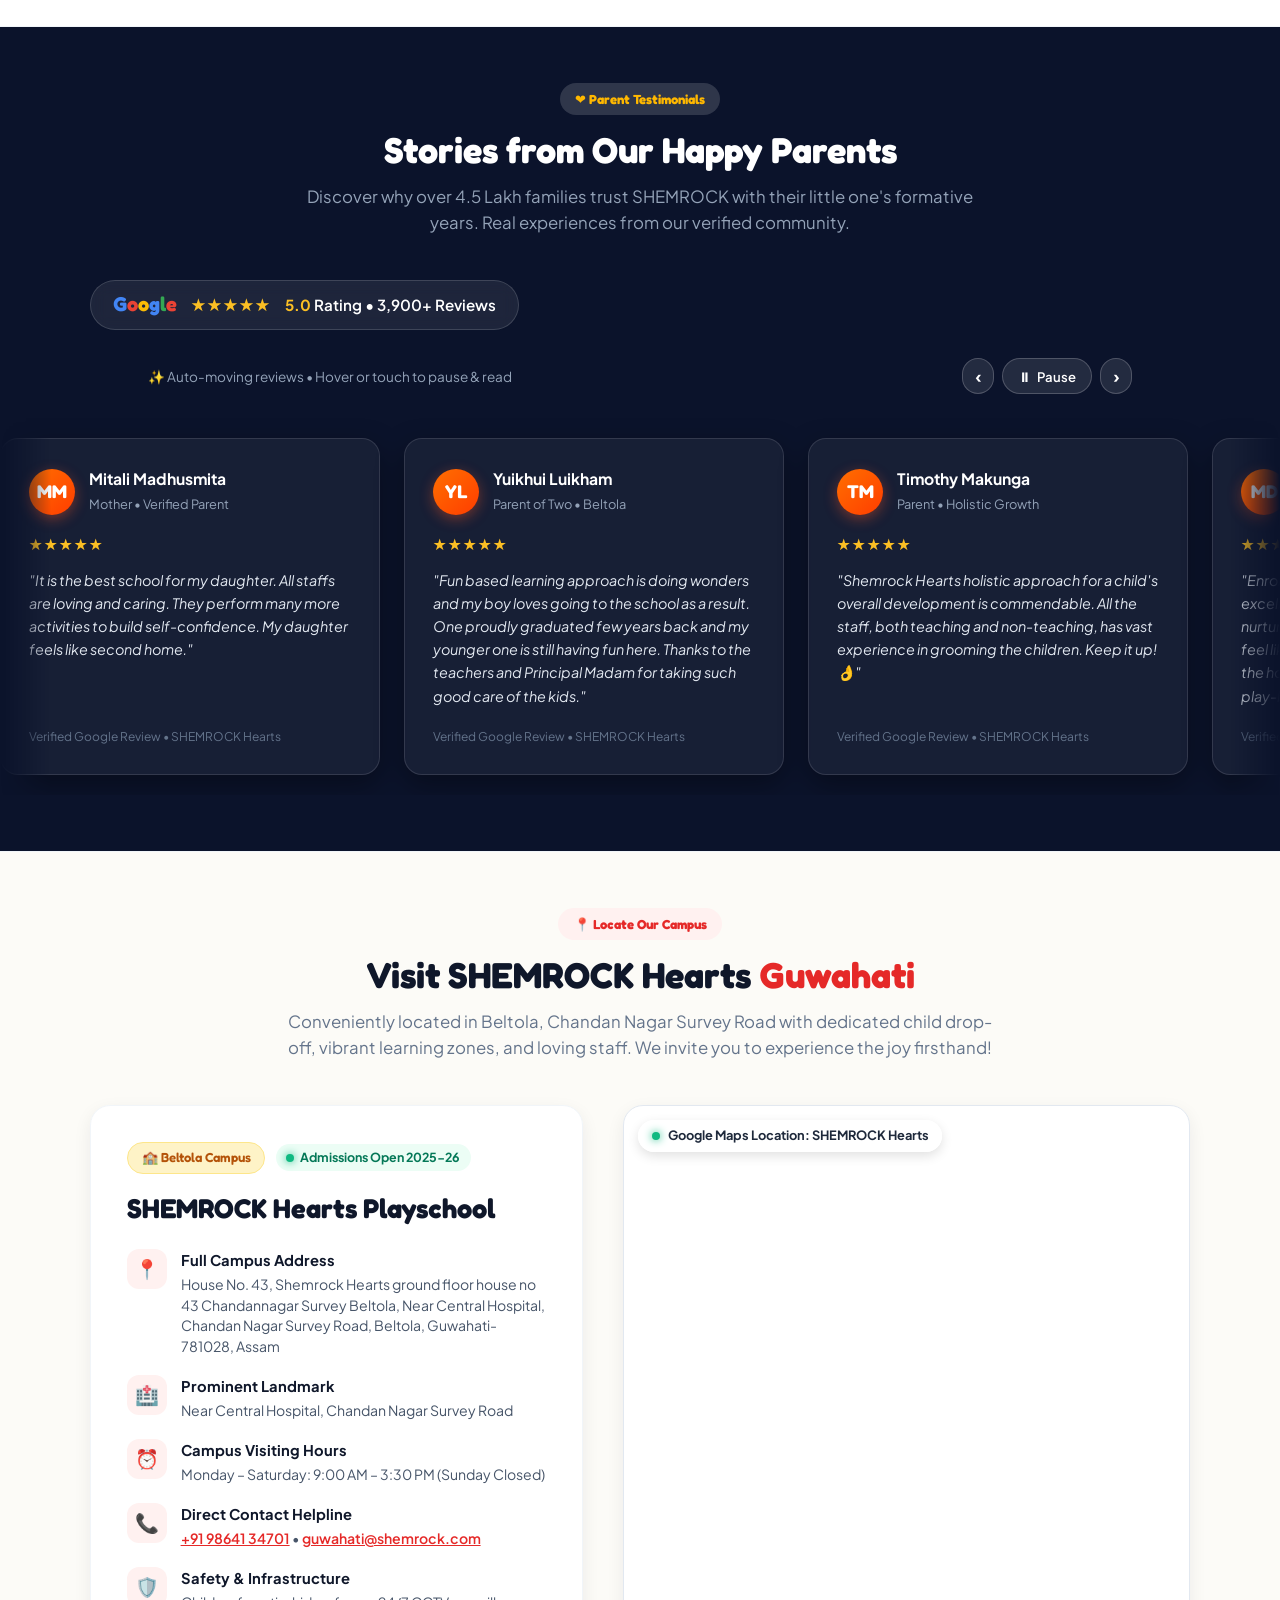
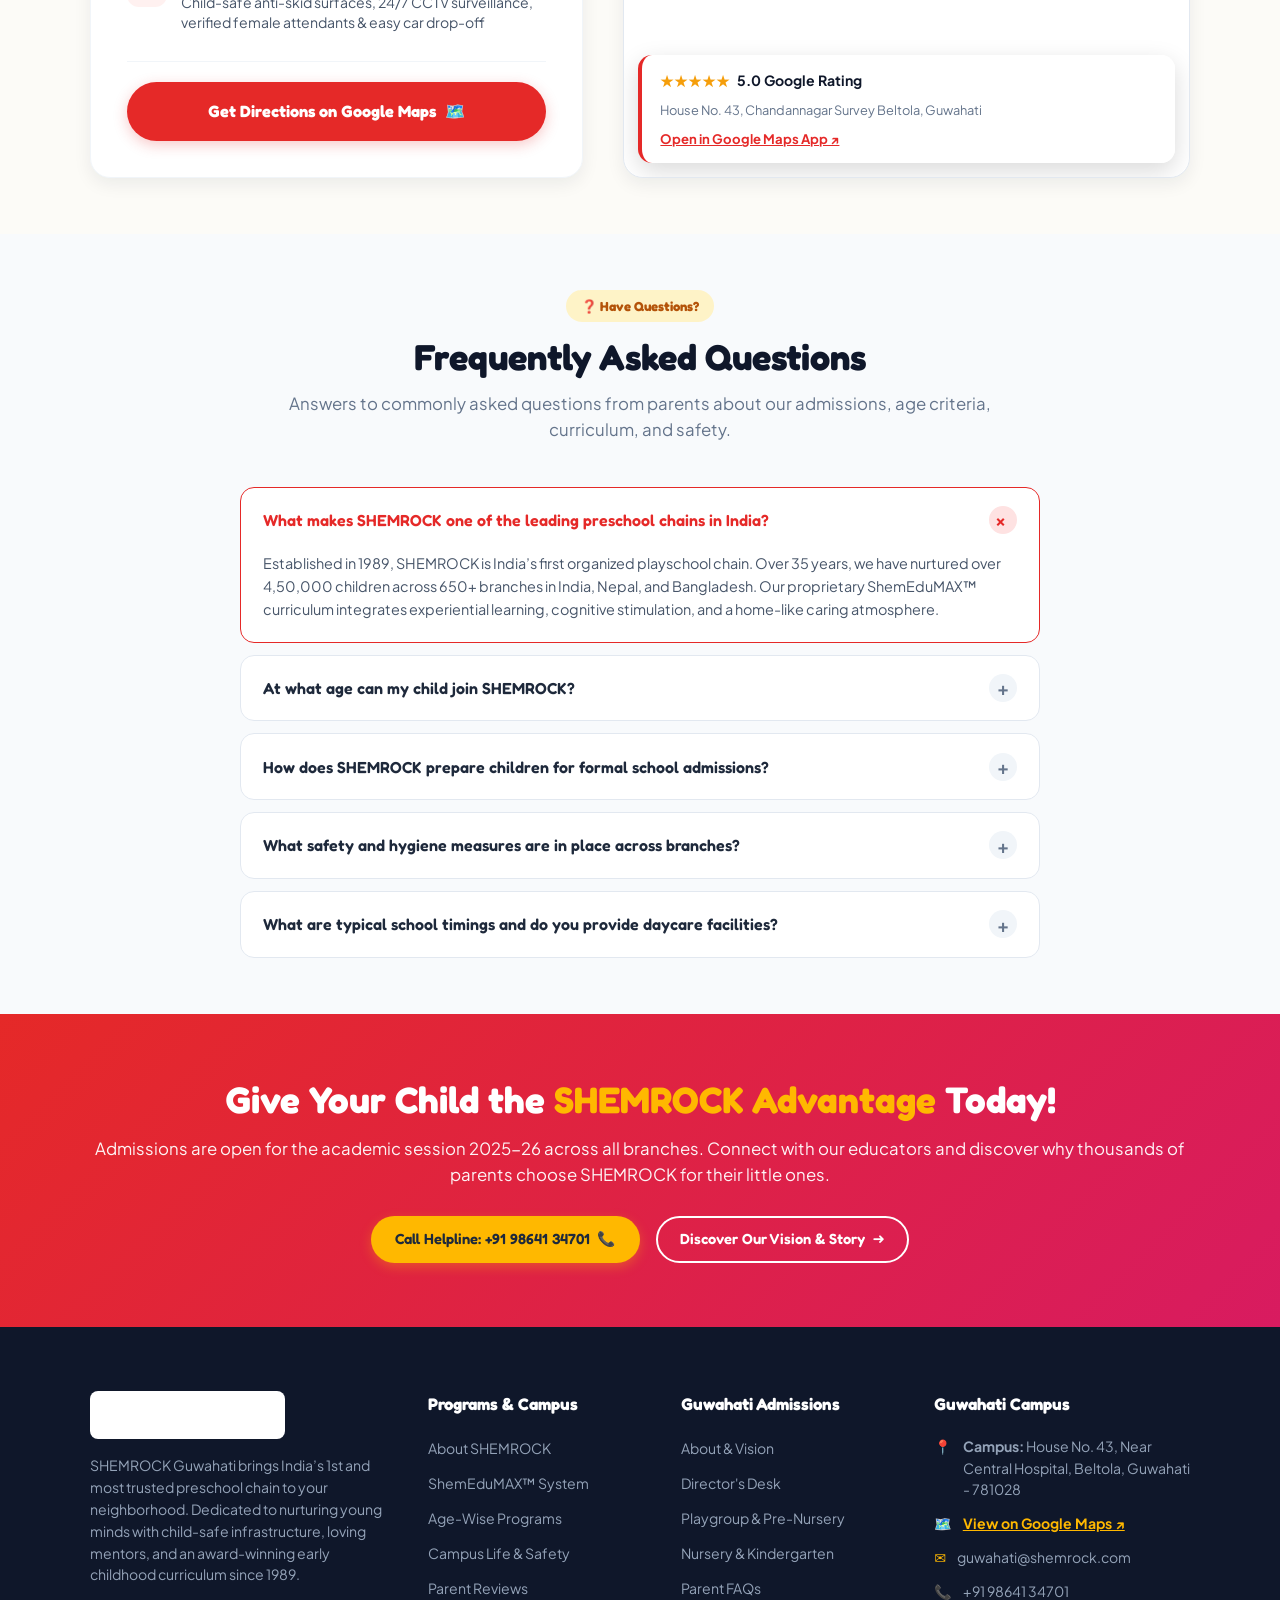
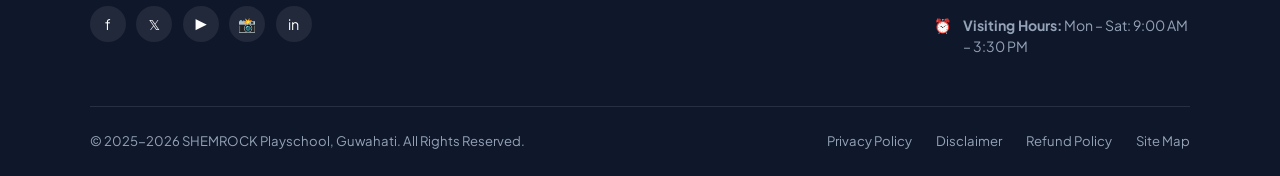
==== commit a809a275: "Optimize responsive layouts, ShemEduMAX wheel, and about page" ====
--- a/index.html
+++ b/index.html
@@ -396,232 +396,143 @@
     </div>
   </section>
 
-  <!-- ShemEduMAX™ Curriculum Section -->
+  <!-- Interactive ShemEduMAX™ Curriculum Explorer (12-Pillar Rotating Wheel) -->
   <section class="section-padding curriculum-section" id="curriculum">
     <div class="container">
       <div class="section-header text-center">
         <span class="section-tag" style="background: #FFF1F0; color: #E52928;">🧠 Proprietary Learning Model</span>
         <h2 class="section-title">
-          ShemEduMAX™ <span class="highlight-red">Curriculum</span>
+          Discover <span class="highlight-red">ShemEduMAX™</span> Curriculum
         </h2>
         <p class="section-desc">
-          Our award-winning early education model is built on 12 comprehensive pillars designed to nurture curiosity,
-          creativity, and holistic growth in every child.
+          Click on any pillar around our interactive learning orbit to explore our scientifically structured,
+          award-winning blended early childhood pedagogy.
         </p>
       </div>
 
-      <div class="curriculum-grid">
-        <!-- 1. Research Based Curriculum -->
-        <div class="curriculum-card curr-card-red">
-          <div class="curriculum-card-top">
-            <div class="curriculum-icon-wrap" aria-hidden="true">
-              <svg viewBox="0 0 24 24" fill="none" stroke="currentColor" stroke-width="2" stroke-linecap="round" stroke-linejoin="round">
-                <path d="M2 3h6a4 4 0 0 1 4 4v14a3 3 0 0 0-3-3H2z"/>
-                <path d="M22 3h-6a4 4 0 0 0-4 4v14a3 3 0 0 1 3-3h7z"/>
-              </svg>
-            </div>
-            <span class="curriculum-pillar-num">01</span>
-          </div>
-          <h3 class="curriculum-card-title">Research Based Curriculum</h3>
-          <p class="curriculum-card-desc">Built on proven early-childhood developmental science.</p>
-        </div>
-
-        <!-- 2. Innovative Learning Resources -->
-        <div class="curriculum-card curr-card-amber">
-          <div class="curriculum-card-top">
-            <div class="curriculum-icon-wrap" aria-hidden="true">
-              <svg viewBox="0 0 24 24" fill="none" stroke="currentColor" stroke-width="2" stroke-linecap="round" stroke-linejoin="round">
-                <path d="M15 14c.2-1 .7-1.7 1.5-2.5 1-.9 1.5-2.2 1.5-3.5A6 6 0 0 0 6 8c0 1 .2 2.2 1.5 3.5.7.7 1.3 1.5 1.5 2.5"/>
-                <path d="M9 18h6"/>
-                <path d="M10 22h4"/>
-              </svg>
-            </div>
-            <span class="curriculum-pillar-num">02</span>
-          </div>
-          <h3 class="curriculum-card-title">Innovative Learning Resources</h3>
-          <p class="curriculum-card-desc">Hands-on learning kits, creative tools, and interactive manipulatives.</p>
-        </div>
-
-        <!-- 3. Engaging Teaching Methodology -->
-        <div class="curriculum-card curr-card-blue">
-          <div class="curriculum-card-top">
-            <div class="curriculum-icon-wrap" aria-hidden="true">
-              <svg viewBox="0 0 24 24" fill="none" stroke="currentColor" stroke-width="2" stroke-linecap="round" stroke-linejoin="round">
-                <path d="M21.42 10.922a1 1 0 0 0-.019-1.838L12.83 5.18a2 2 0 0 0-1.66 0L2.6 9.08a1 1 0 0 0 0 1.832l8.57 3.908a2 2 0 0 0 1.66 0z"/>
-                <path d="M22 10v6"/>
-                <path d="M6 12.5V16a6 3 0 0 0 12 0v-3.5"/>
-              </svg>
-            </div>
-            <span class="curriculum-pillar-num">03</span>
-          </div>
-          <h3 class="curriculum-card-title">Engaging Teaching Methodology</h3>
-          <p class="curriculum-card-desc">Experiential, play-based pedagogical techniques tailored to young minds.</p>
-        </div>
-
-        <!-- 4. Tech Powered – Blended Learning -->
-        <div class="curriculum-card curr-card-purple">
-          <div class="curriculum-card-top">
-            <div class="curriculum-icon-wrap" aria-hidden="true">
-              <svg viewBox="0 0 24 24" fill="none" stroke="currentColor" stroke-width="2" stroke-linecap="round" stroke-linejoin="round">
-                <path d="M20 16V7a2 2 0 0 0-2-2H6a2 2 0 0 0-2 2v9m16 0H4m16 0 1.28 2.55a1 1 0 0 1-.9 1.45H3.62a1 1 0 0 1-.9-1.45L4 16"/>
-              </svg>
-            </div>
-            <span class="curriculum-pillar-num">04</span>
-          </div>
-          <h3 class="curriculum-card-title">Tech Powered – Blended Learning</h3>
-          <p class="curriculum-card-desc">Smart digital learning integrated safely with offline sensory exploration.</p>
-        </div>
-
-        <!-- 5. Child Centered Activities -->
-        <div class="curriculum-card curr-card-green">
-          <div class="curriculum-card-top">
-            <div class="curriculum-icon-wrap" aria-hidden="true">
-              <svg viewBox="0 0 24 24" fill="none" stroke="currentColor" stroke-width="2" stroke-linecap="round" stroke-linejoin="round">
-                <circle cx="12" cy="12" r="10"/>
-                <path d="M8 14s1.5 2 4 2 4-2 4-2"/>
-                <line x1="9" y1="9" x2="9.01" y2="9"/>
-                <line x1="15" y1="9" x2="15.01" y2="9"/>
-              </svg>
-            </div>
-            <span class="curriculum-pillar-num">05</span>
-          </div>
-          <h3 class="curriculum-card-title">Child Centered Activities</h3>
-          <p class="curriculum-card-desc">Self-directed activities promoting independence, confidence, and motor skills.</p>
-        </div>
-
-        <!-- 6. Colorful Celebrations & Functions -->
-        <div class="curriculum-card curr-card-pink">
-          <div class="curriculum-card-top">
-            <div class="curriculum-icon-wrap" aria-hidden="true">
-              <svg viewBox="0 0 24 24" fill="none" stroke="currentColor" stroke-width="2" stroke-linecap="round" stroke-linejoin="round">
-                <path d="M5.8 11.3 2 22l10.7-3.79"/>
-                <path d="M4 3h.01"/>
-                <path d="M22 8h.01"/>
-                <path d="M15 2h.01"/>
-                <path d="M22 20h.01"/>
-                <path d="m22 2-2.24.75a2.9 2.9 0 0 0-1.96 3.12v0c.1.86-.57 1.63-1.45 1.63h-.38c-.86 0-1.6.6-1.76 1.44L14 10"/>
-                <path d="m22 13-.82-.33c-.86-.34-1.82.2-1.98 1.11v0c-.11.64-.7 1.08-1.35.98l-.44-.07c-.75-.12-1.49.33-1.67 1.07L15 18"/>
-              </svg>
-            </div>
-            <span class="curriculum-pillar-num">06</span>
-          </div>
-          <h3 class="curriculum-card-title">Colorful Celebrations & Functions</h3>
-          <p class="curriculum-card-desc">Cultural festivities, theme days, and social events celebrating diversity.</p>
-        </div>
-
-        <!-- 7. Synergy -->
-        <div class="curriculum-card curr-card-indigo">
-          <div class="curriculum-card-top">
-            <div class="curriculum-icon-wrap" aria-hidden="true">
-              <svg viewBox="0 0 24 24" fill="none" stroke="currentColor" stroke-width="2" stroke-linecap="round" stroke-linejoin="round">
-                <path d="M16 21v-2a4 4 0 0 0-4-4H6a4 4 0 0 0-4 4v2"/>
-                <circle cx="9" cy="7" r="4"/>
-                <path d="M22 21v-2a4 4 0 0 0-3-3.87"/>
-                <path d="M16 3.13a4 4 0 0 1 0 7.75"/>
-              </svg>
-            </div>
-            <span class="curriculum-pillar-num">07</span>
-          </div>
-          <h3 class="curriculum-card-title">Synergy</h3>
-          <p class="curriculum-card-desc">Collaborative parent-teacher partnerships to ensure synchronized home and school growth.</p>
-        </div>
-
-        <!-- 8. Wow! Wednesday -->
-        <div class="curriculum-card curr-card-orange">
-          <div class="curriculum-card-top">
-            <div class="curriculum-icon-wrap" aria-hidden="true">
-              <svg viewBox="0 0 24 24" fill="none" stroke="currentColor" stroke-width="2" stroke-linecap="round" stroke-linejoin="round">
-                <path d="m12 3-1.912 5.813a2 2 0 0 1-1.275 1.275L3 12l5.813 1.912a2 2 0 0 1 1.275 1.275L12 21l1.912-5.813a2 2 0 0 1 1.275-1.275L21 12l-5.813-1.912a2 2 0 0 1-1.275-1.275L12 3Z"/>
-                <path d="M5 3v4"/>
-                <path d="M19 17v4"/>
-                <path d="M3 5h4"/>
-                <path d="M17 19h4"/>
-              </svg>
-            </div>
-            <span class="curriculum-pillar-num">08</span>
-          </div>
-          <h3 class="curriculum-card-title">Wow! Wednesday</h3>
-          <p class="curriculum-card-desc">Dedicated weekly activity days packed with unique experiments, discoveries, and fun themes.</p>
-        </div>
-
-        <!-- 9. Holistic Assessments -->
-        <div class="curriculum-card curr-card-teal">
-          <div class="curriculum-card-top">
-            <div class="curriculum-icon-wrap" aria-hidden="true">
-              <svg viewBox="0 0 24 24" fill="none" stroke="currentColor" stroke-width="2" stroke-linecap="round" stroke-linejoin="round">
-                <rect width="8" height="4" x="8" y="2" rx="1" ry="1"/>
-                <path d="M16 4h2a2 2 0 0 1 2 2v14a2 2 0 0 1-2 2H6a2 2 0 0 1-2-2V6a2 2 0 0 1 2-2h2"/>
-                <path d="m9 14 2 2 4-4"/>
-              </svg>
-            </div>
-            <span class="curriculum-pillar-num">09</span>
-          </div>
-          <h3 class="curriculum-card-title">Holistic Assessments</h3>
-          <p class="curriculum-card-desc">Continuous, stress-free observational tracking across emotional, cognitive, and physical growth.</p>
-        </div>
-
-        <!-- 10. Well Trained Teachers -->
-        <div class="curriculum-card curr-card-rose">
-          <div class="curriculum-card-top">
-            <div class="curriculum-icon-wrap" aria-hidden="true">
-              <svg viewBox="0 0 24 24" fill="none" stroke="currentColor" stroke-width="2" stroke-linecap="round" stroke-linejoin="round">
-                <circle cx="12" cy="8" r="6"/>
-                <path d="M15.477 12.89 17 22l-5-3-5 3 1.523-9.11"/>
-              </svg>
-            </div>
-            <span class="curriculum-pillar-num">10</span>
-          </div>
-          <h3 class="curriculum-card-title">Well Trained Teachers</h3>
-          <p class="curriculum-card-desc">Certified, empathetic early-childhood educators who nurture every child individually.</p>
-        </div>
-
-        <!-- 11. Child Friendly Infrastructure -->
-        <div class="curriculum-card curr-card-emerald">
-          <div class="curriculum-card-top">
-            <div class="curriculum-icon-wrap" aria-hidden="true">
-              <svg viewBox="0 0 24 24" fill="none" stroke="currentColor" stroke-width="2" stroke-linecap="round" stroke-linejoin="round">
-                <path d="M20 13c0 5-3.5 7.5-7.66 8.95a1 1 0 0 1-.67-.01C7.5 20.5 4 18 4 13V6a1 1 0 0 1 1-1c2 0 4.5-1.2 6.24-2.72a1.17 1.17 0 0 1 1.52 0C14.51 3.81 17 5 19 5a1 1 0 0 1 1 1z"/>
-                <path d="m9 12 2 2 4-4"/>
-              </svg>
-            </div>
-            <span class="curriculum-pillar-num">11</span>
-          </div>
-          <h3 class="curriculum-card-title">Child Friendly Infrastructure</h3>
-          <p class="curriculum-card-desc">Safe, ergonomic, child-proof campus spaces designed for exploratory play.</p>
-        </div>
-
-        <!-- 12. Nutritious Mid-Day Meals -->
-        <div class="curriculum-card curr-card-yellow">
-          <div class="curriculum-card-top">
-            <div class="curriculum-icon-wrap" aria-hidden="true">
-              <svg viewBox="0 0 24 24" fill="none" stroke="currentColor" stroke-width="2" stroke-linecap="round" stroke-linejoin="round">
-                <path d="M18 2v6a3 3 0 0 1-3 3 3 3 0 0 1-3-3V2"/>
-                <path d="M15 2v18"/>
-                <path d="M5 2v6a3 3 0 0 0 6 0V2"/>
-                <path d="M8 2v18"/>
-              </svg>
-            </div>
-            <span class="curriculum-pillar-num">12</span>
-          </div>
-          <h3 class="curriculum-card-title">Nutritious Mid-Day Meals</h3>
-          <p class="curriculum-card-desc">Fresh, wholesome, dietitian-approved meals fostering healthy eating habits.</p>
-        </div>
-      </div>
-
-      <!-- Curriculum Summary Footer Card -->
-      <div class="curriculum-footer-card">
-        <div class="curr-footer-content">
-          <span class="pill-badge pill-badge-yellow">🎒 Admissions Open 2025–26</span>
-          <h3 class="curr-footer-title">Experience the ShemEduMAX™ Difference</h3>
-          <p class="curr-footer-text">
-            Give your child the advantage of India's most trusted early education curriculum, where learning feels like play and every day brings new joy.
+      <div class="curriculum-container">
+        <!-- Mobile/Tablet Horizontal Pills Strip (12 Pillars) -->
+        <div class="curriculum-mobile-strip" id="currMobileStrip">
+          <button class="curr-mobile-pill active" data-id="1">🔬 Research Based</button>
+          <button class="curr-mobile-pill" data-id="2">💡 Innovative Resources</button>
+          <button class="curr-mobile-pill" data-id="3">🎓 Engaging Teaching</button>
+          <button class="curr-mobile-pill" data-id="4">💻 Blended Learning</button>
+          <button class="curr-mobile-pill" data-id="5">😊 Child Centered</button>
+          <button class="curr-mobile-pill" data-id="6">🎉 Celebrations</button>
+          <button class="curr-mobile-pill" data-id="7">👥 Synergy</button>
+          <button class="curr-mobile-pill" data-id="8">✨ Wow! Wednesday</button>
+          <button class="curr-mobile-pill" data-id="9">📋 Holistic Assessments</button>
+          <button class="curr-mobile-pill" data-id="10">👩‍🏫 Trained Teachers</button>
+          <button class="curr-mobile-pill" data-id="11">🛡️ Campus Safety</button>
+          <button class="curr-mobile-pill" data-id="12">🍽️ Nutritious Meals</button>
+        </div>
+
+        <!-- Interactive Wheel Component (Desktop & Tablet) -->
+        <div class="wheel-wrapper">
+          <div class="wheel-orbit" id="wheelOrbit">
+            <!-- Animated Orbit Ring & Glow Tracker -->
+            <div class="orbit-rotator-ring" aria-hidden="true"></div>
+            <div class="orbit-pulse-halo" aria-hidden="true"></div>
+            <!-- Top Spotlight Halo (Highlights the active node rotating to top) -->
+            <div class="wheel-top-spotlight" aria-hidden="true"></div>
+
+            <!-- Center Hub (Stationary) -->
+            <div class="wheel-center" id="wheelCenterHub">
+              <h3>ShemEduMAX™</h3>
+              <span>Blended Learning</span>
+            </div>
+
+            <!-- Rotating Orbital Nodes Track (All 12 options revolve physically around the center) -->
+            <div class="wheel-nodes-track" id="wheelNodesTrack">
+              <div class="wheel-node node-1 active" data-id="1" title="Research Based Curriculum">
+                <span class="node-emoji">🔬</span>
+                <span class="node-label">Research</span>
+              </div>
+              <div class="wheel-node node-2" data-id="2" title="Innovative Learning Resources">
+                <span class="node-emoji">💡</span>
+                <span class="node-label">Resources</span>
+              </div>
+              <div class="wheel-node node-3" data-id="3" title="Engaging Teaching Methodology">
+                <span class="node-emoji">🎓</span>
+                <span class="node-label">Teaching</span>
+              </div>
+              <div class="wheel-node node-4" data-id="4" title="Tech Powered – Blended Learning">
+                <span class="node-emoji">💻</span>
+                <span class="node-label">Smart Tech</span>
+              </div>
+              <div class="wheel-node node-5" data-id="5" title="Child Centered Activities">
+                <span class="node-emoji">😊</span>
+                <span class="node-label">Activities</span>
+              </div>
+              <div class="wheel-node node-6" data-id="6" title="Colorful Celebrations & Functions">
+                <span class="node-emoji">🎉</span>
+                <span class="node-label">Celebrations</span>
+              </div>
+              <div class="wheel-node node-7" data-id="7" title="Synergy">
+                <span class="node-emoji">👥</span>
+                <span class="node-label">Synergy</span>
+              </div>
+              <div class="wheel-node node-8" data-id="8" title="Wow! Wednesday">
+                <span class="node-emoji">✨</span>
+                <span class="node-label">Wow! Day</span>
+              </div>
+              <div class="wheel-node node-9" data-id="9" title="Holistic Assessments">
+                <span class="node-emoji">📋</span>
+                <span class="node-label">Assessments</span>
+              </div>
+              <div class="wheel-node node-10" data-id="10" title="Well Trained Teachers">
+                <span class="node-emoji">👩‍🏫</span>
+                <span class="node-label">Teachers</span>
+              </div>
+              <div class="wheel-node node-11" data-id="11" title="Child Friendly Infrastructure">
+                <span class="node-emoji">🛡️</span>
+                <span class="node-label">Safety</span>
+              </div>
+              <div class="wheel-node node-12" data-id="12" title="Nutritious Mid-Day Meals">
+                <span class="node-emoji">🍽️</span>
+                <span class="node-label">Nutrition</span>
+              </div>
+            </div>
+          </div>
+        </div>
+
+        <!-- Dynamic Curriculum Card -->
+        <div class="curriculum-detail-card" id="curriculumDetail">
+          <!-- Subtle Auto-Rotation Progress Bar -->
+          <div class="curr-card-progress">
+            <div class="curr-card-progress-bar" id="currCardProgressBar"></div>
+          </div>
+
+          <div
+            style="display: flex; align-items: center; justify-content: space-between; gap: 0.75rem; flex-wrap: wrap; margin-bottom: 0.75rem;">
+            <span class="curriculum-badge" id="currBadge">Developmental Science</span>
+            <div class="curr-rotation-indicator" id="currRotationIndicator">
+              <span class="curr-rot-dot"></span>
+              <span class="curr-rot-text" id="currRotText">Auto-rotating wheel</span>
+            </div>
+          </div>
+
+          <h3 class="curriculum-detail-title" id="currTitle">Research Based Curriculum</h3>
+          <p class="curriculum-detail-desc" id="currDesc">
+            Built on proven early-childhood developmental science, integrating cognitive milestones and research-backed frameworks for optimal early growth.
           </p>
-        </div>
-        <div class="curr-footer-action">
-          <button class="btn btn-primary btn-pulse" onclick="openAdmissionModal()">
-            <span>Enquire About Curriculum</span>
-            <span>➜</span>
-          </button>
+
+          <div class="curriculum-highlights">
+            <div class="highlight-box">
+              <strong id="currH1">Scientific Pedagogy</strong>
+              <span id="currH1Sub">Structured age-appropriate cognitive stimulation</span>
+            </div>
+            <div class="highlight-box">
+              <strong id="currH2">Brain Architecture</strong>
+              <span id="currH2Sub">Nurturing neural pathways during critical 2–4 years</span>
+            </div>
+          </div>
+
+          <div
+            style="display: flex; align-items: center; justify-content: space-between; flex-wrap: wrap; gap: 1rem; border-top: 1px solid #F1F5F9; padding-top: 1.5rem;">
+            <span style="font-size: 0.85rem; color: #64748B;">Click any circle on the orbit or mobile pills to inspect features</span>
+            <button class="btn btn-primary" onclick="openAdmissionModal()">Enquire About Curriculum</button>
+          </div>
         </div>
       </div>
     </div>
@@ -1467,7 +1378,7 @@
         <div>
           © 2025-2026 SHEMROCK Playschool, Guwahati. All Rights Reserved.
         </div>
-        <div style="display: flex; gap: 1.5rem;">
+        <div class="footer-bottom-links">
           <a href="#">Privacy Policy</a>
           <a href="#">Disclaimer</a>
           <a href="#">Refund Policy</a>
@@ -1513,7 +1424,7 @@
           <input type="tel" id="parentPhone" class="form-control" placeholder="+91 98641 34701"
             pattern="[0-9+ -]{10,14}" required>
         </div>
-        <div style="display: grid; grid-template-columns: 1fr 1fr; gap: 1rem;">
+        <div class="form-row form-row-2col">
           <div class="form-group">
             <label class="form-label" for="childAge">Child's Age *</label>
             <select id="childAge" class="form-control" required>
--- a/style.css
+++ b/style.css
@@ -848,257 +848,473 @@
 }
 
 /* ==========================================================================
-   CURRICULUM SECTION: ShemEduMAX™ (12-Pillar Modern Responsive Grid)
+   CURRICULUM EXPLORER: ShemEduMAX™ (12-Pillar Interactive Rotating Wheel)
    ========================================================================== */
 .curriculum-section {
-  background: linear-gradient(180deg, #FFFDF7 0%, #FFFFFF 100%);
+  background: #FFFDF7;
   position: relative;
   overflow: hidden;
 }
 
-.curriculum-grid {
+.curriculum-container {
   display: grid;
-  grid-template-columns: repeat(4, 1fr);
-  gap: 1.5rem;
-  margin-top: 2.5rem;
-}
-
-.curriculum-card {
+  grid-template-columns: 1.05fr 1.15fr;
+  gap: 3.5rem;
+  align-items: center;
+}
+
+/* Desktop Orbital Wheel */
+.wheel-wrapper {
+  position: relative;
+  display: flex;
+  justify-content: center;
+  align-items: center;
+  padding: 1.5rem;
+  user-select: none;
+}
+
+.wheel-orbit {
+  position: relative;
+  width: 440px;
+  height: 440px;
+  border-radius: 50%;
+  display: flex;
+  align-items: center;
+  justify-content: center;
+  transition: transform 0.6s ease;
+}
+
+/* Subtle Orbital Dashed Track */
+.orbit-rotator-ring {
+  position: absolute;
+  width: 390px;
+  height: 390px;
+  border-radius: 50%;
+  border: 2px dashed rgba(229, 41, 40, 0.32);
+  pointer-events: none;
+}
+
+.orbit-pulse-halo {
+  position: absolute;
+  width: 190px;
+  height: 190px;
+  border-radius: 50%;
+  background: radial-gradient(circle, rgba(229, 41, 40, 0.12) 0%, rgba(229, 41, 40, 0) 70%);
+  animation: haloPulse 3s ease-in-out infinite;
+  pointer-events: none;
+}
+
+@keyframes haloPulse {
+  0%, 100% { transform: scale(1); opacity: 0.6; }
+  50% { transform: scale(1.25); opacity: 1; }
+}
+
+.wheel-center {
+  width: 146px;
+  height: 146px;
+  border-radius: 50%;
+  background: linear-gradient(135deg, #E52928 0%, #FF4D3D 100%);
+  color: #FFFFFF;
+  display: flex;
+  flex-direction: column;
+  align-items: center;
+  justify-content: center;
+  text-align: center;
+  padding: 0.85rem;
+  box-shadow: 0 12px 30px rgba(229, 41, 40, 0.4), inset 0 2px 4px rgba(255, 255, 255, 0.3);
+  z-index: 5;
+  transition: transform 0.3s ease, box-shadow 0.3s ease;
+  animation: hubGlowBreath 3.5s ease-in-out infinite;
+}
+
+.wheel-center:hover {
+  transform: scale(1.04);
+  box-shadow: 0 16px 36px rgba(229, 41, 40, 0.5);
+}
+
+.wheel-center h3 {
+  font-family: var(--font-heading);
+  font-size: 1.12rem;
+  font-weight: 700;
+  line-height: 1.1;
+  margin-bottom: 0.2rem;
+  text-shadow: 0 1px 2px rgba(0, 0, 0, 0.2);
+}
+
+.wheel-center span {
+  font-size: 0.72rem;
+  font-weight: 500;
+  opacity: 0.95;
+  letter-spacing: 0.3px;
+}
+
+@keyframes hubGlowBreath {
+  0%, 100% {
+    box-shadow: 0 10px 28px rgba(229, 41, 40, 0.38), inset 0 2px 4px rgba(255, 255, 255, 0.3);
+    transform: scale(1);
+  }
+  50% {
+    box-shadow: 0 14px 38px rgba(229, 41, 40, 0.58), inset 0 2px 4px rgba(255, 255, 255, 0.4);
+    transform: scale(1.03);
+  }
+}
+
+/* Top Active Spotlight Glow */
+.wheel-top-spotlight {
+  position: absolute;
+  top: -24px;
+  left: 50%;
+  transform: translateX(-50%);
+  width: 96px;
+  height: 96px;
+  border-radius: 50%;
+  background: radial-gradient(circle, rgba(229, 41, 40, 0.28) 0%, rgba(229, 41, 40, 0) 70%);
+  pointer-events: none;
+  z-index: 3;
+  animation: spotlightPulse 2.5s ease-in-out infinite;
+}
+
+@keyframes spotlightPulse {
+  0%, 100% { transform: translateX(-50%) scale(1); opacity: 0.75; }
+  50% { transform: translateX(-50%) scale(1.22); opacity: 1; }
+}
+
+/* Rotating Nodes Track (All 12 options physically revolve around center) */
+.wheel-nodes-track {
+  position: absolute;
+  top: 0;
+  left: 0;
+  width: 100%;
+  height: 100%;
+  border-radius: 50%;
+  pointer-events: none;
+  transition: transform 1.1s cubic-bezier(0.34, 1.25, 0.64, 1);
+  will-change: transform;
+  z-index: 6;
+}
+
+/* Interactive Satellite Nodes */
+.wheel-node {
+  position: absolute;
+  top: 50%;
+  left: 50%;
+  width: 58px;
+  height: 58px;
+  margin-top: -29px;
+  margin-left: -29px;
+  border-radius: 50%;
+  background: #FFFFFF;
+  border: 2px solid #E2E8F0;
+  box-shadow: 0 4px 12px rgba(0, 0, 0, 0.08);
+  display: flex;
+  flex-direction: column;
+  align-items: center;
+  justify-content: center;
+  cursor: pointer;
+  pointer-events: auto;
+  z-index: 4;
+  transform: translate(var(--tx), var(--ty)) rotate(var(--counter-rot, 0deg)) scale(1);
+  transition: transform 1.1s cubic-bezier(0.34, 1.25, 0.64, 1), 
+              border-color 0.25s ease, 
+              background 0.25s ease, 
+              box-shadow 0.25s ease;
+}
+
+.wheel-node .node-emoji {
+  font-size: 1.15rem;
+  line-height: 1;
+  transition: transform 0.25s ease;
+}
+
+.wheel-node .node-label {
+  font-family: var(--font-heading);
+  font-size: 0.58rem;
+  font-weight: 700;
+  color: #334155;
+  line-height: 1;
+  margin-top: 2px;
+  text-align: center;
+  max-width: 48px;
+  white-space: nowrap;
+  overflow: hidden;
+  text-overflow: ellipsis;
+  transition: color 0.25s ease;
+}
+
+.wheel-node:hover {
+  transform: translate(var(--tx), var(--ty)) rotate(var(--counter-rot, 0deg)) scale(1.15);
+  border-color: #CBD5E1;
+  box-shadow: 0 8px 20px rgba(0, 0, 0, 0.12);
+}
+
+.wheel-node.active {
+  transform: translate(var(--tx), var(--ty)) rotate(var(--counter-rot, 0deg)) scale(1.22);
+  border-color: #E52928;
+  background: #FFFFFF;
+  box-shadow: 0 0 0 5px rgba(229, 41, 40, 0.2), 0 10px 28px rgba(229, 41, 40, 0.42);
+  z-index: 10;
+}
+
+.wheel-node.active .node-emoji {
+  transform: scale(1.15);
+}
+
+.wheel-node.active .node-label {
+  color: #E52928;
+  font-weight: 800;
+}
+
+/* 12-Node Trigonometric Coordinates (Radius = 195px, 30 deg intervals) */
+.node-1  { --tx: 0px;    --ty: -195px; }
+.node-2  { --tx: 98px;   --ty: -169px; }
+.node-3  { --tx: 169px;  --ty: -98px;  }
+.node-4  { --tx: 195px;  --ty: 0px;    }
+.node-5  { --tx: 169px;  --ty: 98px;   }
+.node-6  { --tx: 98px;   --ty: 169px;  }
+.node-7  { --tx: 0px;    --ty: 195px;  }
+.node-8  { --tx: -98px;  --ty: 169px;  }
+.node-9  { --tx: -169px; --ty: 98px;   }
+.node-10 { --tx: -195px; --ty: 0px;    }
+.node-11 { --tx: -169px; --ty: -98px;  }
+.node-12 { --tx: -98px;  --ty: -169px; }
+
+/* Mobile / Tablet Horizontal Pills Strip */
+.curriculum-mobile-strip {
+  display: none;
+}
+
+/* Curriculum Detail Card */
+.curriculum-detail-card {
   background: #FFFFFF;
   border-radius: var(--radius-lg);
-  border: 1.5px solid #F1F5F9;
-  padding: 1.75rem 1.5rem;
-  display: flex;
-  flex-direction: column;
+  padding: 2.25rem;
+  box-shadow: var(--shadow-md);
+  border: 1.5px solid #FEF3C7;
   position: relative;
-  transition: all 0.3s cubic-bezier(0.16, 1, 0.3, 1);
-  box-shadow: 0 4px 14px rgba(0, 0, 0, 0.03);
   overflow: hidden;
-}
-
-.curriculum-card:hover {
-  transform: translateY(-5px);
-  box-shadow: 0 16px 32px rgba(0, 0, 0, 0.08);
-  border-color: var(--card-border-color, #E2E8F0);
-}
-
-/* Card top bar: Icon + Pillar Number */
-.curriculum-card-top {
-  display: flex;
-  align-items: center;
-  justify-content: space-between;
-  margin-bottom: 1.25rem;
-}
-
-.curriculum-icon-wrap {
-  width: 52px;
-  height: 52px;
-  border-radius: 14px;
-  display: flex;
-  align-items: center;
-  justify-content: center;
-  background: var(--icon-bg, #FFF1F0);
-  color: var(--icon-color, var(--color-primary));
-  box-shadow: 0 4px 12px var(--icon-shadow, rgba(229, 41, 40, 0.15));
-  transition: transform 0.3s ease;
-}
-
-.curriculum-card:hover .curriculum-icon-wrap {
-  transform: scale(1.1) rotate(-3deg);
-}
-
-.curriculum-icon-wrap svg {
-  width: 26px;
-  height: 26px;
-}
-
-.curriculum-pillar-num {
-  font-family: var(--font-heading);
-  font-size: 0.85rem;
-  font-weight: 700;
-  color: #94A3B8;
+  transition: box-shadow 0.3s ease;
+}
+
+.curriculum-detail-card:hover {
+  box-shadow: var(--shadow-lg);
+}
+
+/* Subtle Progress Bar */
+.curr-card-progress {
+  position: absolute;
+  top: 0;
+  left: 0;
+  right: 0;
+  height: 3px;
+  background: rgba(229, 41, 40, 0.08);
+}
+
+.curr-card-progress-bar {
+  height: 100%;
+  width: 0%;
+  background: linear-gradient(90deg, #E52928, #FFB800);
+  transition: width 0.1s linear;
+}
+
+.curr-rotation-indicator {
+  display: inline-flex;
+  align-items: center;
+  gap: 0.45rem;
+  font-size: 0.78rem;
+  font-weight: 600;
+  color: #64748B;
   background: #F8FAFC;
   padding: 0.25rem 0.65rem;
-  border-radius: 99px;
-  border: 1px solid #E2E8F0;
-  letter-spacing: 0.05em;
-}
-
-.curriculum-card-title {
+  border-radius: var(--radius-full);
+}
+
+.curr-rot-dot {
+  width: 7px;
+  height: 7px;
+  border-radius: 50%;
+  background: #10B981;
+  box-shadow: 0 0 6px #10B981;
+  animation: blinkPulse 2s infinite;
+}
+
+@keyframes blinkPulse {
+  0%, 100% { opacity: 1; transform: scale(1); }
+  50% { opacity: 0.4; transform: scale(0.85); }
+}
+
+.curriculum-badge {
+  display: inline-flex;
+  align-items: center;
+  gap: 0.35rem;
+  background: #FEF3C7;
+  color: #B45309;
+  padding: 0.35rem 0.85rem;
+  border-radius: var(--radius-full);
   font-family: var(--font-heading);
-  font-size: 1.15rem;
+  font-size: 0.82rem;
+  font-weight: 700;
+}
+
+.curriculum-detail-title {
+  font-family: var(--font-heading);
+  font-size: 1.75rem;
   font-weight: 700;
   color: #0F172A;
-  margin-bottom: 0.65rem;
-  line-height: 1.35;
-}
-
-.curriculum-card-desc {
-  font-size: 0.92rem;
-  color: #64748B;
-  line-height: 1.6;
-  flex-grow: 1;
-}
-
-/* Color Accent Variants for the 12 Pillars */
-.curr-card-red {
-  --icon-bg: #FEE2E2;
-  --icon-color: #E52928;
-  --icon-shadow: rgba(229, 41, 40, 0.18);
-  --card-border-color: #FECACA;
-}
-
-.curr-card-amber {
-  --icon-bg: #FEF3C7;
-  --icon-color: #D97706;
-  --icon-shadow: rgba(217, 119, 6, 0.18);
-  --card-border-color: #FDE68A;
-}
-
-.curr-card-blue {
-  --icon-bg: #E0F2FE;
-  --icon-color: #0284C7;
-  --icon-shadow: rgba(2, 132, 199, 0.18);
-  --card-border-color: #BAE6FD;
-}
-
-.curr-card-purple {
-  --icon-bg: #EDE9FE;
-  --icon-color: #7C3AED;
-  --icon-shadow: rgba(124, 58, 237, 0.18);
-  --card-border-color: #DDD6FE;
-}
-
-.curr-card-green {
-  --icon-bg: #DCFCE7;
-  --icon-color: #059669;
-  --icon-shadow: rgba(5, 150, 105, 0.18);
-  --card-border-color: #A7F3D0;
-}
-
-.curr-card-pink {
-  --icon-bg: #FCE7F3;
-  --icon-color: #DB2777;
-  --icon-shadow: rgba(219, 39, 119, 0.18);
-  --card-border-color: #FBCFE8;
-}
-
-.curr-card-indigo {
-  --icon-bg: #DBEAFE;
-  --icon-color: #2563EB;
-  --icon-shadow: rgba(37, 99, 235, 0.18);
-  --card-border-color: #BFDBFE;
-}
-
-.curr-card-orange {
-  --icon-bg: #FFEDD5;
-  --icon-color: #EA580C;
-  --icon-shadow: rgba(234, 88, 12, 0.18);
-  --card-border-color: #FED7AA;
-}
-
-.curr-card-teal {
-  --icon-bg: #CFFAFE;
-  --icon-color: #0891B2;
-  --icon-shadow: rgba(8, 145, 178, 0.18);
-  --card-border-color: #A5F3FC;
-}
-
-.curr-card-rose {
-  --icon-bg: #FFE4E6;
-  --icon-color: #E11D48;
-  --icon-shadow: rgba(225, 29, 72, 0.18);
-  --card-border-color: #FECDD3;
-}
-
-.curr-card-emerald {
-  --icon-bg: #DCFCE7;
-  --icon-color: #16A34A;
-  --icon-shadow: rgba(22, 163, 74, 0.18);
-  --card-border-color: #BBF7D0;
-}
-
-.curr-card-yellow {
-  --icon-bg: #FEF9C3;
-  --icon-color: #CA8A04;
-  --icon-shadow: rgba(202, 138, 4, 0.18);
-  --card-border-color: #FEF08A;
-}
-
-/* Bottom Summary Footer Card */
-.curriculum-footer-card {
-  margin-top: 3rem;
-  background: linear-gradient(135deg, #0F172A 0%, #1E293B 100%);
-  border-radius: var(--radius-lg);
-  padding: 2.25rem 2.5rem;
-  color: #FFFFFF;
-  display: flex;
-  align-items: center;
-  justify-content: space-between;
-  gap: 2rem;
-  flex-wrap: wrap;
-  box-shadow: 0 16px 36px rgba(15, 23, 42, 0.15);
-  position: relative;
-  overflow: hidden;
-}
-
-.curriculum-footer-card::before {
-  content: "";
-  position: absolute;
-  top: -60px;
-  right: -60px;
-  width: 180px;
-  height: 180px;
-  border-radius: 50%;
-  background: radial-gradient(circle, rgba(229, 41, 40, 0.35) 0%, transparent 70%);
-  pointer-events: none;
-}
-
-.curr-footer-content {
-  max-width: 650px;
-}
-
-.curr-footer-title {
-  font-family: var(--font-heading);
-  font-size: 1.55rem;
-  color: #FFFFFF;
-  margin: 0.65rem 0 0.4rem 0;
-}
-
-.curr-footer-text {
-  font-size: 0.95rem;
-  color: #CBD5E1;
-  line-height: 1.6;
-}
-
-/* Responsive Grid Breakpoints */
+  margin-bottom: 0.75rem;
+}
+
+.curriculum-detail-desc {
+  font-size: 0.98rem;
+  color: #475569;
+  line-height: 1.65;
+  margin-bottom: 1.5rem;
+}
+
+.curriculum-highlights {
+  display: grid;
+  grid-template-columns: 1fr 1fr;
+  gap: 0.85rem;
+  margin-bottom: 1.5rem;
+}
+
+.highlight-box {
+  background: var(--color-surface-soft);
+  padding: 0.85rem 1rem;
+  border-radius: var(--radius-md);
+  border-left: 3.5px solid var(--color-primary);
+}
+
+.highlight-box strong {
+  display: block;
+  font-size: 0.9rem;
+  color: #0F172A;
+  margin-bottom: 0.15rem;
+}
+
+.highlight-box span {
+  font-size: 0.8rem;
+  color: var(--color-text-muted);
+}
+
+/* Responsive Breakpoints for Curriculum Wheel */
 @media (max-width: 1200px) {
-  .curriculum-grid {
-    grid-template-columns: repeat(3, 1fr);
+  .wheel-orbit {
+    transform: scale(0.9);
+    transform-origin: center center;
   }
 }
 
 @media (max-width: 991px) {
-  .curriculum-grid {
-    grid-template-columns: repeat(2, 1fr);
-    gap: 1.25rem;
-  }
-}
-
-@media (max-width: 640px) {
-  .curriculum-grid {
+  .curriculum-container {
     grid-template-columns: 1fr;
-    gap: 1rem;
-  }
-  .curriculum-footer-card {
-    padding: 1.75rem 1.5rem;
-    flex-direction: column;
-    align-items: stretch;
-    text-align: center;
-  }
-  .curr-footer-action .btn {
+    gap: 2rem;
+  }
+
+  .curriculum-mobile-strip {
+    display: flex;
+    overflow-x: auto;
+    gap: 0.5rem;
+    padding-bottom: 0.75rem;
+    margin-bottom: 1.25rem;
+    -webkit-overflow-scrolling: touch;
+    scroll-snap-type: x mandatory;
+    scrollbar-width: none;
+    -ms-overflow-style: none;
+  }
+
+  .curriculum-mobile-strip::-webkit-scrollbar {
+    display: none;
+  }
+
+  .curr-mobile-pill {
+    flex-shrink: 0;
+    scroll-snap-align: start;
+    background: #FFFFFF;
+    border: 1.5px solid #E2E8F0;
+    padding: 0.45rem 0.85rem;
+    border-radius: var(--radius-full);
+    font-family: var(--font-heading);
+    font-size: 0.8rem;
+    font-weight: 600;
+    color: #475569;
+    cursor: pointer;
+    white-space: nowrap;
+    transition: all 0.2s ease;
+  }
+
+  .curr-mobile-pill.active {
+    background: var(--color-primary);
+    border-color: var(--color-primary);
+    color: #FFFFFF;
+    box-shadow: 0 4px 12px rgba(229, 41, 40, 0.25);
+  }
+
+  .wheel-wrapper {
+    height: 380px;
+    padding: 0;
+    overflow: hidden;
     width: 100%;
-    justify-content: center;
+    max-width: 100%;
+  }
+
+  .wheel-orbit {
+    transform: scale(0.78);
+    transform-origin: center center;
+  }
+}
+
+@media (max-width: 768px) {
+  .curriculum-section {
+    padding: 2.5rem 0;
+  }
+
+  .wheel-wrapper {
+    height: 330px;
+  }
+
+  .wheel-orbit {
+    transform: scale(0.68);
+    transform-origin: center center;
+  }
+
+  .curriculum-detail-card {
+    padding: 1.35rem 1.15rem;
+  }
+
+  .curriculum-detail-title {
+    font-size: 1.35rem;
+  }
+
+  .curriculum-detail-desc {
+    font-size: 0.88rem;
+    line-height: 1.55;
+  }
+
+  .curriculum-highlights {
+    grid-template-columns: 1fr;
+    gap: 0.65rem;
+  }
+}
+
+@media (max-width: 480px) {
+  .wheel-wrapper {
+    height: 295px;
+  }
+
+  .wheel-orbit {
+    transform: scale(0.6);
+    transform-origin: center center;
+  }
+}
+
+@media (max-width: 380px) {
+  .wheel-wrapper {
+    height: 260px;
+  }
+
+  .wheel-orbit {
+    transform: scale(0.52);
+    transform-origin: center center;
   }
 }
 
@@ -1360,7 +1576,11 @@
   border: 1px solid rgba(255, 255, 255, 0.2);
   color: #FFFFFF;
   border-radius: var(--radius-full);
-  padding: 0.35rem 0.85rem;
+  padding: 0.42rem 0.95rem;
+  min-height: 36px;
+  display: inline-flex;
+  align-items: center;
+  justify-content: center;
   font-size: 0.82rem;
   font-weight: 600;
   cursor: pointer;
@@ -2049,6 +2269,19 @@
   box-shadow: 0 20px 40px rgba(0, 0, 0, 0.25);
   max-height: 90vh;
   overflow-y: auto;
+  box-sizing: border-box;
+}
+
+.form-row-2col {
+  display: grid;
+  grid-template-columns: 1fr 1fr;
+  gap: 1rem;
+}
+
+.footer-bottom-links {
+  display: flex;
+  gap: 1.5rem;
+  flex-wrap: wrap;
 }
 
 .modal-close-btn {
@@ -2369,13 +2602,17 @@
     z-index: 1001;
     box-shadow: -10px 0 35px rgba(0, 0, 0, 0.22);
     transform: translateX(105%);
-    transition: transform 0.32s cubic-bezier(0.16, 1, 0.3, 1);
+    visibility: hidden;
+    pointer-events: none;
+    transition: transform 0.32s cubic-bezier(0.16, 1, 0.3, 1), visibility 0.32s;
     overflow-y: auto;
     -webkit-overflow-scrolling: touch;
   }
 
   .nav-menu-wrapper.active {
     transform: translateX(0);
+    visibility: visible;
+    pointer-events: auto;
   }
 
   .mobile-drawer-header {
@@ -2676,9 +2913,13 @@
   .pillar-pill-btn {
     flex-shrink: 0;
     font-family: var(--font-heading);
-    font-size: 0.76rem;
+    font-size: 0.78rem;
     font-weight: 600;
-    padding: 0.32rem 0.75rem;
+    padding: 0.42rem 0.85rem;
+    min-height: 36px;
+    display: inline-flex;
+    align-items: center;
+    justify-content: center;
     border-radius: var(--radius-full);
     border: 1.5px solid #E2E8F0;
     background: #FFFFFF;
@@ -2875,6 +3116,16 @@
     cursor: pointer;
     transition: all 0.25s ease;
     padding: 0;
+    position: relative;
+  }
+
+  .prog-dot::after {
+    content: '';
+    position: absolute;
+    top: -10px;
+    bottom: -10px;
+    left: -8px;
+    right: -8px;
   }
 
   .prog-dot.active {
@@ -2973,6 +3224,16 @@
     cursor: pointer;
     transition: all 0.25s ease;
     padding: 0;
+    position: relative;
+  }
+
+  .fac-dot::after {
+    content: '';
+    position: absolute;
+    top: -10px;
+    bottom: -10px;
+    left: -8px;
+    right: -8px;
   }
 
   .fac-dot.active {
@@ -3291,6 +3552,11 @@
     border-radius: var(--radius-lg);
     max-height: 90vh;
   }
+
+  .form-row-2col {
+    grid-template-columns: 1fr;
+    gap: 0.75rem;
+  }
 }
 
 /* Extra small mobile devices (<= 380px) */
@@ -3308,10 +3574,13 @@
     font-size: 1.6rem;
   }
 
-  .pillar-card, .program-card, .facility-card, .review-card {
-    min-width: 80vw;
-  }
-
+  .pillar-card, .program-card, .facility-card {
+    min-width: 82vw;
+  }
+
+  .modal-card {
+    padding: 1.15rem 0.85rem;
+  }
 }
 
 /* ==========================================================================
@@ -3898,9 +4167,10 @@
   .about-stats-strip {
     grid-template-columns: repeat(2, 1fr);
     gap: 1.25rem;
+    padding: 1.5rem;
   }
   .vision-grid {
-    grid-template-columns: 1fr;
+    grid-template-columns: repeat(2, 1fr);
     gap: 1.5rem;
   }
   .mission-pillars-grid {
@@ -3909,6 +4179,8 @@
   }
   .mission-daily-strip {
     grid-template-columns: 1fr;
+    gap: 1.5rem;
+    padding: 1.75rem;
   }
   .director-grid {
     grid-template-columns: 1fr;
@@ -3916,41 +4188,190 @@
   }
   .director-profile-card {
     position: static;
-  }
-}
-
-@media (max-width: 640px) {
+    padding: 2rem 1.5rem;
+  }
+  .director-letter-card {
+    padding: 2.25rem 1.75rem;
+  }
+}
+
+@media (max-width: 768px) {
   .about-hero {
-    padding: 7rem 0 3rem 0;
+    padding: 2.5rem 0 2rem 0;
+    text-align: center;
+  }
+  .about-breadcrumb {
+    justify-content: center;
+    margin-bottom: 0.85rem;
+  }
+  .about-hero-title {
+    font-size: clamp(1.6rem, 5vw, 2.2rem);
+    line-height: 1.25;
+  }
+  .about-hero-desc {
+    font-size: 0.92rem;
+    line-height: 1.6;
+    margin-bottom: 1.25rem;
+  }
+  .about-quick-nav {
+    display: flex;
+    flex-wrap: wrap;
+    justify-content: center;
+    gap: 0.45rem;
+    margin-top: 1.25rem;
+  }
+  .about-nav-pill {
+    font-size: 0.78rem;
+    padding: 0.38rem 0.8rem;
   }
   .about-stats-strip {
-    grid-template-columns: 1fr 1fr;
-    padding: 1.25rem;
-  }
-  .about-quick-nav {
+    grid-template-columns: repeat(2, 1fr);
+    gap: 0.75rem;
+    padding: 1rem;
+    margin-top: 1.75rem;
+  }
+  .about-stat-number {
+    font-size: 1.5rem;
+  }
+  .about-stat-label {
+    font-size: 0.72rem;
+  }
+
+  .vision-section,
+  .mission-section,
+  .director-section {
+    padding: 2.5rem 0;
+  }
+  .vision-grid {
+    grid-template-columns: 1fr;
+    gap: 1rem;
+  }
+  .vision-story-card {
+    padding: 1.4rem 1.1rem;
+  }
+  .vision-quote-tagline {
+    font-size: clamp(1.05rem, 3.5vw, 1.25rem);
+  }
+
+  .mission-statement-box {
+    padding: 1.6rem 1.1rem;
+    margin-bottom: 2rem;
+  }
+  .mission-statement-title {
+    font-size: clamp(1.15rem, 3.8vw, 1.45rem);
+    overflow-wrap: break-word;
+    word-break: normal;
+  }
+  .mission-statement-text {
+    font-size: 0.9rem;
+    line-height: 1.55;
+  }
+  .mission-pillars-grid {
+    grid-template-columns: 1fr;
+    gap: 1rem;
+    margin-bottom: 2rem;
+  }
+  .mission-pillar-card {
+    padding: 1.35rem 1.1rem;
+  }
+  .mission-daily-strip {
+    grid-template-columns: 1fr;
+    gap: 1.15rem;
+    padding: 1.35rem 1.1rem;
+  }
+  .mission-daily-list {
+    grid-template-columns: 1fr;
+    gap: 0.5rem;
+  }
+  .mission-daily-item {
+    font-size: 0.85rem;
+  }
+
+  .director-profile-card {
+    padding: 1.5rem 1.1rem;
+  }
+  .director-profile-card .btn {
+    white-space: normal;
+    padding: 0.75rem 1rem;
+    font-size: 0.88rem;
+    line-height: 1.3;
+    width: 100%;
+    justify-content: center;
+  }
+  .director-avatar-wrapper {
+    width: 110px;
+    height: 110px;
+    font-size: 2.8rem;
+    margin-bottom: 1rem;
+  }
+  .director-name {
+    font-size: 1.35rem;
+  }
+  .director-role {
+    font-size: 0.85rem;
+  }
+  .director-letter-card {
+    padding: 1.5rem 1.1rem;
+  }
+  .letter-title {
+    font-size: 1.35rem;
+  }
+  .letter-subtitle {
+    font-size: 0.82rem;
+  }
+  .director-letter-body p {
+    font-size: 0.92rem;
+    line-height: 1.65;
+    margin-bottom: 1.1rem;
+  }
+  .director-highlight-quote {
+    font-size: 0.96rem;
+    padding: 1rem 1.1rem;
+    margin: 1.25rem 0;
+  }
+  .director-questions-grid {
+    grid-template-columns: 1fr;
+    gap: 0.65rem;
+    margin: 1.25rem 0;
+  }
+  .director-question-card {
+    padding: 0.75rem 0.85rem;
+    font-size: 0.82rem;
+  }
+  .director-signature-wrap {
     flex-direction: column;
     align-items: stretch;
+    text-align: center;
+    gap: 1rem;
+    margin-top: 1.75rem;
+    padding-top: 1.25rem;
+  }
+  .director-signature-wrap .btn {
+    white-space: normal;
+    text-align: center;
+    justify-content: center;
+    padding: 0.75rem 1rem;
+    font-size: 0.88rem;
+    line-height: 1.3;
+    width: 100%;
+  }
+}
+
+@media (max-width: 380px) {
+  .about-stats-strip {
+    grid-template-columns: 1fr;
+    gap: 0.65rem;
+    padding: 0.9rem;
   }
   .about-nav-pill {
-    justify-content: center;
-  }
-  .mission-pillars-grid {
-    grid-template-columns: 1fr;
-  }
-  .mission-daily-list {
-    grid-template-columns: 1fr;
+    font-size: 0.74rem;
+    padding: 0.3rem 0.65rem;
+  }
+  .director-profile-card {
+    padding: 1.25rem 0.85rem;
   }
   .director-letter-card {
-    padding: 1.75rem 1.25rem;
-  }
-  .director-questions-grid {
-    grid-template-columns: 1fr;
-  }
-  .mission-statement-box {
-    padding: 2rem 1.25rem;
-  }
-  .vision-story-card {
-    padding: 1.75rem 1.25rem;
-  }
-}
-
+    padding: 1.25rem 0.85rem;
+  }
+}
+
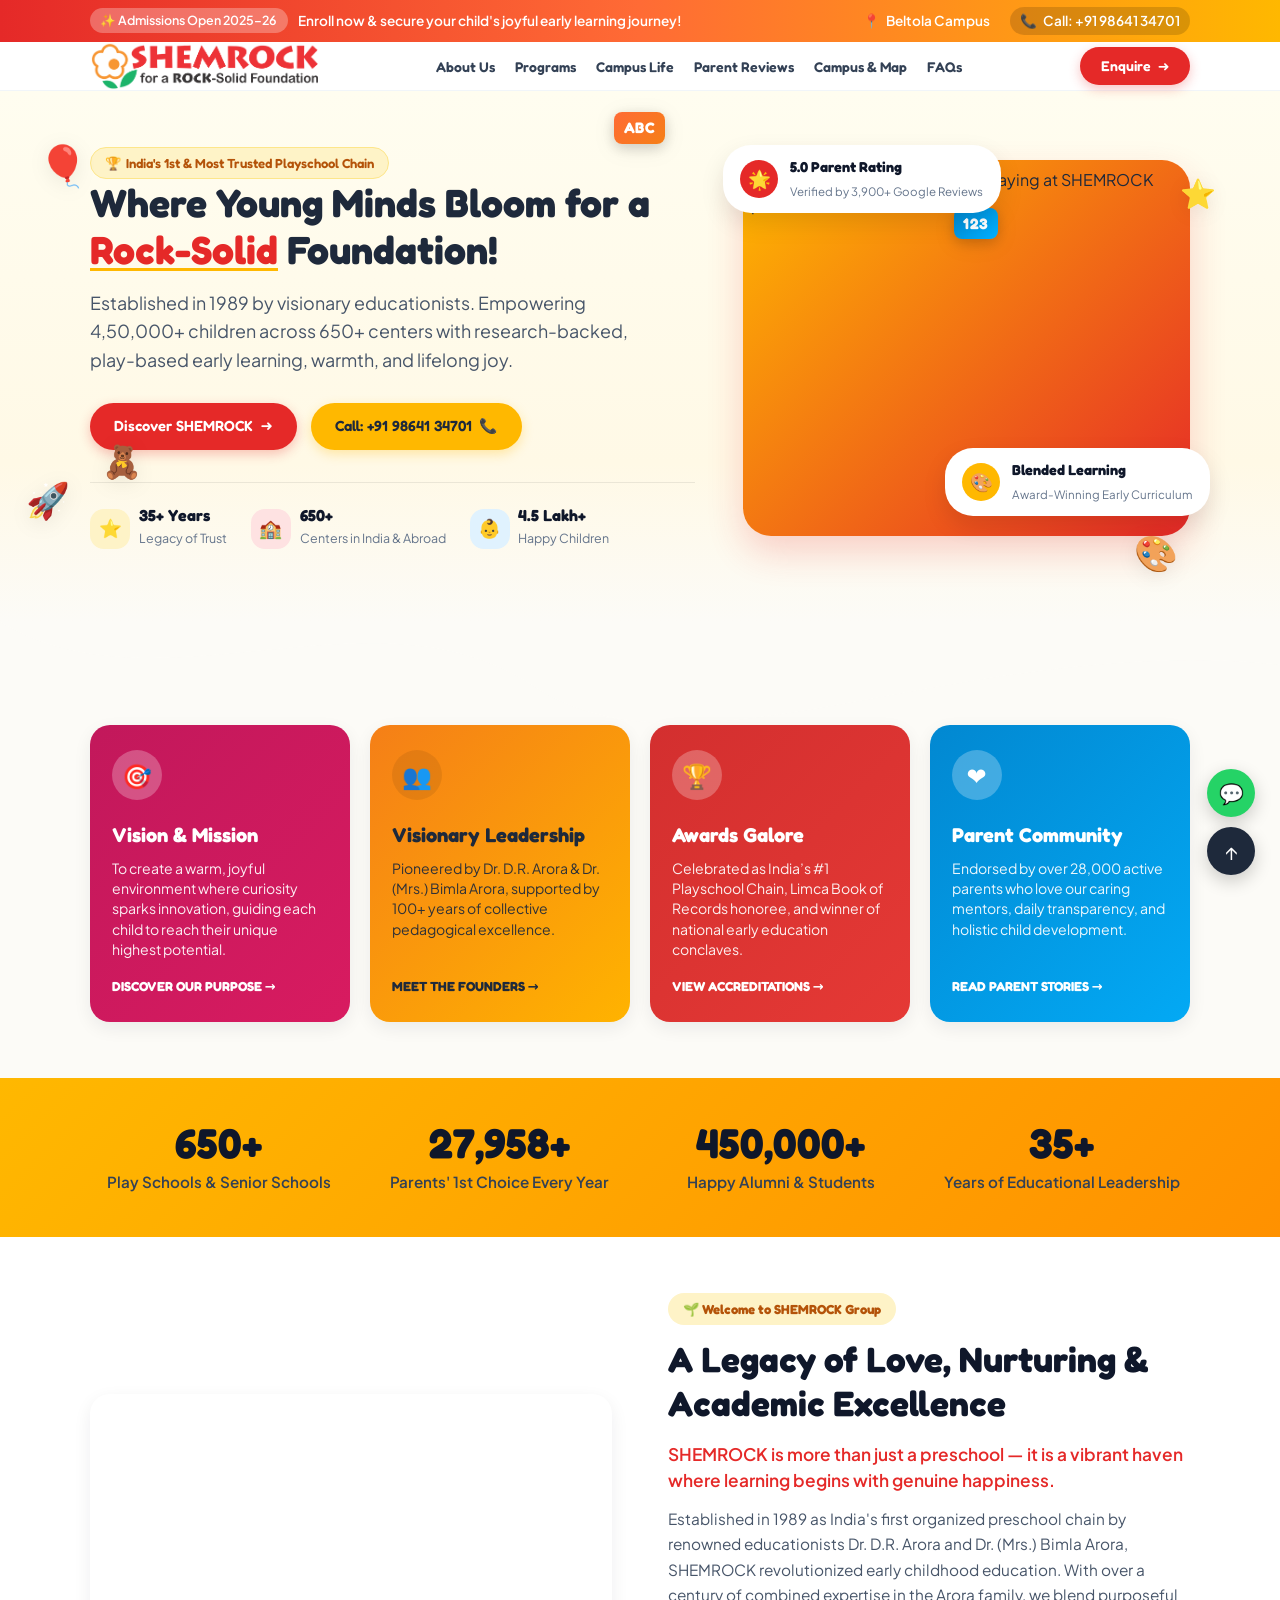
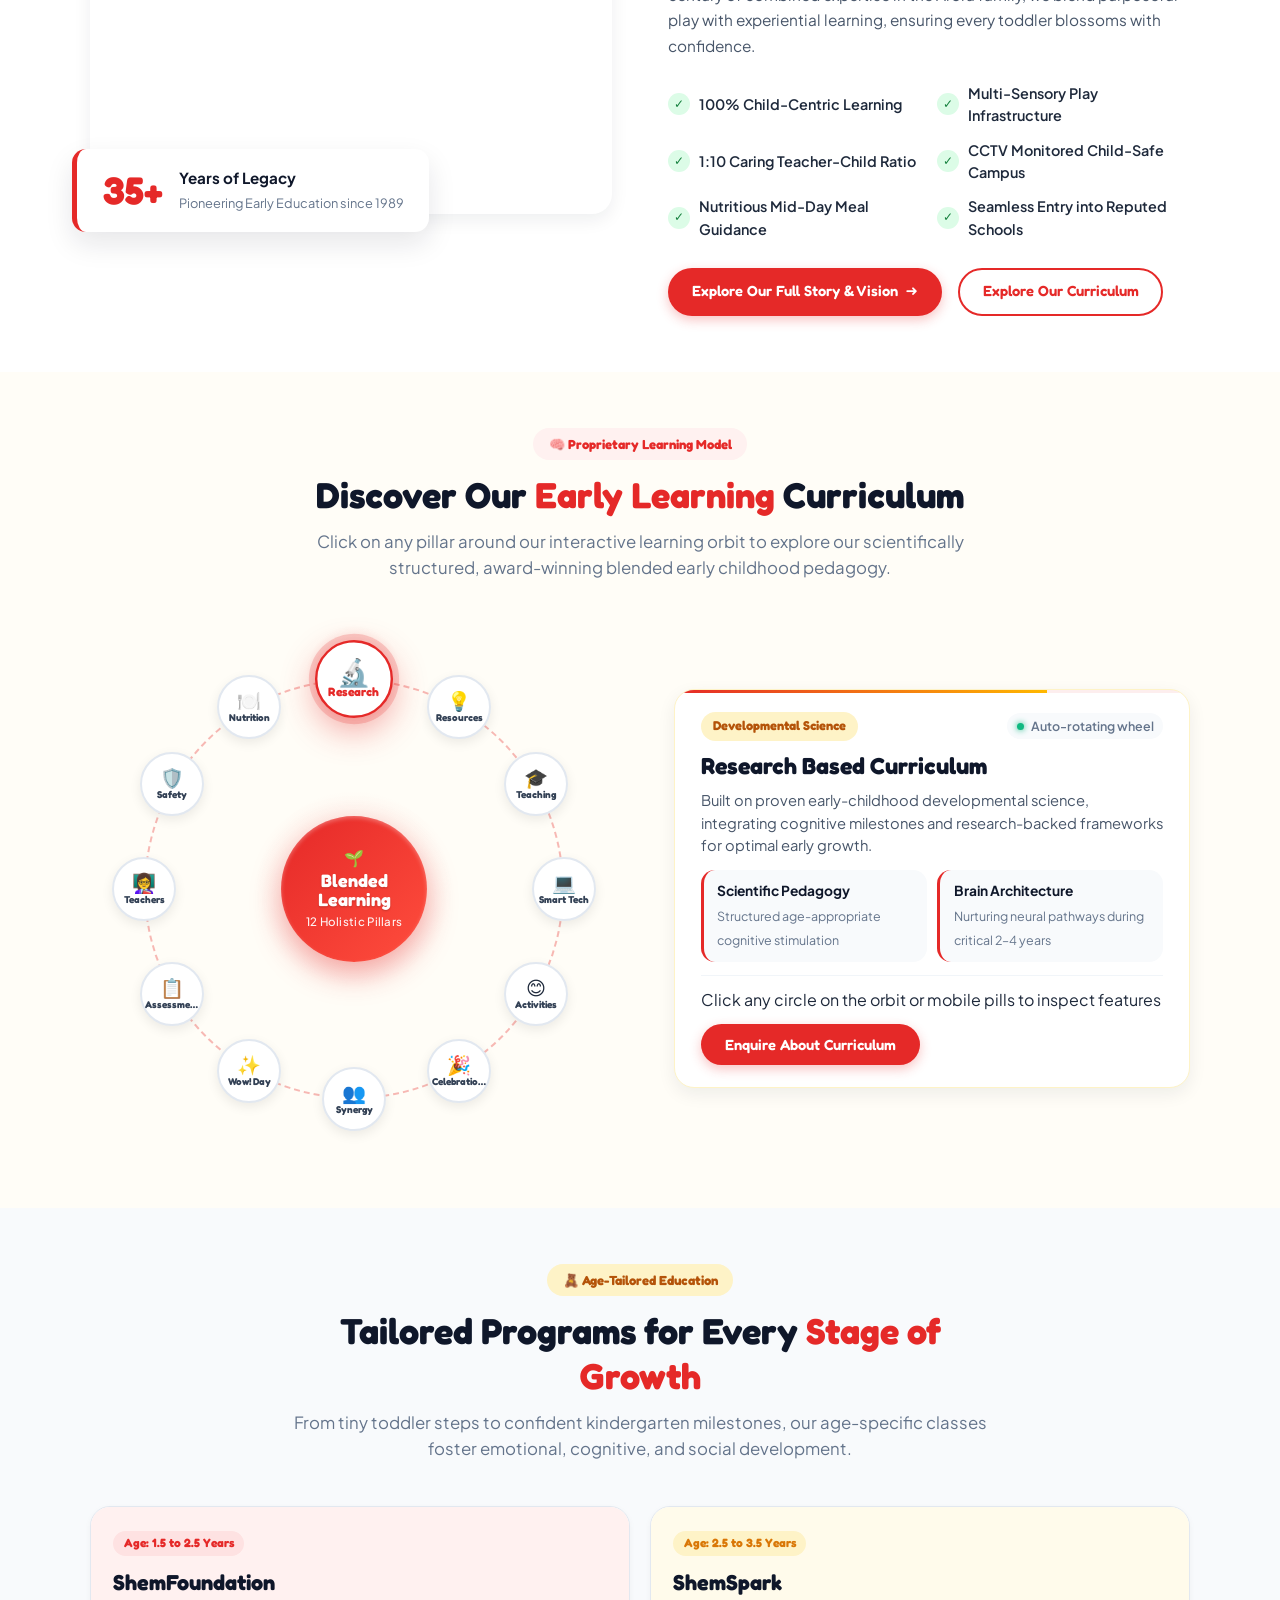
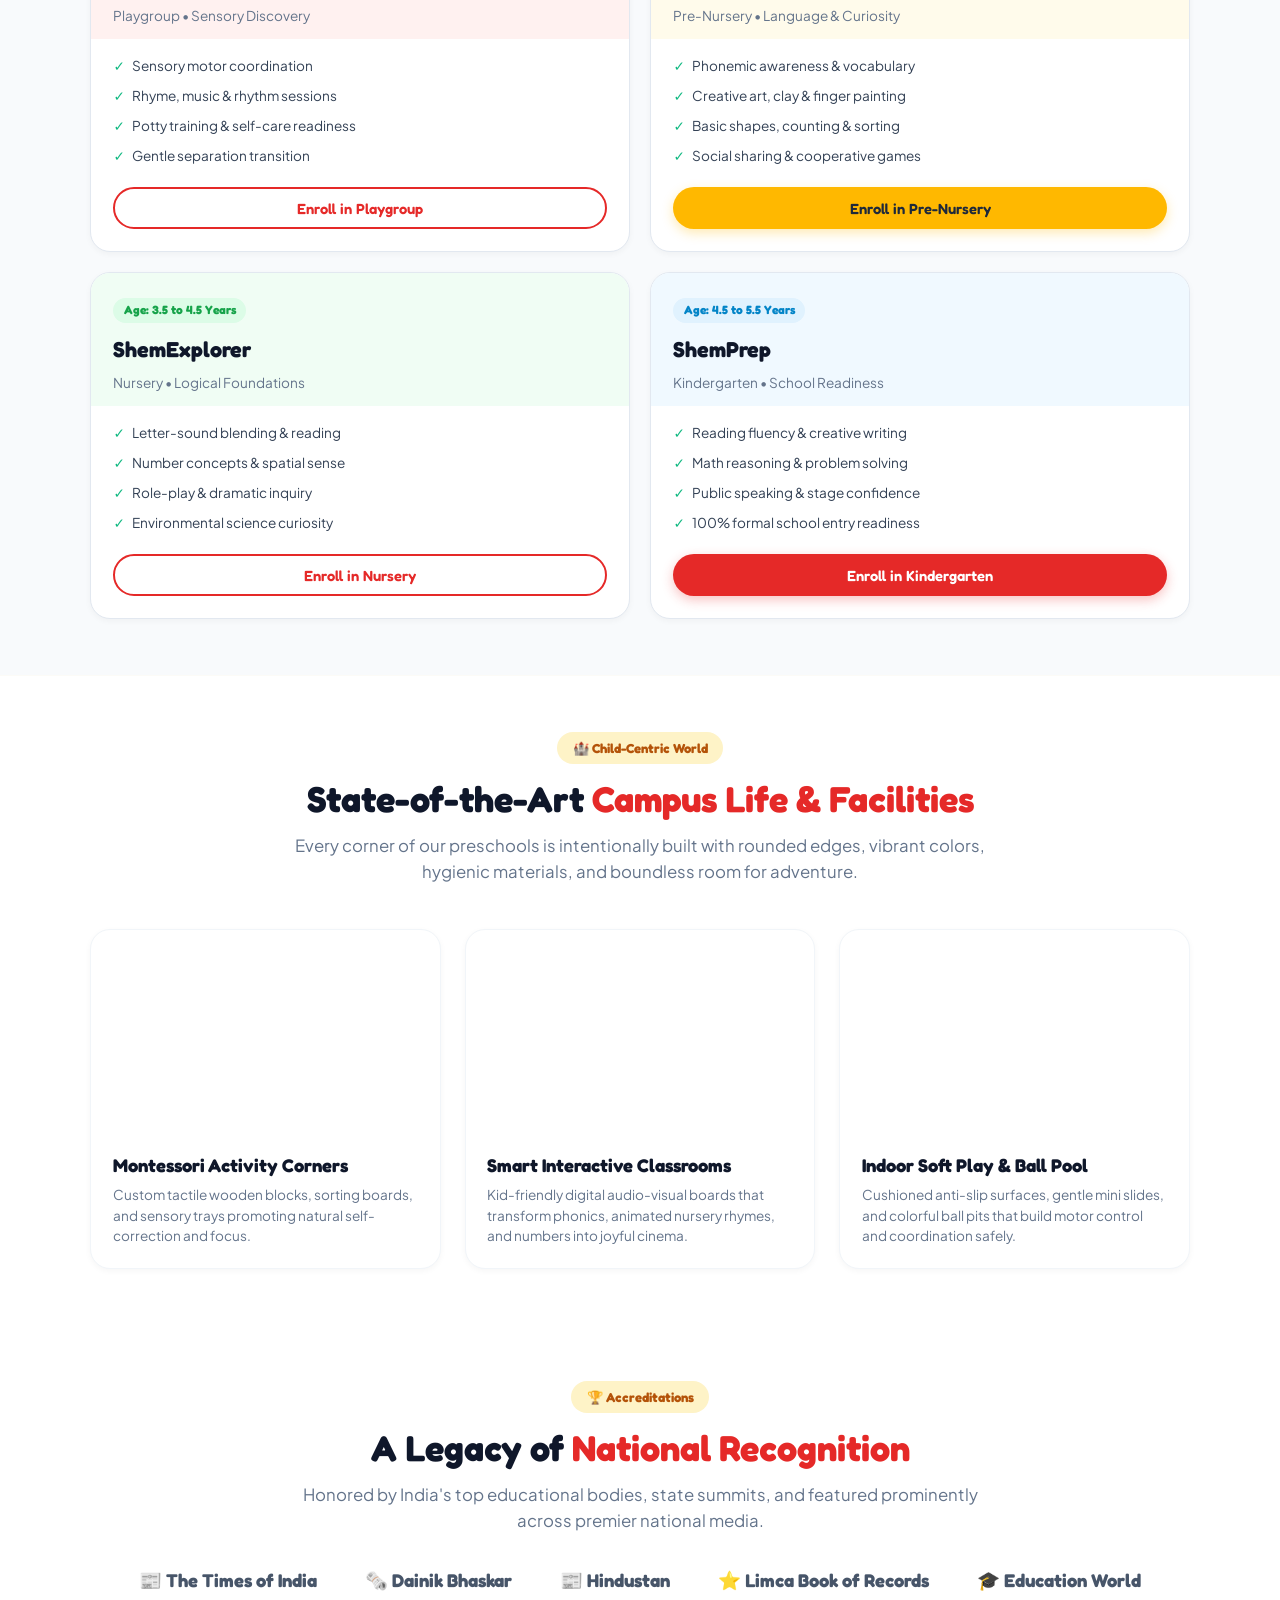
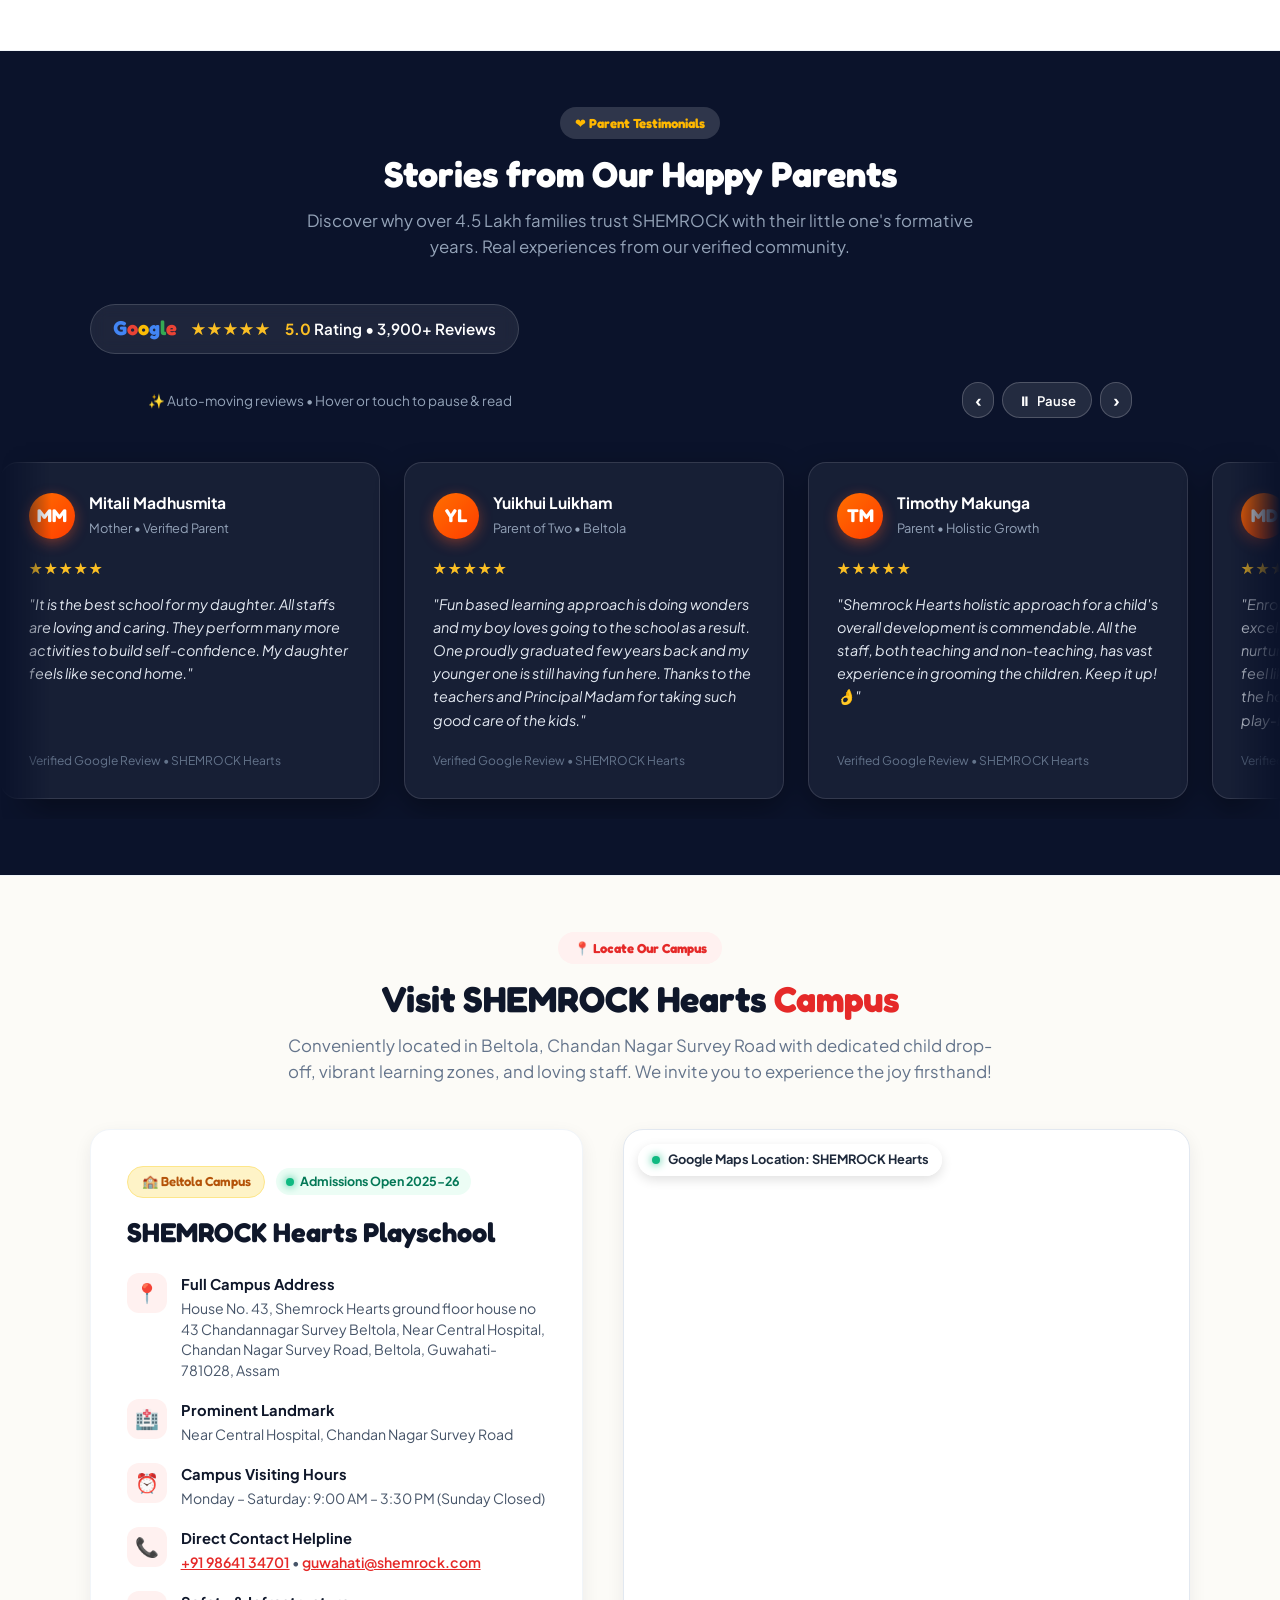
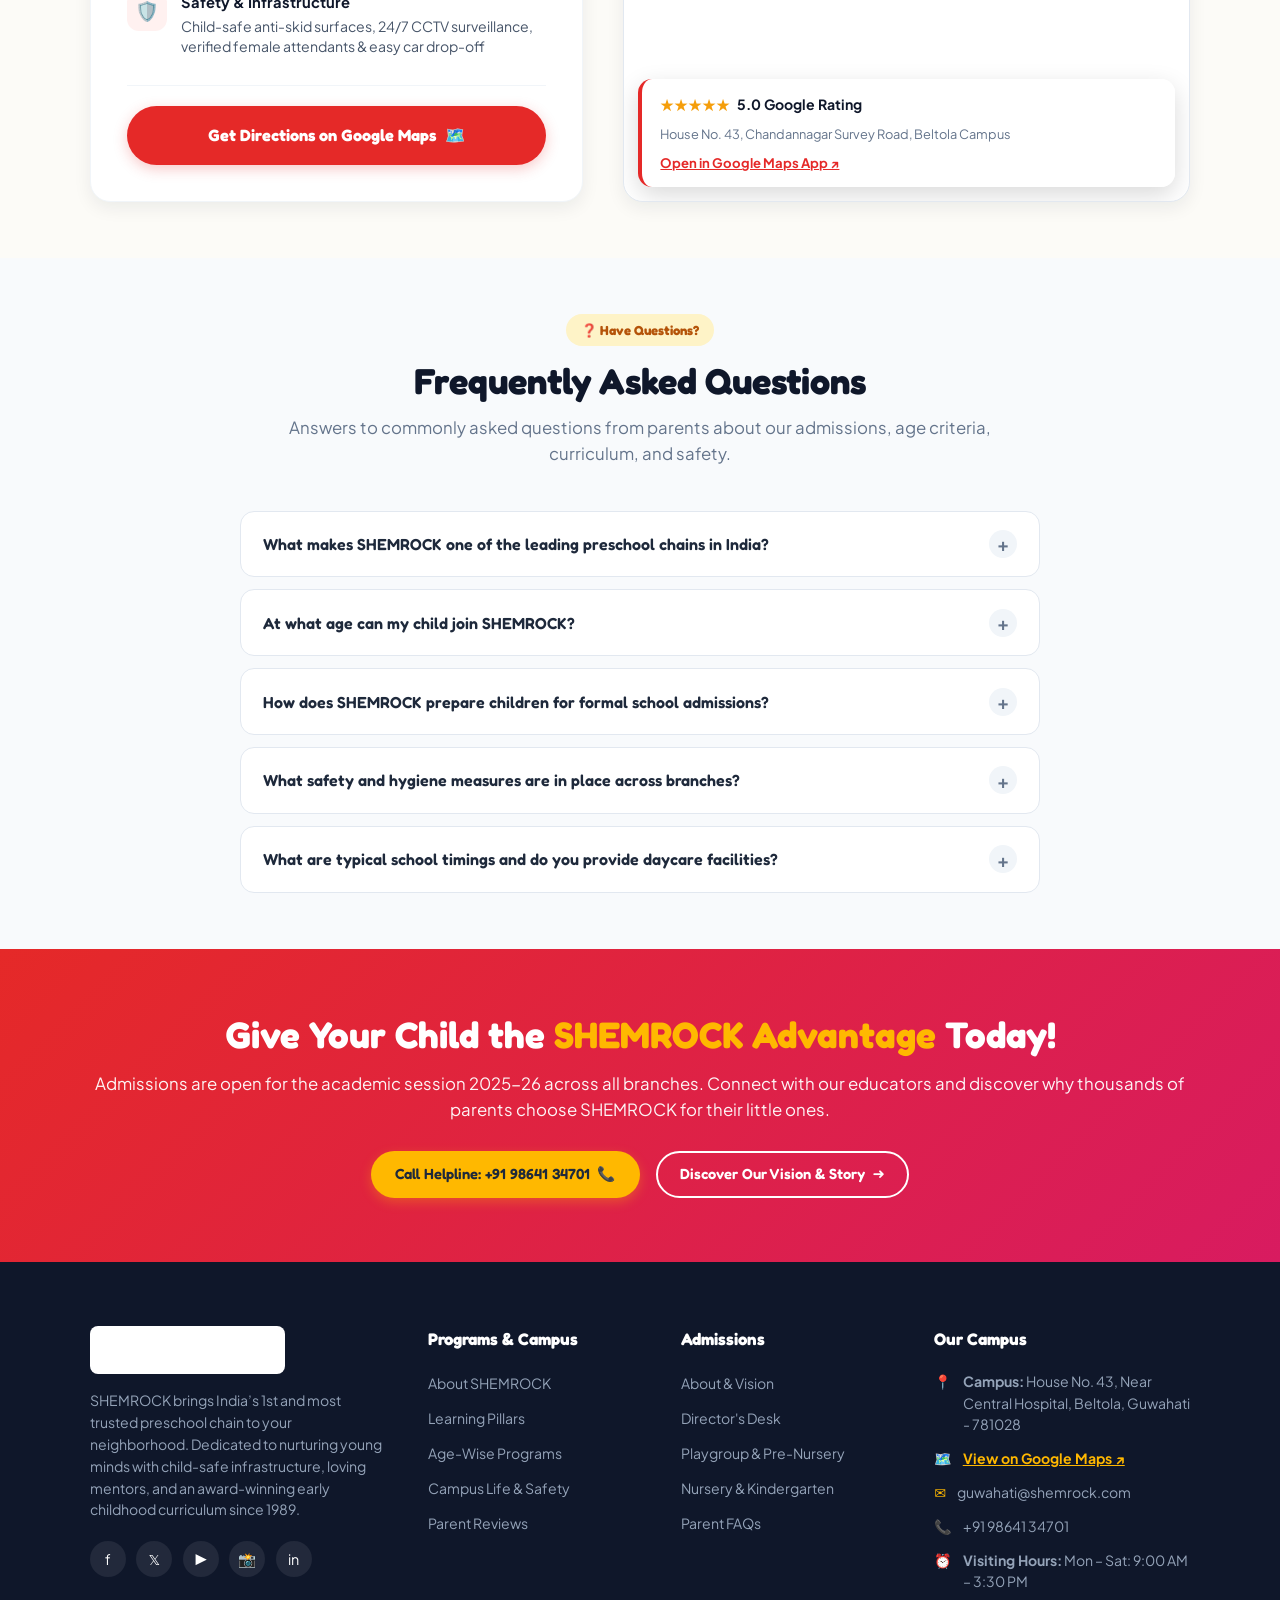
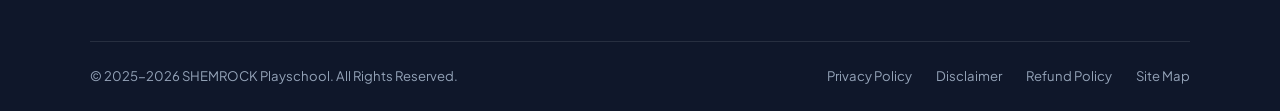
==== commit eaa67e51: "Update UI copy, fix mobile drawer z-index, enlarge curriculum wheel, and compact card layout" ====
--- a/index.html
+++ b/index.html
@@ -4,11 +4,11 @@
 <head>
   <meta charset="UTF-8">
   <meta name="viewport" content="width=device-width, initial-scale=1.0">
-  <title>SHEMROCK Playschool Guwahati - India's Most Trusted Early Childhood Education</title>
+  <title>SHEMROCK Playschool - India's Most Trusted Early Childhood Education</title>
   <meta name="description"
-    content="Welcome to SHEMROCK Playschool Guwahati. Nurturing young minds since 1989 with India's award-winning ShemEduMAX™ curriculum, loving mentors, and child-safe infrastructure. Admissions Open 2025-26.">
+    content="Welcome to SHEMROCK Playschool. Nurturing young minds since 1989 with India's award-winning curriculum, loving mentors, and child-safe infrastructure. Admissions Open 2025-26.">
   <meta name="keywords"
-    content="SHEMROCK Guwahati, playschool Guwahati, preschool Guwahati, kindergarten Guwahati, nursery admission Guwahati, best play school in Guwahati, ShemEduMAX">
+    content="SHEMROCK Playschool, playschool, preschool, kindergarten, nursery admission, best play school, early childhood education">
   <meta name="theme-color" content="#E52928">
 
   <!-- Google Fonts: Fredoka & Plus Jakarta Sans -->
@@ -19,7 +19,7 @@
     rel="stylesheet">
 
   <!-- Main Stylesheet (with cache-buster) -->
-  <link rel="stylesheet" href="style.css?v=2.2">
+  <link rel="stylesheet" href="style.css?v=2.4">
 </head>
 
 <body>
@@ -34,7 +34,7 @@
       </div>
       <div class="top-bar-links">
         <a href="#location" class="top-bar-link" title="Click to view campus location and map">
-          <span>📍</span> Beltola, Guwahati
+          <span>📍</span> Beltola Campus
         </a>
         <a href="tel:+919864134701" class="top-bar-link"
           style="background: rgba(0,0,0,0.15); padding: 0.2rem 0.65rem; border-radius: 99px;">
@@ -68,13 +68,6 @@
             <a href="about.html" class="nav-link">
               <span class="nav-link-icon">🏫</span>
               <span class="nav-link-text">About Us</span>
-              <span class="nav-link-arrow">›</span>
-            </a>
-          </li>
-          <li class="nav-item">
-            <a href="#curriculum" class="nav-link">
-              <span class="nav-link-icon">🔬</span>
-              <span class="nav-link-text">ShemEduMAX™</span>
               <span class="nav-link-arrow">›</span>
             </a>
           </li>
@@ -124,7 +117,7 @@
             <span>🎒 Admissions Enquiry</span>
           </button>
           <div class="drawer-campus-note">
-            <span>📍 Beltola, Guwahati • Admissions Open 2025–26</span>
+            <span>📍 Beltola Campus • Admissions Open 2025–26</span>
           </div>
         </div>
       </nav>
@@ -229,8 +222,8 @@
         <div class="floating-pill floating-pill-2">
           <div class="floating-icon-circle">🎨</div>
           <div class="floating-text">
-            <strong>ShemEduMAX™</strong>
-            <span>Award-Winning Blended Curriculum</span>
+            <strong>Blended Learning</strong>
+            <span>Award-Winning Early Curriculum</span>
           </div>
         </div>
       </div>
@@ -396,13 +389,13 @@
     </div>
   </section>
 
-  <!-- Interactive ShemEduMAX™ Curriculum Explorer (12-Pillar Rotating Wheel) -->
+  <!-- Interactive Curriculum Explorer (12-Pillar Rotating Wheel) -->
   <section class="section-padding curriculum-section" id="curriculum">
     <div class="container">
       <div class="section-header text-center">
         <span class="section-tag" style="background: #FFF1F0; color: #E52928;">🧠 Proprietary Learning Model</span>
         <h2 class="section-title">
-          Discover <span class="highlight-red">ShemEduMAX™</span> Curriculum
+          Discover Our <span class="highlight-red">Early Learning</span> Curriculum
         </h2>
         <p class="section-desc">
           Click on any pillar around our interactive learning orbit to explore our scientifically structured,
@@ -438,8 +431,9 @@
 
             <!-- Center Hub (Stationary) -->
             <div class="wheel-center" id="wheelCenterHub">
-              <h3>ShemEduMAX™</h3>
-              <span>Blended Learning</span>
+              <div class="wheel-center-icon">🌱</div>
+              <h3>Blended Learning</h3>
+              <span>12 Holistic Pillars</span>
             </div>
 
             <!-- Rotating Orbital Nodes Track (All 12 options revolve physically around the center) -->
@@ -504,7 +498,7 @@
           </div>
 
           <div
-            style="display: flex; align-items: center; justify-content: space-between; gap: 0.75rem; flex-wrap: wrap; margin-bottom: 0.75rem;">
+            style="display: flex; align-items: center; justify-content: space-between; gap: 0.75rem; flex-wrap: wrap; margin-bottom: 0.45rem;">
             <span class="curriculum-badge" id="currBadge">Developmental Science</span>
             <div class="curr-rotation-indicator" id="currRotationIndicator">
               <span class="curr-rot-dot"></span>
@@ -528,9 +522,8 @@
             </div>
           </div>
 
-          <div
-            style="display: flex; align-items: center; justify-content: space-between; flex-wrap: wrap; gap: 1rem; border-top: 1px solid #F1F5F9; padding-top: 1.5rem;">
-            <span style="font-size: 0.85rem; color: #64748B;">Click any circle on the orbit or mobile pills to inspect features</span>
+          <div class="curr-card-footer">
+            <span class="curr-card-hint">Click any circle on the orbit or mobile pills to inspect features</span>
             <button class="btn btn-primary" onclick="openAdmissionModal()">Enquire About Curriculum</button>
           </div>
         </div>
@@ -899,7 +892,7 @@
               "This is the best play school in Beltola, Survey area. It has well trained teachers, very good staff and a very good learning atmosphere. If you are planning for your kid's first step of schooling then this is the right choice."
             </p>
           </div>
-          <span class="review-date">Verified Google Review • Beltola Guwahati</span>
+          <span class="review-date">Verified Google Review</span>
         </div>
 
         <!-- Card 7: Kalpajit Dutta -->
@@ -935,7 +928,7 @@
               "Experienced teaching staff and homely atmosphere. Beautiful and kids friendly infrastructure with caring teachers and baidos and excellent academics."
             </p>
           </div>
-          <span class="review-date">Verified Google Review • Beltola Guwahati</span>
+          <span class="review-date">Verified Google Review</span>
         </div>
 
         <!-- DUPLICATE SET FOR INFINITE SEAMLESS MARQUEE LOOP -->
@@ -1044,7 +1037,7 @@
               "This is the best play school in Beltola, Survey area. It has well trained teachers, very good staff and a very good learning atmosphere. If you are planning for your kid's first step of schooling then this is the right choice."
             </p>
           </div>
-          <span class="review-date">Verified Google Review • Beltola Guwahati</span>
+          <span class="review-date">Verified Google Review</span>
         </div>
 
         <!-- Card 7 Dupl -->
@@ -1080,7 +1073,7 @@
               "Experienced teaching staff and homely atmosphere. Beautiful and kids friendly infrastructure with caring teachers and baidos and excellent academics."
             </p>
           </div>
-          <span class="review-date">Verified Google Review • Beltola Guwahati</span>
+          <span class="review-date">Verified Google Review</span>
         </div>
       </div>
     </div>
@@ -1092,7 +1085,7 @@
       <div class="section-header">
         <span class="section-tag" style="background: #FFF1F0; color: #E52928;">📍 Locate Our Campus</span>
         <h2 class="section-title">
-          Visit SHEMROCK Hearts <span class="highlight-red">Guwahati</span>
+          Visit SHEMROCK Hearts <span class="highlight-red">Campus</span>
         </h2>
         <p class="section-desc">
           Conveniently located in Beltola, Chandan Nagar Survey Road with dedicated child drop-off, vibrant learning
@@ -1175,7 +1168,7 @@
 
           <iframe src="https://maps.google.com/maps?cid=10112229116156857562&output=embed" class="google-map-iframe"
             allowfullscreen="" loading="lazy" referrerpolicy="no-referrer-when-downgrade"
-            title="SHEMROCK Hearts Beltola Guwahati Google Maps Location">
+            title="SHEMROCK Hearts Beltola Google Maps Location">
           </iframe>
 
           <div class="map-floating-card">
@@ -1183,7 +1176,7 @@
               <span style="color: #F59E0B; font-size: 1rem;">★★★★★</span>
               <strong>5.0 Google Rating</strong>
             </div>
-            <p>House No. 43, Chandannagar Survey Beltola, Guwahati</p>
+            <p>House No. 43, Chandannagar Survey Road, Beltola Campus</p>
             <a href="https://maps.google.com/?cid=10112229116156857562&g_mp=CiVnb29nbGUubWFwcy5wbGFjZXMudjEuUGxhY2VzLkdldFBsYWNlEAMYASAF&hl=en-US&source=embed"
               target="_blank" rel="noopener noreferrer" class="map-fc-link">
               Open in Google Maps App ↗
@@ -1214,7 +1207,7 @@
           <div class="faq-content">
             <div class="faq-content-inner">
               Established in 1989, SHEMROCK is India’s first organized playschool chain. Over 35 years, we have nurtured
-              over 4,50,000 children across 650+ branches in India, Nepal, and Bangladesh. Our proprietary ShemEduMAX™
+              over 4,50,000 children across 650+ branches in India, Nepal, and Bangladesh. Our proprietary
               curriculum integrates experiential learning, cognitive stimulation, and a home-like caring atmosphere.
             </div>
           </div>
@@ -1306,9 +1299,9 @@
     <div class="container">
       <div class="footer-top">
         <div class="footer-brand">
-          <img src="logo-3.png" alt="SHEMROCK Playschool Guwahati" class="brand-logo-img">
+          <img src="logo-3.png" alt="SHEMROCK Playschool" class="brand-logo-img">
           <p>
-            SHEMROCK Guwahati brings India’s 1st and most trusted preschool chain to your neighborhood. Dedicated to
+            SHEMROCK brings India’s 1st and most trusted preschool chain to your neighborhood. Dedicated to
             nurturing young minds with child-safe infrastructure, loving mentors, and an award-winning early childhood
             curriculum since 1989.
           </p>
@@ -1325,7 +1318,7 @@
           <h5>Programs & Campus</h5>
           <ul class="footer-links">
             <li><a href="about.html">About SHEMROCK</a></li>
-            <li><a href="#curriculum">ShemEduMAX™ System</a></li>
+            <li><a href="#curriculum">Learning Pillars</a></li>
             <li><a href="#programs">Age-Wise Programs</a></li>
             <li><a href="#facilities">Campus Life & Safety</a></li>
             <li><a href="#reviews">Parent Reviews</a></li>
@@ -1333,7 +1326,7 @@
         </div>
 
         <div class="footer-col">
-          <h5>Guwahati Admissions</h5>
+          <h5>Admissions</h5>
           <ul class="footer-links">
             <li><a href="about.html">About & Vision</a></li>
             <li><a href="about.html#leadership">Director's Desk</a></li>
@@ -1344,7 +1337,7 @@
         </div>
 
         <div class="footer-col">
-          <h5>Guwahati Campus</h5>
+          <h5>Our Campus</h5>
           <div class="footer-contact-info">
             <div class="contact-row">
               <span class="contact-row-icon">📍</span>
@@ -1376,7 +1369,7 @@
 
       <div class="footer-bottom">
         <div>
-          © 2025-2026 SHEMROCK Playschool, Guwahati. All Rights Reserved.
+          © 2025-2026 SHEMROCK Playschool. All Rights Reserved.
         </div>
         <div class="footer-bottom-links">
           <a href="#">Privacy Policy</a>
@@ -1390,7 +1383,7 @@
 
   <!-- Floating Action Buttons (WhatsApp + Scroll to Top) -->
   <div class="floating-contact-bar">
-    <a href="https://wa.me/919864134701?text=Hello%20SHEMROCK%20Guwahati,%20I%20would%20like%20to%20enquire%20about%20playschool%20admissions."
+    <a href="https://wa.me/919864134701?text=Hello%20SHEMROCK,%20I%20would%20like%20to%20enquire%20about%20playschool%20admissions."
       target="_blank" class="floating-btn btn-whatsapp" title="Chat with Admission Counselor on WhatsApp"
       aria-label="WhatsApp Chat">
       💬
@@ -1405,16 +1398,16 @@
     <div class="modal-card">
       <button class="modal-close-btn" id="modalCloseBtn" aria-label="Close modal">✕</button>
       <div style="text-align: center; margin-bottom: 1.5rem;">
-        <span class="pill-badge pill-badge-yellow" style="margin-bottom: 0.5rem;">🎒 Guwahati Admissions 2025-26</span>
+        <span class="pill-badge pill-badge-yellow" style="margin-bottom: 0.5rem;">🎒 Admissions 2025-26</span>
         <h3 style="font-family: var(--font-heading); font-size: 1.6rem; color: #0F172A;">Admissions Enquiry 2025-26</h3>
         <p style="font-size: 0.88rem; color: #64748B;">📍 House No. 43, Shemrock Hearts, Chandannagar Survey Road,
-          Beltola, Guwahati</p>
-        <p style="font-size: 0.82rem; color: #94A3B8; margin-top: 0.25rem;">Leave your details and our Beltola counselor
+          Beltola Campus</p>
+        <p style="font-size: 0.82rem; color: #94A3B8; margin-top: 0.25rem;">Leave your details and our admissions counselor
           will assist you with all admissions guidance.</p>
       </div>
 
       <form id="admissionForm">
-        <input type="hidden" id="targetBranch" value="Shemrock Hearts Beltola, Guwahati">
+        <input type="hidden" id="targetBranch" value="Shemrock Hearts Beltola">
         <div class="form-group">
           <label class="form-label" for="parentName">Parent / Guardian Name *</label>
           <input type="text" id="parentName" class="form-control" placeholder="e.g. Priya Sharma" required>
@@ -1435,7 +1428,7 @@
             </select>
           </div>
           <div class="form-group">
-            <label class="form-label" for="parentLocality">Locality in Guwahati *</label>
+            <label class="form-label" for="parentLocality">Locality / City *</label>
             <input type="text" id="parentLocality" class="form-control" placeholder="e.g. Zoo Road, Beltola, Dispur"
               required>
           </div>
@@ -1449,7 +1442,7 @@
         <div style="font-size: 3.5rem; margin-bottom: 0.75rem;">🎉</div>
         <h4 style="font-family: var(--font-heading); font-size: 1.5rem; color: #10B981; margin-bottom: 0.5rem;">Enquiry
           Received Successfully!</h4>
-        <p style="color: #475569; font-size: 0.95rem;">Our Guwahati branch counselor will contact you within 2 business
+        <p style="color: #475569; font-size: 0.95rem;">Our admissions counselor will contact you within 2 business
           hours with curriculum details and admission guidance.</p>
       </div>
     </div>
--- a/style.css
+++ b/style.css
@@ -116,7 +116,7 @@
   font-weight: 600;
   padding: 0.45rem 0;
   position: relative;
-  z-index: 101;
+  z-index: 10;
 }
 
 .top-bar-inner {
@@ -171,7 +171,7 @@
   top: 0;
   background: #FFFFFF;
   border-bottom: 1.5px solid #F1F5F9;
-  z-index: 100;
+  z-index: 2000;
   transition: box-shadow var(--transition-fast);
   will-change: box-shadow;
 }
@@ -848,7 +848,7 @@
 }
 
 /* ==========================================================================
-   CURRICULUM EXPLORER: ShemEduMAX™ (12-Pillar Interactive Rotating Wheel)
+   CURRICULUM EXPLORER (12-Pillar Interactive Rotating Wheel)
    ========================================================================== */
 .curriculum-section {
   background: #FFFDF7;
@@ -875,8 +875,8 @@
 
 .wheel-orbit {
   position: relative;
-  width: 440px;
-  height: 440px;
+  width: 480px;
+  height: 480px;
   border-radius: 50%;
   display: flex;
   align-items: center;
@@ -887,8 +887,8 @@
 /* Subtle Orbital Dashed Track */
 .orbit-rotator-ring {
   position: absolute;
-  width: 390px;
-  height: 390px;
+  width: 420px;
+  height: 420px;
   border-radius: 50%;
   border: 2px dashed rgba(229, 41, 40, 0.32);
   pointer-events: none;
@@ -896,8 +896,8 @@
 
 .orbit-pulse-halo {
   position: absolute;
-  width: 190px;
-  height: 190px;
+  width: 200px;
+  height: 200px;
   border-radius: 50%;
   background: radial-gradient(circle, rgba(229, 41, 40, 0.12) 0%, rgba(229, 41, 40, 0) 70%);
   animation: haloPulse 3s ease-in-out infinite;
@@ -998,10 +998,10 @@
   position: absolute;
   top: 50%;
   left: 50%;
-  width: 58px;
-  height: 58px;
-  margin-top: -29px;
-  margin-left: -29px;
+  width: 64px;
+  height: 64px;
+  margin-top: -32px;
+  margin-left: -32px;
   border-radius: 50%;
   background: #FFFFFF;
   border: 2px solid #E2E8F0;
@@ -1021,23 +1021,24 @@
 }
 
 .wheel-node .node-emoji {
-  font-size: 1.15rem;
+  font-size: 1.2rem;
   line-height: 1;
   transition: transform 0.25s ease;
 }
 
 .wheel-node .node-label {
   font-family: var(--font-heading);
-  font-size: 0.58rem;
+  font-size: 0.62rem;
   font-weight: 700;
   color: #334155;
-  line-height: 1;
+  line-height: 1.05;
   margin-top: 2px;
   text-align: center;
-  max-width: 48px;
+  max-width: 58px;
   white-space: nowrap;
   overflow: hidden;
   text-overflow: ellipsis;
+  padding: 0 2px;
   transition: color 0.25s ease;
 }
 
@@ -1064,19 +1065,19 @@
   font-weight: 800;
 }
 
-/* 12-Node Trigonometric Coordinates (Radius = 195px, 30 deg intervals) */
-.node-1  { --tx: 0px;    --ty: -195px; }
-.node-2  { --tx: 98px;   --ty: -169px; }
-.node-3  { --tx: 169px;  --ty: -98px;  }
-.node-4  { --tx: 195px;  --ty: 0px;    }
-.node-5  { --tx: 169px;  --ty: 98px;   }
-.node-6  { --tx: 98px;   --ty: 169px;  }
-.node-7  { --tx: 0px;    --ty: 195px;  }
-.node-8  { --tx: -98px;  --ty: 169px;  }
-.node-9  { --tx: -169px; --ty: 98px;   }
-.node-10 { --tx: -195px; --ty: 0px;    }
-.node-11 { --tx: -169px; --ty: -98px;  }
-.node-12 { --tx: -98px;  --ty: -169px; }
+/* 12-Node Trigonometric Coordinates (Radius = 210px, 30 deg intervals) */
+.node-1  { --tx: 0px;    --ty: -210px; }
+.node-2  { --tx: 105px;  --ty: -182px; }
+.node-3  { --tx: 182px;  --ty: -105px; }
+.node-4  { --tx: 210px;  --ty: 0px;    }
+.node-5  { --tx: 182px;  --ty: 105px;  }
+.node-6  { --tx: 105px;  --ty: 182px;  }
+.node-7  { --tx: 0px;    --ty: 210px;  }
+.node-8  { --tx: -105px; --ty: 182px;  }
+.node-9  { --tx: -182px; --ty: 105px;  }
+.node-10 { --tx: -210px; --ty: 0px;    }
+.node-11 { --tx: -182px; --ty: -105px; }
+.node-12 { --tx: -105px; --ty: -182px; }
 
 /* Mobile / Tablet Horizontal Pills Strip */
 .curriculum-mobile-strip {
@@ -1087,7 +1088,7 @@
 .curriculum-detail-card {
   background: #FFFFFF;
   border-radius: var(--radius-lg);
-  padding: 2.25rem;
+  padding: 1.35rem 1.6rem;
   box-shadow: var(--shadow-md);
   border: 1.5px solid #FEF3C7;
   position: relative;
@@ -1124,7 +1125,7 @@
   font-weight: 600;
   color: #64748B;
   background: #F8FAFC;
-  padding: 0.25rem 0.65rem;
+  padding: 0.22rem 0.6rem;
   border-radius: var(--radius-full);
 }
 
@@ -1148,58 +1149,69 @@
   gap: 0.35rem;
   background: #FEF3C7;
   color: #B45309;
-  padding: 0.35rem 0.85rem;
+  padding: 0.28rem 0.75rem;
   border-radius: var(--radius-full);
   font-family: var(--font-heading);
-  font-size: 0.82rem;
+  font-size: 0.8rem;
   font-weight: 700;
 }
 
 .curriculum-detail-title {
   font-family: var(--font-heading);
-  font-size: 1.75rem;
+  font-size: 1.45rem;
   font-weight: 700;
   color: #0F172A;
-  margin-bottom: 0.75rem;
+  margin-bottom: 0.35rem;
 }
 
 .curriculum-detail-desc {
-  font-size: 0.98rem;
+  font-size: 0.92rem;
   color: #475569;
-  line-height: 1.65;
-  margin-bottom: 1.5rem;
+  line-height: 1.52;
+  margin-bottom: 0.85rem;
 }
 
 .curriculum-highlights {
   display: grid;
   grid-template-columns: 1fr 1fr;
-  gap: 0.85rem;
-  margin-bottom: 1.5rem;
+  gap: 0.65rem;
+  margin-bottom: 0.85rem;
 }
 
 .highlight-box {
   background: var(--color-surface-soft);
-  padding: 0.85rem 1rem;
+  padding: 0.6rem 0.85rem;
   border-radius: var(--radius-md);
   border-left: 3.5px solid var(--color-primary);
 }
 
 .highlight-box strong {
   display: block;
-  font-size: 0.9rem;
+  font-size: 0.86rem;
   color: #0F172A;
-  margin-bottom: 0.15rem;
+  margin-bottom: 0.1rem;
 }
 
 .highlight-box span {
-  font-size: 0.8rem;
+  font-size: 0.78rem;
   color: var(--color-text-muted);
+}
+
+.curr-card-footer {
+  display: flex;
+  align-items: center;
+  justify-content: space-between;
+  flex-wrap: wrap;
+  gap: 0.65rem;
+  border-top: 1px solid #F1F5F9;
+  padding-top: 0.75rem;
+  margin-top: 0.25rem;
 }
 
 /* Responsive Breakpoints for Curriculum Wheel */
 @media (max-width: 1200px) {
   .wheel-orbit {
-    transform: scale(0.9);
+    transform: scale(0.92);
     transform-origin: center center;
   }
 }
@@ -1250,7 +1262,7 @@
   }
 
   .wheel-wrapper {
-    height: 380px;
+    height: 400px;
     padding: 0;
     overflow: hidden;
     width: 100%;
@@ -1258,7 +1270,7 @@
   }
 
   .wheel-orbit {
-    transform: scale(0.78);
+    transform: scale(0.82);
     transform-origin: center center;
   }
 }
@@ -1269,51 +1281,51 @@
   }
 
   .wheel-wrapper {
-    height: 330px;
+    height: 350px;
   }
 
   .wheel-orbit {
-    transform: scale(0.68);
+    transform: scale(0.72);
     transform-origin: center center;
   }
 
   .curriculum-detail-card {
-    padding: 1.35rem 1.15rem;
+    padding: 1.15rem 1.15rem;
   }
 
   .curriculum-detail-title {
-    font-size: 1.35rem;
+    font-size: 1.3rem;
   }
 
   .curriculum-detail-desc {
     font-size: 0.88rem;
-    line-height: 1.55;
+    line-height: 1.5;
   }
 
   .curriculum-highlights {
     grid-template-columns: 1fr;
-    gap: 0.65rem;
+    gap: 0.55rem;
   }
 }
 
 @media (max-width: 480px) {
   .wheel-wrapper {
-    height: 295px;
+    height: 310px;
   }
 
   .wheel-orbit {
-    transform: scale(0.6);
+    transform: scale(0.64);
     transform-origin: center center;
   }
 }
 
 @media (max-width: 380px) {
   .wheel-wrapper {
-    height: 260px;
+    height: 275px;
   }
 
   .wheel-orbit {
-    transform: scale(0.52);
+    transform: scale(0.56);
     transform-origin: center center;
   }
 }
@@ -2577,10 +2589,10 @@
     background: rgba(15, 23, 42, 0.48);
     backdrop-filter: blur(4px);
     -webkit-backdrop-filter: blur(4px);
-    z-index: 1000;
+    z-index: 2001;
     opacity: 0;
     pointer-events: none;
-    transition: opacity 0.28s ease;
+    transition: opacity 0.35s ease;
   }
 
   .nav-backdrop.active {
@@ -2599,20 +2611,21 @@
     height: 100vh;
     height: 100dvh;
     background: #FFFFFF;
-    z-index: 1001;
+    z-index: 2002;
     box-shadow: -10px 0 35px rgba(0, 0, 0, 0.22);
-    transform: translateX(105%);
+    transform: translate3d(105%, 0, 0);
     visibility: hidden;
     pointer-events: none;
-    transition: transform 0.32s cubic-bezier(0.16, 1, 0.3, 1), visibility 0.32s;
+    transition: transform 0.35s cubic-bezier(0.16, 1, 0.3, 1), visibility 0s linear 0.35s;
     overflow-y: auto;
     -webkit-overflow-scrolling: touch;
   }
 
   .nav-menu-wrapper.active {
-    transform: translateX(0);
+    transform: translate3d(0, 0, 0);
     visibility: visible;
     pointer-events: auto;
+    transition: transform 0.35s cubic-bezier(0.16, 1, 0.3, 1), visibility 0s linear 0s;
   }
 
   .mobile-drawer-header {
@@ -2722,7 +2735,7 @@
     display: flex;
     flex-direction: column;
     gap: 0.55rem;
-    padding: 1.1rem;
+    padding: 1.1rem 1.1rem max(2rem, env(safe-area-inset-bottom, 24px)) 1.1rem;
     border-top: 1.5px solid #F1F5F9;
     background: #FCFBF7;
     flex-shrink: 0;
@@ -3512,6 +3525,13 @@
     box-shadow: 0 -4px 16px rgba(0, 0, 0, 0.08);
     padding: 0.45rem 1rem max(0.45rem, env(safe-area-inset-bottom)) 1rem;
     z-index: 998;
+    transition: opacity 0.2s ease, visibility 0.2s ease;
+  }
+
+  .mobile-sticky-bar.drawer-open {
+    opacity: 0;
+    visibility: hidden;
+    pointer-events: none;
   }
 
   .mobile-sticky-inner {
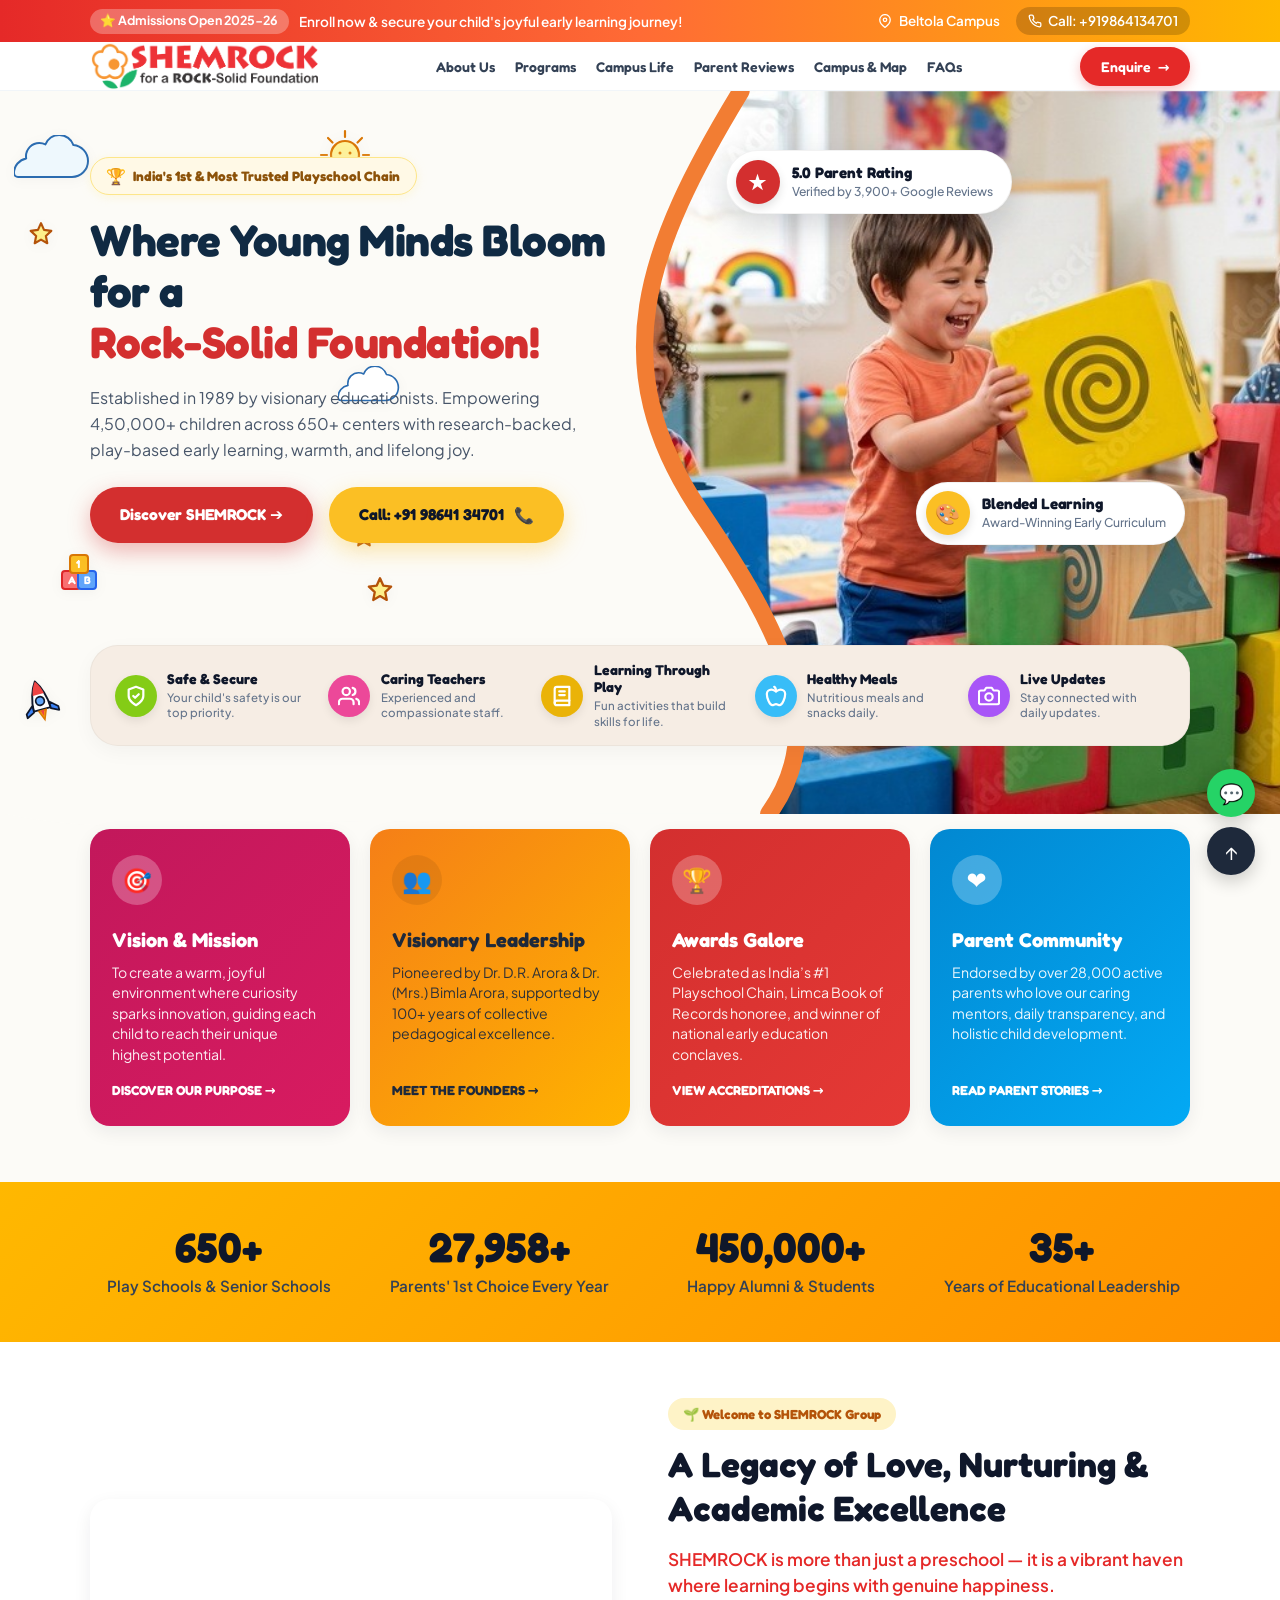
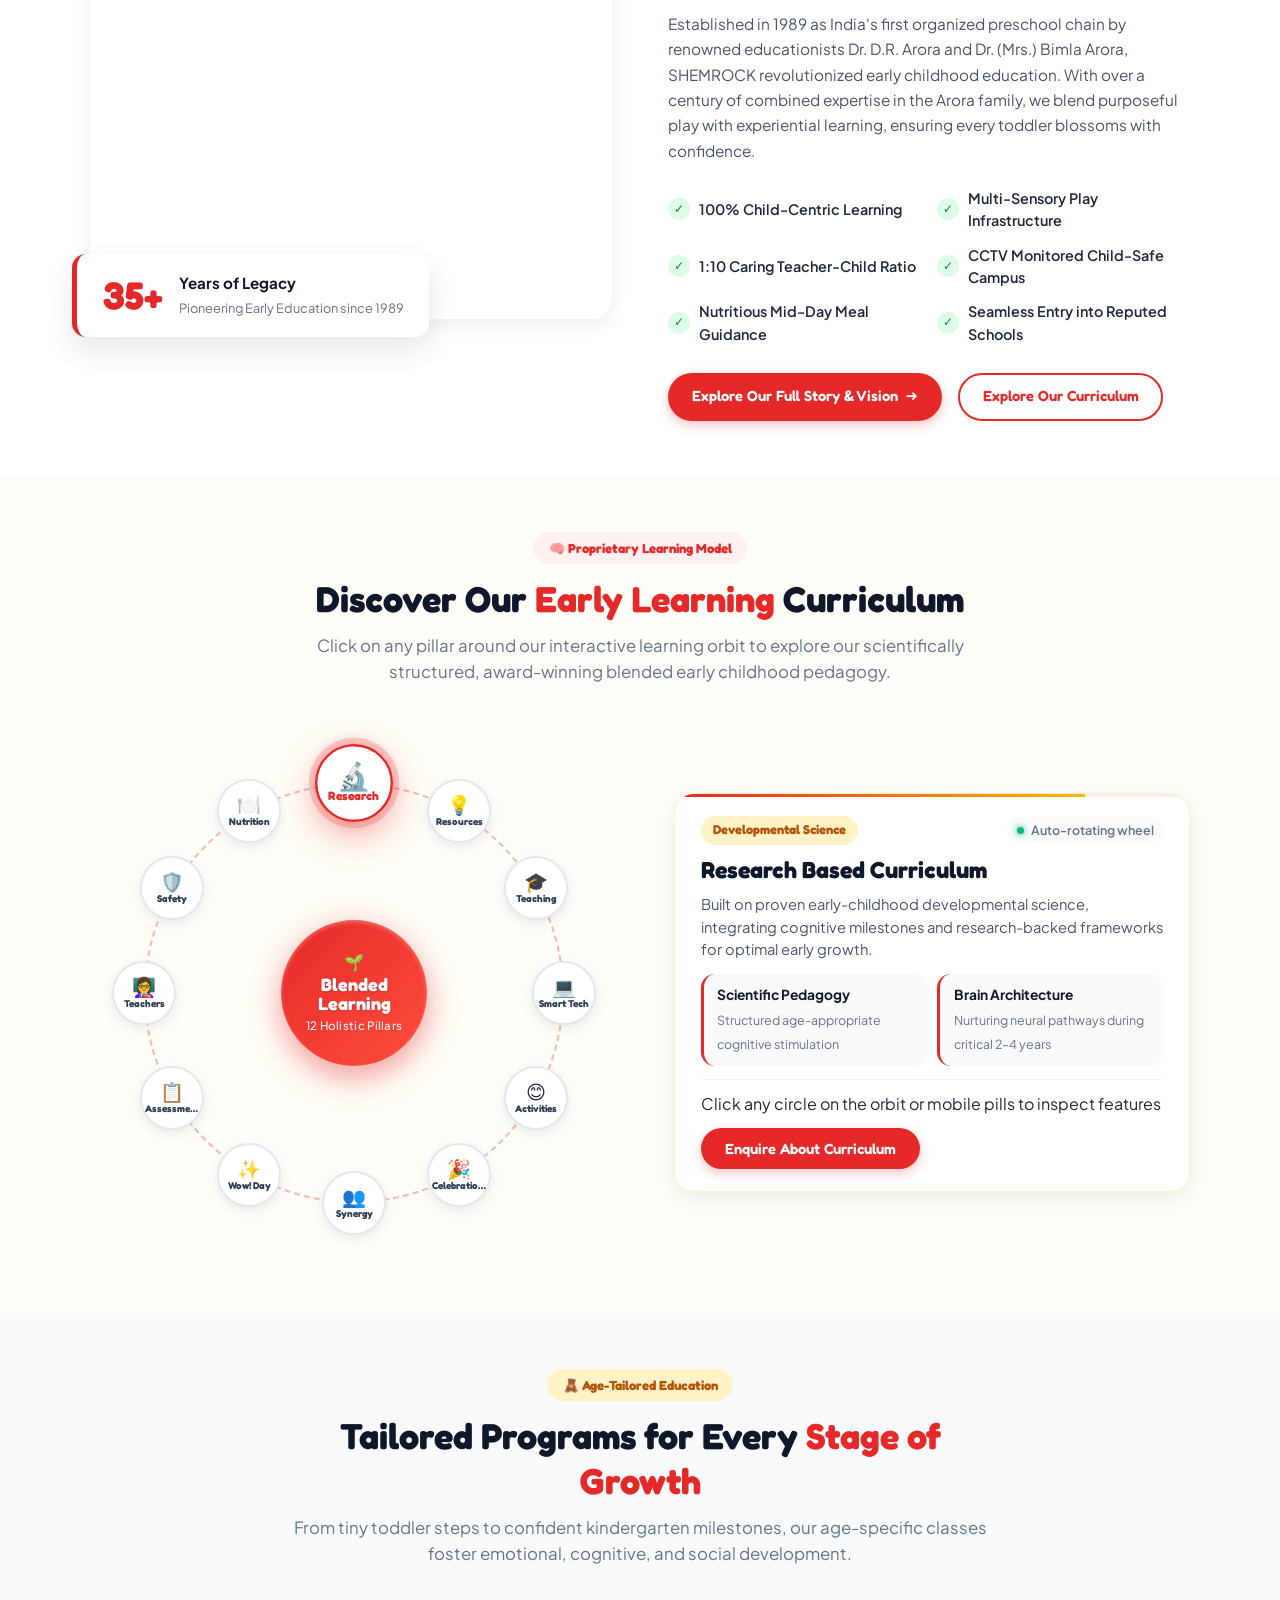
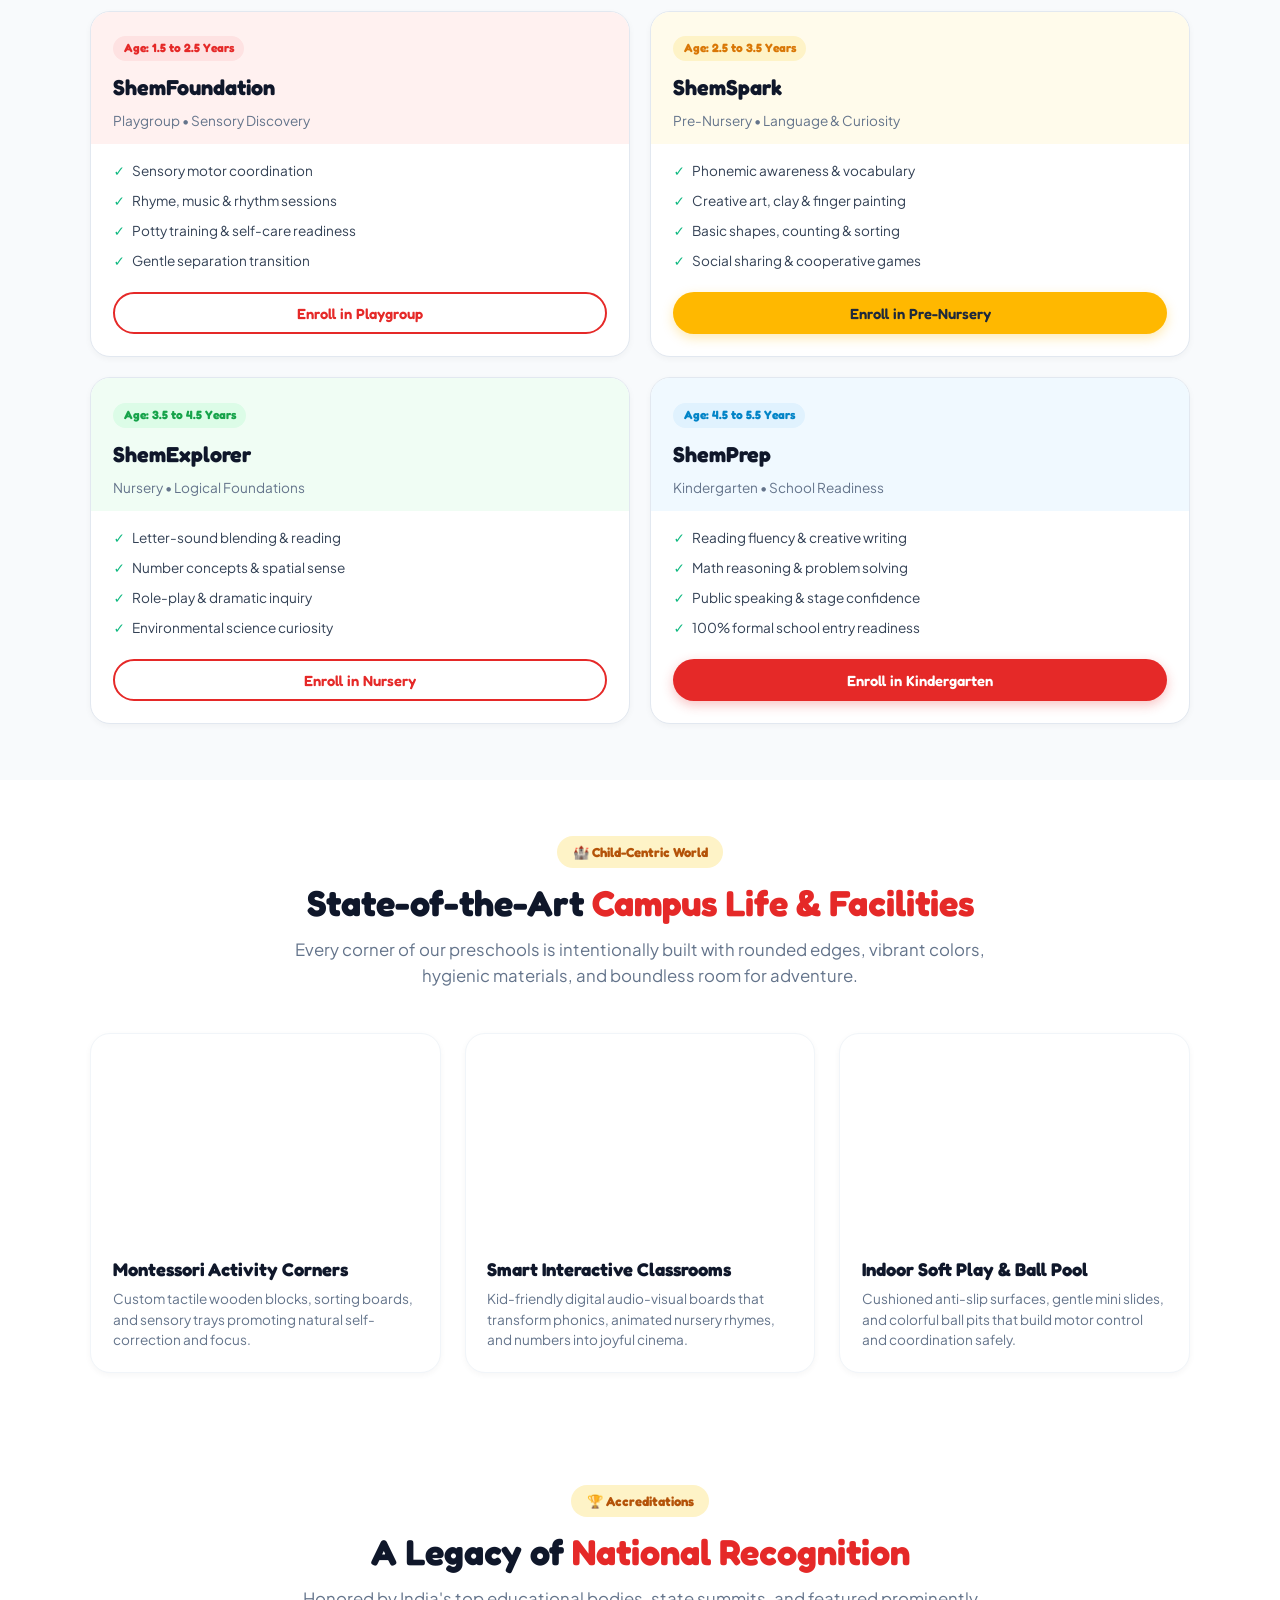
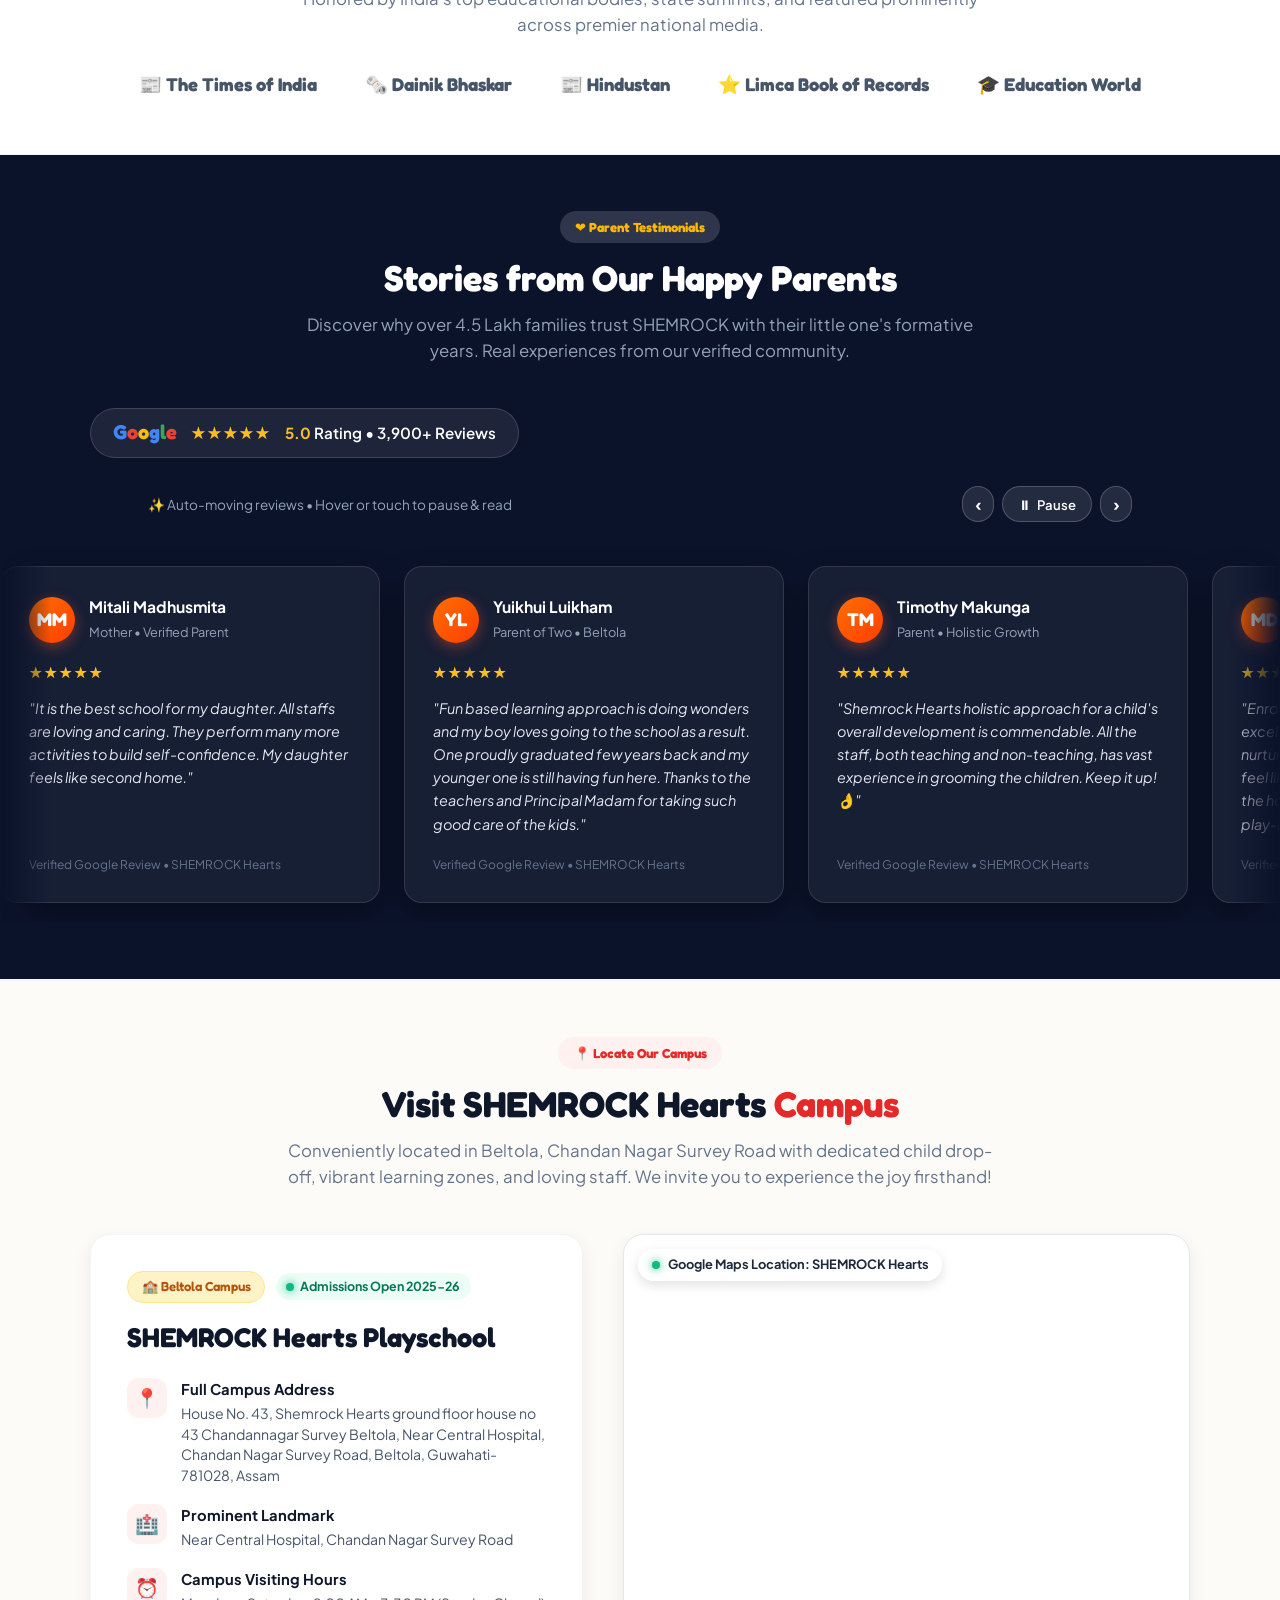
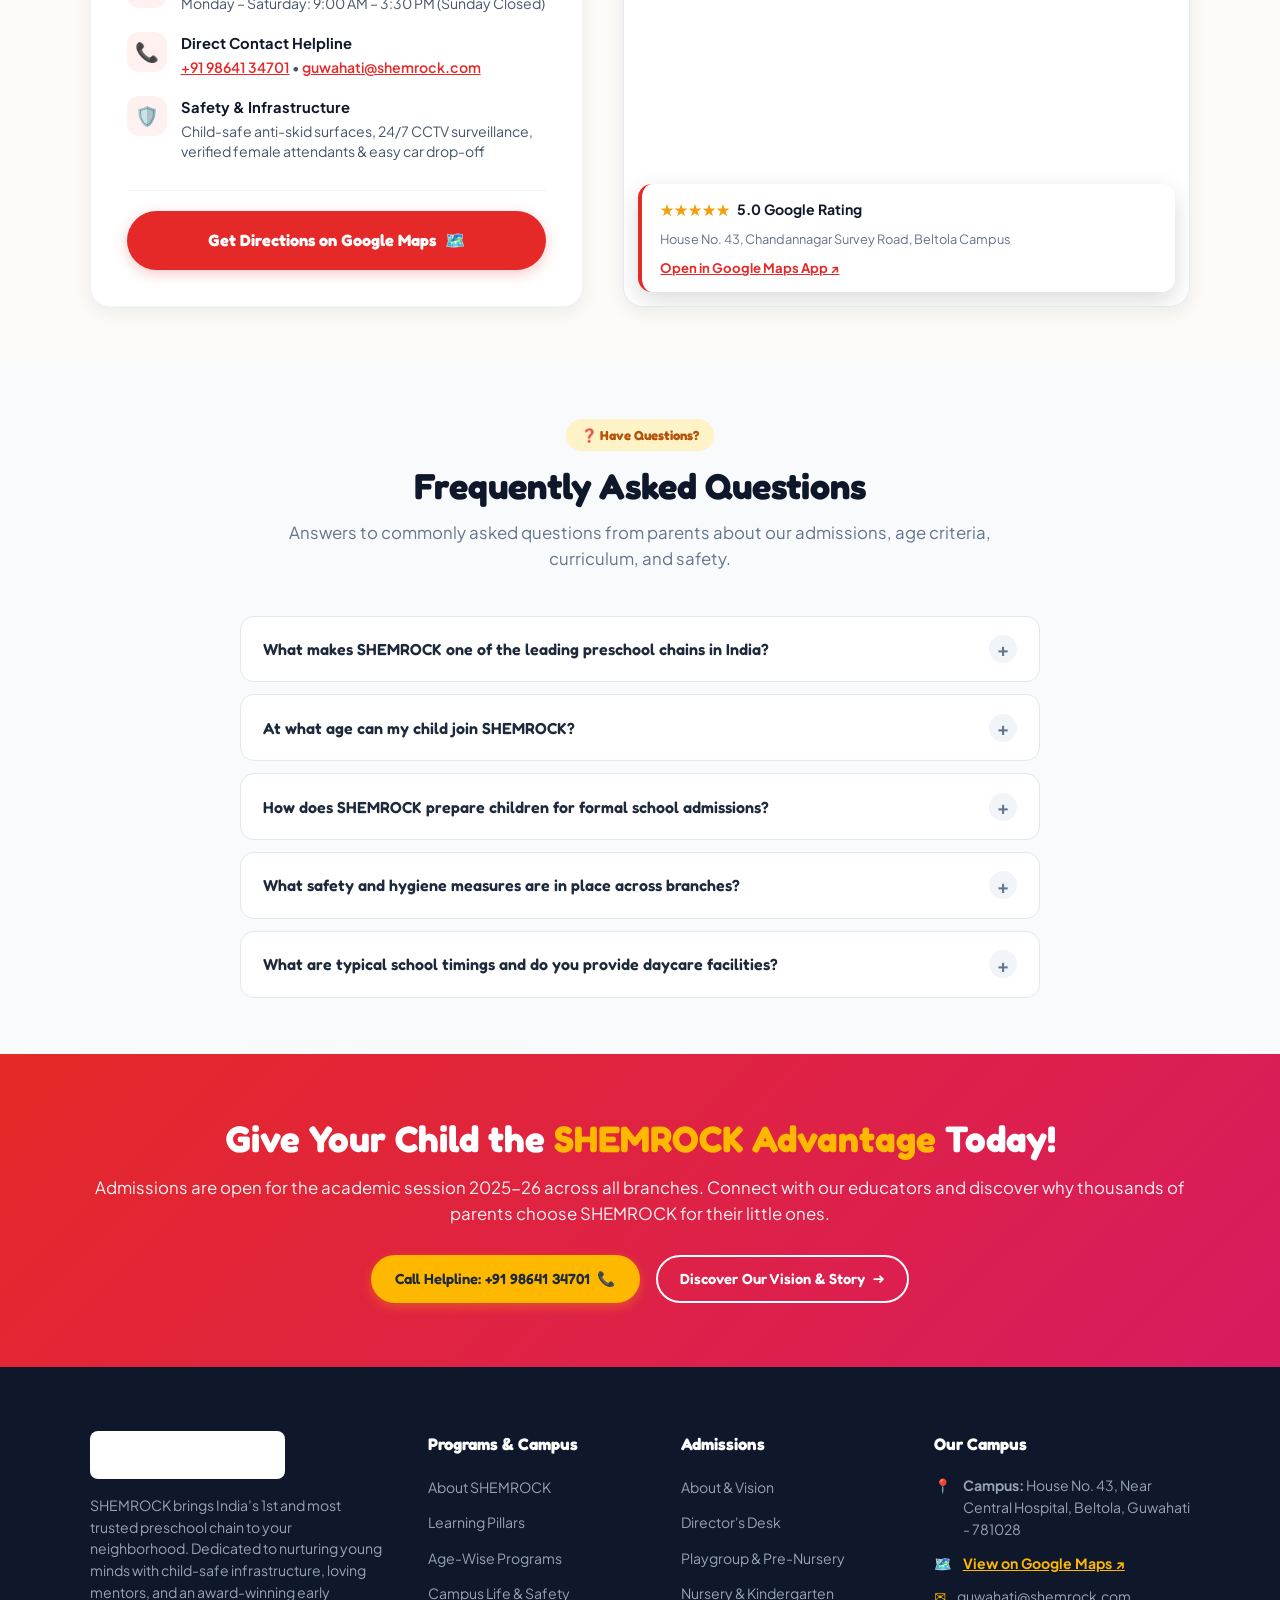
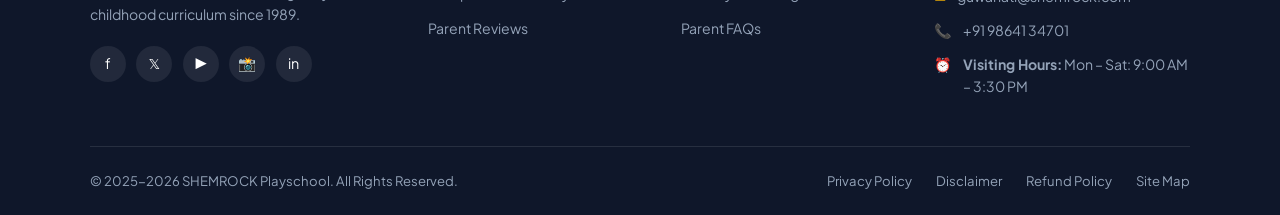
==== commit ad1c3e55: "Redesign hero section with S-curve wave split, 5-item highlights banner, and mobile layout fixes" ====
--- a/index.html
+++ b/index.html
@@ -28,17 +28,18 @@
   <div class="top-bar">
     <div class="container top-bar-inner">
       <div class="top-bar-content">
-        <span class="top-bar-badge">✨ Admissions Open 2025–26</span>
+        <span class="top-bar-badge">⭐ Admissions Open 2025-26</span>
         <span class="top-bar-text top-bar-text-desktop">Enroll now & secure your child's joyful early learning journey!</span>
-        <span class="top-bar-text top-bar-text-mobile">Enroll Now • Secure Child's Seat!</span>
+        <span class="top-bar-text top-bar-text-mobile">⭐ Admissions Open 2025–26 • Beltola Campus</span>
       </div>
       <div class="top-bar-links">
         <a href="#location" class="top-bar-link" title="Click to view campus location and map">
-          <span>📍</span> Beltola Campus
+          <svg class="top-bar-icon" width="14" height="14" viewBox="0 0 24 24" fill="none" stroke="currentColor" stroke-width="2.2" stroke-linecap="round" stroke-linejoin="round" aria-hidden="true"><path d="M21 10c0 7-9 13-9 13s-9-6-9-13a9 9 0 0 1 18 0z"></path><circle cx="12" cy="10" r="3"></circle></svg>
+          Beltola Campus
         </a>
-        <a href="tel:+919864134701" class="top-bar-link"
-          style="background: rgba(0,0,0,0.15); padding: 0.2rem 0.65rem; border-radius: 99px;">
-          <span>📞</span> Call: +91 98641 34701
+        <a href="tel:+919864134701" class="top-bar-link top-bar-call-link">
+          <svg class="top-bar-icon" width="14" height="14" viewBox="0 0 24 24" fill="none" stroke="currentColor" stroke-width="2.2" stroke-linecap="round" stroke-linejoin="round" aria-hidden="true"><path d="M22 16.92v3a2 2 0 0 1-2.18 2 19.79 19.79 0 0 1-8.63-3.07 19.5 19.5 0 0 1-6-6 19.79 19.79 0 0 1-3.07-8.67A2 2 0 0 1 4.11 2h3a2 2 0 0 1 2 1.72 12.84 12.84 0 0 0 .7 2.81 2 2 0 0 1-.45 2.11L8.09 9.91a16 16 0 0 0 6 6l1.27-1.27a2 2 0 0 1 2.11-.45 12.84 12.84 0 0 0 2.81.7A2 2 0 0 1 22 16.92z"></path></svg>
+          Call: +919864134701
         </a>
       </div>
     </div>
@@ -125,7 +126,7 @@
       <div class="nav-actions">
         <button class="btn btn-primary btn-pulse header-enquire-btn" onclick="openAdmissionModal()">
           <span class="header-enquire-text">Enquire</span>
-          <span class="header-enquire-arrow">➜</span>
+          <span class="header-enquire-arrow">→</span>
         </button>
         <button class="mobile-toggle" id="mobileToggle" aria-label="Toggle navigation menu">
           <svg class="hamburger-icon" width="24" height="24" viewBox="0 0 24 24" fill="none" stroke="currentColor" stroke-width="2.4"
@@ -139,98 +140,250 @@
     </div>
   </header>
 
-  <!-- Hero Section -->
+  <!-- Hero Section with Organic Wave Split & Seamless Photographic Edge -->
   <section class="hero-section" id="hero">
-    <div class="hero-shapes">
-      <div class="floating-shape shape-1"></div>
-      <div class="floating-shape shape-2"></div>
-      <div class="floating-shape shape-3"></div>
-      <!-- Cheerful Playschool Floating Stickers -->
-      <div class="playschool-sticker sticker-balloon" aria-hidden="true">🎈</div>
-      <div class="playschool-sticker sticker-star" aria-hidden="true">⭐</div>
-      <div class="playschool-sticker sticker-rocket" aria-hidden="true">🚀</div>
-      <div class="playschool-sticker sticker-palette" aria-hidden="true">🎨</div>
-      <div class="playschool-sticker sticker-bear" aria-hidden="true">🧸</div>
-      <div class="playschool-sticker sticker-abc" aria-hidden="true">ABC</div>
-      <div class="playschool-sticker sticker-123" aria-hidden="true">123</div>
+    <!-- Playful Hand-Drawn Style Doodle Background Elements on Left -->
+    <div class="hero-doodles" aria-hidden="true">
+      <!-- Puffy Cloud Top Left -->
+      <svg class="doodle doodle-cloud doodle-cloud-top" width="76" height="46" viewBox="0 0 76 46" fill="none">
+        <path d="M18 42H58C66.8366 42 74 34.8366 74 26C74 17.6524 67.5978 10.7981 59.4449 10.0822C57.4042 4.3168 51.9056 0 45.3333 0C38.9959 0 33.6657 3.98777 31.4283 9.48912C29.6205 8.53696 27.5644 8 25.3333 8C17.9695 8 12 13.9695 12 21.3333C12 22.062 12.0594 22.7766 12.1741 23.4735C5.35712 24.7745 0 30.7618 0 38C0 40.2091 1.79086 42 4 42H18Z" stroke="#2B6CB0" stroke-width="2" stroke-linecap="round" stroke-linejoin="round" fill="#EBF8FF" fill-opacity="0.8"/>
+      </svg>
+      <!-- Cheerful Smiling Sun Top Middle -->
+      <svg class="doodle doodle-sun" width="56" height="56" viewBox="0 0 56 56" fill="none">
+        <circle cx="28" cy="28" r="14" stroke="#D97706" stroke-width="2.2" fill="#FEF08A" fill-opacity="0.85"/>
+        <path d="M28 4V10M28 46V52M4 28H10M46 28H52M11 11L15.5 15.5M40.5 40.5L45 45M11 45L15.5 40.5M40.5 15.5L45 11" stroke="#D97706" stroke-width="2.2" stroke-linecap="round"/>
+        <circle cx="23" cy="26" r="1.5" fill="#D97706"/>
+        <circle cx="33" cy="26" r="1.5" fill="#D97706"/>
+        <path d="M24 31C25.5 33 30.5 33 32 31" stroke="#D97706" stroke-width="1.8" stroke-linecap="round"/>
+      </svg>
+      <!-- Small Cloud Near Divider -->
+      <svg class="doodle doodle-cloud doodle-cloud-mid" width="62" height="38" viewBox="0 0 76 46" fill="none">
+        <path d="M18 42H58C66.8366 42 74 34.8366 74 26C74 17.6524 67.5978 10.7981 59.4449 10.0822C57.4042 4.3168 51.9056 0 45.3333 0C38.9959 0 33.6657 3.98777 31.4283 9.48912C29.6205 8.53696 27.5644 8 25.3333 8C17.9695 8 12 13.9695 12 21.3333C12 22.062 12.0594 22.7766 12.1741 23.4735C5.35712 24.7745 0 30.7618 0 38C0 40.2091 1.79086 42 4 42H18Z" stroke="#2B6CB0" stroke-width="2" stroke-linecap="round" stroke-linejoin="round" fill="#FFFFFF" fill-opacity="0.9"/>
+      </svg>
+      <!-- Hand-Drawn Stars -->
+      <svg class="doodle doodle-star doodle-star-1" width="26" height="26" viewBox="0 0 24 24" fill="none">
+        <path d="M12 2L14.8 8.2L21.5 9.1L16.5 13.8L17.8 20.5L12 17.2L6.2 20.5L7.5 13.8L2.5 9.1L9.2 8.2L12 2Z" stroke="#B45309" stroke-width="2" stroke-linecap="round" stroke-linejoin="round" fill="#FEF08A"/>
+      </svg>
+      <svg class="doodle doodle-star doodle-star-2" width="24" height="24" viewBox="0 0 24 24" fill="none">
+        <path d="M12 2L14.8 8.2L21.5 9.1L16.5 13.8L17.8 20.5L12 17.2L6.2 20.5L7.5 13.8L2.5 9.1L9.2 8.2L12 2Z" stroke="#B45309" stroke-width="2" stroke-linecap="round" stroke-linejoin="round" fill="#FEF08A"/>
+      </svg>
+      <svg class="doodle doodle-star doodle-star-3" width="28" height="28" viewBox="0 0 24 24" fill="none">
+        <path d="M12 2L14.8 8.2L21.5 9.1L16.5 13.8L17.8 20.5L12 17.2L6.2 20.5L7.5 13.8L2.5 9.1L9.2 8.2L12 2Z" stroke="#B45309" stroke-width="2" stroke-linecap="round" stroke-linejoin="round" fill="#FEF08A"/>
+      </svg>
+      <!-- Hand-Drawn Toy Blocks Doodle -->
+      <svg class="doodle doodle-blocks" width="46" height="46" viewBox="0 0 46 46" fill="none">
+        <!-- Block 1 -->
+        <rect x="6" y="24" width="18" height="18" rx="3" fill="#F87171" stroke="#DC2626" stroke-width="2"/>
+        <text x="12" y="37" font-family="var(--font-heading)" font-size="11" font-weight="800" fill="#FFF">A</text>
+        <!-- Block 2 -->
+        <rect x="22" y="24" width="18" height="18" rx="3" fill="#60A5FA" stroke="#2563EB" stroke-width="2"/>
+        <text x="28" y="37" font-family="var(--font-heading)" font-size="11" font-weight="800" fill="#FFF">B</text>
+        <!-- Block 3 on top -->
+        <rect x="14" y="8" width="18" height="18" rx="3" fill="#FBBF24" stroke="#D97706" stroke-width="2"/>
+        <text x="20" y="21" font-family="var(--font-heading)" font-size="11" font-weight="800" fill="#FFF">1</text>
+      </svg>
+      <!-- Hand-Drawn Rocket (Bottom Left) -->
+      <svg class="doodle doodle-rocket" width="52" height="52" viewBox="0 0 54 54" fill="none">
+        <g transform="rotate(-15 27 27)">
+          <path d="M27 6C22 13 18 25 18 36H36C36 25 32 13 27 6Z" fill="#FFFFFF" stroke="#0F172A" stroke-width="2" stroke-linejoin="round"/>
+          <path d="M27 6C24 10 22 15 21 20H33C32 15 30 10 27 6Z" fill="#EF4444"/>
+          <circle cx="27" cy="27" r="4.5" fill="#60A5FA" stroke="#0F172A" stroke-width="1.8"/>
+          <path d="M18 30L10 37V41L18 37V30Z" fill="#3B82F6" stroke="#0F172A" stroke-width="1.8" stroke-linejoin="round"/>
+          <path d="M36 30L44 37V41L36 37V30Z" fill="#3B82F6" stroke="#0F172A" stroke-width="1.8" stroke-linejoin="round"/>
+          <path d="M23 37L27 47L31 37H23Z" fill="#F59E0B" stroke="#D97706" stroke-width="1.5"/>
+          <path d="M25 37L27 43L29 37H25Z" fill="#EF4444"/>
+        </g>
+      </svg>
+    </div>
+
+    <!-- Right Side: Full-Bleed Photograph with S-Curve Wave Mask & Orange Accent (Desktop & Tablet) -->
+    <div class="hero-split-photo-wrapper" aria-hidden="true">
+      <!-- Full-bleed Classroom Image -->
+      <div class="hero-split-photo-container">
+        <img src="hero-kids-blocks.jpg"
+          alt="Joyful preschool children building with colorful shapes and blocks in classroom"
+          class="hero-split-photo" loading="eager" width="1000" height="558">
+      </div>
+
+      <!-- Organic S-Curve Wave Divider & Warm Orange Accent Ribbon (#F27D33) -->
+      <svg class="hero-wave-svg" viewBox="0 0 100 100" preserveAspectRatio="none" aria-hidden="true">
+        <!-- Mask for Photo -->
+        <defs>
+          <clipPath id="heroWaveClip" clipPathUnits="objectBoundingBox">
+            <path d="M 0.22,0 C 0.08,0.22 0.02,0.38 0.16,0.58 C 0.28,0.75 0.35,0.88 0.26,1 L 1,1 L 1,0 Z" />
+          </clipPath>
+        </defs>
+        <!-- The Left Cream Fill Cover that carves the S-Curve -->
+        <path d="M 0,0 L 22,0 C 8,22 2,38 16,58 C 28,75 35,88 26,100 L 0,100 Z" fill="#FCFBF7" />
+        <!-- Smooth Orange Accent Ribbon (#F27D33) tracing the S-Curve -->
+        <path d="M 22,0 C 8,22 2,38 16,58 C 28,75 35,88 26,100" fill="none" stroke="#F27D33" stroke-width="2.5" stroke-linecap="round" />
+      </svg>
     </div>
 
     <div class="container hero-grid">
+      <!-- Left Side: Copy, Badges & CTAs from image_0.png -->
       <div class="hero-content">
         <div class="hero-badge-wrap">
-          <span class="pill-badge pill-badge-yellow">
-            <span>🏆</span> India's 1st & Most Trusted Playschool Chain
+          <span class="hero-trust-badge">
+            <span class="hero-trust-badge-icon">🏆</span> India's 1st & Most Trusted Playschool Chain
           </span>
         </div>
         <h1 class="hero-title">
-          Where Young Minds Bloom for a <span class="curved-highlight">Rock-Solid</span> Foundation!
+          <span class="hero-title-blue">Where Young Minds Bloom for a</span>
+          <span class="hero-title-red">Rock-Solid Foundation!</span>
         </h1>
-        <p class="hero-subtitle">
-          Established in 1989 by visionary educationists. Empowering 4,50,000+ children across 650+ centers with
-          research-backed, play-based early learning, warmth, and lifelong joy.
-        </p>
+        <p class="hero-subtitle">Established in 1989 by visionary educationists. Empowering 4,50,000+ children across 650+ centers with research-backed, play-based early learning, warmth, and lifelong joy.</p>
         <div class="hero-actions">
-          <a href="about.html" class="btn btn-primary">
-            <span>Discover SHEMROCK</span>
-            <span>➜</span>
+          <a href="about.html" class="btn btn-hero-primary">Discover SHEMROCK ➔</a>
+          <a href="tel:+919864134701" class="btn btn-hero-yellow">
+            <span>Call: +91 98641 34701</span>
+            <span class="btn-phone-icon">📞</span>
           </a>
-          <a href="tel:+919864134701" class="btn btn-yellow">
-            <span>Call: +91 98641 34701</span>
-            <span>📞</span>
-          </a>
-        </div>
-
-        <div class="hero-trust-indicators">
-          <div class="trust-item">
-            <div class="trust-icon-box trust-icon-yellow">⭐</div>
-            <div class="trust-info">
-              <strong>35+ Years</strong>
-              <span>Legacy of Trust</span>
-            </div>
-          </div>
-          <div class="trust-item">
-            <div class="trust-icon-box trust-icon-red">🏫</div>
-            <div class="trust-info">
-              <strong>650+</strong>
-              <span>Centers in India & Abroad</span>
-            </div>
-          </div>
-          <div class="trust-item">
-            <div class="trust-icon-box trust-icon-blue">👶</div>
-            <div class="trust-info">
-              <strong>4.5 Lakh+</strong>
-              <span>Happy Children</span>
-            </div>
-          </div>
-        </div>
-      </div>
-
-      <div class="hero-visual">
-        <div class="floating-pill floating-pill-1">
-          <div class="floating-icon-circle">🌟</div>
-          <div class="floating-text">
-            <strong>5.0 Parent Rating</strong>
-            <span>Verified by 3,900+ Google Reviews</span>
-          </div>
-        </div>
-
-        <div class="hero-image-frame">
-          <img src="https://images.unsplash.com/photo-1577896851231-70ef18881754?auto=format&fit=crop&w=800&q=80"
-            alt="Happy children learning and playing at SHEMROCK preschool" class="hero-img" loading="eager">
-        </div>
-
-        <div class="floating-pill floating-pill-2">
-          <div class="floating-icon-circle">🎨</div>
-          <div class="floating-text">
-            <strong>Blended Learning</strong>
-            <span>Award-Winning Early Curriculum</span>
+        </div>
+      </div>
+
+      <!-- Dedicated Mobile Image Wrapper (Flows vertically below CTA buttons on < 768px screens) -->
+      <div class="hero-mobile-image-section">
+        <div class="hero-mobile-photo-frame">
+          <svg class="hero-mobile-top-wave-svg" viewBox="0 0 100 20" preserveAspectRatio="none" aria-hidden="true">
+            <path d="M 0,0 C 30,18 70,18 100,0 L 100,20 L 0,20 Z" fill="none" />
+            <path d="M 0,0 C 30,18 70,18 100,0" fill="none" stroke="#F27D33" stroke-width="4" stroke-linecap="round" />
+          </svg>
+          <img src="hero-kids-blocks.jpg"
+            alt="Joyful preschool children building with colorful shapes and blocks in classroom"
+            class="hero-mobile-img" loading="eager" width="1000" height="558">
+        </div>
+
+        <!-- Floating Badges inside Mobile Photo Wrapper -->
+        <div class="hero-floating-badge badge-mobile-top-rating">
+          <div class="badge-icon-circle badge-circle-red">
+            <span class="badge-star-icon">★</span>
+          </div>
+          <div class="badge-text-group">
+            <strong class="badge-title">5.0 Parent Rating</strong>
+            <span class="badge-sub">Verified by 3,900+ Google Reviews</span>
+          </div>
+        </div>
+
+        <div class="hero-floating-badge badge-mobile-bottom-curriculum">
+          <div class="badge-icon-circle badge-circle-orange">
+            <span class="badge-palette-icon">🎨</span>
+          </div>
+          <div class="badge-text-group">
+            <strong class="badge-title">Blended Learning</strong>
+            <span class="badge-sub">Award-Winning Early Curriculum</span>
+          </div>
+        </div>
+      </div>
+
+      <!-- Desktop Visual Overlay Anchor (Real Standalone HTML/CSS Badges positioned over photo on >= 768px) -->
+      <div class="hero-visual-overlay-anchor">
+        <!-- Top-left of the wave: 5.0 Parent Rating -->
+        <div class="hero-floating-badge badge-top-rating">
+          <div class="badge-icon-circle badge-circle-red">
+            <span class="badge-star-icon">★</span>
+          </div>
+          <div class="badge-text-group">
+            <strong class="badge-title">5.0 Parent Rating</strong>
+            <span class="badge-sub">Verified by 3,900+ Google Reviews</span>
+          </div>
+        </div>
+
+        <!-- Bottom-right above the highlights bar: Blended Learning -->
+        <div class="hero-floating-badge badge-bottom-curriculum">
+          <div class="badge-icon-circle badge-circle-orange">
+            <span class="badge-palette-icon">🎨</span>
+          </div>
+          <div class="badge-text-group">
+            <strong class="badge-title">Blended Learning</strong>
+            <span class="badge-sub">Award-Winning Early Curriculum</span>
+          </div>
+        </div>
+      </div>
+    </div>
+
+    <!-- Bottom Section: Five Key Highlights Banner -->
+    <div class="container hero-stats-container">
+      <div class="hero-five-highlights-banner">
+        <!-- Highlight 1: Safe & Secure -->
+        <div class="highlight-item">
+          <div class="highlight-icon-circle highlight-circle-green">
+            <svg class="highlight-svg" width="22" height="22" viewBox="0 0 24 24" fill="none" stroke="#FFFFFF" stroke-width="2.4" stroke-linecap="round" stroke-linejoin="round" aria-hidden="true">
+              <path d="M12 22s8-4 8-10V5l-8-3-8 3v7c0 6 8 10 8 10z"></path>
+              <polyline points="9 12 11 14 15 10"></polyline>
+            </svg>
+          </div>
+          <div class="highlight-text-info">
+            <strong class="highlight-title">Safe & Secure</strong>
+            <span class="highlight-desc">Your child's safety is our top priority.</span>
+          </div>
+        </div>
+
+        <!-- Highlight 2: Caring Teachers -->
+        <div class="highlight-item">
+          <div class="highlight-icon-circle highlight-circle-pink">
+            <svg class="highlight-svg" width="22" height="22" viewBox="0 0 24 24" fill="none" stroke="#FFFFFF" stroke-width="2.4" stroke-linecap="round" stroke-linejoin="round" aria-hidden="true">
+              <path d="M17 21v-2a4 4 0 0 0-4-4H5a4 4 0 0 0-4 4v2"></path>
+              <circle cx="9" cy="7" r="4"></circle>
+              <path d="M23 21v-2a4 4 0 0 0-3-3.87"></path>
+              <path d="M16 3.13a4 4 0 0 1 0 7.75"></path>
+            </svg>
+          </div>
+          <div class="highlight-text-info">
+            <strong class="highlight-title">Caring Teachers</strong>
+            <span class="highlight-desc">Experienced and compassionate staff.</span>
+          </div>
+        </div>
+
+        <!-- Highlight 3: Learning Through Play -->
+        <div class="highlight-item">
+          <div class="highlight-icon-circle highlight-circle-yellow">
+            <svg class="highlight-svg" width="22" height="22" viewBox="0 0 24 24" fill="none" stroke="#FFFFFF" stroke-width="2.4" stroke-linecap="round" stroke-linejoin="round" aria-hidden="true">
+              <path d="M4 19.5A2.5 2.5 0 0 1 6.5 17H20"></path>
+              <path d="M6.5 2H20v20H6.5A2.5 2.5 0 0 1 4 19.5v-15A2.5 2.5 0 0 1 6.5 2z"></path>
+              <line x1="9" y1="7" x2="15" y2="7"></line>
+              <line x1="9" y1="11" x2="15" y2="11"></line>
+            </svg>
+          </div>
+          <div class="highlight-text-info">
+            <strong class="highlight-title">Learning Through Play</strong>
+            <span class="highlight-desc">Fun activities that build skills for life.</span>
+          </div>
+        </div>
+
+        <!-- Highlight 4: Healthy Meals -->
+        <div class="highlight-item">
+          <div class="highlight-icon-circle highlight-circle-blue">
+            <svg class="highlight-svg" width="22" height="22" viewBox="0 0 24 24" fill="none" stroke="#FFFFFF" stroke-width="2.4" stroke-linecap="round" stroke-linejoin="round" aria-hidden="true">
+              <!-- Friendly Apple Vector -->
+              <path d="M12 20.94c1.5 0 2.75 1.06 4 1.06 3 0 6-8 6-12.22A4.91 4.91 0 0 0 17 5c-2.22 0-4 1.44-5 2-1-.56-2.78-2-5-2a4.9 4.9 0 0 0-5 4.78C2 14 5 22 8 22c1.25 0 2.5-1.06 4-1.06Z"></path>
+              <path d="M10 2c1 .5 2 2 2 5"></path>
+            </svg>
+          </div>
+          <div class="highlight-text-info">
+            <strong class="highlight-title">Healthy Meals</strong>
+            <span class="highlight-desc">Nutritious meals and snacks daily.</span>
+          </div>
+        </div>
+
+        <!-- Highlight 5: Live Updates -->
+        <div class="highlight-item">
+          <div class="highlight-icon-circle highlight-circle-purple">
+            <svg class="highlight-svg" width="22" height="22" viewBox="0 0 24 24" fill="none" stroke="#FFFFFF" stroke-width="2.4" stroke-linecap="round" stroke-linejoin="round" aria-hidden="true">
+              <path d="M23 19a2 2 0 0 1-2 2H3a2 2 0 0 1-2-2V8a2 2 0 0 1 2-2h4l2-3h6l2 3h4a2 2 0 0 1 2 2z"></path>
+              <circle cx="12" cy="13" r="4"></circle>
+            </svg>
+          </div>
+          <div class="highlight-text-info">
+            <strong class="highlight-title">Live Updates</strong>
+            <span class="highlight-desc">Stay connected with daily updates.</span>
           </div>
         </div>
       </div>
     </div>
   </section>
 
-  <!-- Wavy Section Separator -->
+  <!-- Wavy Section Separator (Desktop only) -->
   <div class="wave-divider">
     <svg viewBox="0 0 1200 120" preserveAspectRatio="none">
       <path d="M0,0 C150,90 350,-40 500,60 C650,160 900,10 1200,40 L1200,120 L0,120 Z" fill="#FCFBF7"></path>
--- a/style.css
+++ b/style.css
@@ -134,10 +134,12 @@
 
 .top-bar-text-desktop {
   display: inline;
+  color: #FFFFFF;
 }
 
 .top-bar-text-mobile {
   display: none;
+  color: #FFFFFF;
 }
 
 .top-bar-badge {
@@ -145,22 +147,44 @@
   align-items: center;
   gap: 0.35rem;
   background: rgba(255, 255, 255, 0.28);
+  color: #FFFFFF;
   padding: 0.18rem 0.65rem;
   border-radius: var(--radius-full);
   font-size: 0.78rem;
+  font-weight: 700;
+  border: none;
 }
 
 .top-bar-links {
   display: flex;
   align-items: center;
-  gap: 1.25rem;
+  gap: 1rem;
 }
 
 .top-bar-link {
   color: #FFFFFF;
   display: inline-flex;
   align-items: center;
-  gap: 0.35rem;
+  gap: 0.4rem;
+  font-size: 0.84rem;
+  font-weight: 600;
+  transition: opacity var(--transition-fast);
+}
+
+.top-bar-link:hover {
+  opacity: 0.9;
+  color: #FFFFFF;
+}
+
+.top-bar-icon {
+  flex-shrink: 0;
+  stroke: #FFFFFF;
+}
+
+.top-bar-call-link {
+  background: rgba(0, 0, 0, 0.18);
+  padding: 0.22rem 0.75rem;
+  border-radius: var(--radius-full);
 }
 
 /* ==========================================================================
@@ -375,253 +399,467 @@
 }
 
 /* ==========================================================================
-   HERO SECTION (Optimized)
+   HERO SECTION (Vibrant, Curved Organic Wave Split Redesign)
    ========================================================================== */
 .hero-section {
   position: relative;
-  background: linear-gradient(180deg, #FFFDF0 0%, #FFF9E6 70%, #FCFBF7 100%);
-  padding: 3.5rem 0 4.5rem 0;
+  background: #FCFBF7;
+  padding: 3.25rem 0 5.5rem 0;
   overflow: hidden;
-}
-
-/* Cheerful Playschool Floating Stickers */
-.playschool-sticker {
+  min-height: 640px;
+}
+
+/* Playful Hand-Drawn Style Doodles (Cloud, Sun, Stars, Toy Blocks, Rocket) */
+.hero-doodles {
   position: absolute;
+  top: 0;
+  left: 0;
+  width: 55%;
+  height: 100%;
+  pointer-events: none;
   user-select: none;
+  z-index: 1;
+}
+
+.doodle {
+  position: absolute;
+  filter: drop-shadow(0 2px 6px rgba(0, 0, 0, 0.04));
+  transition: transform 0.3s ease;
+}
+
+.doodle-cloud-top {
+  top: 6%;
+  left: 2%;
+  animation: doodleFloat 7s ease-in-out infinite;
+}
+
+.doodle-sun {
+  top: 5%;
+  left: 45%;
+  animation: doodleRotateGlow 12s linear infinite;
+}
+
+.doodle-cloud-mid {
+  top: 38%;
+  left: 48%;
+  animation: doodleFloat 8s ease-in-out infinite 1s;
+}
+
+.doodle-star-1 {
+  top: 18%;
+  left: 4%;
+  animation: doodleTwinkle 3.5s ease-in-out infinite;
+}
+
+.doodle-star-2 {
+  top: 60%;
+  left: 50%;
+  animation: doodleTwinkle 4s ease-in-out infinite 1s;
+}
+
+.doodle-star-3 {
+  top: 67%;
+  left: 52%;
+  animation: doodleTwinkle 4.5s ease-in-out infinite 2s;
+}
+
+.doodle-blocks {
+  top: 63%;
+  left: 8%;
+  animation: doodleFloat 6s ease-in-out infinite 0.5s;
+}
+
+.doodle-rocket {
+  bottom: 12%;
+  left: 2%;
+  animation: doodleRocketFly 6s ease-in-out infinite;
+}
+
+@keyframes doodleFloat {
+  0%, 100% { transform: translateY(0px) rotate(0deg); }
+  50% { transform: translateY(-8px) rotate(2deg); }
+}
+
+@keyframes doodleRotateGlow {
+  0%, 100% { transform: rotate(0deg) scale(1); }
+  50% { transform: rotate(180deg) scale(1.08); }
+}
+
+@keyframes doodleTwinkle {
+  0%, 100% { transform: scale(1) rotate(0deg); opacity: 0.85; }
+  50% { transform: scale(1.2) rotate(12deg); opacity: 1; }
+}
+
+@keyframes doodleRocketFly {
+  0%, 100% { transform: translateY(0px) translateX(0px) rotate(0deg); }
+  50% { transform: translateY(-12px) translateX(4px) rotate(4deg); }
+}
+
+/* Natural Full-Bleed S-Curve Wave Split (Photo spans full height & flush right) */
+.hero-split-photo-wrapper {
+  position: absolute;
+  top: 0;
+  right: 0;
+  bottom: 0;
+  width: 54%;
+  height: 100%;
+  pointer-events: none;
+  z-index: 1;
+  overflow: hidden;
+}
+
+/* Photo Container with Organic S-Curve Clip-Path */
+.hero-split-photo-container {
+  position: absolute;
+  inset: 0;
+  width: 100%;
+  height: 100%;
+  overflow: hidden;
+  clip-path: url(#heroWaveClip);
+  -webkit-clip-path: url(#heroWaveClip);
+}
+
+.hero-split-photo {
+  width: 100%;
+  height: 100%;
+  object-fit: cover;
+  object-position: center 35%;
+  display: block;
+}
+
+/* Pure SVG S-Curve Overlay Ribbon & Cream Edge Carver */
+.hero-wave-svg {
+  position: absolute;
+  top: 0;
+  left: 0;
+  width: 100%;
+  height: 100%;
   pointer-events: none;
   z-index: 2;
-  filter: drop-shadow(0 4px 10px rgba(0, 0, 0, 0.08));
-}
-
-.sticker-balloon {
-  top: 8%;
-  left: 3%;
-  font-size: 2.5rem;
-  animation: floatSway 6s ease-in-out infinite;
-}
-
-.sticker-star {
-  top: 15%;
-  right: 5%;
-  font-size: 1.8rem;
-  animation: floatTwinkle 4s ease-in-out infinite;
-}
-
-.sticker-rocket {
-  bottom: 18%;
-  left: 2%;
-  font-size: 2.2rem;
-  animation: floatFly 7s ease-in-out infinite;
-}
-
-.sticker-palette {
-  bottom: 8%;
-  right: 8%;
-  font-size: 2.2rem;
-  animation: floatSway 5.5s ease-in-out infinite 1s;
-}
-
-.sticker-bear {
-  top: 65%;
-  left: 8%;
-  font-size: 2rem;
-  animation: floatBobbing 5s ease-in-out infinite 0.5s;
-}
-
-.sticker-abc, .sticker-123 {
-  font-family: var(--font-heading);
-  font-weight: 800;
-  font-size: 0.95rem;
-  padding: 0.25rem 0.6rem;
-  border-radius: var(--radius-sm);
-  color: #FFFFFF;
-  box-shadow: 0 4px 14px rgba(0, 0, 0, 0.15);
-  display: inline-block;
-  letter-spacing: 0.5px;
-}
-
-.sticker-abc {
-  top: 4%;
-  left: 48%;
-  background: linear-gradient(135deg, #FF6B35, #F57F17);
-  animation: floatBobbing 5.5s ease-in-out infinite 1.5s;
-}
-
-.sticker-123 {
-  top: 22%;
-  right: 22%;
-  background: linear-gradient(135deg, #0288D1, #00B0FF);
-  animation: floatBobbing 6.5s ease-in-out infinite 2s;
-}
-
-@keyframes floatSway {
-  0%, 100% { transform: translateY(0px) rotate(0deg); }
-  50% { transform: translateY(-14px) rotate(6deg); }
-}
-
-@keyframes floatFly {
-  0%, 100% { transform: translateY(0px) rotate(0deg); }
-  50% { transform: translateY(-16px) rotate(-8deg); }
-}
-
-@keyframes floatTwinkle {
-  0%, 100% { transform: scale(1) rotate(0deg); opacity: 0.85; }
-  50% { transform: scale(1.25) rotate(15deg); opacity: 1; }
-}
-
-@keyframes floatBobbing {
-  0%, 100% { transform: translateY(0px) rotate(0deg); }
-  50% { transform: translateY(-10px) rotate(3deg); }
-}
-
+}
+
+/* Hero Content Grid (Left Copy + Overlay Right Badges) */
 .hero-grid {
   display: grid;
   grid-template-columns: 1.15fr 0.85fr;
   align-items: center;
-  gap: 3rem;
+  gap: 2rem;
   position: relative;
+  z-index: 2;
+  min-height: 430px;
+}
+
+/* Left Hero Content */
+.hero-content {
+  position: relative;
+  z-index: 3;
+  max-width: 560px;
+}
+
+.hero-badge-wrap {
+  margin-bottom: 1.15rem;
+}
+
+.hero-trust-badge {
+  display: inline-flex;
+  align-items: center;
+  gap: 0.45rem;
+  background: #FFF9E6;
+  color: #8C5209;
+  border: 1px solid #FDE68A;
+  padding: 0.35rem 0.95rem;
+  border-radius: var(--radius-full);
+  font-family: var(--font-heading);
+  font-size: 0.85rem;
+  font-weight: 700;
+  box-shadow: 0 2px 8px rgba(254, 243, 199, 0.6);
+}
+
+.hero-trust-badge-icon {
+  font-size: 1rem;
 }
 
 .hero-title {
   font-family: var(--font-heading);
-  font-size: 2.9rem;
+  font-size: 3.15rem;
   font-weight: 800;
-  line-height: 1.18;
-  color: #1E293B;
-  margin-bottom: 1rem;
-}
-
-.hero-title span.curved-highlight {
-  color: var(--color-primary);
-  text-decoration: underline;
-  text-decoration-color: var(--color-yellow);
-  text-underline-offset: 4px;
+  line-height: 1.15;
+  margin-bottom: 1.15rem;
+  letter-spacing: -0.5px;
+}
+
+.hero-title-blue {
+  display: block;
+  color: #102A43;
+}
+
+.hero-title-red {
+  display: block;
+  color: #D32F2F;
 }
 
 .hero-subtitle {
-  font-size: 1.12rem;
+  font-family: var(--font-body);
+  font-size: 1.05rem;
   color: #475569;
-  line-height: 1.6;
-  margin-bottom: 1.75rem;
-  max-width: 540px;
+  line-height: 1.62;
+  margin-bottom: 1.85rem;
+  max-width: 530px;
 }
 
 .hero-actions {
   display: flex;
   align-items: center;
   flex-wrap: wrap;
-  gap: 0.85rem;
-  margin-bottom: 2rem;
-}
-
-.hero-trust-indicators {
-  display: flex;
-  align-items: center;
-  gap: 1.5rem;
-  padding-top: 1.5rem;
-  border-top: 1px solid rgba(0, 0, 0, 0.08);
-}
-
-.trust-item {
-  display: flex;
-  align-items: center;
-  gap: 0.55rem;
-}
-
-.trust-icon-box {
-  width: 40px;
-  height: 40px;
-  border-radius: var(--radius-md);
-  display: flex;
+  gap: 1rem;
+}
+
+/* Pill-Shaped Red CTA Button */
+.btn-hero-primary {
+  display: inline-flex;
   align-items: center;
   justify-content: center;
-  font-size: 1.15rem;
-}
-
-.trust-icon-yellow { background: #FEF3C7; color: #D97706; }
-.trust-icon-red { background: #FEE2E2; color: #DC2626; }
-.trust-icon-blue { background: #E0F2FE; color: #0284C7; }
-
-.trust-info strong {
-  display: block;
+  gap: 0.6rem;
+  background: #D32F2F;
+  color: #FFFFFF;
   font-family: var(--font-heading);
+  font-size: 0.98rem;
+  font-weight: 700;
+  padding: 0.85rem 1.75rem;
+  border-radius: var(--radius-full);
+  text-decoration: none;
+  box-shadow: 0 8px 22px rgba(211, 47, 47, 0.35);
+  transition: all var(--transition-fast);
+}
+
+.btn-hero-primary:hover {
+  background: #B71C1C;
+  transform: translateY(-2px);
+  box-shadow: 0 12px 28px rgba(211, 47, 47, 0.45);
+  color: #FFFFFF;
+}
+
+/* Pill-Shaped Yellow CTA Button with Phone Icon */
+.btn-hero-yellow {
+  display: inline-flex;
+  align-items: center;
+  justify-content: center;
+  gap: 0.6rem;
+  background: #FBBF24;
+  color: #0F172A;
+  font-family: var(--font-heading);
+  font-size: 0.98rem;
+  font-weight: 700;
+  padding: 0.85rem 1.75rem;
+  border-radius: var(--radius-full);
+  text-decoration: none;
+  box-shadow: 0 8px 22px rgba(251, 191, 36, 0.35);
+  transition: all var(--transition-fast);
+}
+
+.btn-hero-yellow:hover {
+  background: #F59E0B;
+  transform: translateY(-2px);
+  box-shadow: 0 12px 28px rgba(245, 158, 11, 0.45);
+  color: #0F172A;
+}
+
+.btn-hero-yellow .btn-phone-icon {
   font-size: 1rem;
-  color: #0F172A;
-  line-height: 1.1;
-}
-
-.trust-info span {
-  font-size: 0.78rem;
-  color: var(--color-text-muted);
-}
-
-/* Hero Visual Composition */
-.hero-visual {
+}
+
+/* Right Side Anchor for Badges */
+.hero-visual-overlay-anchor {
   position: relative;
-}
-
-.hero-image-frame {
-  border-radius: 28px;
-  background: linear-gradient(135deg, #FFB800, #E52928);
-  padding: 8px;
-  box-shadow: 0 16px 36px rgba(229, 41, 40, 0.2);
-}
-
-.hero-img {
   width: 100%;
-  height: 400px;
-  object-fit: cover;
-  border-radius: 22px;
-  display: block;
-}
-
-.floating-pill {
+  height: 420px;
+  pointer-events: none;
+}
+
+/* Dedicated Mobile Image Section (Hidden on Desktop >= 768px) */
+.hero-mobile-image-section {
+  display: none;
+}
+
+/* Playful Floating Badges Overlaid Directly onto Photo Wave */
+.hero-floating-badge {
   position: absolute;
   background: #FFFFFF;
-  padding: 0.65rem 1.1rem;
+  border-radius: var(--radius-full);
+  padding: 0.55rem 1.15rem 0.55rem 0.55rem;
+  box-shadow: 0 12px 30px rgba(15, 23, 42, 0.16);
+  display: flex;
+  align-items: center;
+  gap: 0.75rem;
+  z-index: 4;
+  border: 1px solid rgba(0, 0, 0, 0.05);
+  pointer-events: auto;
+  transition: transform 0.25s ease;
+}
+
+.hero-floating-badge:hover {
+  transform: translateY(-3px);
+}
+
+.badge-icon-circle {
+  width: 44px;
+  height: 44px;
+  border-radius: 50%;
+  display: flex;
+  align-items: center;
+  justify-content: center;
+  flex-shrink: 0;
+  box-shadow: 0 4px 10px rgba(0, 0, 0, 0.12);
+}
+
+.badge-circle-red {
+  background: #D32F2F;
+  color: #FFFFFF;
+}
+
+.badge-star-icon {
+  font-size: 1.35rem;
+  color: #FFF;
+  line-height: 1;
+}
+
+.badge-circle-orange {
+  background: #FBBF24;
+  color: #1E293B;
+}
+
+.badge-palette-icon {
+  font-size: 1.25rem;
+  line-height: 1;
+}
+
+.badge-text-group {
+  display: flex;
+  flex-direction: column;
+}
+
+.badge-title {
+  font-family: var(--font-heading);
+  font-size: 0.95rem;
+  font-weight: 700;
+  color: #0F172A;
+  line-height: 1.2;
+}
+
+.badge-sub {
+  font-size: 0.76rem;
+  color: #64748B;
+  font-weight: 500;
+}
+
+/* Specific Positions for Overlaid Badges */
+.badge-top-rating {
+  top: 18px;
+  left: -20px;
+  z-index: 10;
+}
+
+.badge-bottom-curriculum {
+  bottom: 25px;
+  right: 10px;
+  z-index: 10;
+}
+
+/* ==========================================================================
+   BOTTOM SECTION: FIVE KEY HIGHLIGHTS BANNER (NO STATISTICS / 0 COUNTERS)
+   ========================================================================== */
+.hero-stats-container {
+  margin-top: 8rem;
+  position: relative;
+  z-index: 5;
+}
+
+.hero-five-highlights-banner {
+  background: #F6EDE4;
   border-radius: var(--radius-xl);
-  box-shadow: 0 10px 24px rgba(0, 0, 0, 0.1);
-  display: flex;
-  align-items: center;
-  gap: 0.75rem;
-  z-index: 3;
-}
-
-.floating-pill-1 {
-  top: -15px;
-  left: -20px;
-}
-
-.floating-pill-2 {
-  bottom: 20px;
-  right: -20px;
-}
-
-.floating-icon-circle {
-  width: 38px;
-  height: 38px;
+  padding: 1.15rem 2rem;
+  display: grid;
+  grid-template-columns: repeat(5, 1fr);
+  gap: 1.25rem;
+  align-items: center;
+  box-shadow: 0 6px 20px rgba(0, 0, 0, 0.04);
+  border: 1px solid rgba(0, 0, 0, 0.04);
+}
+
+.highlight-item {
+  display: flex;
+  align-items: center;
+  gap: 0.85rem;
+}
+
+.highlight-icon-circle {
+  width: 48px;
+  height: 48px;
   border-radius: 50%;
   display: flex;
   align-items: center;
   justify-content: center;
-  font-size: 1.15rem;
-  font-weight: 700;
-  color: #FFFFFF;
-}
-
-.floating-pill-1 .floating-icon-circle { background: #E52928; }
-.floating-pill-2 .floating-icon-circle { background: #FFB800; color: #1E293B; }
-
-.floating-text strong {
+  flex-shrink: 0;
+  box-shadow: 0 4px 10px rgba(0, 0, 0, 0.08);
+}
+
+.highlight-circle-green {
+  background: #84CC16;
+}
+
+.highlight-circle-pink {
+  background: #EC4899;
+}
+
+.highlight-circle-yellow {
+  background: #EAB308;
+}
+
+.highlight-circle-blue {
+  background: #38BDF8;
+}
+
+.highlight-circle-purple {
+  background: #A855F7;
+}
+
+.highlight-svg {
+  flex-shrink: 0;
+}
+
+.highlight-text-info {
+  display: flex;
+  flex-direction: column;
+}
+
+.highlight-title {
+  font-family: var(--font-heading);
+  font-size: 0.95rem;
+  font-weight: 800;
+  color: #0F172A;
+  line-height: 1.2;
+}
+
+.highlight-desc {
+  font-size: 0.76rem;
+  color: #64748B;
+  font-weight: 500;
+  line-height: 1.35;
+  margin-top: 2px;
+}
+
+/* Wavy Section Separator */
+.wave-divider {
+  width: 100%;
+  overflow: hidden;
+  line-height: 0;
+  margin-top: -1px;
+}
+
+.wave-divider svg {
   display: block;
-  font-family: var(--font-heading);
-  font-size: 0.9rem;
-  color: #0F172A;
-}
-
-.floating-text span {
-  font-size: 0.72rem;
-  color: var(--color-text-muted);
+  width: 100%;
+  height: 48px;
 }
 
 /* ==========================================================================
@@ -2369,18 +2607,82 @@
   }
 }
 
-/* Also handle older laptop screens with limited vertical viewport height (<= 768px height) */
+/* Also handle older laptop screens with limited vertical viewport height (<= 800px height) and standard laptops (1024px - 1440px) */
+@media (max-width: 1366px) and (min-width: 992px) {
+  .hero-section {
+    padding: 2.75rem 0 4.25rem 0;
+    min-height: 560px;
+  }
+
+  .hero-title {
+    font-size: 2.75rem;
+    line-height: 1.16;
+  }
+
+  .hero-subtitle {
+    font-size: 1rem;
+    max-width: 500px;
+    margin-bottom: 1.5rem;
+  }
+
+  .hero-stats-container {
+    margin-top: 5rem;
+  }
+
+  .hero-five-highlights-banner {
+    padding: 1rem 1.5rem;
+    gap: 1rem;
+  }
+
+  .highlight-item {
+    gap: 0.65rem;
+  }
+
+  .highlight-icon-circle {
+    width: 42px;
+    height: 42px;
+  }
+
+  .highlight-title {
+    font-size: 0.88rem;
+  }
+
+  .highlight-desc {
+    font-size: 0.72rem;
+  }
+
+  .badge-top-rating {
+    left: -10px;
+    top: 10px;
+  }
+
+  .badge-bottom-curriculum {
+    right: 5px;
+    bottom: 15px;
+  }
+}
+
 @media (max-height: 800px) and (min-width: 769px) {
   .section-padding {
-    padding: 3rem 0;
+    padding: 2.75rem 0;
   }
   
   .hero-section {
-    padding: 2.5rem 0 3rem 0;
-  }
-
-  .hero-img {
-    height: 320px;
+    padding: 2.25rem 0 3.75rem 0;
+    min-height: 520px;
+  }
+
+  .hero-title {
+    font-size: 2.45rem;
+  }
+
+  .hero-subtitle {
+    font-size: 0.95rem;
+    margin-bottom: 1.25rem;
+  }
+
+  .hero-stats-container {
+    margin-top: 4.25rem;
   }
 
   .modal-card {
@@ -2485,9 +2787,10 @@
 
   /* Thin, single-line announcement bar on mobile */
   .top-bar {
-    font-size: 0.74rem;
-    padding: 0.22rem 0.5rem;
+    font-size: 12px;
+    padding: 0.35rem 0.5rem;
     line-height: 1.25;
+    text-align: center;
   }
 
   .top-bar-inner {
@@ -2506,13 +2809,11 @@
     overflow: hidden;
     text-overflow: ellipsis;
     max-width: 100%;
+    text-align: center;
   }
 
   .top-bar-badge {
-    font-size: 0.7rem;
-    padding: 0.12rem 0.45rem;
-    flex-shrink: 0;
-    white-space: nowrap;
+    display: none !important;
   }
 
   .top-bar-text-desktop {
@@ -2521,52 +2822,56 @@
 
   .top-bar-text-mobile {
     display: inline !important;
-    font-size: 0.74rem;
+    font-size: 12px !important;
     white-space: nowrap;
     overflow: hidden;
     text-overflow: ellipsis;
+    color: #FFFFFF;
+    font-weight: 700;
+    text-align: center;
   }
 
   .top-bar-links {
-    display: none; /* Keep top bar clean on mobile */
+    display: none !important; /* Keep top bar clean on mobile */
   }
 
   /* Mobile Header & Action Sizing */
   .nav-container {
-    padding: 0.45rem 0.85rem;
+    padding: 0.5rem 1rem;
   }
 
   .brand-logo-img {
-    height: 32px;
-    max-width: 125px;
+    height: auto;
+    max-height: 36px;
+    max-width: 150px;
     object-fit: contain;
   }
 
   .nav-actions {
-    gap: 0.4rem;
+    gap: 8px;
     display: flex;
     align-items: center;
   }
 
   .header-enquire-btn {
-    padding: 0.35rem 0.75rem;
-    font-size: 0.78rem;
+    padding: 0.4rem 0.95rem;
+    font-size: 0.82rem;
     font-weight: 700;
-    min-height: 34px;
+    min-height: 36px;
     border-radius: var(--radius-full);
-    gap: 0.3rem;
+    gap: 0.35rem;
   }
 
   .header-enquire-arrow {
-    font-size: 0.75rem;
+    font-size: 0.82rem;
   }
 
   .mobile-toggle {
     display: flex;
     align-items: center;
     justify-content: center;
-    width: 36px;
-    height: 36px;
+    width: 38px;
+    height: 38px;
     border-radius: 10px;
     background: #F8FAFC;
     border: 1.5px solid #E2E8F0;
@@ -2783,75 +3088,225 @@
     font-weight: 500;
   }
 
-  /* Compact Hero */
+  /* Mobile Hero Content Layout */
   .hero-section {
-    padding: 2rem 0 2.25rem 0;
+    padding: 1.75rem 0 2rem 0;
     text-align: center;
+    min-height: auto;
   }
 
   .hero-grid {
     grid-template-columns: 1fr;
-    gap: 1.5rem;
+    gap: 0;
+    min-height: auto;
+    padding: 0 16px;
+  }
+
+  .hero-doodles {
+    width: 100%;
+    opacity: 0.65;
+  }
+
+  .doodle-sun {
+    left: auto;
+    right: 4%;
+    top: 2%;
+    width: 42px;
+    height: 42px;
+  }
+
+  .doodle-cloud-mid {
+    display: none;
+  }
+
+  /* Top Pill Badge: Single clean line on mobile */
+  .hero-badge-wrap {
+    margin-bottom: 0.95rem;
+  }
+
+  .hero-trust-badge {
+    font-size: 12px;
+    white-space: nowrap;
+    padding: 0.28rem 0.8rem;
   }
 
   .hero-title {
-    font-size: 1.85rem;
-    line-height: 1.22;
+    font-size: 2.15rem;
+    line-height: 1.18;
+    letter-spacing: -0.3px;
+    text-align: center;
+    margin-bottom: 0.95rem;
   }
 
   .hero-subtitle {
     font-size: 0.92rem;
-    margin: 0 auto 1.25rem auto;
-  }
-
+    line-height: 1.55;
+    margin: 0 auto 1.35rem auto;
+    max-width: 440px;
+    text-align: center;
+  }
+
+  /* CTA Buttons: Full-width stacked pill buttons */
   .hero-actions {
     flex-direction: column;
-    gap: 0.75rem;
-    margin-bottom: 1.5rem;
+    gap: 12px;
+    margin-bottom: 0;
+    align-items: center;
   }
 
   .hero-actions .btn {
     width: 100%;
+    max-width: 360px;
     min-height: 46px;
-  }
-
-  .hero-trust-indicators {
-    justify-content: space-around;
-    padding-top: 0.75rem;
+    justify-content: center;
+    margin: 0 auto;
+    font-size: 0.95rem;
+    padding: 0.75rem 1.25rem;
+  }
+
+  /* Hide Desktop Split Photo and Overlay on < 768px */
+  .hero-split-photo-wrapper,
+  .hero-visual-overlay-anchor {
+    display: none !important;
+  }
+
+  /* Dedicated Mobile Image Section (Directly below CTA buttons) */
+  .hero-mobile-image-section {
+    display: block;
+    position: relative;
+    width: 100%;
+    max-width: 420px;
+    margin: 28px auto 0 auto;
+    user-select: none;
+  }
+
+  .hero-mobile-photo-frame {
+    position: relative;
+    width: 100%;
+    height: 290px;
+    border-radius: 28px 28px 20px 20px;
+    overflow: hidden;
+    box-shadow: 0 16px 36px rgba(15, 23, 42, 0.12);
+    border-top: 3.5px solid #F27D33;
+    background: #FFF;
+  }
+
+  .hero-mobile-top-wave-svg {
+    position: absolute;
+    top: 0;
+    left: 0;
+    width: 100%;
+    height: 24px;
+    z-index: 2;
+    pointer-events: none;
+  }
+
+  .hero-mobile-img {
+    width: 100%;
+    height: 100%;
+    object-fit: cover;
+    object-position: center 25%;
+    display: block;
+  }
+
+  /* Anchored Mobile Floating Badges */
+  .badge-mobile-top-rating {
+    top: -14px;
+    left: -6px;
+    z-index: 10;
+    padding: 0.35rem 0.75rem 0.35rem 0.35rem;
     gap: 0.5rem;
   }
 
-  .trust-item {
-    flex-direction: column;
-    text-align: center;
-    gap: 0.25rem;
-  }
-
-  .trust-icon-box {
+  .badge-mobile-bottom-curriculum {
+    bottom: -14px;
+    right: -6px;
+    z-index: 10;
+    padding: 0.35rem 0.75rem 0.35rem 0.35rem;
+    gap: 0.5rem;
+  }
+
+  .hero-mobile-image-section .badge-icon-circle {
     width: 32px;
     height: 32px;
+  }
+
+  .hero-mobile-image-section .badge-star-icon {
     font-size: 1rem;
   }
 
-  .trust-info strong {
-    font-size: 0.88rem;
-  }
-
-  .trust-info span {
-    font-size: 0.7rem;
-  }
-
-  .hero-image-frame {
-    max-width: 380px;
-    margin: 0 auto;
-  }
-
-  .hero-img {
-    height: 240px;
-  }
-
-  .floating-pill {
-    display: none;
+  .hero-mobile-image-section .badge-palette-icon {
+    font-size: 0.95rem;
+  }
+
+  .hero-mobile-image-section .badge-title {
+    font-size: 12px;
+    line-height: 1.15;
+  }
+
+  .hero-mobile-image-section .badge-sub {
+    font-size: 10.5px;
+    line-height: 1.15;
+  }
+
+  /* Bottom 5-Item Highlights Card Mobile Styling */
+  .hero-stats-container {
+    margin-top: 1.5rem;
+    padding-bottom: 0;
+  }
+
+  .hero-five-highlights-banner {
+    display: flex;
+    flex-direction: column;
+    background: #F6EDE4;
+    border-radius: var(--radius-xl);
+    padding: 1.25rem 1.35rem;
+    gap: 0;
+    box-shadow: 0 8px 24px rgba(0, 0, 0, 0.05);
+  }
+
+  .highlight-item {
+    display: flex;
+    align-items: center;
+    gap: 14px;
+    text-align: left;
+    padding: 0.9rem 0;
+    border-bottom: 1px solid rgba(0, 0, 0, 0.06);
+  }
+
+  .highlight-item:last-child {
+    border-bottom: none;
+    padding-bottom: 0.2rem;
+  }
+
+  .highlight-item:first-child {
+    padding-top: 0.2rem;
+  }
+
+  .highlight-icon-circle {
+    width: 44px;
+    height: 44px;
+    flex-shrink: 0;
+  }
+
+  .highlight-text-info {
+    text-align: left;
+  }
+
+  .highlight-title {
+    font-size: 0.95rem;
+    text-align: left;
+  }
+
+  .highlight-desc {
+    font-size: 0.78rem;
+    text-align: left;
+    color: #64748B;
+  }
+
+  /* Hide Desktop Wave Divider on Mobile */
+  .wave-divider {
+    display: none !important;
   }
 
   /* Reposition ABC sticker safely so it never overlaps the hero trust badge */
@@ -2882,7 +3337,7 @@
   /* Creative Mobile Navigation & Peek Deck for 4 Pillars */
   .pillars-section {
     margin-top: 0;
-    padding: 1.25rem 0;
+    padding: 0.85rem 0 2rem 0;
   }
 
   .pillars-creative-nav {
